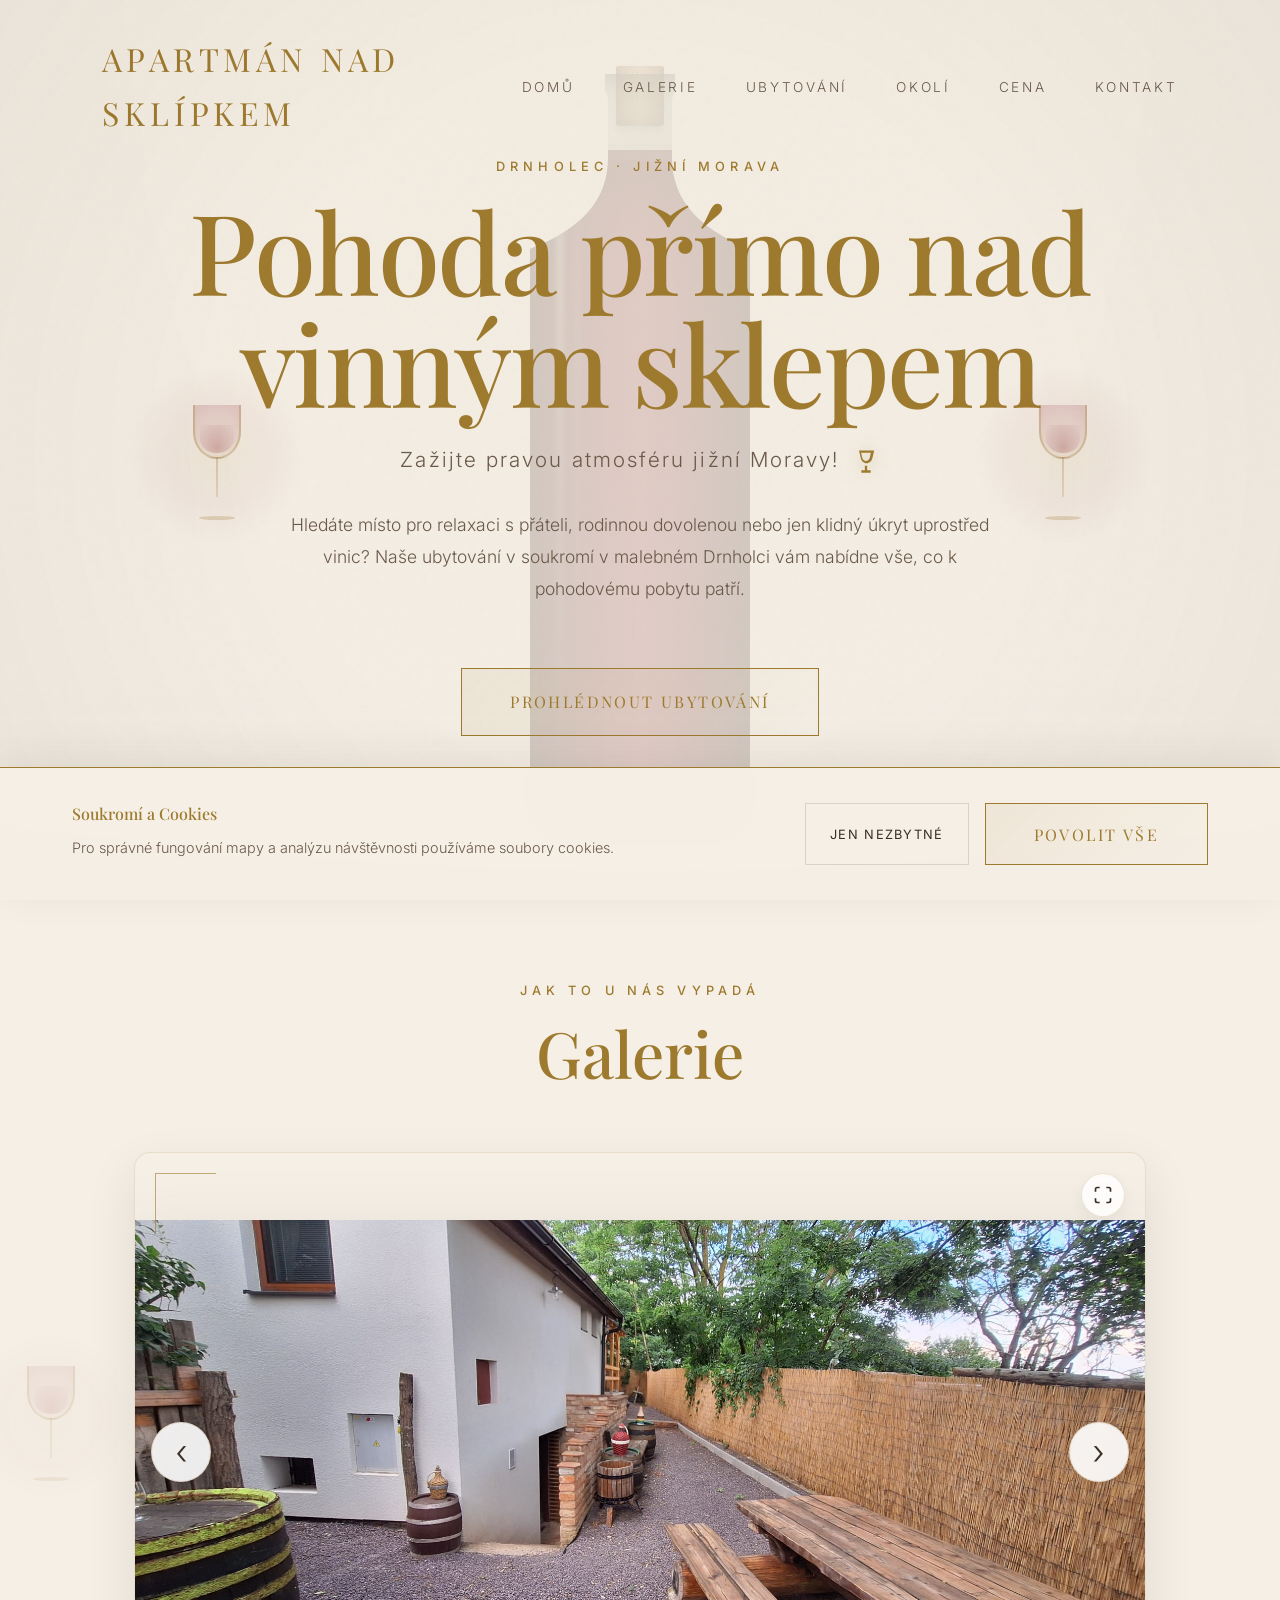
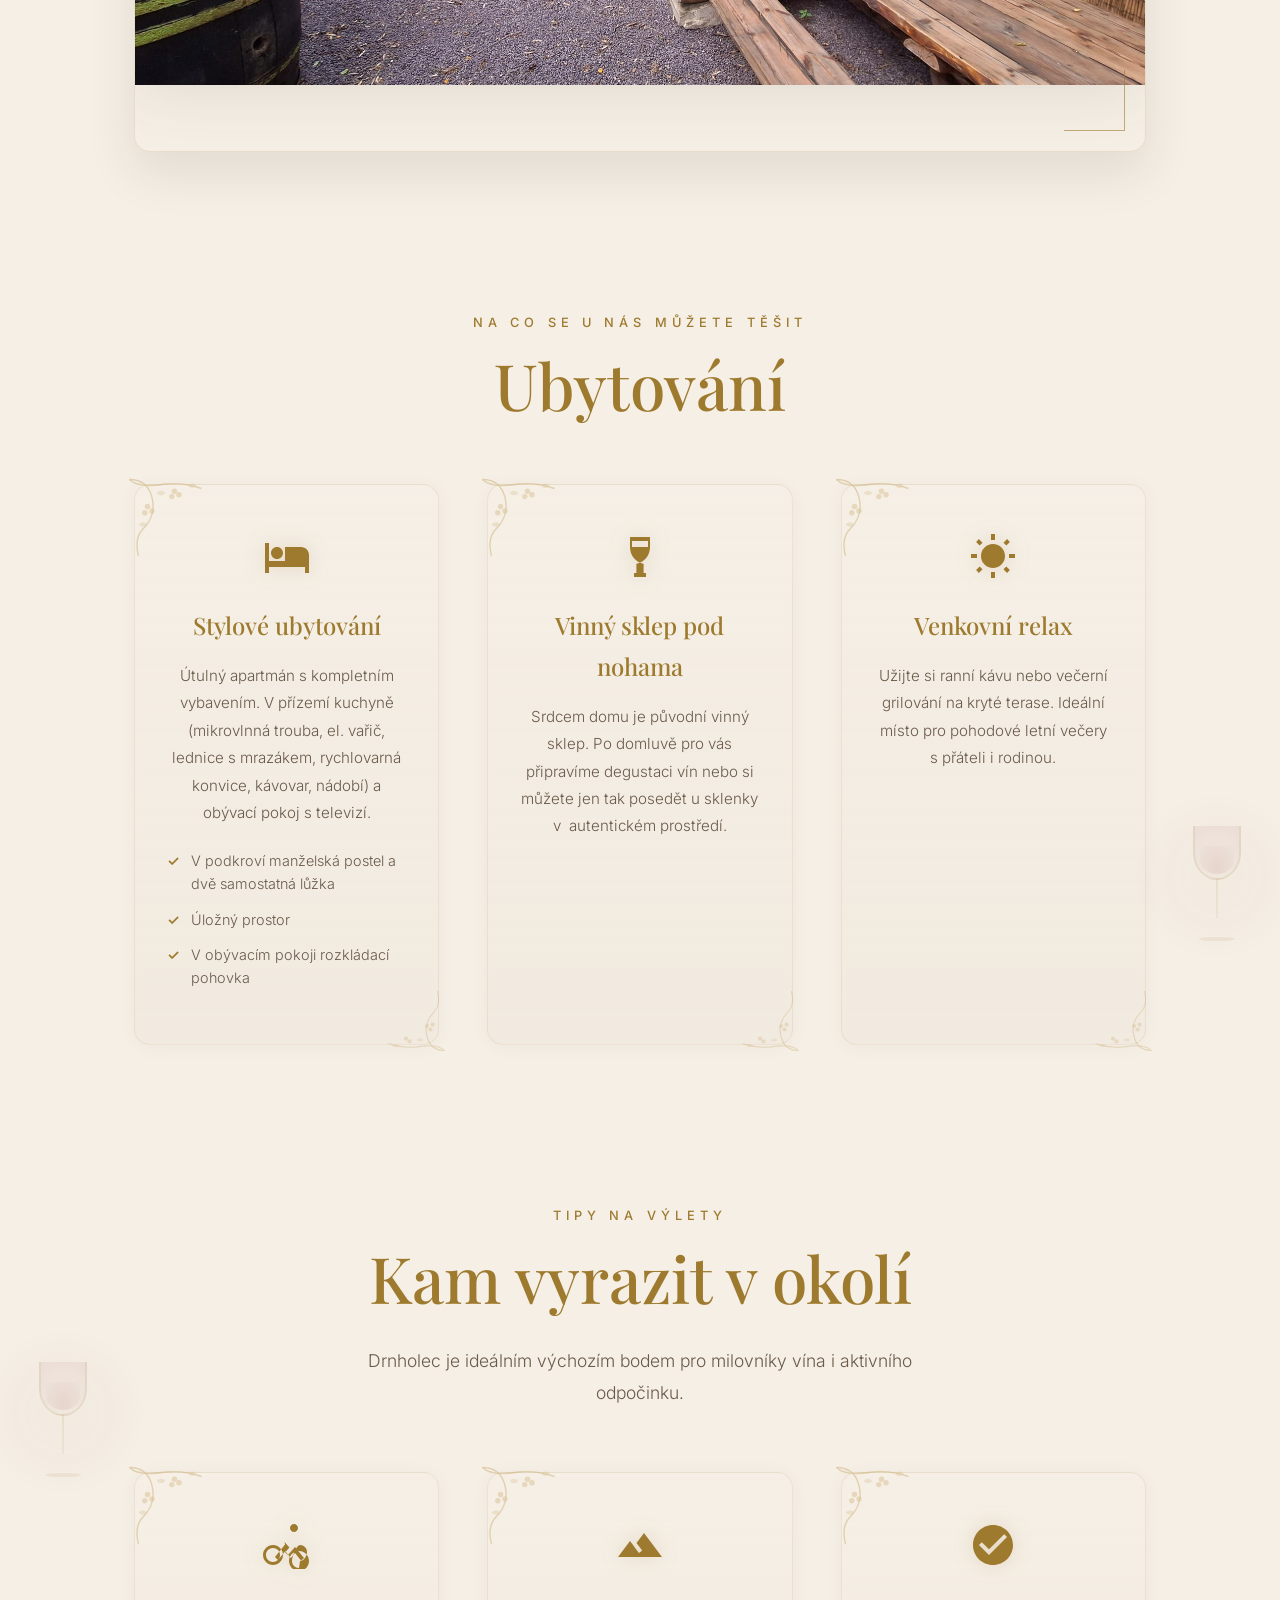
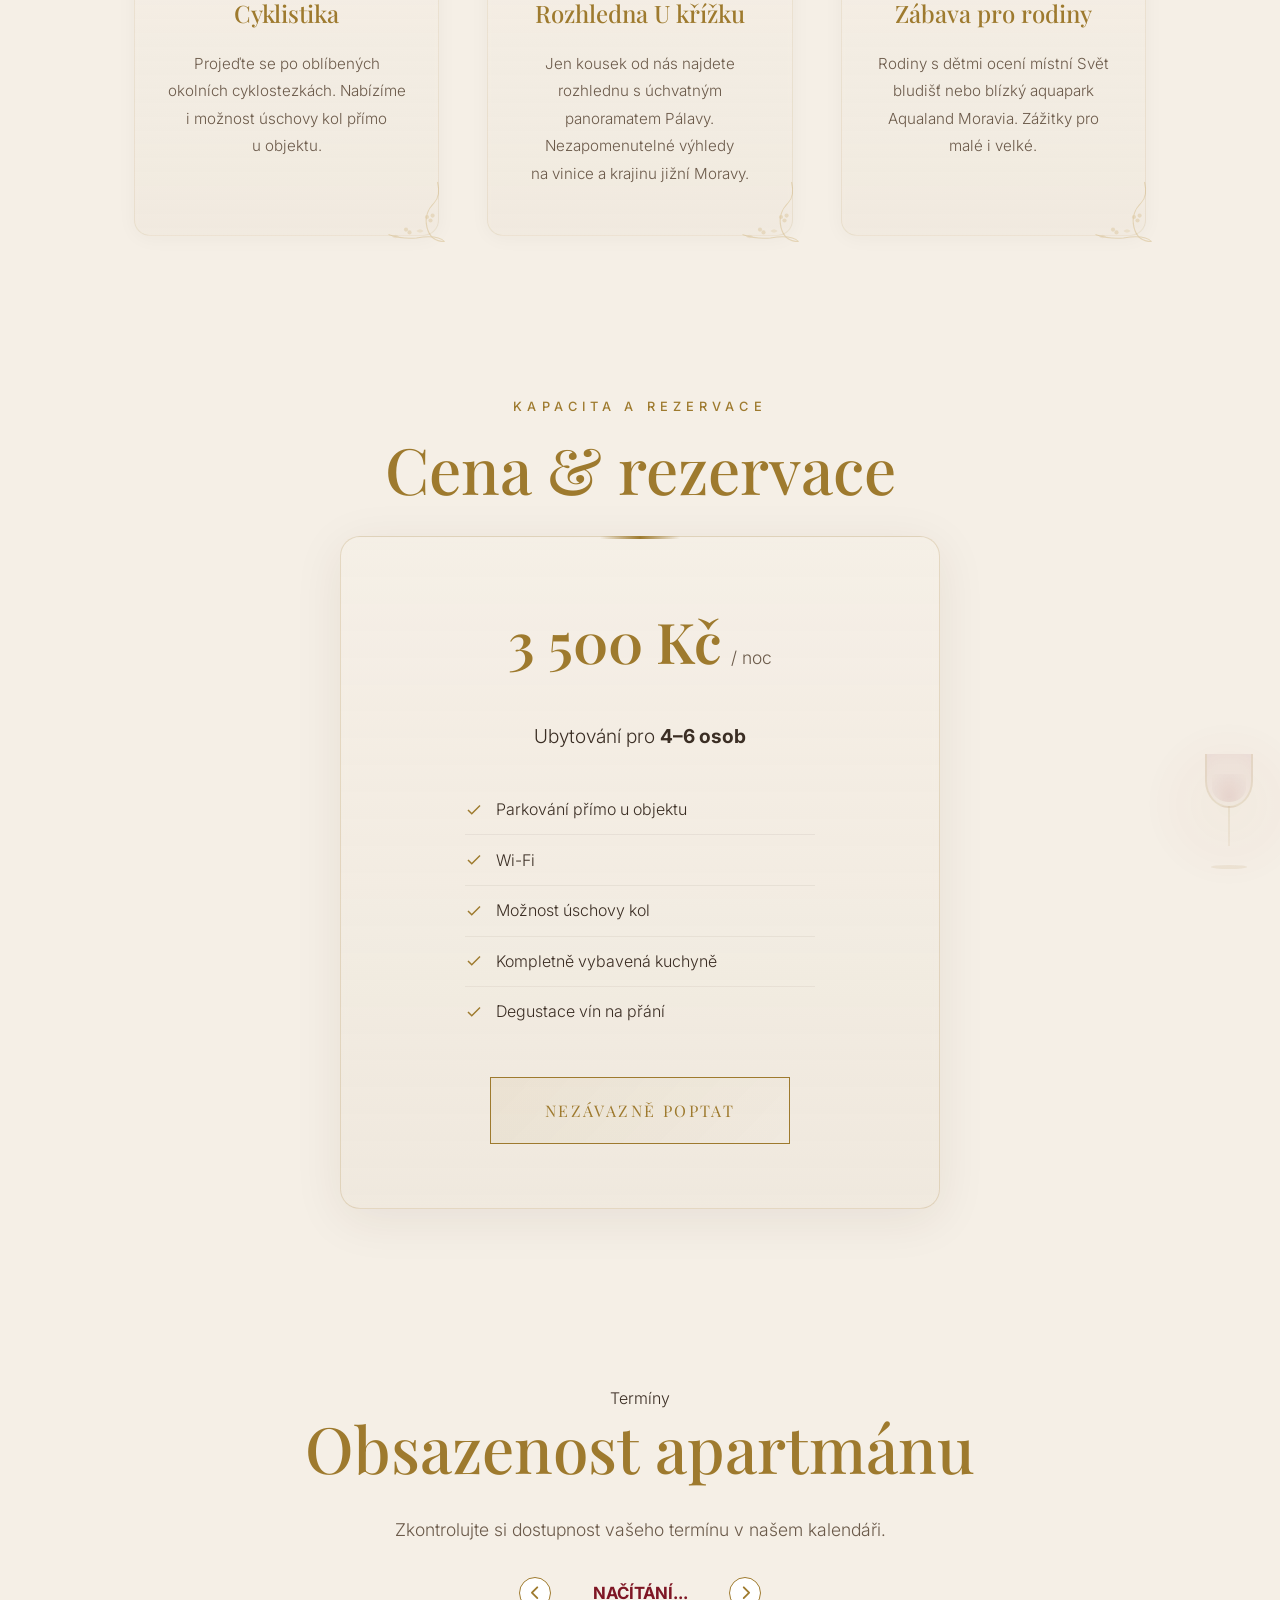
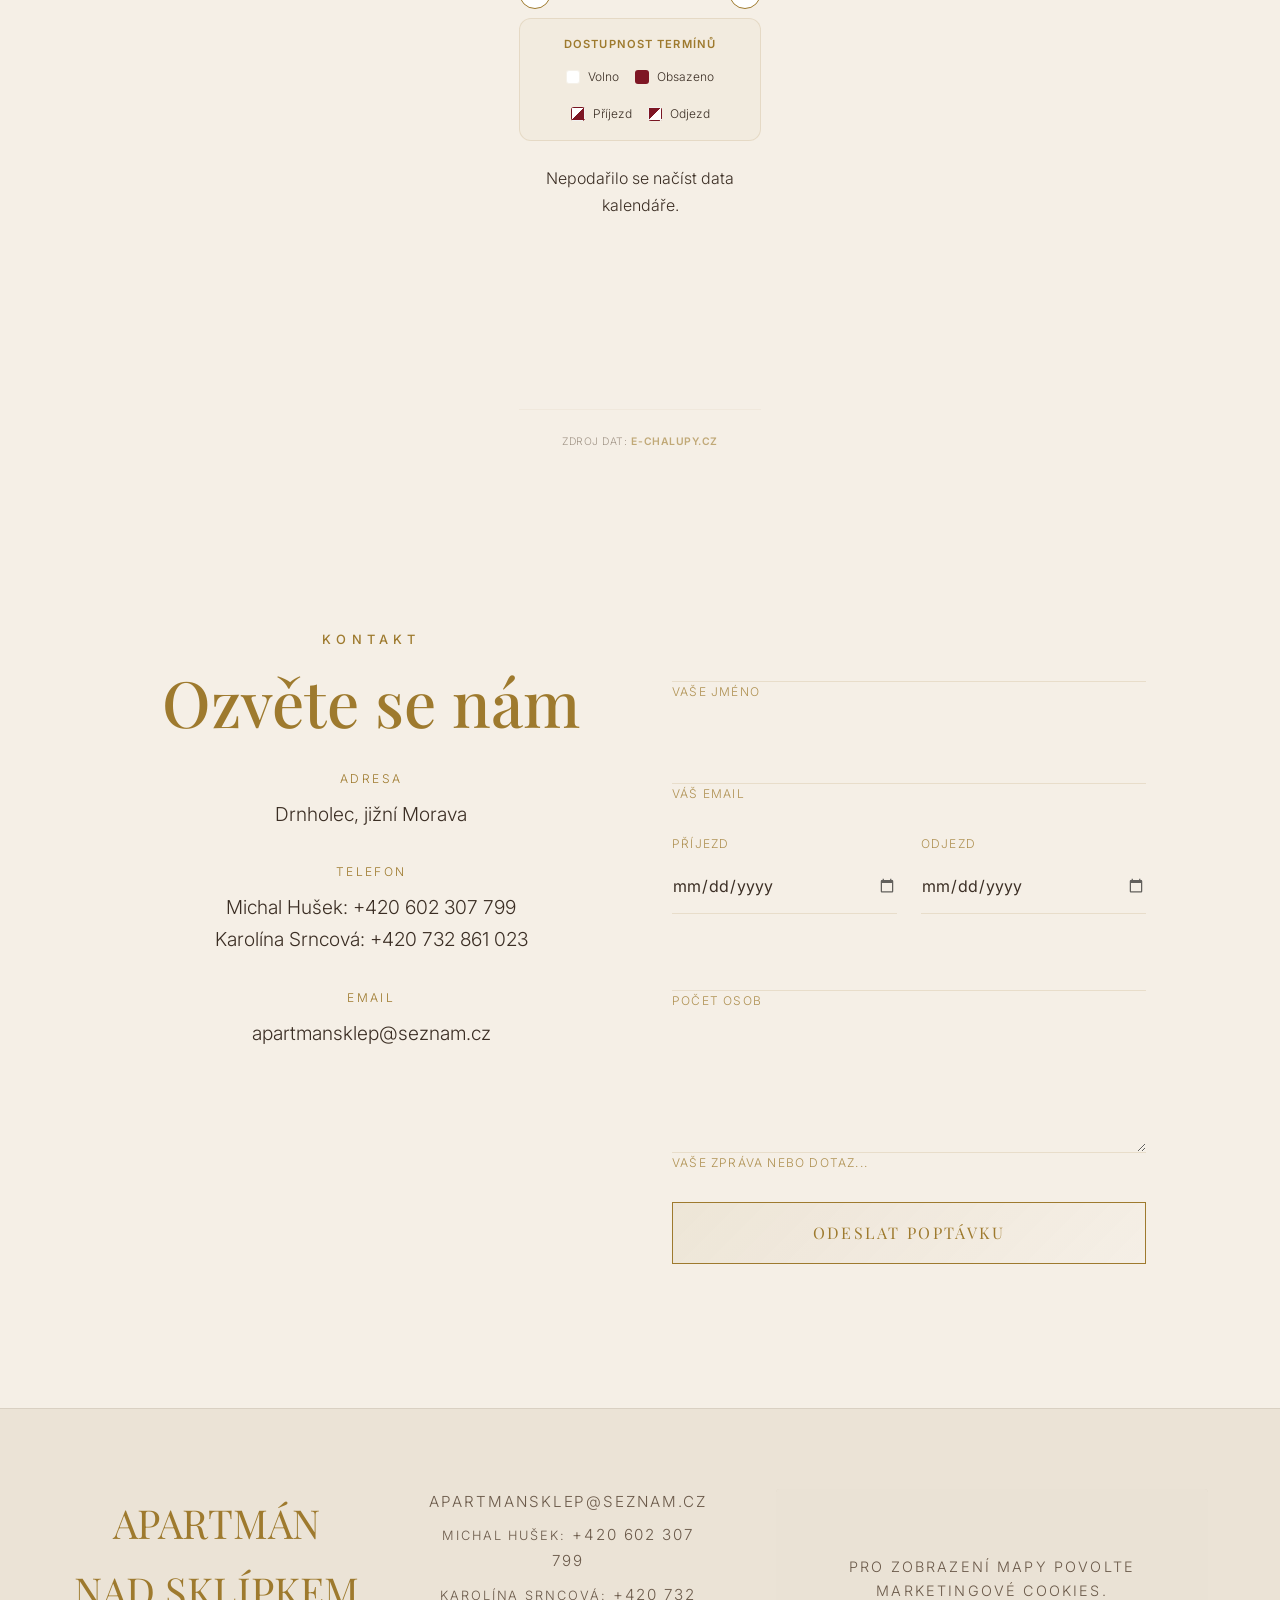
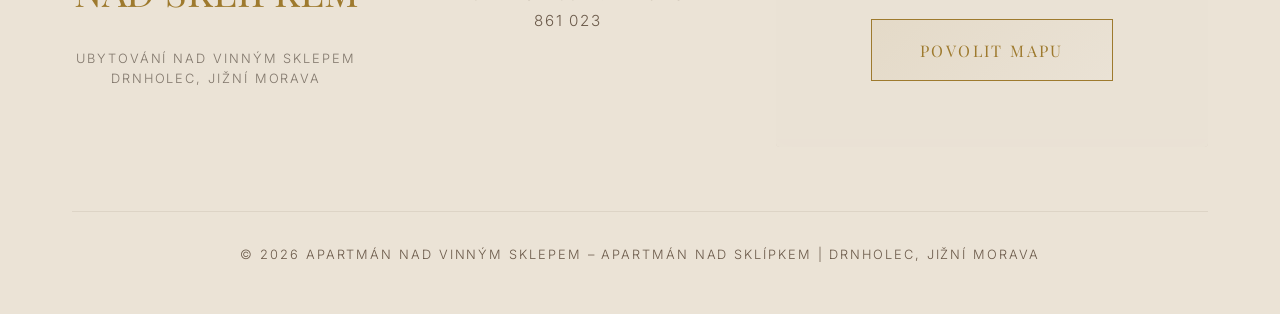
==== index.html @ f31539c2 "1 1" ====
<!DOCTYPE html>
<html lang="cs">

<head>
    <meta charset="UTF-8">
    <meta name="viewport" content="width=device-width, initial-scale=1.0">
    <title>Apartmán nad vinným sklepem | Drnholec – jižní Morava</title>
    <meta name="description"
        content="Útulný apartmán přímo nad vinným sklepem v Drnholci. Ubytování pro 4–6 osob, degustace moravských vín, terasa s grilem. Ideální základna pro cyklistiku a výlety po jižní Moravě.">
    <meta name="keywords"
        content="ubytování Drnholec, apartmán jižní Morava, vinný sklep, degustace vín, Pálava, cyklistika Morava, dovolená Morava">
    <meta name="author" content="Apartmán nad sklípkem">

    <!-- Open Graph / Facebook -->
    <meta property="og:type" content="website">
    <meta property="og:url" content="https://www.apartmannadsklipkem.cz/">
    <meta property="og:title" content="Apartmán nad vinným sklepem | Drnholec">
    <meta property="og:description"
        content="Útulný apartmán přímo nad vinným sklepem v Drnholci. Degustace, terasa, výlety. Ubytování pro 4–6 osob.">
    <meta property="og:image" content="assets/images/gallery/1.jpeg">

    <!-- Twitter -->
    <meta property="twitter:card" content="summary_large_image">
    <meta property="twitter:url" content="https://www.apartmannadsklipkem.cz/">
    <meta property="twitter:title" content="Apartmán nad vinným sklepem | Drnholec">
    <meta property="twitter:description"
        content="Útulný apartmán přímo nad vinným sklepem v Drnholci. Degustace, terasa, výlety. Ubytování pro 4–6 osob.">
    <meta property="twitter:image" content="assets/images/gallery/1.jpeg">

    <!-- Structured Data (JSON-LD) -->
    <script type="application/ld+json">
    {
      "@context": "https://schema.org",
      "@type": "LodgingBusiness",
      "name": "Apartmán nad vinným sklepem – Apartmán nad sklípkem",
      "image": "assets/images/gallery/1.jpeg",
      "url": "https://www.apartmannadsklipkem.cz/",
      "telephone": ["+420602307799", "+420732861023"],
      "email": "apartmansklep@seznam.cz",
      "address": {
        "@type": "PostalAddress",
        "addressLocality": "Drnholec",
        "addressRegion": "Jihomoravský kraj",
        "addressCountry": "CZ"
      },
      "priceRange": "3500 CZK/noc",
      "description": "Útulný apartmán přímo nad vinným sklepem v Drnholci. Ubytování pro 4–6 osob s degustací moravských vín.",
      "amenityFeature": [
        {"@type": "LocationFeatureSpecification", "name": "Wi-Fi", "value": true},
        {"@type": "LocationFeatureSpecification", "name": "Parkování", "value": true},
        {"@type": "LocationFeatureSpecification", "name": "Úschova kol", "value": true}
      ]
    }
    </script>

    <!-- Favicon (SVG) -->
    <link rel="icon" type="image/svg+xml"
        href="data:image/svg+xml,%3Csvg xmlns='http://www.w3.org/2000/svg' viewBox='0 0 32 32'%3E%3Cpath d='M10 4h12l-2 10a4 4 0 01-4 4 4 4 0 01-4-4L10 4z' fill='%239e7a2e'/%3E%3Crect x='15' y='18' width='2' height='8' fill='%239e7a2e'/%3E%3Crect x='11' y='26' width='10' height='2' rx='1' fill='%239e7a2e'/%3E%3C/svg%3E">

    <!-- Premium Typography -->
    <link rel="preconnect" href="https://fonts.googleapis.com">
    <link rel="preconnect" href="https://fonts.gstatic.com" crossorigin>
    <link
        href="https://fonts.googleapis.com/css2?family=Playfair+Display:ital,wght@0,400;0,500;0,600;0,700;1,400&family=Cormorant+Garamond:ital,wght@0,400;0,500;0,600;0,700;1,400&family=Inter:wght@200;300;400;500&display=swap"
        rel="stylesheet">

    <!-- Stylesheets -->
    <link rel="stylesheet" href="assets/css/base.css">
    <link rel="stylesheet" href="assets/css/layout.css">
    <link rel="stylesheet" href="assets/css/components.css">
    <link rel="stylesheet" href="assets/css/bottle.css">
    <link rel="stylesheet" href="assets/css/decorations.css">
    <link rel="stylesheet" href="assets/css/animations.css">
    <link rel="stylesheet" href="https://cdnjs.cloudflare.com/ajax/libs/font-awesome/6.5.1/css/all.min.css">

    <noscript>
        <style>
            #preloader {
                display: none !important;
            }

            body {
                overflow: visible !important;
            }
        </style>
    </noscript>
</head>

<body>

    <!-- Preloader -->
    <div id="preloader">
        <div class="loader-content">
            <span class="loader-text">Apartmán nad sklípkem</span>
            <div class="loader-line"></div>
        </div>
    </div>

    <!-- Atmospheric Structural Elements -->
    <div class="cellar-arch"></div>
    <div class="cellar-vignette"></div>
    <div class="cellar-floor"></div>

    <!-- Background Wine Bottle (Centered, Low Opacity) -->
    <div class="bottle-container">
        <div class="bottle-wrapper">
            <div class="bottle-cork"></div>
            <div class="bottle-mask">
                <div class="bottle-glass"></div>
                <div class="wine-liquid" id="wine-liquid"></div>
            </div>
        </div>
    </div>

    <!-- Navigation -->
    <nav class="main-nav">
        <div class="logo">APARTMÁN NAD SKLÍPKEM</div>
        <ul class="nav-links">
            <li><a href="#intro">Domů</a></li>
            <li><a href="#gallery">Galerie</a></li>
            <li><a href="#ubytovani">Ubytování</a></li>
            <li><a href="#vylety">Okolí</a></li>
            <li><a href="#cena">Cena</a></li>
            <li><a href="#contact">Kontakt</a></li>
        </ul>
        <button class="mobile-menu-btn" aria-label="Menu">
            <span></span>
            <span></span>
            <span></span>
        </button>
    </nav>

    <main>

        <!-- Hero Section -->
        <section id="intro" class="section hero-section">
            <div class="container text-center">
                <div class="reveal reveal-zoom">
                    <span class="section-subtitle">Drnholec · Jižní Morava</span>
                    <h1 class="hero-title">Pohoda přímo nad vinným sklepem</h1>
                    <p class="hero-subtitle">Zažijte pravou atmosféru jižní Moravy! <svg class="hero-wine-icon"
                            xmlns="http://www.w3.org/2000/svg" width="28" height="28" viewBox="0 0 24 24"
                            fill="currentColor">
                            <path
                                d="M6 3l1.5 6.5c.5 2.5 2.5 4.5 5 4.5s4.5-2 5-4.5L19 3H6zm6 9c-1.5 0-2.8-1.2-3.2-2.8L7.8 5h8.4l-1 4.2C14.8 10.8 13.5 12 12 12zm1 4h-2v4H8v2h8v-2h-3v-4z" />
                        </svg></p>
                </div>
                <div class="mt-2 reveal reveal-delay-1">
                    <p class="hero-desc">Hledáte místo pro relaxaci s přáteli, rodinnou dovolenou nebo jen klidný úkryt
                        uprostřed vinic? Naše ubytování v soukromí v malebném Drnholci vám nabídne vše, co k pohodovému
                        pobytu patří.</p>
                </div>
                <div class="mt-4 reveal reveal-delay-2">
                    <a href="#ubytovani" class="btn-primary">Prohlédnout ubytování</a>
                </div>
            </div>

            <!-- Symmetric Sconces - Left -->
            <div class="sconce-decoration sconce-left reveal reveal-left parallax" data-speed="0.2"
                style="top: 45%; left: 15%;">
                <div class="sconce-glow"></div>
                <div class="sconce">
                    <div class="sconce-flame"></div>
                </div>
            </div>

            <!-- Symmetric Sconces - Right -->
            <div class="sconce-decoration sconce-right reveal reveal-right parallax" data-speed="0.2"
                style="top: 45%; right: 15%;">
                <div class="sconce-glow"></div>
                <div class="sconce">
                    <div class="sconce-flame"></div>
                </div>
            </div>
        </section>

        <!-- Gallery Section -->
        <section id="gallery" class="section">
            <div class="container">
                <div class="reveal text-center">
                    <span class="section-subtitle">Jak to u nás vypadá</span>
                    <h2 class="section-title">Galerie</h2>
                </div>

                <div class="gallery-carousel mt-4 reveal reveal-zoom">
                    <div class="gallery-slides">
                        <!-- Add side indicators for mobile -->
                        <span class="mobile-swipe-indicator indicator-left">&#8249;</span>
                        <span class="mobile-swipe-indicator indicator-right">&#8250;</span>

                        <div class="gallery-slide active">
                            <img src="assets/images/gallery/1.jpeg" alt="Obývací pokoj s gaučem a jídelním stolem"
                                width="1200" height="800" loading="lazy">
                        </div>
                        <div class="gallery-slide">
                            <img src="assets/images/gallery/3.jpeg" alt="Podkrovní ložnice se dvěma postelemi"
                                width="1200" height="800" loading="lazy">
                        </div>
                        <div class="gallery-slide">
                            <img src="assets/images/gallery/7.jpeg" alt="Vybavená kuchyňka s lednicí a mikrovlnkou"
                                width="1200" height="800" loading="lazy">
                        </div>
                        <div class="gallery-slide">
                            <img src="assets/images/gallery/2.jpeg" alt="Vstup do vinného sklepa s demižóny a sudy"
                                width="1200" height="800" loading="lazy">
                        </div>
                        <div class="gallery-slide">
                            <img src="assets/images/gallery/9.jpeg" alt="Vinný sklep s klenbou a sudy" width="1200"
                                height="800" loading="lazy">
                        </div>
                        <div class="gallery-slide">
                            <img src="assets/images/gallery/8.jpeg" alt="Venkovní posezení s dřevěným stolem"
                                width="1200" height="800" loading="lazy">
                        </div>
                        <div class="gallery-slide">
                            <img src="assets/images/gallery/5.jpeg" alt="Sprchový kout s umyvadlem" width="1200"
                                height="800" loading="lazy">
                        </div>
                        <div class="gallery-slide">
                            <img src="assets/images/gallery/6.jpeg" alt="Toaleta" width="1200" height="800"
                                loading="lazy">
                        </div>
                        <div class="gallery-slide">
                            <img src="assets/images/gallery/4.jpeg" alt="Obývací pokoj - druhý pohled" width="1200"
                                height="800" loading="lazy">
                        </div>
                        <div class="gallery-slide">
                            <img src="assets/images/gallery/10.jpeg" alt="Obývací pokoj - druhý pohled" width="1200"
                                height="800" loading="lazy">
                        </div>
                        <div class="gallery-slide">
                            <img src="assets/images/gallery/11.jpeg" alt="Obývací pokoj - druhý pohled" width="1200"
                                height="800" loading="lazy">
                        </div>
                    </div>

                    <div class="gallery-nav">
                        <div class="nav-btn nav-prev">&#8249;</div>
                        <div class="nav-btn nav-next">&#8250;</div>
                    </div>



                    <!-- Fullscreen button -->
                    <button class="gallery-fullscreen-btn" aria-label="Zobrazit na celou obrazovku" title="Zvětšit">
                        <svg width="20" height="20" viewBox="0 0 24 24" fill="none" stroke="currentColor"
                            stroke-width="2">
                            <path
                                d="M8 3H5a2 2 0 0 0-2 2v3m18 0V5a2 2 0 0 0-2-2h-3m0 18h3a2 2 0 0 0 2-2v-3M3 16v3a2 2 0 0 0 2 2h3" />
                        </svg>
                    </button>
                </div>
            </div>

            <!-- Sconce -->
            <div class="sconce-decoration sconce-left reveal reveal-left parallax" data-speed="0.1"
                style="top: 50%; left: 2%; opacity: 0.4;">
                <div class="sconce-glow"></div>
                <div class="sconce">
                    <div class="sconce-flame"></div>
                </div>
            </div>
        </section>

        <!-- Ubytování Section -->
        <section id="ubytovani" class="section">
            <div class="container">
                <div class="reveal text-center">
                    <span class="section-subtitle">Na co se u nás můžete těšit</span>
                    <h2 class="section-title">Ubytování</h2>
                </div>

                <div class="cards-grid mt-4">
                    <!-- Card 1: Stylové ubytování -->
                    <div class="card reveal reveal-left">
                        <div class="card-icon">
                            <svg xmlns="http://www.w3.org/2000/svg" viewBox="0 0 24 24">
                                <path
                                    d="M7 13c1.66 0 3-1.34 3-3S8.66 7 7 7s-3 1.34-3 3 1.34 3 3 3zm12-6h-8v7H3V5H1v15h2v-3h18v3h2v-9c0-2.21-1.79-4-4-4z" />
                            </svg>
                        </div>
                        <h3>Stylové ubytování</h3>
                        <p>Útulný apartmán s kompletním vybavením. V přízemí kuchyně (mikrovlnná trouba, el. vařič,
                            lednice s&nbsp;mrazákem, rychlovarná konvice, kávovar, nádobí) a obývací pokoj s televizí.
                        </p>
                        <ul class="feature-list">
                            <li>V podkroví manželská postel a dvě samostatná lůžka</li>
                            <li>Úložný prostor</li>
                            <li>V obývacím pokoji rozkládací pohovka</li>
                        </ul>
                    </div>

                    <!-- Card 2: Vinný sklep -->
                    <div class="card reveal reveal-delay-1">
                        <div class="card-icon">
                            <svg xmlns="http://www.w3.org/2000/svg" viewBox="0 0 24 24">
                                <path
                                    d="M7 2v5c0 4.2 2.8 7.7 6.8 8.4V20H9v2h6v-2h-4.8v-4.6c4-0.7 6.8-4.2 6.8-8.4V2H7z M16 7H8V4h8V7z" />
                                <path d="M9.5 9.5c0 .83.67 1.5 1.5 1.5s1.5-.67 1.5-1.5S11.83 8 11 8s-1.5.67-1.5 1.5z"
                                    opacity="0.5" />
                            </svg>
                        </div>
                        <h3>Vinný sklep pod nohama</h3>
                        <p>Srdcem domu je původní vinný sklep. Po domluvě pro vás připravíme degustaci vín nebo si
                            můžete jen tak posedět u sklenky v &nbsp;autentickém prostředí.</p>
                    </div>

                    <!-- Card 3: Venkovní relax -->
                    <div class="card reveal reveal-right reveal-delay-2">
                        <div class="card-icon">
                            <svg xmlns="http://www.w3.org/2000/svg" viewBox="0 0 24 24">
                                <path
                                    d="M6.76 4.84l-1.8-1.79-1.41 1.41 1.79 1.79 1.42-1.41zM4 10.5H1v2h3v-2zm9-9.95h-2V3.5h2V.55zm7.45 3.91l-1.41-1.41-1.79 1.79 1.41 1.41 1.79-1.79zm-3.21 13.7l1.79 1.8 1.41-1.41-1.8-1.79-1.4 1.4zM20 10.5v2h3v-2h-3zm-8-5c-3.31 0-6 2.69-6 6s2.69 6 6 6 6-2.69 6-6-2.69-6-6-6zm-1 16.95h2V19.5h-2v2.95zm-7.45-3.91l1.41 1.41 1.79-1.8-1.41-1.41-1.79 1.8z" />
                            </svg>
                        </div>
                        <h3>Venkovní relax</h3>
                        <p>Užijte si ranní kávu nebo večerní grilování na&nbsp;kryté terase. Ideální místo pro
                            pohodové letní večery s&nbsp;přáteli i&nbsp;rodinou.</p>
                    </div>
                </div>
            </div>

            <!-- Sconce -->
            <div class="sconce-decoration sconce-right parallax reveal reveal-right" data-speed="0.1"
                style="bottom: 20%; right: 3%; opacity: 0.4;">
                <div class="sconce-glow"></div>
                <div class="sconce">
                    <div class="sconce-flame"></div>
                </div>
            </div>
        </section>

        <!-- Kam vyrazit Section -->
        <section id="vylety" class="section">
            <div class="container">
                <div class="reveal text-center">
                    <span class="section-subtitle">Tipy na výlety</span>
                    <h2 class="section-title">Kam vyrazit v okolí</h2>
                    <p class="about-text-p">Drnholec je ideálním výchozím bodem pro milovníky vína i&nbsp;aktivního
                        odpočinku.</p>
                </div>

                <div class="cards-grid mt-4">
                    <div class="card reveal reveal-left">
                        <div class="card-icon">
                            <svg xmlns="http://www.w3.org/2000/svg" viewBox="0 0 24 24">
                                <path
                                    d="M15.5 5.5c1.1 0 2-.9 2-2s-.9-2-2-2-2 .9-2 2 .9 2 2 2zM5 12c-2.76 0-5 2.24-5 5s2.24 5 5 5 5-2.24 5-5-2.24-5-5-5zm0 8.5c-1.93 0-3.5-1.57-3.5-3.5s1.57-3.5 3.5-3.5 3.5 1.57 3.5 3.5-1.57 3.5-3.5 3.5zm5.8-10l2.4 2.7-2.15 2.55 1.45 1.25L16 13l4.5 5.5-1.5 1.22L16 16l-2.1 2.55-2.8-3.4L7.5 19.5 6 18l5-6.25zm7.2 4.5c-2.76 0-5 2.24-5 5s2.24 5 5 5 5-2.24 5-5-2.24-5-5-5zm0 8.5c-1.93 0-3.5-1.57-3.5-3.5S16.57 12 18.5 12s3.5 1.57 3.5 3.5S20.43 20 18.5 20z" />
                            </svg>
                        </div>
                        <h3>Cyklistika</h3>
                        <p>Projeďte se po oblíbených okolních cyklostezkách. Nabízíme i&nbsp;možnost úschovy kol přímo
                            u&nbsp;objektu.</p>
                    </div>

                    <div class="card reveal reveal-delay-1">
                        <div class="card-icon">
                            <svg xmlns="http://www.w3.org/2000/svg" viewBox="0 0 24 24">
                                <path d="M14 6l-3.75 5 2.85 3.8-1.6 1.2C9.81 13.75 7 10 7 10l-6 8h22L14 6z" />
                            </svg>
                        </div>
                        <h3>Rozhledna U&nbsp;křížku</h3>
                        <p>Jen kousek od nás najdete rozhlednu s&nbsp;úchvatným panoramatem Pálavy. Nezapomenutelné
                            výhledy na&nbsp;vinice a&nbsp;krajinu jižní Moravy.</p>
                    </div>

                    <div class="card reveal reveal-right reveal-delay-2">
                        <div class="card-icon">
                            <svg xmlns="http://www.w3.org/2000/svg" viewBox="0 0 24 24">
                                <path
                                    d="M12 2C6.48 2 2 6.48 2 12s4.48 10 10 10 10-4.48 10-10S17.52 2 12 2zm-2 15l-5-5 1.41-1.41L10 14.17l7.59-7.59L19 8l-9 9z" />
                            </svg>
                        </div>
                        <h3>Zábava pro rodiny</h3>
                        <p>Rodiny s&nbsp;dětmi ocení místní Svět bludišť nebo blízký aquapark Aqualand Moravia. Zážitky
                            pro malé i&nbsp;velké.</p>
                    </div>
                </div>
            </div>

            <!-- Sconce -->
            <div class="sconce-decoration sconce-left" style="top: 30%; left: 3%; opacity: 0.4;">
                <div class="sconce-glow"></div>
                <div class="sconce">
                    <div class="sconce-flame"></div>
                </div>
            </div>
        </section>

        <!-- Cena & Rezervace Section -->
        <section id="cena" class="section">
            <div class="container">
                <div class="reveal text-center reveal-zoom">
                    <span class="section-subtitle">Kapacita a rezervace</span>
                    <h2 class="section-title">Cena & rezervace</h2>
                </div>

                <div class="pricing-card mt-4 reveal reveal-zoom">
                    <div class="pricing-amount">
                        <span class="pricing-value">3 500 Kč</span>
                        <span class="pricing-period">/ noc</span>
                    </div>
                    <div class="pricing-details">
                        <p class="pricing-capacity">Ubytování pro <strong>4–6 osob</strong></p>
                        <ul class="pricing-features">
                            <li>
                                <svg xmlns="http://www.w3.org/2000/svg" width="18" height="18" viewBox="0 0 24 24"
                                    fill="none" stroke="currentColor" stroke-width="2">
                                    <polyline points="20 6 9 17 4 12"></polyline>
                                </svg>
                                Parkování přímo u objektu
                            </li>
                            <li>
                                <svg xmlns="http://www.w3.org/2000/svg" width="18" height="18" viewBox="0 0 24 24"
                                    fill="none" stroke="currentColor" stroke-width="2">
                                    <polyline points="20 6 9 17 4 12"></polyline>
                                </svg>
                                Wi-Fi
                            </li>
                            <li>
                                <svg xmlns="http://www.w3.org/2000/svg" width="18" height="18" viewBox="0 0 24 24"
                                    fill="none" stroke="currentColor" stroke-width="2">
                                    <polyline points="20 6 9 17 4 12"></polyline>
                                </svg>
                                Možnost úschovy kol
                            </li>
                            <li>
                                <svg xmlns="http://www.w3.org/2000/svg" width="18" height="18" viewBox="0 0 24 24"
                                    fill="none" stroke="currentColor" stroke-width="2">
                                    <polyline points="20 6 9 17 4 12"></polyline>
                                </svg>
                                Kompletně vybavená kuchyně
                            </li>
                            <li>
                                <svg xmlns="http://www.w3.org/2000/svg" width="18" height="18" viewBox="0 0 24 24"
                                    fill="none" stroke="currentColor" stroke-width="2">
                                    <polyline points="20 6 9 17 4 12"></polyline>
                                </svg>
                                Degustace vín na přání
                            </li>
                        </ul>
                        <a href="#contact" class="btn-primary">Nezávazně poptat</a>
                    </div>
                </div>
            </div>

            <!-- Sconce -->
            <div class="sconce-decoration sconce-right" style="top: 45%; right: 2%; opacity: 0.4;">
                <div class="sconce-glow"></div>
                <div class="sconce">
                    <div class="sconce-flame"></div>
                </div>
            </div>
        </section>

        <!-- Availability Calendar Section -->
        <section id="availability" class="section">
            <div class="container reveal text-center">
                <div class="section-badge scroll-reveal">Termíny</div>
                <h2 class="section-title scroll-reveal">Obsazenost apartmánu</h2>
                <p class="section-description scroll-reveal">
                    Zkontrolujte si dostupnost vašeho termínu v našem kalendáři.
                </p>

                <div class="calendar-widget compact">
                    <div class="calendar-controls">
                        <button id="prevMonth" class="btn-calendar-nav" title="Předchozí měsíc">
                            <i class="fas fa-chevron-left"></i>
                        </button>
                        <div class="calendar-current-label">
                            <span id="calendarMonth">Načítání...</span>
                            <span id="calendarYear"></span>
                        </div>
                        <button id="nextMonth" class="btn-calendar-nav" title="Následující měsíc">
                            <i class="fas fa-chevron-right"></i>
                        </button>
                    </div>

                    <div class="calendar-legend-native">
                        <div class="legend-header">Dostupnost termínů</div>
                        <div class="legend-grid">
                            <div class="legend-item">
                                <span class="box free"></span>
                                <span>Volno</span>
                            </div>
                            <div class="legend-item">
                                <span class="box busy"></span>
                                <span>Obsazeno</span>
                            </div>
                            <div class="legend-item">
                                <span class="box arrival"></span>
                                <span>Příjezd</span>
                            </div>
                            <div class="legend-item">
                                <span class="box departure"></span>
                                <span>Odjezd</span>
                            </div>
                        </div>
                    </div>

                    <div id="customCalendarContainer" class="calendar-render-area">
                        <div class="calendar-loader">
                            <div class="loader-spinner"></div>
                            <p>Načítám obsazenost...</p>
                        </div>
                    </div>

                    <div class="calendar-source">
                        <span>Zdroj dat:</span>
                        <a href="https://www.e-chalupy.cz/objekt/1757-vinný-sklep-drnholec/" target="_blank"
                            rel="noopener">e-chalupy.cz</a>
                    </div>
                </div>
            </div>
        </section>

        <!-- Contact Section -->
        <section id="contact" class="section">
            <div class="container">
                <div class="contact-layout">
                    <div class="reveal text-center">
                        <span class="section-subtitle">Kontakt</span>
                        <h2 class="section-title">Ozvěte se nám</h2>

                        <div class="contact-info">
                            <div class="info-item">
                                <span class="info-label">Adresa</span>
                                <p>Drnholec, jižní Morava</p>
                            </div>
                            <div class="info-item">
                                <span class="info-label">Telefon</span>
                                <p>
                                    Michal Hušek: <a href="tel:+420602307799">+420 602 307 799</a><br>
                                    Karolína Srncová: <a href="tel:+420732861023">+420 732 861 023</a>
                                </p>
                            </div>
                            <div class="info-item">
                                <span class="info-label">Email</span>
                                <p><a href="mailto:apartmansklep@seznam.cz">apartmansklep@seznam.cz</a></p>
                            </div>
                        </div>
                    </div>

                    <div class="reveal">
                        <form class="contact-form" action="https://formsubmit.co/apartmansklep@seznam.cz" method="POST">
                            <input type="hidden" name="_captcha" value="false">
                            <input type="hidden" name="_subject" value="Nová zpráva z webu – Apartmán nad sklípkem">
                            <input type="hidden" name="_next" value="https://apartmannadsklipkem.cz/dekujeme.html">

                            <div class="form-group floating">
                                <input type="text" id="name" name="name" placeholder=" " required>
                                <label for="name">Vaše jméno</label>
                            </div>

                            <div class="form-group floating">
                                <input type="email" id="email" name="email" placeholder=" " required>
                                <label for="email">Váš email</label>
                            </div>

                            <div class="form-row">
                                <div class="form-group">
                                    <label for="checkin" class="static-label">Příjezd</label>
                                    <input type="date" id="checkin" name="checkin" required>
                                </div>
                                <div class="form-group">
                                    <label for="checkout" class="static-label">Odjezd</label>
                                    <input type="date" id="checkout" name="checkout" required>
                                </div>
                            </div>

                            <div class="form-group floating">
                                <input type="number" id="guests" name="guests" placeholder=" " min="1" max="6">
                                <label for="guests">Počet osob</label>
                            </div>

                            <div class="form-group floating">
                                <textarea id="message" name="message" placeholder=" " rows="4"></textarea>
                                <label for="message">Vaše zpráva nebo dotaz...</label>
                            </div>

                            <button type="submit" class="btn-primary">Odeslat poptávku</button>
                        </form>
                    </div>
                </div>
            </div>
        </section>

    </main>

    <footer class="main-footer">
        <div class="container">
            <div class="footer-grid">
                <div class="footer-brand">
                    <div class="footer-logo">APARTMÁN NAD SKLÍPKEM</div>
                    <p class="footer-desc">Ubytování nad vinným sklepem<br>Drnholec, jižní Morava</p>
                </div>

                <div class="footer-contact-quick">
                    <p><a href="mailto:apartmansklep@seznam.cz">apartmansklep@seznam.cz</a></p>
                    <p>Michal Hušek: <a href="tel:+420602307799">+420 602 307 799</a></p>
                    <p>Karolína Srncová: <a href="tel:+420732861023">+420 732 861 023</a></p>
                </div>

                <div class="footer-map" id="google-map-container">
                    <div class="map-placeholder">
                        <p>Pro zobrazení mapy povolte marketingové cookies.</p>
                        <button class="btn-primary btn-small" id="consent-map-btn">Povolit mapu</button>
                    </div>
                    <iframe id="google-map-iframe"
                        data-src="https://www.google.com/maps/embed?pb=!1m18!1m12!1m3!1d10516.75!2d16.4836!3d48.8583!2m3!1f0!2f0!3f0!3m2!1i1024!2i768!4f13.1!3m3!1m2!1s0x4712f5b38e0e9a05%3A0x400af0f6614ee30!2sDrnholec!5e0!3m2!1scs!2scz!4v1700667000000!5m2!1scs!2scz"
                        width="100%" height="200"
                        style="border:0; border-radius: 4px; filter: grayscale(0.3) contrast(0.95);" allowfullscreen=""
                        loading="lazy" referrerpolicy="no-referrer-when-downgrade">
                    </iframe>
                </div>
            </div>
            <div class="footer-bottom">
                <p>&copy; 2026 Apartmán nad vinným sklepem – APARTMÁN NAD SKLÍPKEM | Drnholec, jižní Morava</p>
            </div>
        </div>
    </footer>

    <!-- Dedicated Mobile Menu Overlay (Outside Main Nav to avoid z-index/transform issues) -->
    <div class="mobile-menu-overlay">
        <ul class="mobile-nav-links">
            <li><a href="#intro">Domů</a></li>
            <li><a href="#gallery">Galerie</a></li>
            <li><a href="#ubytovani">Ubytování</a></li>
            <li><a href="#vylety">Okolí</a></li>
            <li><a href="#cena">Cena</a></li>
            <li><a href="#contact">Kontakt</a></li>
        </ul>
    </div>

    <!-- Gallery Lightbox -->
    <div class="gallery-lightbox" id="gallery-lightbox">
        <button class="lightbox-close" aria-label="Zavřít">&times;</button>
        <button class="lightbox-nav lightbox-prev" aria-label="Předchozí">&#8249;</button>
        <img src="" alt="Zvětšený obrázek" id="lightbox-img">
        <button class="lightbox-nav lightbox-next" aria-label="Další">&#8250;</button>
        <div class="lightbox-counter" id="lightbox-counter"></div>
    </div>

    <script src="assets/js/script.js"></script>
</body>

</html>
---- assets/css/base.css ----
/* === BASE & VARIABLES === */
:root {
    /* Warm Beige Palette */
    --color-bg: #f5efe6;
    --color-surface: #ebe3d6;
    --color-surface-soft: #ddd4c5;

    --color-primary: #7e1624;
    /* Aged Wine */
    --color-primary-light: #9b1e2e;
    --color-accent: #9e7a2e;
    /* Warm Antique Gold */
    --color-accent-soft: rgba(158, 122, 46, 0.1);

    --color-text: #3b2e24;
    --color-text-dim: #6b5a4a;
    --color-text-muted: #a0917e;

    /* Premium Typography Pairing */
    --font-heading: 'Playfair Display', 'Cormorant Garamond', serif;
    --font-body: 'Inter', sans-serif;

    /* Effects */
    --glass-bg: rgba(245, 239, 230, 0.92);
    --glass-border: rgba(158, 122, 46, 0.15);
    --glass-shadow: 0 40px 80px rgba(60, 40, 20, 0.08);

    --safe-area: 8%;
}

* {
    margin: 0;
    padding: 0;
    box-sizing: border-box;
    -webkit-font-smoothing: antialiased;
}

html {
    scroll-behavior: smooth;
    background-color: var(--color-bg);
    overflow-x: hidden;
    width: 100%;
}

body {
    color: var(--color-text);
    font-family: var(--font-body);
    font-weight: 300;
    /* Lighter body weight for premium feel */
    line-height: 1.7;
    overflow-x: hidden;
    width: 100%;
    position: relative;
    background-color: var(--color-bg);

    /* Organic Stone & Fine Noise Texture */
    background-image:
        radial-gradient(circle at 50% -20%, rgba(158, 122, 46, 0.04), transparent),
        url("data:image/svg+xml,%3Csvg viewBox='0 0 200 200' xmlns='http://www.w3.org/2000/svg'%3E%3Cfilter id='noiseFilter'%3E%3CfeTurbulence type='fractalNoise' baseFrequency='0.65' numOctaves='3' stitchTiles='stitch'/%3E%3C/filter%3E%3Crect width='100%25' height='100%25' filter='url(%23noiseFilter)' opacity='0.025'/%3E%3C/svg%3E");
    background-attachment: fixed;
}

/* Optimization for Mobile Scrolling */
@media (max-width: 968px) {
    body {
        background-attachment: scroll;
        /* Prevents lag/jitter on mobile */
    }
}

h1,
h2,
h3,
h4 {
    font-family: var(--font-heading);
    font-weight: 500;
    color: var(--color-accent);
}

a {
    transition: all 0.4s cubic-bezier(0.16, 1, 0.3, 1);
    color: inherit;
    text-decoration: none;
}

/* Accessibility - visible focus ring for keyboard navigation */
:focus-visible {
    outline: 2px solid var(--color-accent);
    outline-offset: 3px;
    border-radius: 4px;
}

:focus:not(:focus-visible) {
    outline: none;
}

img {
    max-width: 100%;
    display: block;
    filter: brightness(1) contrast(1.05);
    /* Clean images for light theme */
}

/* Custom Scrollbar - Premium Thin Gold */
::-webkit-scrollbar {
    width: 6px;
    /* Thinner */
    height: 6px;
}

::-webkit-scrollbar-track {
    background: var(--color-bg);
}

::-webkit-scrollbar-thumb {
    background: rgba(158, 122, 46, 0.4);
    /* Softer gold */
    border-radius: 10px;
    transition: background 0.3s;
}

::-webkit-scrollbar-thumb:hover {
    background: var(--color-accent);
    /* Full gold on hover */
}

/* === PRELOADER === */
#preloader {
    position: fixed;
    inset: 0;
    background: var(--color-bg);
    z-index: 99999;
    /* Highest priority */
    display: flex;
    justify-content: center;
    align-items: center;
    transition: opacity 0.8s ease, visibility 0.8s ease;
}

#preloader.loaded {
    opacity: 0;
    visibility: hidden;
    pointer-events: none;
}

.loader-content {
    text-align: center;
    position: relative;
    overflow: hidden;
}

.loader-text {
    display: block;
    font-family: var(--font-heading);
    font-size: 2rem;
    letter-spacing: 0.1em;
    color: var(--color-accent);
    margin-bottom: 1rem;
    opacity: 0;
    animation: fadeUp 1s ease forwards;
}

.loader-line {
    width: 0;
    height: 1px;
    background: var(--color-accent);
    margin: 0 auto;
    animation: lineGrow 1.5s cubic-bezier(0.16, 1, 0.3, 1) forwards 0.5s;
}

@keyframes fadeUp {
    from {
        opacity: 0;
        transform: translateY(20px);
    }

    to {
        opacity: 1;
        transform: translateY(0);
    }
}

@keyframes lineGrow {
    to {
        width: 100%;
    }
}
---- assets/css/layout.css ----
/* === LAYOUT & SECTIONS === */
main {
    width: 100%;
    overflow-x: hidden;
    position: relative;
    /* Correction for mobile horizontal scroll */
}

.section {
    position: relative;
    padding: 5rem var(--safe-area);
    min-height: auto;
    display: flex;
    flex-direction: column;
    justify-content: center;
    z-index: 2;
}

.hero-section {
    min-height: 100vh;
}

.container {
    max-width: 1200px;
    margin: 0 auto;
    width: 100%;
    padding: 0 2rem;
}

.text-center {
    text-align: center;
}

.section-title {
    font-size: clamp(2.5rem, 5vw, 4rem);
    margin-bottom: 2rem;
    line-height: 1.1;
}

.section-subtitle {
    font-size: 0.8rem;
    text-transform: uppercase;
    letter-spacing: 0.4em;
    color: var(--color-accent);
    margin-bottom: 1rem;
    display: block;
    font-weight: 500;
}

/* Spacing */
.mt-2 {
    margin-top: 2rem;
}

.mt-4 {
    margin-top: 4rem;
}

/* === CELLAR ATMOSPHERE ELEMENTS === */

.cellar-arch {
    position: fixed;
    inset: 0;
    pointer-events: none;
    z-index: 0;
    opacity: 0.04;
    background-image:
        radial-gradient(ellipse at 50% -10%, transparent 40%, rgba(60, 40, 20, 0.12) 70%),
        linear-gradient(90deg, rgba(60, 40, 20, 0.04) 0%, transparent 25%, transparent 75%, rgba(60, 40, 20, 0.04) 100%);
}

.cellar-vignette {
    position: fixed;
    inset: 0;
    pointer-events: none;
    z-index: 1001;
    background: radial-gradient(circle at center, transparent 50%, rgba(60, 40, 20, 0.04) 100%);
    mix-blend-mode: multiply;
}

/* === MOBILE MENU BUTTON === */

.mobile-menu-btn {
    display: none;
    flex-direction: column;
    gap: 5px;
    background: none;
    border: none;
    cursor: pointer;
    padding: 10px;
    z-index: 2000;
    /* Extremely high */
}

.mobile-menu-overlay {
    display: none;
}

.mobile-menu-btn span {
    width: 26px;
    height: 1.5px;
    background: var(--color-text);
    transition: all 0.3s ease;
    transform-origin: center;
}

/* Hamburger animation */
.mobile-menu-btn.active span:nth-child(1) {
    transform: rotate(45deg) translate(6px, 6px);
}

.mobile-menu-btn.active span:nth-child(2) {
    opacity: 0;
}

.mobile-menu-btn.active span:nth-child(3) {
    transform: rotate(-45deg) translate(6px, -6px);
}

/* === RESPONSIVE LAYOUT === */

/* Tablet & Mobile */
@media (max-width: 968px) {
    .main-nav {
        background: linear-gradient(to bottom, rgba(245, 239, 230, 0.6) 0%, rgba(245, 239, 230, 0) 100%);
        backdrop-filter: none;
        padding: 0.8rem 5%;
        z-index: 1500;
        pointer-events: none;
        /* Let clicks pass through empty areas */
    }

    .main-nav .logo {
        font-size: 1.1rem;
        letter-spacing: 0.12em;
    }

    .main-nav .logo,
    .main-nav .mobile-menu-btn {
        pointer-events: auto;
        /* Re-enable clicks on interactive elements */
    }

    .main-nav.scrolled {
        background: rgba(245, 239, 230, 0.15);
        backdrop-filter: blur(5px);
        padding: 0.5rem 5%;
        border-bottom: 1px solid rgba(158, 122, 46, 0.25);
    }

    .section {
        padding: 3rem 1rem 2rem;
        min-height: auto;
    }

    .container {
        padding: 0;
        width: 100%;
    }

    .hero-section {
        padding-top: 10rem;
        /* More space for fixed content */
        justify-content: flex-start;
        /* Stop vertical centering */
        min-height: 100vh;
    }

    /* Old nested nav-links: Hide on mobile */
    .nav-links {
        display: none !important;
    }

    /* New Dedicated Mobile Overlay */
    .mobile-menu-overlay {
        position: fixed;
        top: 0;
        left: 0;
        /* Full screen width */
        width: 100%;
        height: 100vh;
        background: rgba(245, 239, 230, 0.97);
        /* Less opaque */
        backdrop-filter: blur(15px);
        /* Strong blur */
        display: flex;
        flex-direction: column;
        justify-content: center;
        align-items: center;
        padding: 2rem;
        transform: translateY(-100%);
        /* Slide from top */
        transition: transform 0.6s cubic-bezier(0.16, 1, 0.3, 1);
        /* Smooth elegant slide */
        z-index: 9999;
    }

    .mobile-menu-overlay.open {
        transform: translateY(0);
    }

    .mobile-nav-links {
        list-style: none;
        width: 100%;
        text-align: center;
    }

    .mobile-nav-links li {
        margin-bottom: 2rem;
        opacity: 0;
        transform: translateY(20px);
        transition: all 0.4s ease;
    }

    .mobile-menu-overlay.open .mobile-nav-links li {
        opacity: 1;
        transform: translateY(0);
    }

    /* Stagger delay for items */
    .mobile-menu-overlay.open .mobile-nav-links li:nth-child(1) {
        transition-delay: 0.1s;
    }

    .mobile-menu-overlay.open .mobile-nav-links li:nth-child(2) {
        transition-delay: 0.2s;
    }

    .mobile-menu-overlay.open .mobile-nav-links li:nth-child(3) {
        transition-delay: 0.3s;
    }

    .mobile-menu-overlay.open .mobile-nav-links li:nth-child(4) {
        transition-delay: 0.4s;
    }

    .mobile-menu-overlay.open .mobile-nav-links li:nth-child(5) {
        transition-delay: 0.5s;
    }

    .mobile-menu-overlay.open .mobile-nav-links li:nth-child(6) {
        transition-delay: 0.6s;
    }

    .mobile-nav-links a {
        font-family: var(--font-heading);
        font-size: 1.8rem;
        color: var(--color-text);
        text-decoration: none;
        display: block;
        padding: 0.5rem;
    }

    .mobile-nav-links a:hover {
        color: var(--color-accent);
    }

    /* Button adjustments */
    .mobile-menu-btn {
        display: flex;
        z-index: 10000;
        /* Must be higher than overlay */
        position: relative;
    }



    body.menu-open {
        overflow: hidden;
    }

    /* Bottle visibility tweak removed to allow bottle.css to control positioning */

    .gallery-carousel {
        height: 400px;
    }


}

/* Small Mobile */
@media (max-width: 480px) {
    .hero-section {
        padding-top: 7rem;
    }

    .hero-title {
        font-size: 2.6rem !important;
        margin-bottom: 1rem;
    }

    .hero-subtitle {
        font-size: 1.1rem;
    }

    .section-title {
        font-size: 2.2rem;
    }

    .card {
        padding: 2.5rem 1.5rem;
    }

    .gallery-carousel {
        height: 320px;
    }
}

/* Touch-friendly targets */
@media (max-width: 968px) {

    .btn-primary,
    .nav-btn,
    .dot {
        min-height: 44px;
        min-width: 44px;
    }
}

/* === FOOTER === */
.main-footer {
    background: #ebe3d6;
    padding: 5rem 0 3rem;
    border-top: 1px solid rgba(60, 40, 20, 0.1);
    margin-top: 4rem;
}

.footer-grid {
    display: grid;
    grid-template-columns: 1fr 1fr 1.5fr;
    gap: 4rem;
    align-items: start;
    margin-bottom: 4rem;
}

.footer-brand .footer-logo {
    font-family: var(--font-heading);
    font-size: 2.5rem;
    color: var(--color-accent);
    margin-bottom: 1.5rem;
}

.footer-brand .footer-desc {
    color: rgba(59, 46, 36, 0.6);
    line-height: 1.6;
}

.footer-social {
    display: flex;
    justify-content: center;
}

.social-icons {
    display: flex;
    gap: 1.5rem;
}

.social-icon {
    display: flex;
    align-items: center;
    justify-content: center;
    width: 48px;
    height: 48px;
    border: 1px solid rgba(60, 40, 20, 0.12);
    border-radius: 50%;
    color: var(--color-text);
    transition: all 0.3s ease;
    cursor: default;
    /* No link interaction for now */
}

.social-icon:hover {
    border-color: var(--color-accent);
    color: var(--color-accent);
    background: rgba(158, 122, 46, 0.08);
}

.footer-map iframe {
    width: 100%;
    height: 250px;
    border-radius: 8px;
    opacity: 0.8;
    transition: opacity 0.3s ease;
    box-shadow: 0 4px 20px rgba(60, 40, 20, 0.1);
}

.footer-map iframe:hover {
    opacity: 1;
}

.footer-bottom {
    text-align: center;
    padding-top: 2rem;
    border-top: 1px solid rgba(60, 40, 20, 0.08);
    color: rgba(59, 46, 36, 0.5);
    font-size: 0.9rem;
}

/* Tablet & Mobile Footer */
@media (max-width: 968px) {
    .main-footer {
        padding: 4rem 0 2rem;
    }

    .footer-grid {
        grid-template-columns: 1fr;
        gap: 3rem;
        text-align: center;
    }

    .footer-social {
        justify-content: center;
    }

    .footer-map iframe {
        height: 250px;
    }
}

/* === COOKIE CONSENT & PRIVACY === */
.cookie-banner {
    position: fixed;
    bottom: 0;
    left: 0;
    width: 100%;
    background: rgba(245, 239, 230, 0.97);
    backdrop-filter: blur(10px);
    border-top: 1px solid var(--color-accent);
    padding: 2rem;
    z-index: 10000;
    transform: translateY(100%);
    transition: transform 0.5s cubic-bezier(0.16, 1, 0.3, 1);
    box-shadow: 0 -10px 40px rgba(60, 40, 20, 0.08);
}

.cookie-banner.visible {
    transform: translateY(0);
}

.cookie-content {
    max-width: 1200px;
    margin: 0 auto;
    display: flex;
    justify-content: space-between;
    align-items: center;
    gap: 2rem;
}

.cookie-text p {
    font-size: 0.9rem;
    color: var(--color-text-dim);
    margin-bottom: 0.5rem;
}

.cookie-text h4 {
    font-family: var(--font-heading);
    color: var(--color-accent);
    margin-bottom: 0.5rem;
}

.cookie-buttons {
    display: flex;
    gap: 1rem;
    flex-shrink: 0;
}

.btn-secondary {
    background: transparent;
    border: 1px solid rgba(60, 40, 20, 0.15);
    color: var(--color-text);
    padding: 0.8rem 1.5rem;
    cursor: pointer;
    font-family: var(--font-body);
    text-transform: uppercase;
    letter-spacing: 0.1em;
    font-size: 0.8rem;
    transition: all 0.3s;
}

.btn-secondary:hover {
    border-color: var(--color-text);
    background: rgba(60, 40, 20, 0.03);
}

/* Map Placeholder */
.footer-map {
    position: relative;
    background: #ddd4c5;
    border-radius: 4px;
    overflow: hidden;
}

.map-placeholder {
    position: absolute;
    inset: 0;
    display: flex;
    flex-direction: column;
    justify-content: center;
    align-items: center;
    background: rgba(235, 227, 214, 0.95);
    z-index: 5;
    text-align: center;
    padding: 1rem;
    transition: opacity 0.5s;
}

/* If map is loaded, hide placeholder */
.footer-map.loaded .map-placeholder {
    opacity: 0;
    pointer-events: none;
}

.map-placeholder p {
    margin-bottom: 1rem;
    font-size: 0.9rem;
    color: var(--color-text-dim);
}

.btn-small {
    padding: 0.5rem 1rem;
    font-size: 0.8rem;
}

@media (max-width: 768px) {
    .cookie-content {
        flex-direction: column;
        align-items: stretch;
        text-align: center;
    }

    .cookie-buttons {
        flex-direction: column;
        gap: 0.75rem;
    }

    .cookie-buttons .btn-secondary,
    .cookie-buttons .btn-primary {
        width: 100%;
        justify-content: center;
    }
}
---- assets/css/components.css ----
/* === COMPONENTS === */

/* Modern Navigation */
.main-nav {
    position: fixed;
    top: 0;
    left: 0;
    width: 100%;
    z-index: 1000;
    padding: 2rem var(--safe-area);
    display: flex;
    justify-content: space-between;
    align-items: center;
    transition: all 0.5s ease;
}

.main-nav.scrolled {
    padding: 1.2rem var(--safe-area);
    background: rgba(245, 239, 230, 0.15);
    backdrop-filter: blur(8px);
    border-bottom: 1px solid rgba(158, 122, 46, 0.2);
}

.logo {
    font-family: var(--font-heading);
    font-size: 2rem;
    color: var(--color-accent);
    letter-spacing: 0.15em;
}

.nav-links {
    display: flex;
    gap: 3rem;
    list-style: none;
}

.nav-links a {
    text-decoration: none;
    color: var(--color-text-dim);
    font-size: 0.85rem;
    text-transform: uppercase;
    letter-spacing: 0.2em;
    transition: color 0.3s;
    position: relative;
    padding-bottom: 5px;
}

.nav-links a::after {
    content: '';
    position: absolute;
    width: 0;
    height: 1px;
    bottom: 0;
    left: 0;
    background-color: var(--color-accent);
    transition: width 0.3s cubic-bezier(0.16, 1, 0.3, 1);
}

.nav-links a:hover,
.nav-links a.active {
    color: var(--color-accent);
}

.nav-links a:hover::after,
.nav-links a.active::after {
    width: 100%;
}

.nav-links a:hover::after {
    width: 100%;
}

/* Hero */
.hero-title {
    font-size: clamp(3.5rem, 10vw, 7rem);
    line-height: 1;
    margin-bottom: 1.5rem;
    letter-spacing: -0.02em;
}

.hero-subtitle {
    font-size: 1.3rem;
    color: var(--color-text-dim);
    letter-spacing: 0.1em;
}

.hero-wine-icon {
    display: inline-block;
    vertical-align: middle;
    color: var(--color-accent);
    margin-left: 0.2em;
    filter: drop-shadow(0 0 8px rgba(158, 122, 46, 0.3));
}

.hero-desc {
    max-width: 700px;
    margin: 0 auto;
    font-size: 1.1rem;
    line-height: 1.8;
    color: var(--color-text-dim);
}

/* Feature list in cards */
.feature-list {
    list-style: none;
    padding: 0;
    margin-top: 1rem;
    text-align: left;
}

.feature-list li {
    padding: 0.4rem 0 0.4rem 1.5rem;
    position: relative;
    color: var(--color-text-dim);
    font-size: 0.9rem;
    line-height: 1.6;
}

.feature-list li::before {
    content: '✓';
    position: absolute;
    left: 0;
    color: var(--color-accent);
    font-weight: 600;
}

/* Pricing Card */
.pricing-card {
    max-width: 600px;
    margin: 0 auto;
    background: linear-gradient(180deg, rgba(245, 239, 230, 0.6) 0%, rgba(235, 227, 214, 0.5) 100%);
    border: 1px solid rgba(158, 122, 46, 0.2);
    border-radius: 20px;
    padding: 3.5rem 3rem;
    text-align: center;
    box-shadow: 0 10px 50px rgba(60, 40, 20, 0.08);
    backdrop-filter: blur(4px);
    position: relative;
    overflow: visible;
}

.pricing-card::before {
    content: '';
    position: absolute;
    top: -1px;
    left: 50%;
    transform: translateX(-50%);
    width: 80px;
    height: 3px;
    background: linear-gradient(90deg, transparent, var(--color-accent), transparent);
}

.pricing-amount {
    margin-bottom: 2rem;
}

.pricing-value {
    font-family: var(--font-heading);
    font-size: clamp(2.5rem, 5vw, 3.5rem);
    color: var(--color-accent);
    font-weight: 600;
}

.pricing-period {
    font-size: 1.1rem;
    color: var(--color-text-dim);
    margin-left: 0.3rem;
}

.pricing-capacity {
    font-size: 1.2rem;
    margin-bottom: 2rem;
    color: var(--color-text);
}

.pricing-features {
    list-style: none;
    padding: 0;
    margin-bottom: 2.5rem;
    text-align: left;
    max-width: 350px;
    margin-left: auto;
    margin-right: auto;
}

.pricing-features li {
    display: flex;
    align-items: center;
    gap: 0.8rem;
    padding: 0.7rem 0;
    border-bottom: 1px solid rgba(60, 40, 20, 0.06);
    color: var(--color-text);
    font-size: 1rem;
}

.pricing-features li:last-child {
    border-bottom: none;
}

.pricing-features li svg {
    flex-shrink: 0;
    color: var(--color-accent);
}

.pricing-card .btn-primary {
    width: 100%;
    max-width: 300px;
    text-align: center;
}

/* About text paragraph */
.about-text-p {
    max-width: 600px;
    margin: 1rem auto 0;
    font-size: 1.1rem;
    line-height: 1.8;
    color: var(--color-text-dim);
}

/* Footer quick contact */
.footer-contact-quick {
    display: flex;
    flex-direction: column;
    gap: 0.5rem;
    justify-content: center;
}

.footer-contact-quick a {
    color: var(--color-text-dim);
    text-decoration: none;
    transition: color 0.3s;
    font-size: 0.95rem;
}

.footer-contact-quick a:hover {
    color: var(--color-accent);
}

/* Gallery */
.gallery-carousel {
    position: relative;
    width: 100%;
    height: 600px;
    /* Balanced height for PC */
    overflow: hidden;
    border: 1px solid rgba(158, 122, 46, 0.15);
    border-radius: 16px;
    box-shadow: 0 20px 50px rgba(60, 40, 20, 0.1);
    background: rgba(245, 239, 230, 0.1);
    /* Very transparent to show the bottle */
    backdrop-filter: blur(2px);
}

/* Gallery corner decorations - Elegant and integrated */
.gallery-carousel::before,
.gallery-carousel::after {
    content: '';
    position: absolute;
    width: 60px;
    height: 60px;
    border-color: var(--color-accent);
    border-style: solid;
    opacity: 0.6;
    z-index: 5;
    pointer-events: none;
}

.gallery-carousel::before {
    top: 20px;
    left: 20px;
    border-width: 1.5px 0 0 1.5px;
}

.gallery-carousel::after {
    bottom: 20px;
    right: 20px;
    border-width: 0 1.5px 1.5px 0;
}

.gallery-slides {
    position: relative;
    width: 100%;
    height: 100%;
}

/* Hide mobile indicators on PC */
.mobile-swipe-indicator {
    display: none;
}

.gallery-slide {
    position: absolute;
    inset: 0;
    opacity: 0;
    pointer-events: none;
    transition: opacity 1.2s ease;
    display: flex;
    align-items: center;
    justify-content: center;
    z-index: 1;
}

.gallery-slide.active {
    opacity: 1;
    pointer-events: auto;
    z-index: 2;
}

.gallery-slide img {
    width: 100%;
    height: 100%;
    object-fit: contain;
    /* Full integrity */
    filter: drop-shadow(0 10px 30px rgba(60, 40, 20, 0.1));
    transition: opacity 0.8s ease;
}

/* Mobile Gallery Optimization (Native Scroll) */
@media (max-width: 968px) {
    .gallery-slides {
        display: flex;
        overflow-x: auto;
        scroll-snap-type: x mandatory;
        scroll-behavior: smooth;
        -webkit-overflow-scrolling: touch;
        /* Hide scrollbar */
        scrollbar-width: none;
        -ms-overflow-style: none;
    }

    .gallery-slides::-webkit-scrollbar {
        display: none;
    }

    .gallery-slide {
        position: relative;
        flex: 0 0 100%;
        width: 100%;
        opacity: 1 !important;
        pointer-events: auto !important;
        /* Always visible for scroll */
        scroll-snap-align: center;
        inset: auto;
    }

    .gallery-nav {
        display: none;
        /* Hide arrows on mobile, swipe is intuitive */
    }
}

/* No hover zoom on PC for more stability */

.gallery-nav {
    position: absolute;
    top: 50%;
    width: 100%;
    display: flex;
    justify-content: space-between;
    padding: 0 1rem;
    transform: translateY(-50%);
    z-index: 10;
    pointer-events: none;
    /* Allow clicking through to images if needed */
}

.nav-btn {
    width: 60px;
    height: 60px;
    border: 1px solid rgba(158, 122, 46, 0.2);
    background: rgba(255, 255, 255, 0.9);
    color: var(--color-text);
    display: flex;
    align-items: center;
    justify-content: center;
    cursor: pointer;
    font-size: 2.2rem;
    transition: all 0.3s ease;
    border-radius: 50%;
    backdrop-filter: blur(8px);
    z-index: 10;
    box-shadow: 0 10px 30px rgba(60, 40, 20, 0.1);
    pointer-events: auto;
}

.nav-btn:hover {
    background: var(--color-accent);
    border-color: var(--color-accent);
    color: #fff;
    transform: scale(1.1);
    /* Simple scale, no Y shift needed here as parent handles Y */
    box-shadow: 0 15px 40px rgba(158, 122, 46, 0.3);
}

.gallery-fullscreen-btn {
    position: absolute;
    top: 20px;
    right: 20px;
    z-index: 10;
    background: rgba(255, 255, 255, 0.85);
    border: 1px solid rgba(158, 122, 46, 0.2);
    color: var(--color-text);
    width: 44px;
    height: 44px;
    border-radius: 50%;
    cursor: pointer;
    display: flex;
    align-items: center;
    justify-content: center;
    transition: all 0.3s cubic-bezier(0.165, 0.84, 0.44, 1);
    backdrop-filter: blur(8px);
    box-shadow: 0 4px 15px rgba(0, 0, 0, 0.05);
}

.gallery-fullscreen-btn:hover {
    background: var(--color-accent);
    border-color: var(--color-accent);
    color: #fff;
    transform: scale(1.1);
}

/* Thumbnail strip */
.gallery-thumbs {
    display: flex;
    gap: 0.5rem;
    overflow-x: auto;
    padding: 0.5rem 0;
    scrollbar-width: thin;
    scrollbar-color: var(--color-accent) transparent;
}

.gallery-thumbs::-webkit-scrollbar {
    height: 4px;
}

.gallery-thumbs::-webkit-scrollbar-thumb {
    background: var(--color-accent);
    border-radius: 2px;
}

.gallery-thumb {
    flex: 0 0 auto;
    width: 90px;
    height: 65px;
    border-radius: 6px;
    overflow: hidden;
    cursor: pointer;
    border: 2px solid transparent;
    opacity: 0.5;
    transition: all 0.3s;
}

.gallery-thumb.active {
    border-color: var(--color-accent);
    opacity: 1;
}

.gallery-thumb:hover {
    opacity: 0.85;
}

.gallery-thumb img {
    width: 100%;
    height: 100%;
    object-fit: cover;
}

/* Lightbox overlay */
.gallery-lightbox {
    position: fixed;
    inset: 0;
    z-index: 9999;
    background: rgba(0, 0, 0, 0.92);
    display: none;
    align-items: center;
    justify-content: center;
    opacity: 0;
    transition: opacity 0.3s;
    backdrop-filter: blur(8px);
}

.gallery-lightbox.active {
    display: flex;
    opacity: 1;
}

.gallery-lightbox img {
    max-width: 90vw;
    max-height: 90vh;
    object-fit: contain;
    border-radius: 8px;
    box-shadow: 0 20px 80px rgba(0, 0, 0, 0.5);
}

.lightbox-close {
    position: absolute;
    top: 1.5rem;
    right: 1.5rem;
    width: 48px;
    height: 48px;
    background: rgba(255, 255, 255, 0.1);
    border: 1px solid rgba(255, 255, 255, 0.2);
    color: #fff;
    font-size: 1.8rem;
    border-radius: 50%;
    cursor: pointer;
    display: flex;
    align-items: center;
    justify-content: center;
    transition: all 0.3s;
}

.lightbox-close:hover {
    background: rgba(255, 255, 255, 0.25);
}

.lightbox-nav {
    position: absolute;
    top: 50%;
    transform: translateY(-50%);
    width: 50px;
    height: 50px;
    background: rgba(255, 255, 255, 0.1);
    border: 1px solid rgba(255, 255, 255, 0.2);
    color: #fff;
    font-size: 2rem;
    border-radius: 50%;
    cursor: pointer;
    display: flex;
    align-items: center;
    justify-content: center;
    transition: all 0.3s;
}

.lightbox-nav:hover {
    background: var(--color-accent);
}

.lightbox-prev {
    left: 1.5rem;
}

.lightbox-next {
    right: 1.5rem;
}

.lightbox-counter {
    position: absolute;
    bottom: 1.5rem;
    left: 50%;
    transform: translateX(-50%);
    color: rgba(255, 255, 255, 0.6);
    font-size: 0.9rem;
    letter-spacing: 0.1em;
}

/* About Layout */
.about-layout {
    display: grid;
    grid-template-columns: 1fr 1fr;
    gap: 4rem;
    align-items: center;
}

.about-image img {
    width: 100%;
    height: 500px;
    object-fit: cover;
    border: 1px solid var(--glass-border);
}

.about-text p {
    margin-bottom: 1.5rem;
    font-size: 1.1rem;
    line-height: 1.8;
}

/* Cards - With vine corner decorations */
/* Cards - With vine corner decorations */
.cards-grid {
    display: grid;
    grid-template-columns: repeat(3, 1fr);
    gap: 3rem;
}

.card {
    /* Blending with transition - top to bottom gradient fade */
    background: linear-gradient(180deg, rgba(245, 239, 230, 0.5) 0%, rgba(235, 227, 214, 0.4) 100%);
    border: 1px solid rgba(158, 122, 46, 0.1);
    /* Subtle border for warm theme */
    border-radius: 16px;
    padding: 3rem 2rem;
    text-align: center;
    transition: all 0.5s cubic-bezier(0.25, 0.46, 0.45, 0.94);
    position: relative;
    overflow: visible;
    box-shadow: 0 2px 20px rgba(60, 40, 20, 0.04);
    backdrop-filter: blur(2px);
}

/* Vine corner decoration - top left - Golden */
.card::before {
    content: '';
    position: absolute;
    top: -10px;
    /* Slightly pulled in due to rounding */
    left: -10px;
    width: 90px;
    height: 90px;
    /* Replaced colors with Gold (%23c5a059) */
    background-image: url("data:image/svg+xml,%3Csvg xmlns='http://www.w3.org/2000/svg' viewBox='0 0 100 100'%3E%3Cpath d='M5 5 Q 25 5, 30 25 Q 35 45, 20 60 Q 10 70, 15 90' stroke='%23c5a059' stroke-width='1.5' fill='none' opacity='0.8'/%3E%3Cpath d='M5 5 Q 15 15, 45 10 Q 65 8, 85 15' stroke='%23c5a059' stroke-width='1.5' fill='none' opacity='0.8'/%3E%3Ccircle cx='25' cy='35' r='3' fill='%23c5a059' opacity='0.6'/%3E%3Ccircle cx='30' cy='40' r='3' fill='%23c5a059' opacity='0.6'/%3E%3Ccircle cx='22' cy='42' r='3' fill='%23c5a059' opacity='0.6'/%3E%3Ccircle cx='55' cy='18' r='3' fill='%23c5a059' opacity='0.6'/%3E%3Ccircle cx='60' cy='22' r='3' fill='%23c5a059' opacity='0.6'/%3E%3Ccircle cx='52' cy='24' r='3' fill='%23c5a059' opacity='0.6'/%3E%3Cpath d='M35 20 Q 40 15, 45 20 Q 40 25, 35 20' fill='%23c5a059' opacity='0.4'/%3E%3Cpath d='M70 12 Q 75 7, 80 12 Q 75 17, 70 12' fill='%23c5a059' opacity='0.4'/%3E%3Cpath d='M15 55 Q 20 50, 25 55 Q 20 60, 15 55' fill='%23c5a059' opacity='0.4'/%3E%3C/svg%3E");
    background-size: contain;
    background-repeat: no-repeat;
    opacity: 0.5;
    pointer-events: none;
    transition: opacity 0.4s ease;
}

/* Vine corner decoration - bottom right - Golden */
.card::after {
    content: '';
    position: absolute;
    bottom: -10px;
    right: -10px;
    width: 70px;
    height: 70px;
    /* Replaced colors with Gold (%23c5a059) */
    background-image: url("data:image/svg+xml,%3Csvg xmlns='http://www.w3.org/2000/svg' viewBox='0 0 100 100'%3E%3Cpath d='M95 95 Q 75 95, 70 75 Q 65 55, 80 40 Q 90 30, 85 10' stroke='%23c5a059' stroke-width='1.5' fill='none' opacity='0.8'/%3E%3Cpath d='M95 95 Q 85 85, 55 90 Q 35 92, 15 85' stroke='%23c5a059' stroke-width='1.5' fill='none' opacity='0.8'/%3E%3Ccircle cx='75' cy='65' r='3' fill='%23c5a059' opacity='0.6'/%3E%3Ccircle cx='70' cy='60' r='3' fill='%23c5a059' opacity='0.6'/%3E%3Ccircle cx='78' cy='58' r='3' fill='%23c5a059' opacity='0.6'/%3E%3Ccircle cx='45' cy='82' r='3' fill='%23c5a059' opacity='0.6'/%3E%3Ccircle cx='40' cy='78' r='3' fill='%23c5a059' opacity='0.6'/%3E%3Cpath d='M65 80 Q 60 85, 55 80 Q 60 75, 65 80' fill='%23c5a059' opacity='0.4'/%3E%3Cpath d='M30 88 Q 25 93, 20 88 Q 25 83, 30 88' fill='%23c5a059' opacity='0.4'/%3E%3C/svg%3E");
    background-size: contain;
    background-repeat: no-repeat;
    opacity: 0.4;
    pointer-events: none;
    transition: opacity 0.4s ease;
}

.card:hover::before {
    opacity: 0.8;
}

.card:hover::after {
    opacity: 0.7;
}

.card:hover {
    transform: translateY(-8px);
    /* Subtle highlight on hover */
    background: linear-gradient(180deg, rgba(245, 239, 230, 0.8) 0%, rgba(235, 227, 214, 0.7) 100%);
    box-shadow: 0 20px 40px rgba(60, 40, 20, 0.08);
    /* Smoother shadow */
    border-color: rgba(158, 122, 46, 0.3);
}

.card-icon {
    font-size: 3rem;
    margin-bottom: 1.5rem;
    color: var(--color-accent);
    /* Golden color for SVGs */
    /* Removed emoji filters */
    opacity: 1;
    display: flex;
    justify-content: center;
    align-items: center;
}

.card-icon svg {
    width: 3rem;
    height: 3rem;
    fill: currentColor;
    filter: drop-shadow(0 0 10px rgba(158, 122, 46, 0.2));
}

.card h3 {
    font-size: 1.5rem;
    margin-bottom: 1rem;
    color: var(--color-accent);
    font-weight: 500;
}

.card p {
    color: var(--color-text-dim);
    line-height: 1.8;
    font-size: 0.95rem;
}

/* Contact */
.contact-layout {
    display: grid;
    grid-template-columns: 1fr 1fr;
    gap: 4rem;
}

/* Availability Calendar */
#availability {
    padding: 6rem var(--safe-area);
    background: transparent;
}

/* === Custom Rendered Calendar === */
.calendar-render-area {
    min-height: 220px;
    display: flex;
    justify-content: center;
    align-items: flex-start;
}

.calendar-table {
    width: 100%;
    max-width: 260px;
    border-collapse: separate;
    border-spacing: 4px;
    /* Space between cells */
    animation: fadeIn 0.5s ease;
}

.calendar-table th {
    font-family: var(--font-body);
    font-size: 0.7rem;
    color: var(--color-accent);
    padding: 5px 0;
    font-weight: 500;
}

.calendar-table td {
    width: 32px;
    height: 32px;
    font-size: 0.85rem;
    text-align: center;
    border-radius: 4px;
    transition: all 0.2s ease;
}

/* Hover effects for interactive cells */
.cal-free:hover,
.cal-departure:hover {
    transform: scale(1.1);
    box-shadow: 0 4px 10px rgba(0, 0, 0, 0.1);
    z-index: 2;
    position: relative;
}

/* Day Types - Matching our Palette */
.cal-free {
    background: #ffffff;
    color: var(--color-text);
    border: 1px solid rgba(158, 122, 46, 0.1);
}

.cal-full {
    background: #7e1624 !important;
    /* Wine Red */
    color: #ffffff !important;
}

.cal-arrival {
    background: linear-gradient(135deg, #ffffff 50%, #7e1624 50%) !important;
    color: var(--color-text) !important;
    border: 1px solid rgba(0, 0, 0, 0.05);
}

.cal-departure {
    background: linear-gradient(135deg, #7e1624 50%, #ffffff 50%) !important;
    color: var(--color-text) !important;
    border: 1px solid rgba(0, 0, 0, 0.05);
}

.cal-empty {
    background: transparent;
    opacity: 0.2;
}

/* Source Link Styling */
.calendar-source {
    text-align: center;
    margin-top: 1.5rem;
    padding-top: 1rem;
    border-top: 1px solid rgba(158, 122, 46, 0.05);
}

.calendar-source span,
.calendar-source a {
    font-size: 0.65rem;
    color: var(--color-text-dim);
    text-transform: uppercase;
    letter-spacing: 0.05em;
    text-decoration: none;
    transition: color 0.3s;
    opacity: 0.6;
}

.calendar-source a {
    color: var(--color-accent);
    font-weight: 600;
}

.calendar-source a:hover {
    color: var(--color-primary);
    opacity: 1;
}

/* Loader */
.calendar-loader {
    text-align: center;
    padding: 2rem;
    color: var(--color-accent);
}

.loader-spinner {
    width: 30px;
    height: 30px;
    border: 2px solid var(--glass-border);
    border-top: 2px solid var(--color-accent);
    border-radius: 50%;
    margin: 0 auto 1rem;
    animation: spin 1s linear infinite;
}

@keyframes spin {
    to {
        transform: rotate(360deg);
    }
}

@keyframes fadeIn {
    from {
        opacity: 0;
        transform: translateY(5px);
    }

    to {
        opacity: 1;
        transform: translateY(0);
    }
}

@media (max-width: 480px) {
    .calendar-table td {
        width: 28px;
        height: 28px;
        font-size: 0.75rem;
    }
}

/* Availability Calendar - Compact Sliding Viewport */
.calendar-widget.compact {
    max-width: 242px;
    /* Precision width for one month grid */
    margin: 0 auto;
    background: transparent;
}

.calendar-controls {
    display: flex;
    align-items: center;
    justify-content: space-between;
    margin-bottom: 0.6rem;
}

.calendar-current-label {
    text-align: center;
    min-width: 120px;
}

#calendarMonth {
    font-size: 1.05rem;
    font-weight: 700;
    color: var(--color-primary);
    text-transform: uppercase;
    display: block;
    line-height: 1.1;
}

#calendarYear {
    font-size: 0.75rem;
    color: var(--color-accent);
}

/* === Native Calendar Legend === */
.calendar-legend-native {
    margin-bottom: 1.5rem;
    padding: 1rem;
    background: rgba(158, 122, 46, 0.03);
    border-radius: 12px;
    border: 1px solid var(--glass-border);
}

.legend-header {
    font-size: 0.7rem;
    text-transform: uppercase;
    letter-spacing: 0.1em;
    color: var(--color-accent);
    text-align: center;
    margin-bottom: 0.8rem;
    font-weight: 600;
}

.legend-grid {
    display: flex;
    flex-wrap: wrap;
    justify-content: center;
    gap: 1rem;
}

.legend-item {
    display: flex;
    align-items: center;
    gap: 0.5rem;
    font-size: 0.75rem;
    color: var(--color-text);
}

.box {
    width: 14px;
    height: 14px;
    border-radius: 3px;
    flex-shrink: 0;
}

.box.free {
    background: #ffffff;
    border: 1px solid rgba(158, 122, 46, 0.1);
}

.box.busy {
    background: #7e1624;
}

.box.arrival {
    background: linear-gradient(135deg, #ffffff 50%, #7e1624 50%);
    border: 1px solid rgba(0, 0, 0, 0.05);
}

.box.departure {
    background: linear-gradient(135deg, #7e1624 50%, #ffffff 50%);
    border: 1px solid rgba(0, 0, 0, 0.05);
}

.btn-calendar-nav {
    width: 32px;
    height: 32px;
    border-radius: 50%;
    border: 1px solid var(--color-accent);
    background: #ffffff;
    color: var(--color-accent);
    cursor: pointer;
    display: flex;
    align-items: center;
    justify-content: center;
    transition: all 0.3s;
}

.btn-calendar-nav:hover {
    background: var(--color-accent);
    color: white;
}

.btn-calendar-nav i {
    font-size: 0.9rem;
}

.section-description {
    text-align: center;
    max-width: 600px;
    margin: 0 auto 2rem;
    color: var(--color-text-dim);
    font-size: 1.1rem;
}


.info-item {
    margin-bottom: 2rem;
}

.info-label {
    display: block;
    font-size: 0.75rem;
    text-transform: uppercase;
    letter-spacing: 0.2em;
    color: var(--color-accent);
    margin-bottom: 0.5rem;
}

.info-item p {
    font-size: 1.2rem;
}

.contact-form {
    display: flex;
    flex-direction: column;
    gap: 1.5rem;
}

.contact-form input,
.contact-form textarea {
    width: 100%;
    background: transparent;
    border: none;
    border-bottom: 1px solid var(--glass-border);
    padding: 1rem 0;
    color: var(--color-text);
    font-family: var(--font-body);
    font-size: 1rem;
    transition: border-color 0.3s;
}

.contact-form input:focus,
.contact-form textarea:focus {
    outline: none;
    border-color: var(--color-accent);
}

/* Dual Column Form Layout */
.form-row {
    display: grid;
    grid-template-columns: 1fr 1fr;
    gap: 1.5rem;
}

.form-group {
    display: flex;
    flex-direction: column;
}

.form-group label {
    font-size: 0.75rem;
    text-transform: uppercase;
    letter-spacing: 0.1em;
    color: var(--color-accent);
    margin-bottom: 0.3rem;
    opacity: 0.8;
}

/* Specific styling for date inputs to look premium */
.contact-form input[type="date"] {
    color: var(--color-text);
    cursor: pointer;
    position: relative;
}

/* Chrome/Safari specific date icon tweak */
.contact-form input[type="date"]::-webkit-calendar-picker-indicator {
    filter: sepia(100%) hue-rotate(0deg) saturate(1000%) brightness(0.8);
    /* Match gold accent */
    cursor: pointer;
    opacity: 0.6;
    transition: opacity 0.3s;
}

.contact-form input[type="date"]:hover::-webkit-calendar-picker-indicator {
    opacity: 1;
}

@media (max-width: 600px) {
    .form-row {
        grid-template-columns: 1fr;
    }
}

/* Button - Elegant with glow */
.btn-primary {
    display: inline-block;
    background: linear-gradient(135deg, rgba(158, 122, 46, 0.08), transparent);
    color: var(--color-accent);
    border: 1px solid var(--color-accent);
    padding: 1.2rem 3rem;
    font-family: var(--font-heading);
    font-size: 1rem;
    text-transform: uppercase;
    letter-spacing: 0.15em;
    cursor: pointer;
    text-decoration: none;
    transition: all 0.4s ease;
    position: relative;
    overflow: hidden;
}

.btn-primary::before {
    content: '';
    position: absolute;
    inset: 0;
    background: linear-gradient(135deg, var(--color-accent), #d4af37);
    opacity: 0;
    transition: opacity 0.4s ease;
    z-index: -1;
}

.btn-primary:hover {
    color: var(--color-bg);
    border-color: transparent;
    box-shadow: 0 10px 30px rgba(158, 122, 46, 0.2);
    transform: translateY(-2px);
}

.btn-primary:hover::before {
    opacity: 1;
}

/* Footer */
footer {
    padding: 4rem var(--safe-area);
    text-align: center;
    border-top: 1px solid var(--glass-border);
}

footer p {
    font-size: 0.8rem;
    letter-spacing: 0.15em;
    color: var(--color-text-dim);
    text-transform: uppercase;
}

/* Responsive Layouts for Components */
@media (max-width: 968px) {
    .nav-links {
        display: none !important;
    }

    .about-layout,
    .contact-layout,
    .cards-grid {
        grid-template-columns: 1fr !important;
        gap: 1.5rem;
    }

    .card {
        padding: 2rem 1.2rem;
    }

    .about-image img {
        height: 350px;
        order: -1;
    }

    .contact-info {
        margin-top: 0;
    }

    .gallery-carousel {
        height: 350px;
        width: 100vw;
        position: relative;
        left: 50%;
        right: 50%;
        margin-left: -50vw;
        margin-right: -50vw;
        border-radius: 0;
        border-left: none;
        border-right: none;
        background: transparent;
    }

    /* Subtle permanent side indicators for swipe hint */
    .gallery-carousel::before,
    .gallery-carousel::after {
        width: 35px;
        height: 35px;
        opacity: 0.4;
        z-index: 5;
        /* Behind nav buttons if they existed, but above images */
    }

    .gallery-carousel::before {
        content: '';
        top: 5px;
        left: 5px;
    }

    .gallery-carousel::after {
        content: '';
        bottom: 5px;
        right: 5px;
    }

    /* Mobile Side Chevrons (Visual Hint only) */
    .gallery-carousel .mobile-swipe-indicator {
        position: absolute;
        top: 50%;
        transform: translateY(-50%);
        color: rgba(255, 255, 255, 0.4);
        font-size: 1.2rem;
        pointer-events: none;
        z-index: 12;
        display: block;
    }

    .indicator-left {
        left: 10px;
    }

    .indicator-right {
        right: 10px;
    }

    .gallery-slide img {
        max-width: 100%;
        max-height: 100%;
        filter: none;
        transform: none !important;
    }

    .nav-btn,
    .gallery-fullscreen-btn,
    .gallery-swipe-hint,
    .gallery-dots {
        display: none;
    }

}

@media (max-width: 768px) {
    .pricing-card {
        padding: 2rem 1rem;
        max-width: 100%;
        border-radius: 12px;
    }

    .hero-desc,
    .about-text-p,
    .section-description {
        max-width: 100% !important;
    }

    .pricing-value {
        font-size: 2.8rem;
    }

    .pricing-capacity {
        font-size: 1.1rem;
    }

    .pricing-features {
        margin-bottom: 1.5rem;
    }

    .pricing-features li {
        font-size: 0.95rem;
        padding: 0.5rem 0;
    }

    .hero-subtitle {
        font-size: 1.1rem;
        line-height: 1.4;
    }

    .hero-desc {
        font-size: 1rem;
        line-height: 1.6;
    }
}

@media (max-width: 480px) {
    .gallery-carousel {
        height: 280px;
    }

    .pricing-value {
        font-size: 2.4rem;
    }

    .section-subtitle {
        font-size: 0.75rem;
        letter-spacing: 0.3em;
    }
}

/* === MOBILE CENTERING FIXES === */
/* Force Calendar and Contact alignment on smaller screens where they might be offset */

/* Calendar Widget Centering */
.calendar-widget {
    margin: 0 auto;
}

.calendar-legend-native {
    margin: 0 auto 1.5rem;
    max-width: 400px;
}

/* Contact Section & Form Centering */
.contact-layout {
    display: grid;
    grid-template-columns: 1fr 1fr;
    gap: 4rem;
    align-items: start;
}

/* Utilities */
.text-center {
    text-align: center;
}

@media (max-width: 968px) {

    /* Stack columns vertically */
    .contact-layout {
        display: flex;
        flex-direction: column;
        gap: 3rem;
    }

    /* Contact Info Block Centering */
    .contact-layout .reveal:first-child {
        text-align: center;
        width: 100%;
        display: flex;
        flex-direction: column;
        align-items: center;
    }

    /* Force contact info items to center */
    .contact-info {
        display: flex;
        flex-direction: column;
        align-items: center;
        width: 100%;
    }

    .info-item {
        text-align: center;
        width: 100%;
        display: flex;
        flex-direction: column;
        align-items: center;
    }

    /* Form Container Centering */
    .contact-layout .reveal:last-child {
        width: 100%;
        display: flex;
        justify-content: center;
    }

    /* The Form Itself */
    .contact-form {
        width: 100%;
        max-width: 500px;
        /* Internal text left-aligned for inputs */
        text-align: left;
    }

    /* Center the submit button container if needed */
    .contact-form .btn-primary {
        width: 100%;
        justify-content: center;
    }
}

@media (min-width: 969px) {

    /* Reset date alignment on desktop */
    input[type="date"] {
        text-align: left;
    }
}
---- assets/css/bottle.css ----
/* === BACKGROUND WINE BOTTLE (Large, Faded) === */

.bottle-container {
    position: fixed;
    top: 50%;
    left: 50%;
    transform: translate(-50%, -50%);
    width: 220px;
    /* Reduced width further (was 260px) */
    height: auto;
    z-index: 0;
    pointer-events: none;
    opacity: 0.15;
    filter: blur(0.5px);
}

.bottle-wrapper {
    position: relative;
    width: 100%;
    display: flex;
    flex-direction: column;
    align-items: center;
    animation: float 8s ease-in-out infinite;
    /* Gentle breathing effect */
}

@keyframes float {

    0%,
    100% {
        transform: translateY(0);
    }

    50% {
        transform: translateY(-15px);
    }
}

/* Glass Bottle Shape - Refined Silhouette (Narrower: 220px) */
.bottle-mask {
    position: relative;
    width: 220px;
    /* Narrower body */
    height: 760px;
    /* Slightly shorter to maintain ratio */
    background: linear-gradient(90deg,
            rgba(80, 100, 80, 0.35) 0%,
            rgba(100, 130, 105, 0.25) 30%,
            rgba(90, 120, 100, 0.3) 50%,
            rgba(80, 105, 85, 0.32) 80%,
            rgba(70, 90, 75, 0.35) 100%);
    border-radius: 0 0 30px 30px;
    /* Path Recalculation for 220px width (Center 110)
       Lip: 75-145 (70px wide).
       Neck: 78-142 (64px wide). Start Y: 25. End Y: 85.
       Shoulder: Curve to 175.
       Body Width: 220.
    */
    clip-path: path('M 75 0 L 145 0 L 145 15 L 142 25 L 142 85 Q 142 145 220 175 L 220 720 Q 220 760 175 760 L 45 760 Q 0 760 0 720 L 0 175 Q 78 145 78 85 L 78 25 L 75 15 Z');
    overflow: hidden;
    z-index: 2;
    box-shadow: inset 0 0 35px rgba(0, 0, 0, 0.8);
}

/* Glass Reflection */
.bottle-glass {
    position: absolute;
    top: 5%;
    left: 12%;
    width: 8px;
    height: 90%;
    background: linear-gradient(to bottom,
            rgba(255, 255, 255, 0.05),
            rgba(255, 255, 255, 0.3) 20%,
            rgba(255, 255, 255, 0.1) 60%,
            transparent);
    filter: blur(2px);
    z-index: 10;
    border-radius: 10px;
}

.bottle-glass::after {
    content: '';
    position: absolute;
    top: 5%;
    left: 20px;
    width: 3px;
    height: 85%;
    background: linear-gradient(to bottom,
            rgba(255, 255, 255, 0.02),
            rgba(255, 255, 255, 0.15) 25%,
            transparent);
    filter: blur(1px);
    border-radius: 10px;
}

/* Wine Liquid */
.wine-liquid {
    position: absolute;
    bottom: 0;
    left: 0;
    width: 100%;
    height: 75%;
    background: linear-gradient(to right,
            #2a0505 0%,
            #5e0d1b 30%,
            #7a1525 50%,
            #5e0d1b 70%,
            #2a0505 100%);
    box-shadow: inset 0 50px 80px rgba(0, 0, 0, 0.6);
    transition: height 0.15s ease-out;
}

/* Liquid Surface */
.wine-liquid::after {
    content: '';
    position: absolute;
    top: 0;
    left: 0;
    width: 100%;
    height: 10px;
    background: rgba(255, 255, 255, 0.08);
    box-shadow: 0 0 20px rgba(189, 43, 63, 0.3);
    filter: blur(1px);
}

/* Cork - Matches new neck width */
.bottle-cork {
    width: 48px;
    /* Approx neck inner width */
    height: 60px;
    background:
        radial-gradient(circle at 40% 30%, rgba(0, 0, 0, 0.1) 1px, transparent 1px),
        radial-gradient(circle at 80% 60%, rgba(0, 0, 0, 0.08) 1.5px, transparent 1.5px),
        linear-gradient(90deg, #8b7355, #d2b48c, #8b7355);
    background-size: 5px 5px, 12px 12px, 100% 100%;
    border-radius: 3px;
    margin-bottom: -52px;
    /* Deep insertion */
    position: relative;
    z-index: 1;
    box-shadow:
        inset 0 -5px 10px rgba(0, 0, 0, 0.3),
        0 5px 5px rgba(0, 0, 0, 0.2);
}

/* Label - Hidden in background mode */
.bottle-label {
    display: none;
}

/* Responsive */
@media (max-width: 968px) {
    .bottle-container {
        position: fixed;
        top: 50%;
        left: 50%;
        transform: translate(-50%, -50%);
        width: 220px;
        height: auto;
        display: block;
        z-index: 1;
        opacity: 0.18;
        pointer-events: none;
    }

    .bottle-wrapper {
        /* Mobile Scale + Float Animation */
        transform-origin: center center;
        width: 100%;
        display: flex;
        flex-direction: column;
        align-items: center;
        animation: floatMobile 8s ease-in-out infinite;
    }

    @keyframes floatMobile {

        0%,
        100% {
            transform: scale(0.65) translateY(0);
        }

        50% {
            transform: scale(0.65) translateY(-15px);
        }
    }
}

@media (max-width: 480px) {
    .bottle-container {
        opacity: 0.15;
    }

    .bottle-wrapper {
        transform: scale(0.55);
        /* Even smaller for small screens */
    }
}
---- assets/css/decorations.css ----
/* === WINE GLASS DECORATIONS === */

/* ========================================
   WINE GLASS - Elegant floating decoration
   ======================================== */

.sconce-decoration {
    position: absolute;
    pointer-events: none;
    z-index: 2;
    opacity: 0.6;
}

/* Wine glass body - built from the .sconce element */
.sconce {
    width: 50px;
    height: 120px;
    position: relative;
    display: flex;
    flex-direction: column;
    align-items: center;
}

/* Glass bowl (top) */
.sconce::before {
    content: '';
    position: absolute;
    top: 0;
    left: 50%;
    transform: translateX(-50%);
    width: 44px;
    height: 52px;
    border: 2px solid rgba(158, 122, 46, 0.35);
    border-top: none;
    border-radius: 0 0 50% 50%;
    background: linear-gradient(to bottom,
            rgba(139, 30, 50, 0.15) 0%,
            rgba(139, 30, 50, 0.08) 60%,
            transparent 100%);
    box-shadow: inset 0 -5px 15px rgba(139, 30, 50, 0.06);
}

/* Glass stem + base */
.sconce::after {
    content: '';
    position: absolute;
    top: 52px;
    left: 50%;
    transform: translateX(-50%);
    width: 2px;
    height: 40px;
    background: linear-gradient(to bottom, rgba(158, 122, 46, 0.3), rgba(158, 122, 46, 0.2));
    box-shadow: 0 40px 0 0 transparent;
}

/* Wine level inside glass - reusing .sconce-flame */
.sconce-flame {
    position: absolute;
    top: 20px;
    left: 50%;
    transform: translateX(-50%);
    width: 34px;
    height: 28px;
    background: radial-gradient(ellipse at 50% 80%,
            rgba(139, 30, 50, 0.25) 0%,
            rgba(120, 20, 40, 0.12) 50%,
            transparent 100%);
    border-radius: 0 0 50% 50%;
    animation: wineSwirl 4s ease-in-out infinite;
}

/* Glass base (foot) - drawn on top of stem via box-shadow on a pseudo */
.sconce-flame::after {
    content: '';
    position: absolute;
    bottom: -67px;
    left: 50%;
    transform: translateX(-50%);
    width: 36px;
    height: 4px;
    background: rgba(158, 122, 46, 0.25);
    border-radius: 50%;
}

/* Warm ambient glow around glass */
.sconce-glow {
    position: absolute;
    top: -40px;
    left: 50%;
    transform: translateX(-50%);
    width: 180px;
    height: 180px;
    background: radial-gradient(circle,
            rgba(158, 122, 46, 0.08) 0%,
            rgba(139, 30, 50, 0.04) 40%,
            transparent 70%);
    border-radius: 50%;
    animation: wineGlow 5s ease-in-out infinite;
    pointer-events: none;
}

/* ========================================
   FLOOR GRADIENT
   ======================================== */

.cellar-floor {
    position: fixed;
    bottom: 0;
    left: 0;
    width: 100%;
    height: 220px;
    background: linear-gradient(to top,
            rgba(221, 212, 197, 0.5) 0%,
            rgba(245, 239, 230, 0.2) 40%,
            transparent 100%);
    pointer-events: none;
    z-index: 0;
}

/* ========================================
   ANIMATIONS
   ======================================== */

@keyframes wineSwirl {

    0%,
    100% {
        transform: translateX(-50%) scaleX(1) skewX(0deg);
        opacity: 1;
    }

    25% {
        transform: translateX(-50%) scaleX(1.05) skewX(1deg);
        opacity: 0.85;
    }

    50% {
        transform: translateX(-50%) scaleX(0.97) skewX(-0.5deg);
        opacity: 0.95;
    }

    75% {
        transform: translateX(-50%) scaleX(1.03) skewX(0.8deg);
        opacity: 0.9;
    }
}

@keyframes wineGlow {

    0%,
    100% {
        opacity: 0.7;
        transform: translateX(-50%) scale(1);
    }

    33% {
        opacity: 0.5;
        transform: translateX(-50%) scale(1.08);
    }

    66% {
        opacity: 0.8;
        transform: translateX(-50%) scale(0.95);
    }
}

/* ========================================
   RESPONSIVE
   ======================================== */

@media (max-width: 1200px) {
    .sconce-decoration {
        opacity: 0.4;
    }

    .sconce-glow {
        width: 120px;
        height: 120px;
    }
}

@media (max-width: 968px) {

    /* Hide floor, keep glasses */
    .cellar-floor {
        display: none;
    }

    .sconce-decoration {
        display: block !important;
        transform: scale(0.55);
        opacity: 0.25 !important;
    }

    .sconce-left {
        left: -15px !important;
        right: auto !important;
    }

    .sconce-right {
        right: -15px !important;
        left: auto !important;
    }
}
---- assets/css/animations.css ----
/* === ANIMATIONS & REVEALS === */

/* Scroll Reveal */
.reveal {
    opacity: 0;
    transform: translateY(30px);
    transition: all 1s cubic-bezier(0.2, 0.8, 0.2, 1);
    /* More refined ease */
}

.reveal.reveal-left {
    transform: translateX(-30px);
}

.reveal.reveal-right {
    transform: translateX(30px);
}

.reveal.reveal-zoom {
    transform: scale(0.95);
}

.reveal.active {
    opacity: 1;
    transform: translate(0) scale(1);
}

.reveal-delay-1 {
    transition-delay: 0.1s;
}

.reveal-delay-2 {
    transition-delay: 0.2s;
}

.reveal-delay-3 {
    transition-delay: 0.3s;
}



/* Reveal Parent Stagger */
.stagger-parent .reveal {
    transition-delay: calc(0.1s * var(--delay));
}

/* Mouse Glow Effect */
.mouse-glow {
    position: fixed;
    width: 600px;
    height: 600px;
    background: radial-gradient(circle, rgba(158, 122, 46, 0.04) 0%, transparent 70%);
    border-radius: 50%;
    pointer-events: none;
    z-index: 5;
    transform: translate(-50%, -50%);
    mix-blend-mode: screen;
    opacity: 0;
    transition: opacity 1s ease;
}

body:hover .mouse-glow {
    opacity: 1;
}
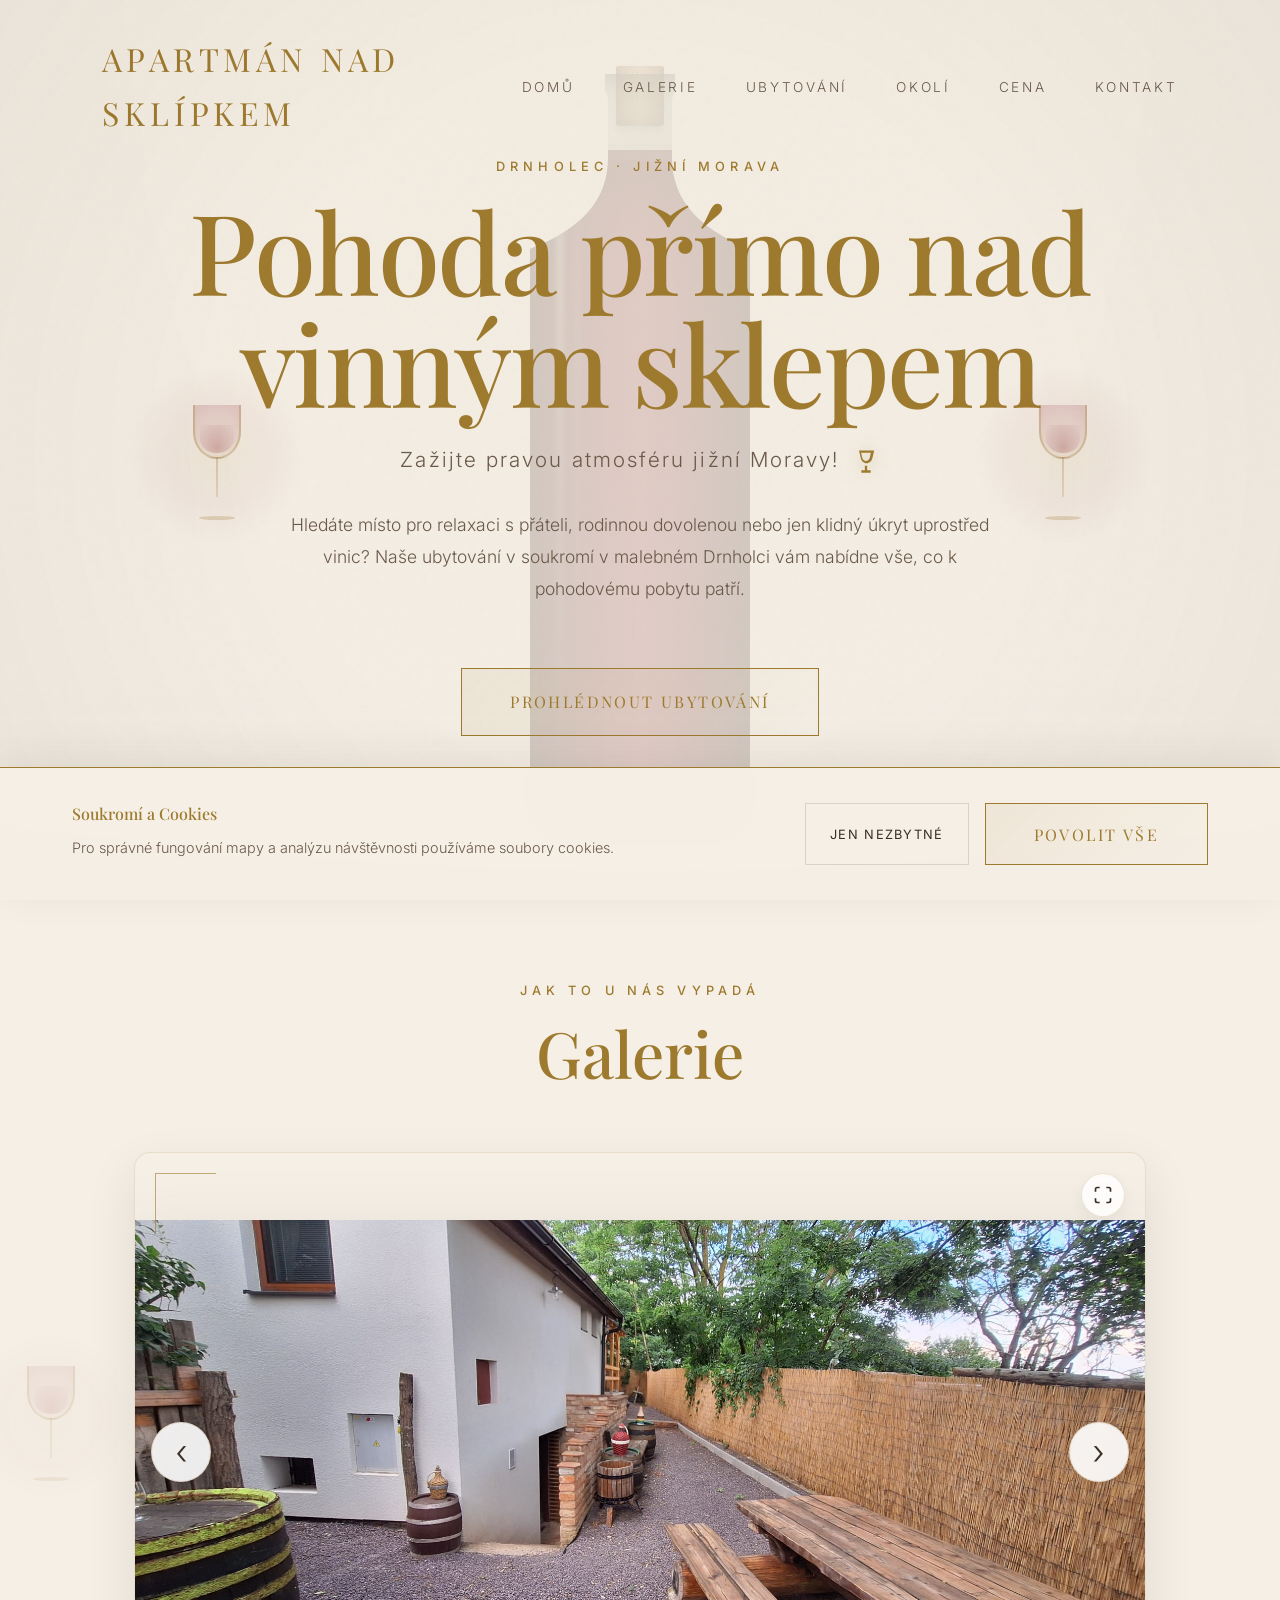
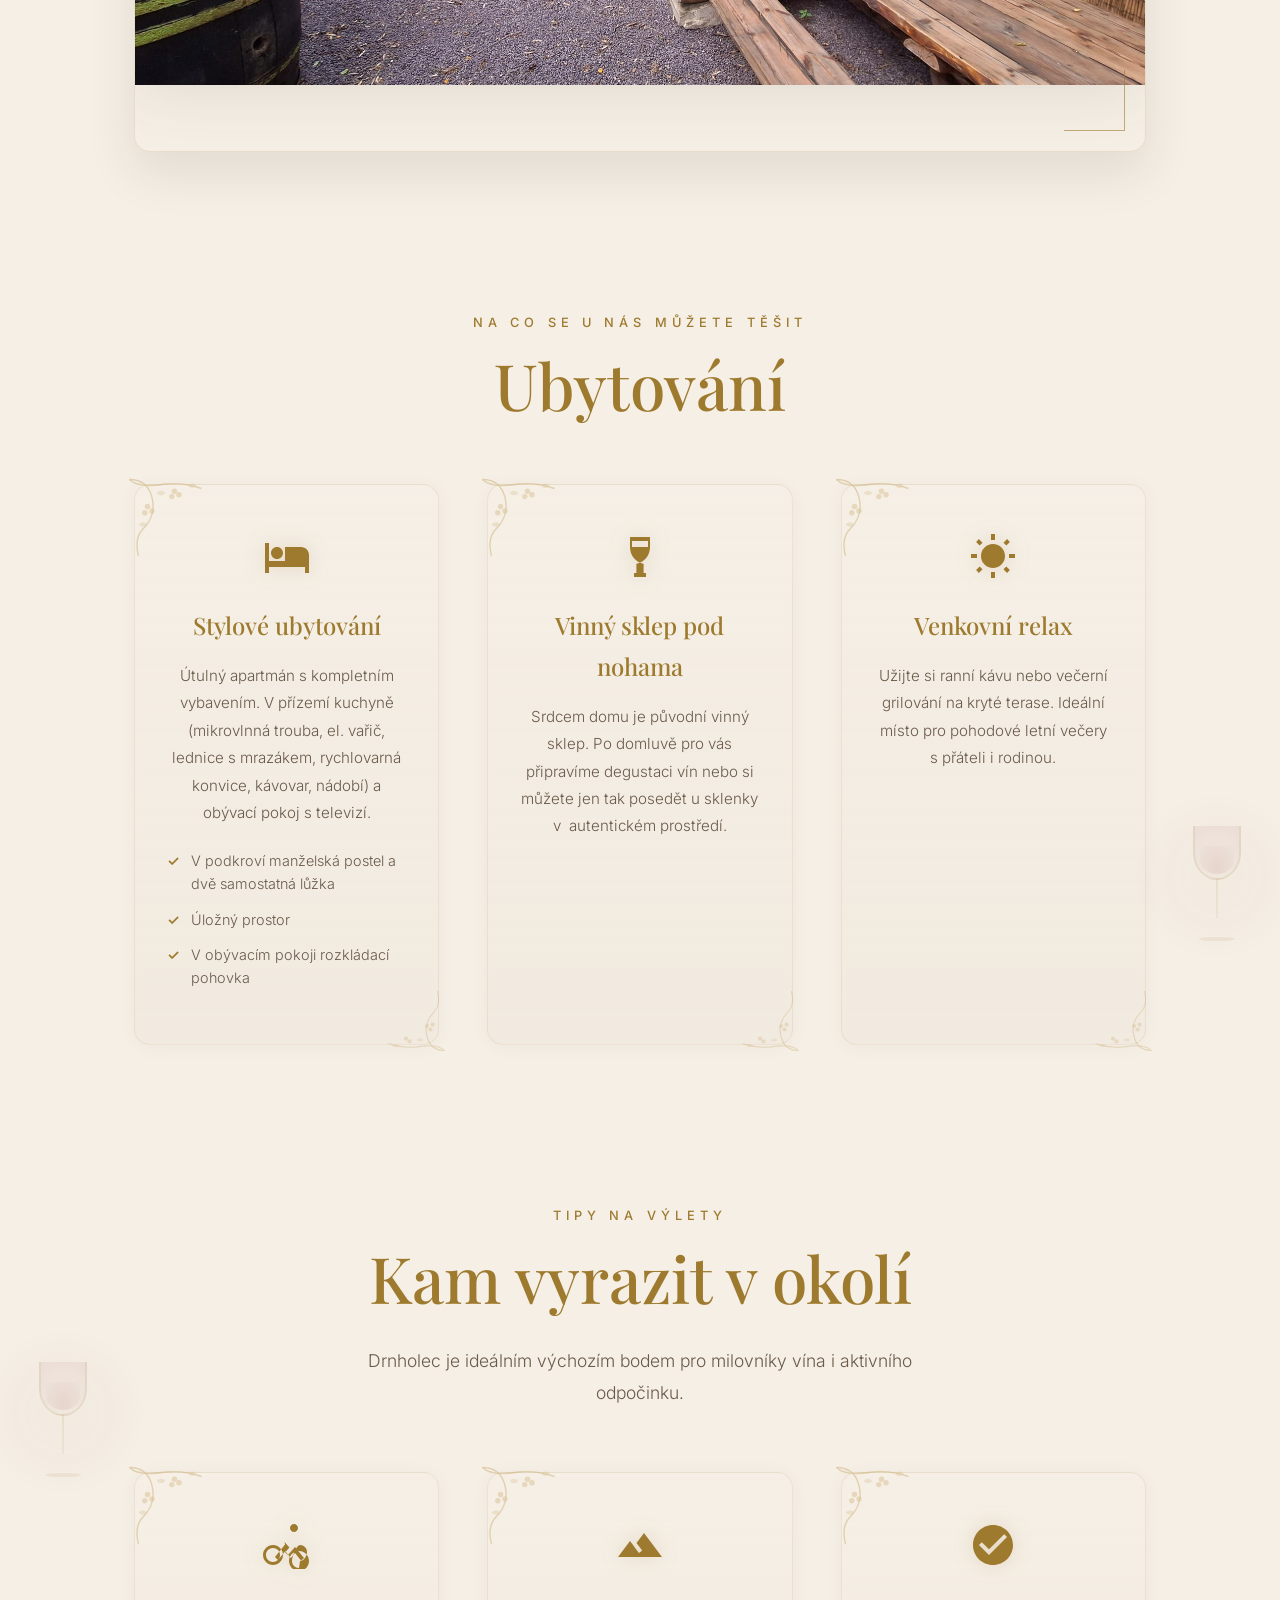
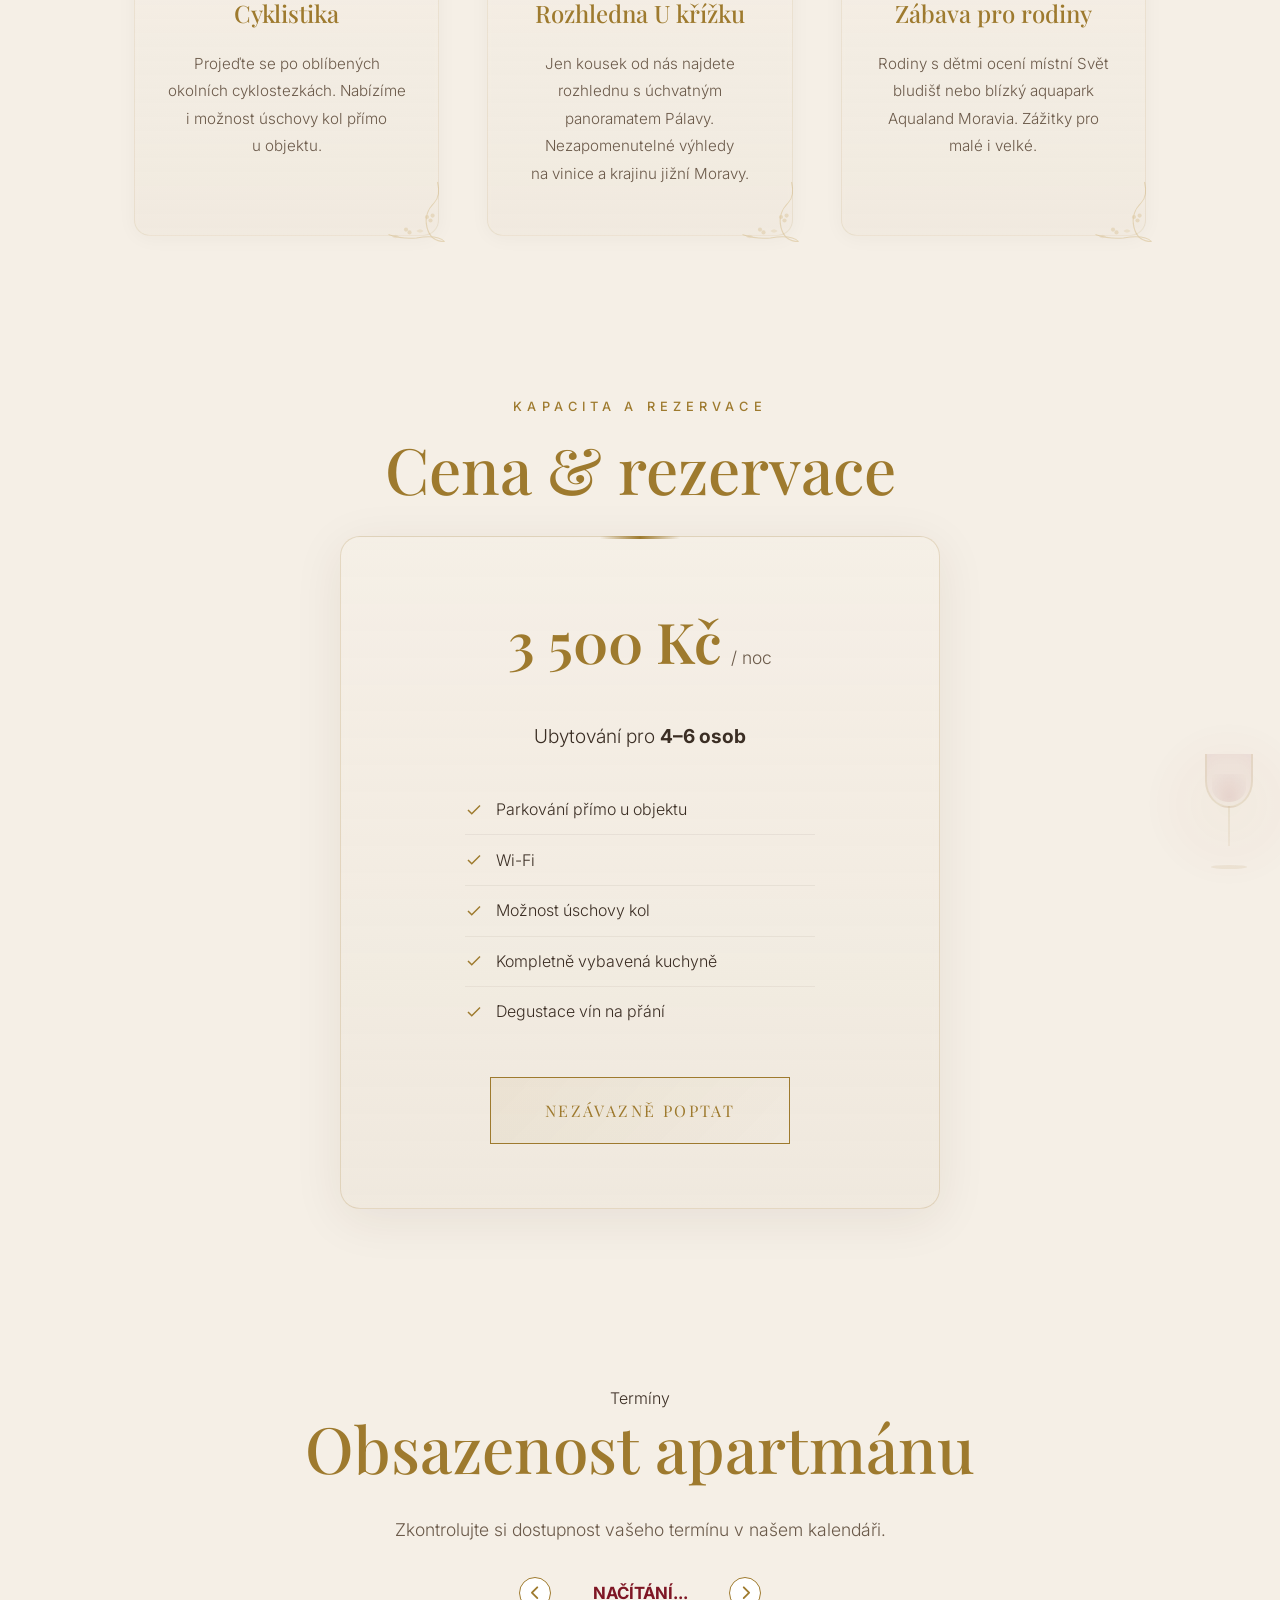
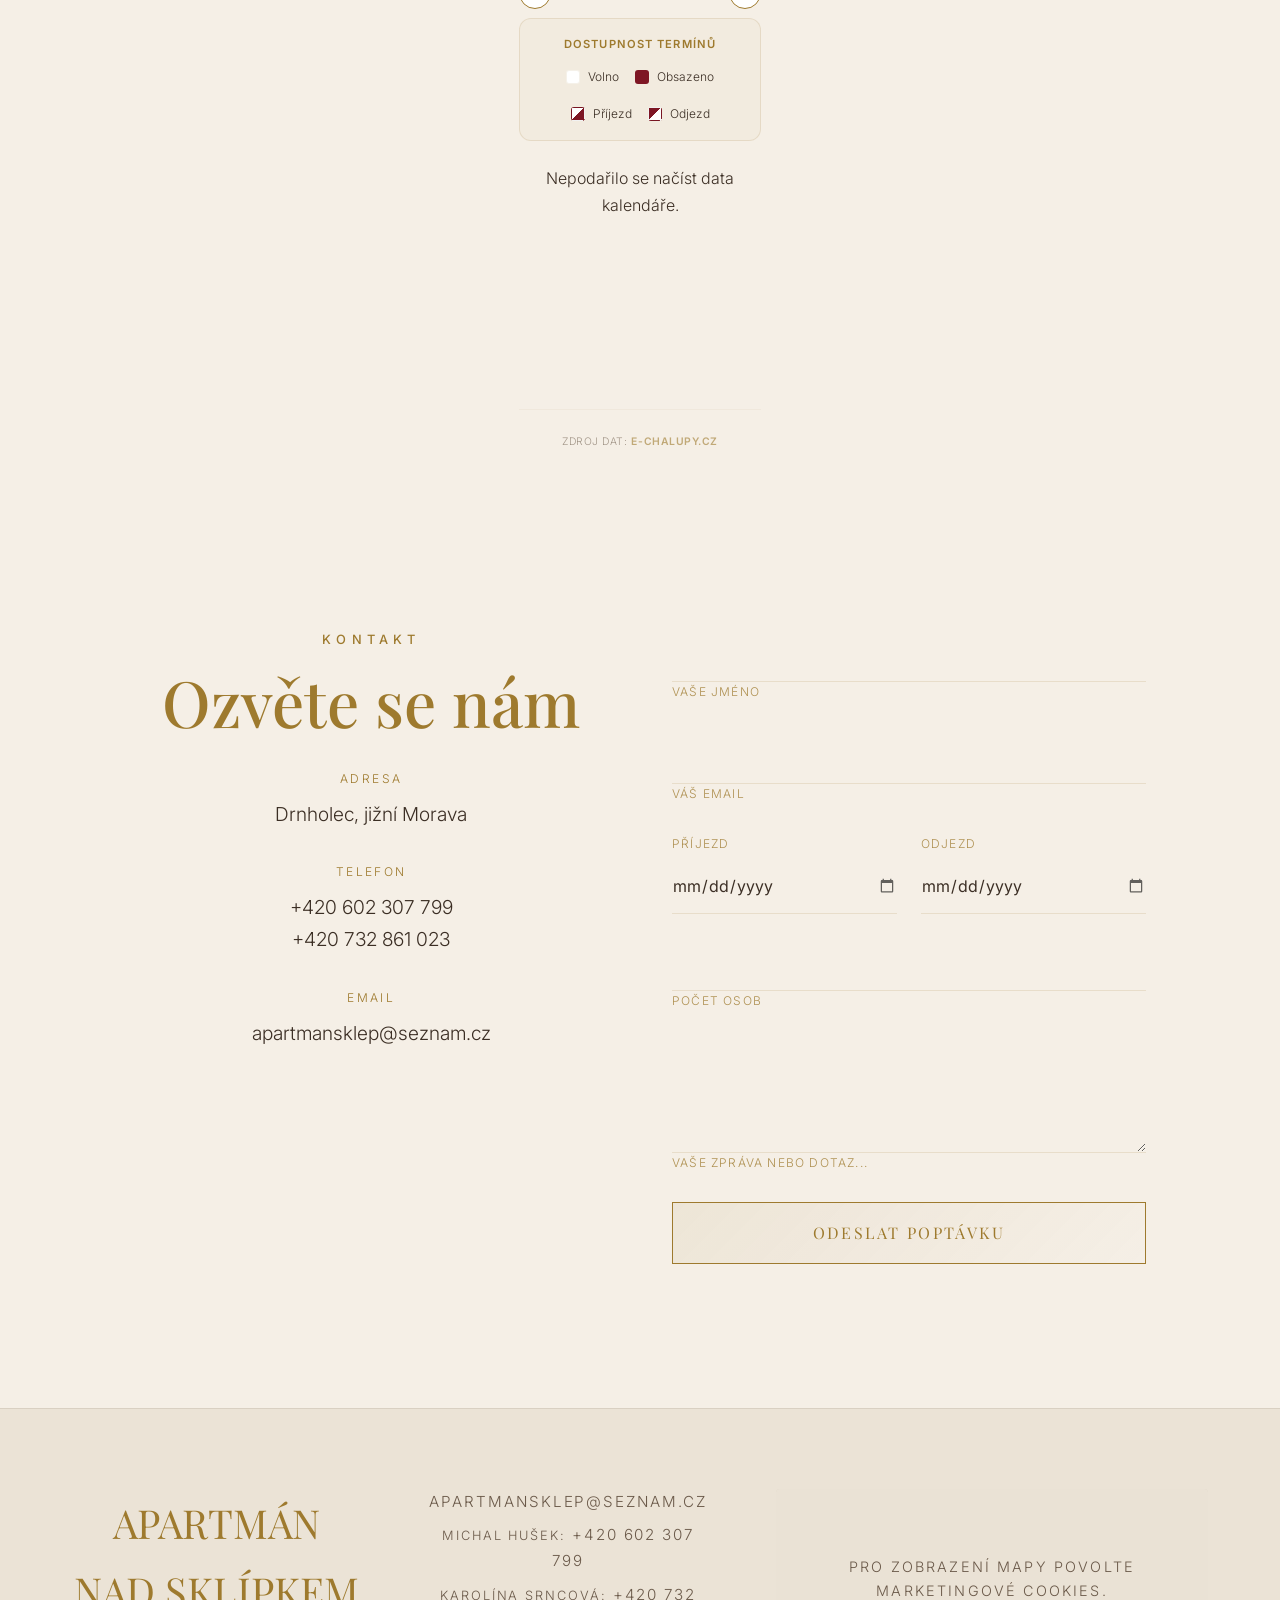
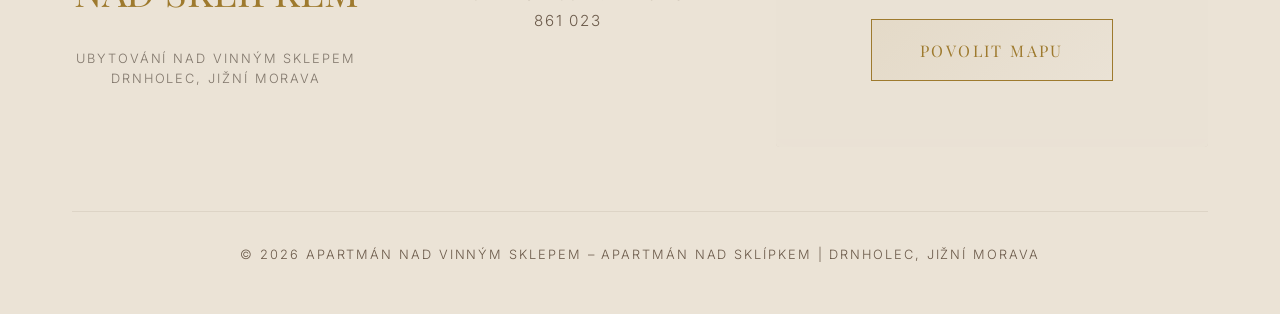
==== commit 60e5bb44: "1 1" ====
--- a/index.html
+++ b/index.html
@@ -530,8 +530,8 @@
                             <div class="info-item">
                                 <span class="info-label">Telefon</span>
                                 <p>
-                                    Michal Hušek: <a href="tel:+420602307799">+420 602 307 799</a><br>
-                                    Karolína Srncová: <a href="tel:+420732861023">+420 732 861 023</a>
+                                    <a href="tel:+420602307799">+420 602 307 799</a><br>
+                                    <a href="tel:+420732861023">+420 732 861 023</a>
                                 </p>
                             </div>
                             <div class="info-item">
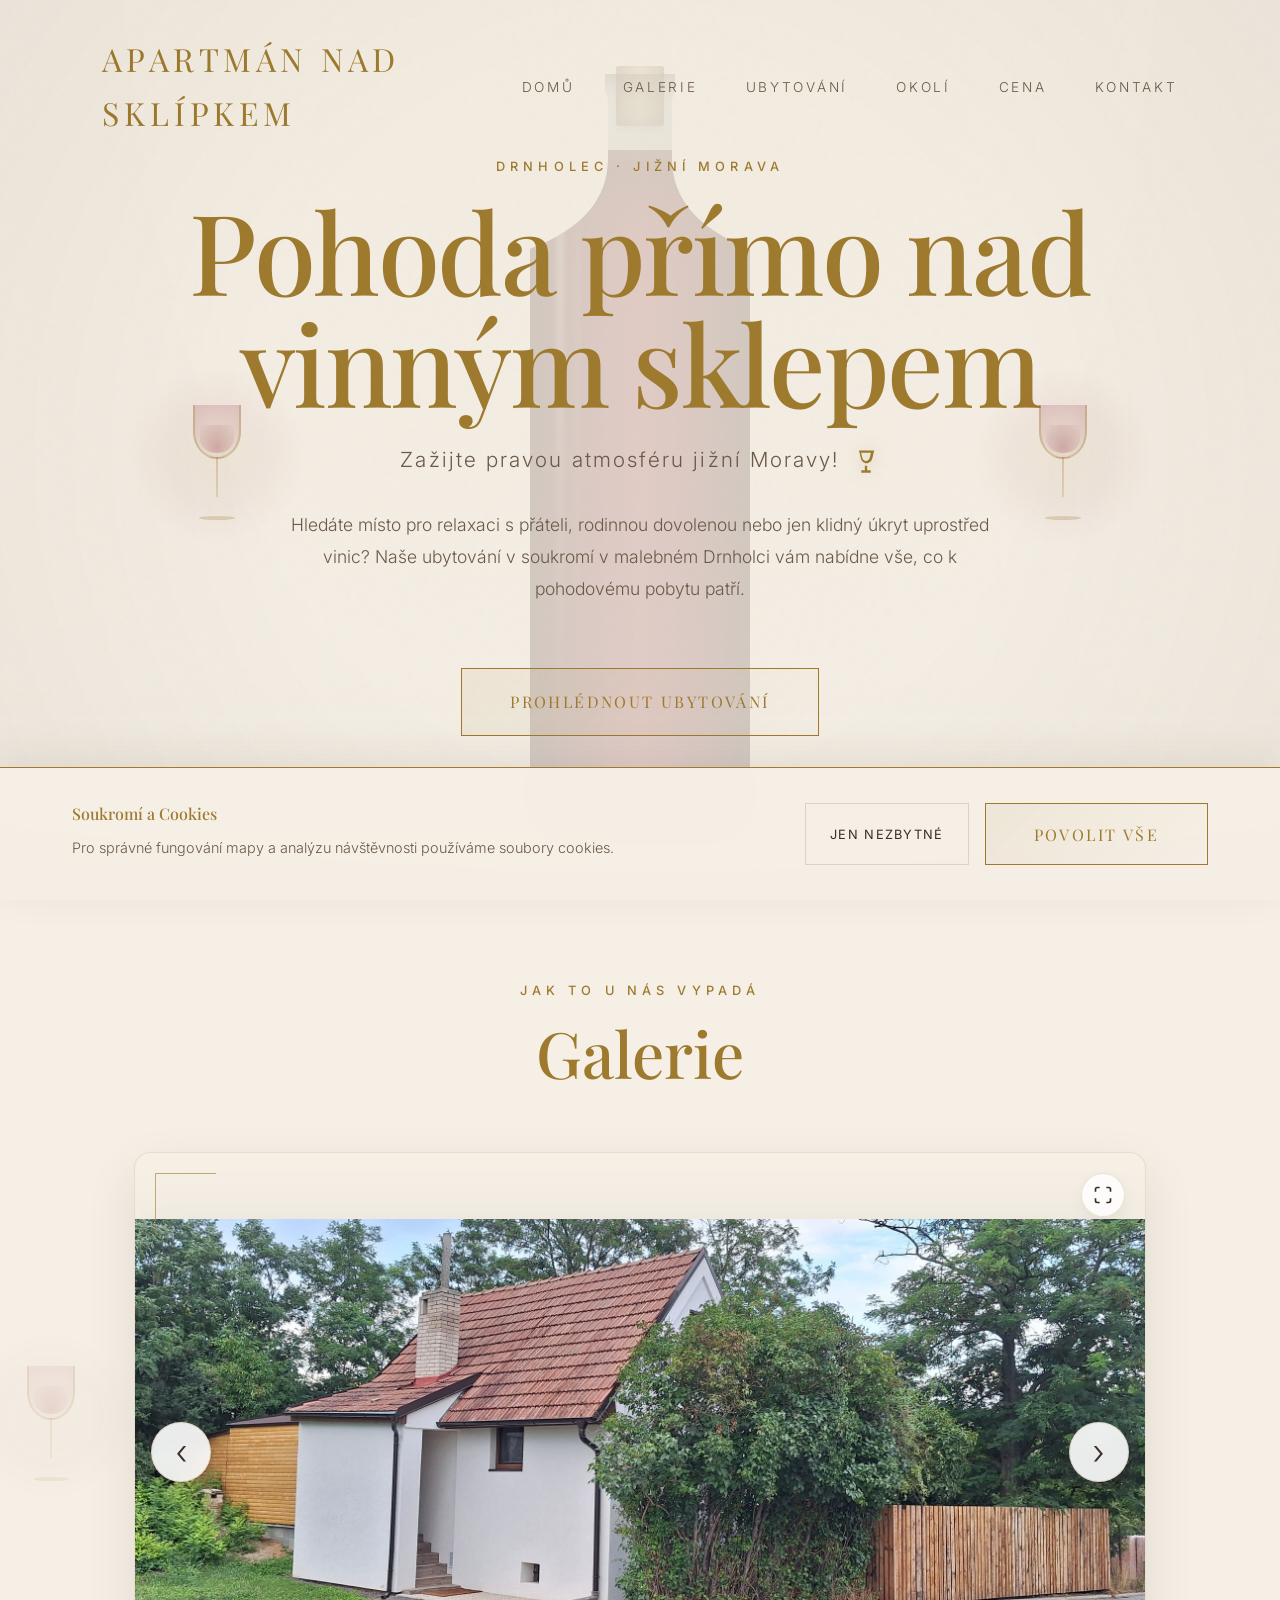
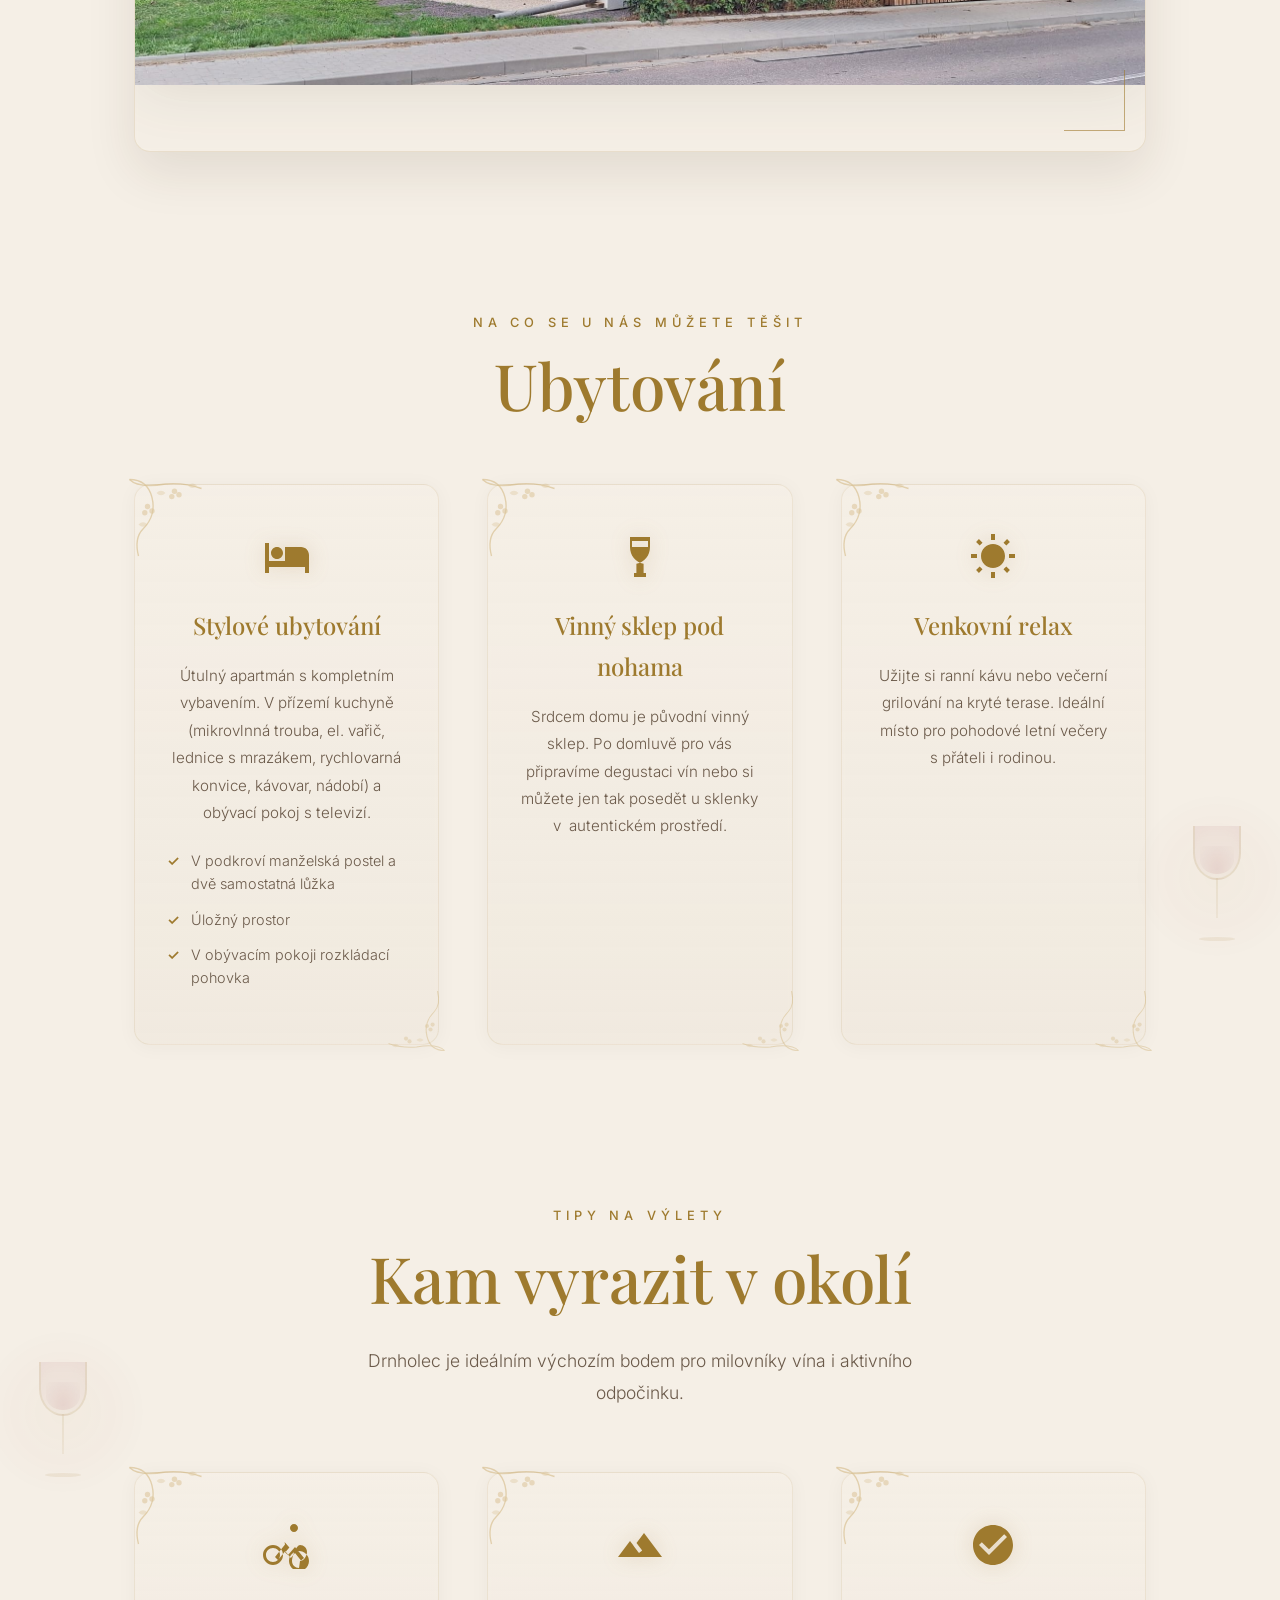
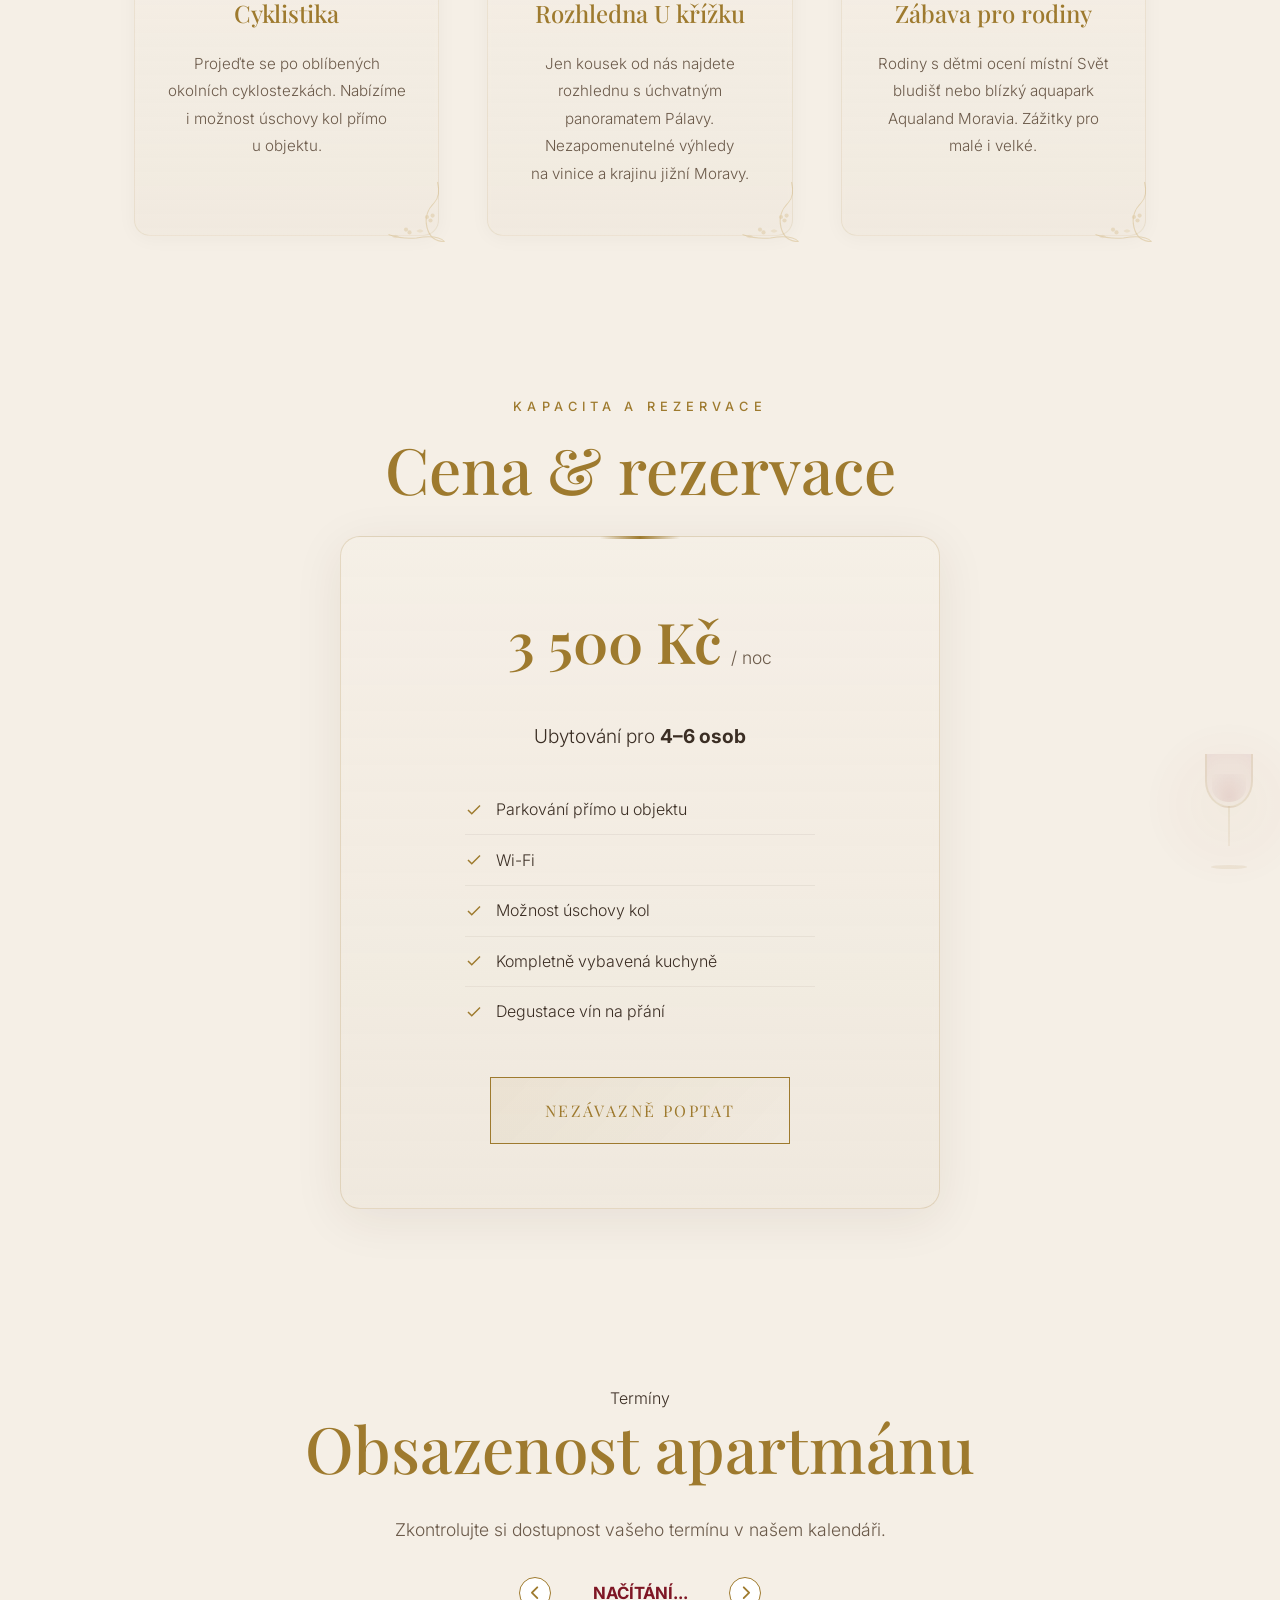
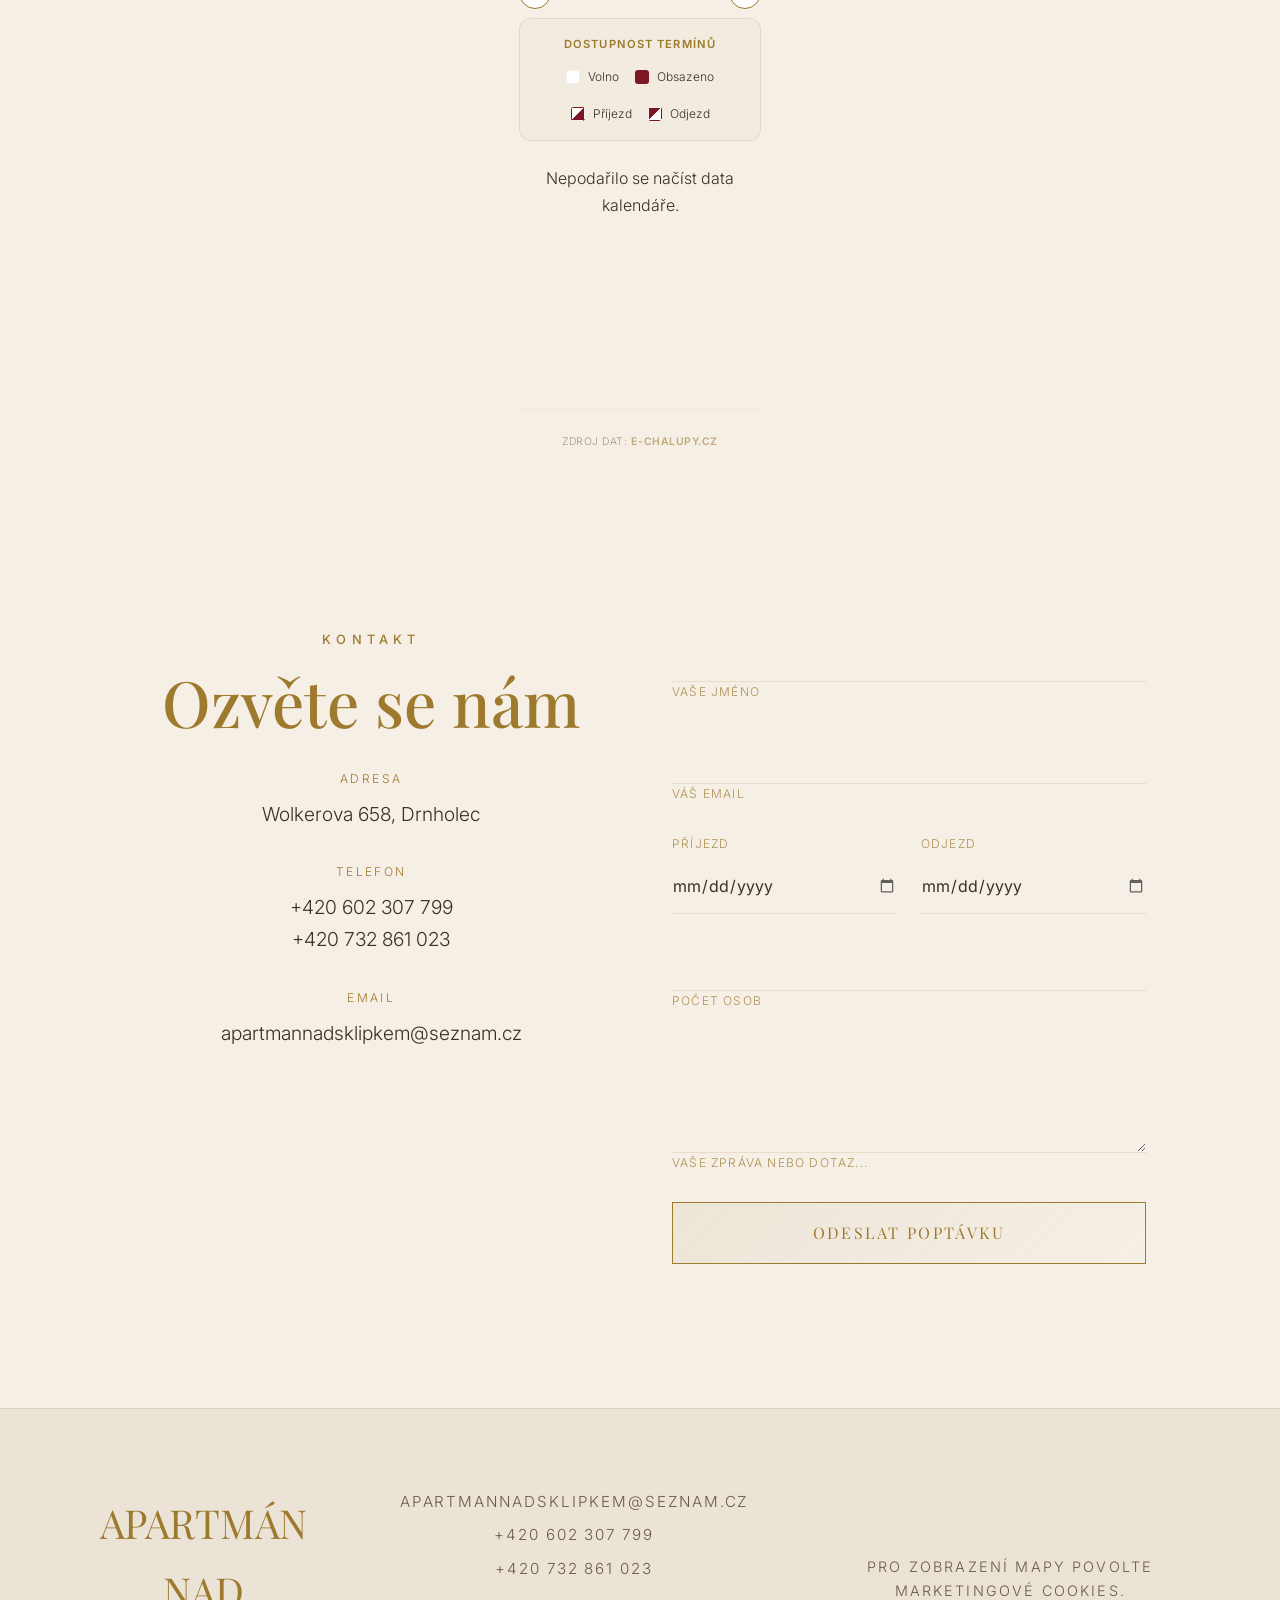
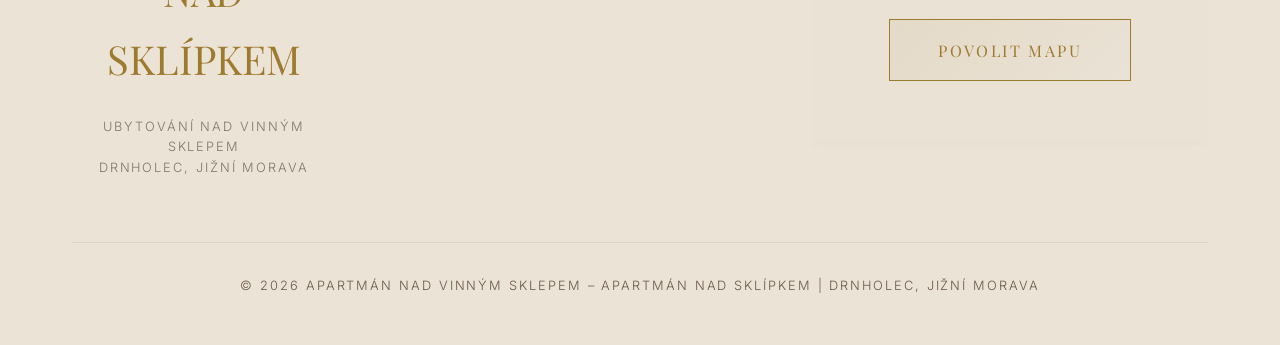
==== commit 058610d9: "update" ====
--- a/index.html
+++ b/index.html
@@ -36,9 +36,10 @@
       "image": "assets/images/gallery/1.jpeg",
       "url": "https://www.apartmannadsklipkem.cz/",
       "telephone": ["+420602307799", "+420732861023"],
-      "email": "apartmansklep@seznam.cz",
+      "email": "apartmannadsklipkem@seznam.cz",
       "address": {
         "@type": "PostalAddress",
+        "streetAddress": "Wolkerova 658",
         "addressLocality": "Drnholec",
         "addressRegion": "Jihomoravský kraj",
         "addressCountry": "CZ"
@@ -192,44 +193,48 @@
                             <img src="assets/images/gallery/1.jpeg" alt="Obývací pokoj s gaučem a jídelním stolem"
                                 width="1200" height="800" loading="lazy">
                         </div>
+                                                <div class="gallery-slide">
+                            <img src="assets/images/gallery/2.jpeg" alt="Vstup do vinného sklepa s demižóny a sudy"
+                                width="1200" height="800" loading="lazy">
+                        </div>
                         <div class="gallery-slide">
                             <img src="assets/images/gallery/3.jpeg" alt="Podkrovní ložnice se dvěma postelemi"
                                 width="1200" height="800" loading="lazy">
                         </div>
                         <div class="gallery-slide">
-                            <img src="assets/images/gallery/7.jpeg" alt="Vybavená kuchyňka s lednicí a mikrovlnkou"
-                                width="1200" height="800" loading="lazy">
-                        </div>
-                        <div class="gallery-slide">
-                            <img src="assets/images/gallery/2.jpeg" alt="Vstup do vinného sklepa s demižóny a sudy"
-                                width="1200" height="800" loading="lazy">
-                        </div>
-                        <div class="gallery-slide">
-                            <img src="assets/images/gallery/9.jpeg" alt="Vinný sklep s klenbou a sudy" width="1200"
+                            <img src="assets/images/gallery/4.jpeg" alt="Obývací pokoj - druhý pohled" width="1200"
                                 height="800" loading="lazy">
-                        </div>
-                        <div class="gallery-slide">
-                            <img src="assets/images/gallery/8.jpeg" alt="Venkovní posezení s dřevěným stolem"
-                                width="1200" height="800" loading="lazy">
                         </div>
                         <div class="gallery-slide">
                             <img src="assets/images/gallery/5.jpeg" alt="Sprchový kout s umyvadlem" width="1200"
                                 height="800" loading="lazy">
                         </div>
-                        <div class="gallery-slide">
+                                                <div class="gallery-slide">
                             <img src="assets/images/gallery/6.jpeg" alt="Toaleta" width="1200" height="800"
                                 loading="lazy">
                         </div>
                         <div class="gallery-slide">
-                            <img src="assets/images/gallery/4.jpeg" alt="Obývací pokoj - druhý pohled" width="1200"
+                            <img src="assets/images/gallery/7.jpeg" alt="Vybavená kuchyňka s lednicí a mikrovlnkou"
+                                width="1200" height="800" loading="lazy">
+                        </div>
+                                                <div class="gallery-slide">
+                            <img src="assets/images/gallery/8.jpeg" alt="Venkovní posezení s dřevěným stolem"
+                                width="1200" height="800" loading="lazy">
+                        </div>
+                                                <div class="gallery-slide">
+                            <img src="assets/images/gallery/9.jpeg" alt="Vinný sklep s klenbou a sudy" width="1200"
                                 height="800" loading="lazy">
                         </div>
-                        <div class="gallery-slide">
-                            <img src="assets/images/gallery/10.jpeg" alt="Obývací pokoj - druhý pohled" width="1200"
+                                                                        <div class="gallery-slide">
+                            <img src="assets/images/gallery/10.jpeg" alt="Vinný sklep s klenbou a sudy" width="1200"
                                 height="800" loading="lazy">
                         </div>
-                        <div class="gallery-slide">
-                            <img src="assets/images/gallery/11.jpeg" alt="Obývací pokoj - druhý pohled" width="1200"
+                                                                        <div class="gallery-slide">
+                            <img src="assets/images/gallery/11.jpeg" alt="Vinný sklep s klenbou a sudy" width="1200"
+                                height="800" loading="lazy">
+                        </div>
+                                                                                                <div class="gallery-slide">
+                            <img src="assets/images/gallery/12.jpeg" alt="Vinný sklep s klenbou a sudy" width="1200"
                                 height="800" loading="lazy">
                         </div>
                     </div>
@@ -525,7 +530,7 @@
                         <div class="contact-info">
                             <div class="info-item">
                                 <span class="info-label">Adresa</span>
-                                <p>Drnholec, jižní Morava</p>
+                                <p>Wolkerova 658, Drnholec</p>
                             </div>
                             <div class="info-item">
                                 <span class="info-label">Telefon</span>
@@ -536,13 +541,13 @@
                             </div>
                             <div class="info-item">
                                 <span class="info-label">Email</span>
-                                <p><a href="mailto:apartmansklep@seznam.cz">apartmansklep@seznam.cz</a></p>
+                                <p><a href="mailto:apartmannadsklipkem@seznam.cz">apartmannadsklipkem@seznam.cz</a></p>
                             </div>
                         </div>
                     </div>
 
                     <div class="reveal">
-                        <form class="contact-form" action="https://formsubmit.co/apartmansklep@seznam.cz" method="POST">
+                        <form class="contact-form" action="https://formsubmit.co/apartmannadsklipkem@seznam.cz" method="POST">
                             <input type="hidden" name="_captcha" value="false">
                             <input type="hidden" name="_subject" value="Nová zpráva z webu – Apartmán nad sklípkem">
                             <input type="hidden" name="_next" value="https://apartmannadsklipkem.cz/dekujeme.html">
@@ -596,9 +601,9 @@
                 </div>
 
                 <div class="footer-contact-quick">
-                    <p><a href="mailto:apartmansklep@seznam.cz">apartmansklep@seznam.cz</a></p>
-                    <p>Michal Hušek: <a href="tel:+420602307799">+420 602 307 799</a></p>
-                    <p>Karolína Srncová: <a href="tel:+420732861023">+420 732 861 023</a></p>
+                    <p><a href="mailto:apartmannadsklipkem@seznam.cz">apartmannadsklipkem@seznam.cz</a></p>
+                    <p><a href="tel:+420602307799">+420 602 307 799</a></p>
+                    <p><a href="tel:+420732861023">+420 732 861 023</a></p>
                 </div>
 
                 <div class="footer-map" id="google-map-container">
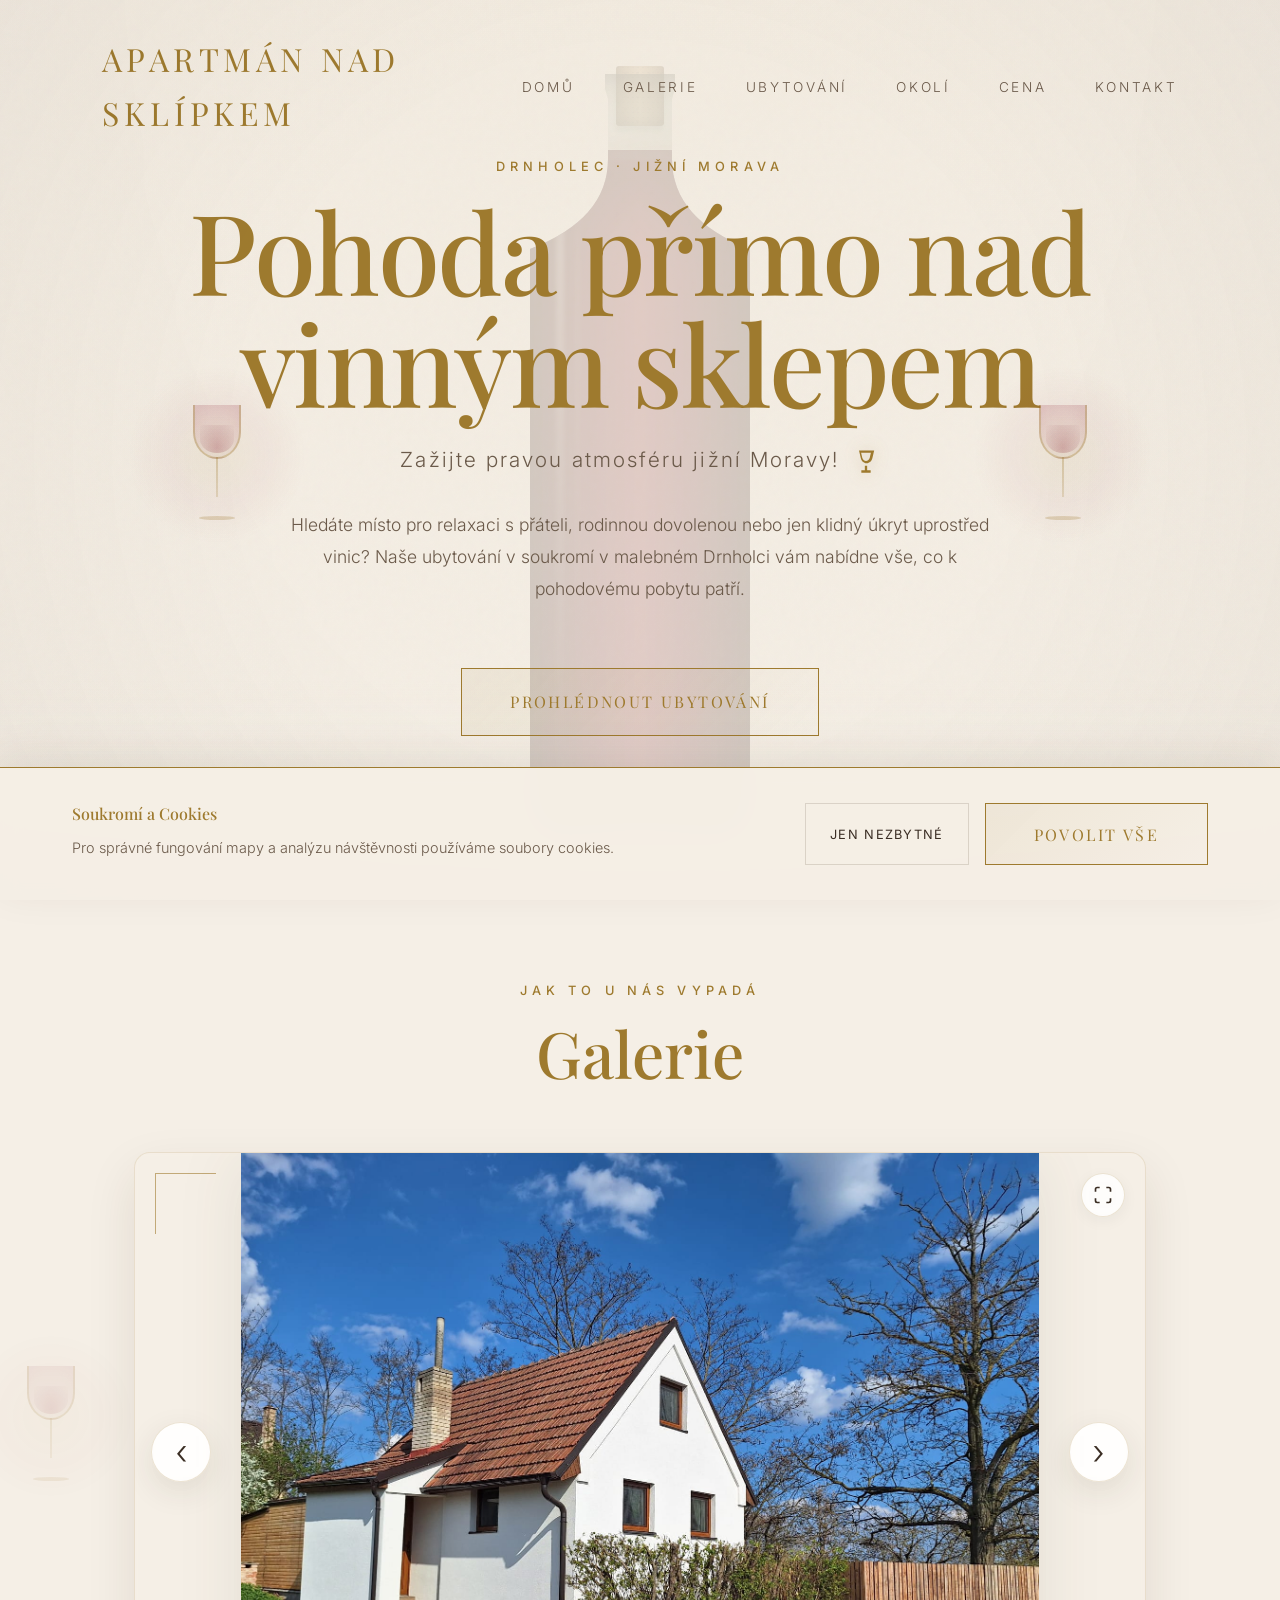
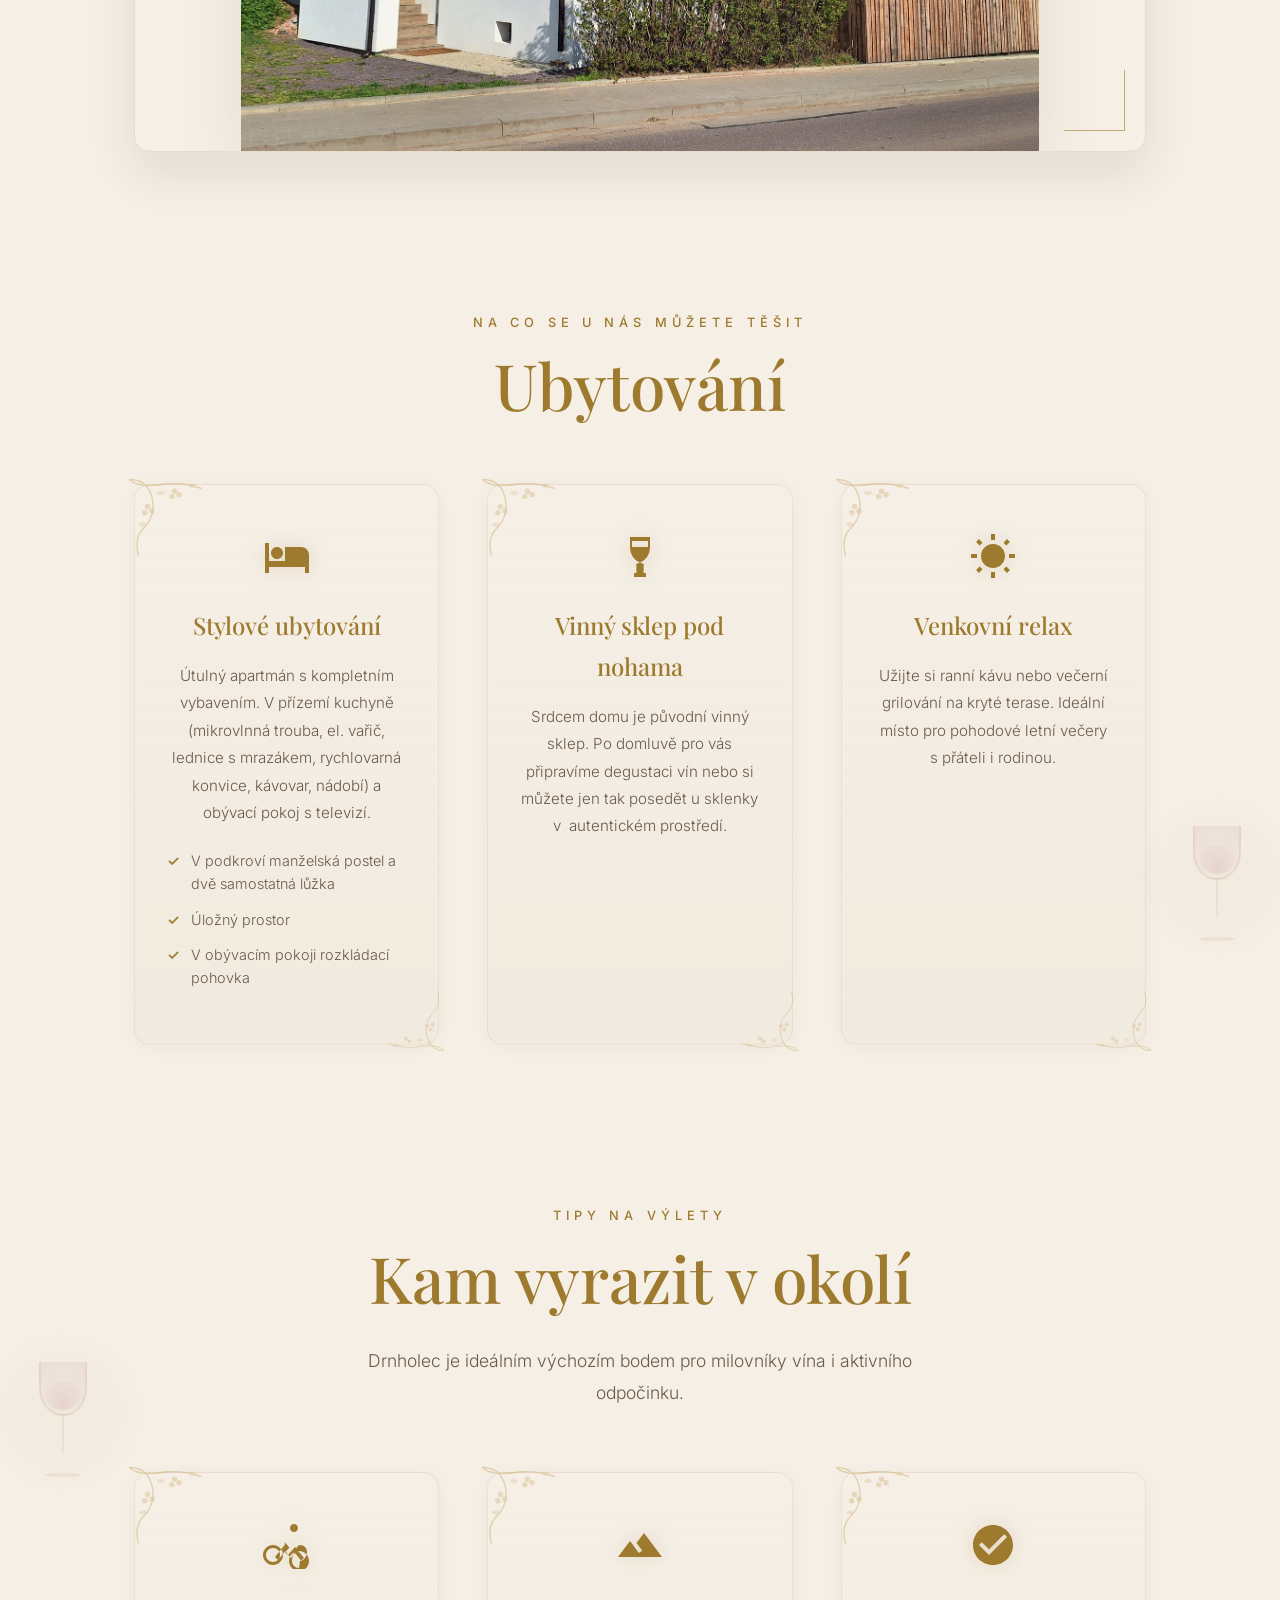
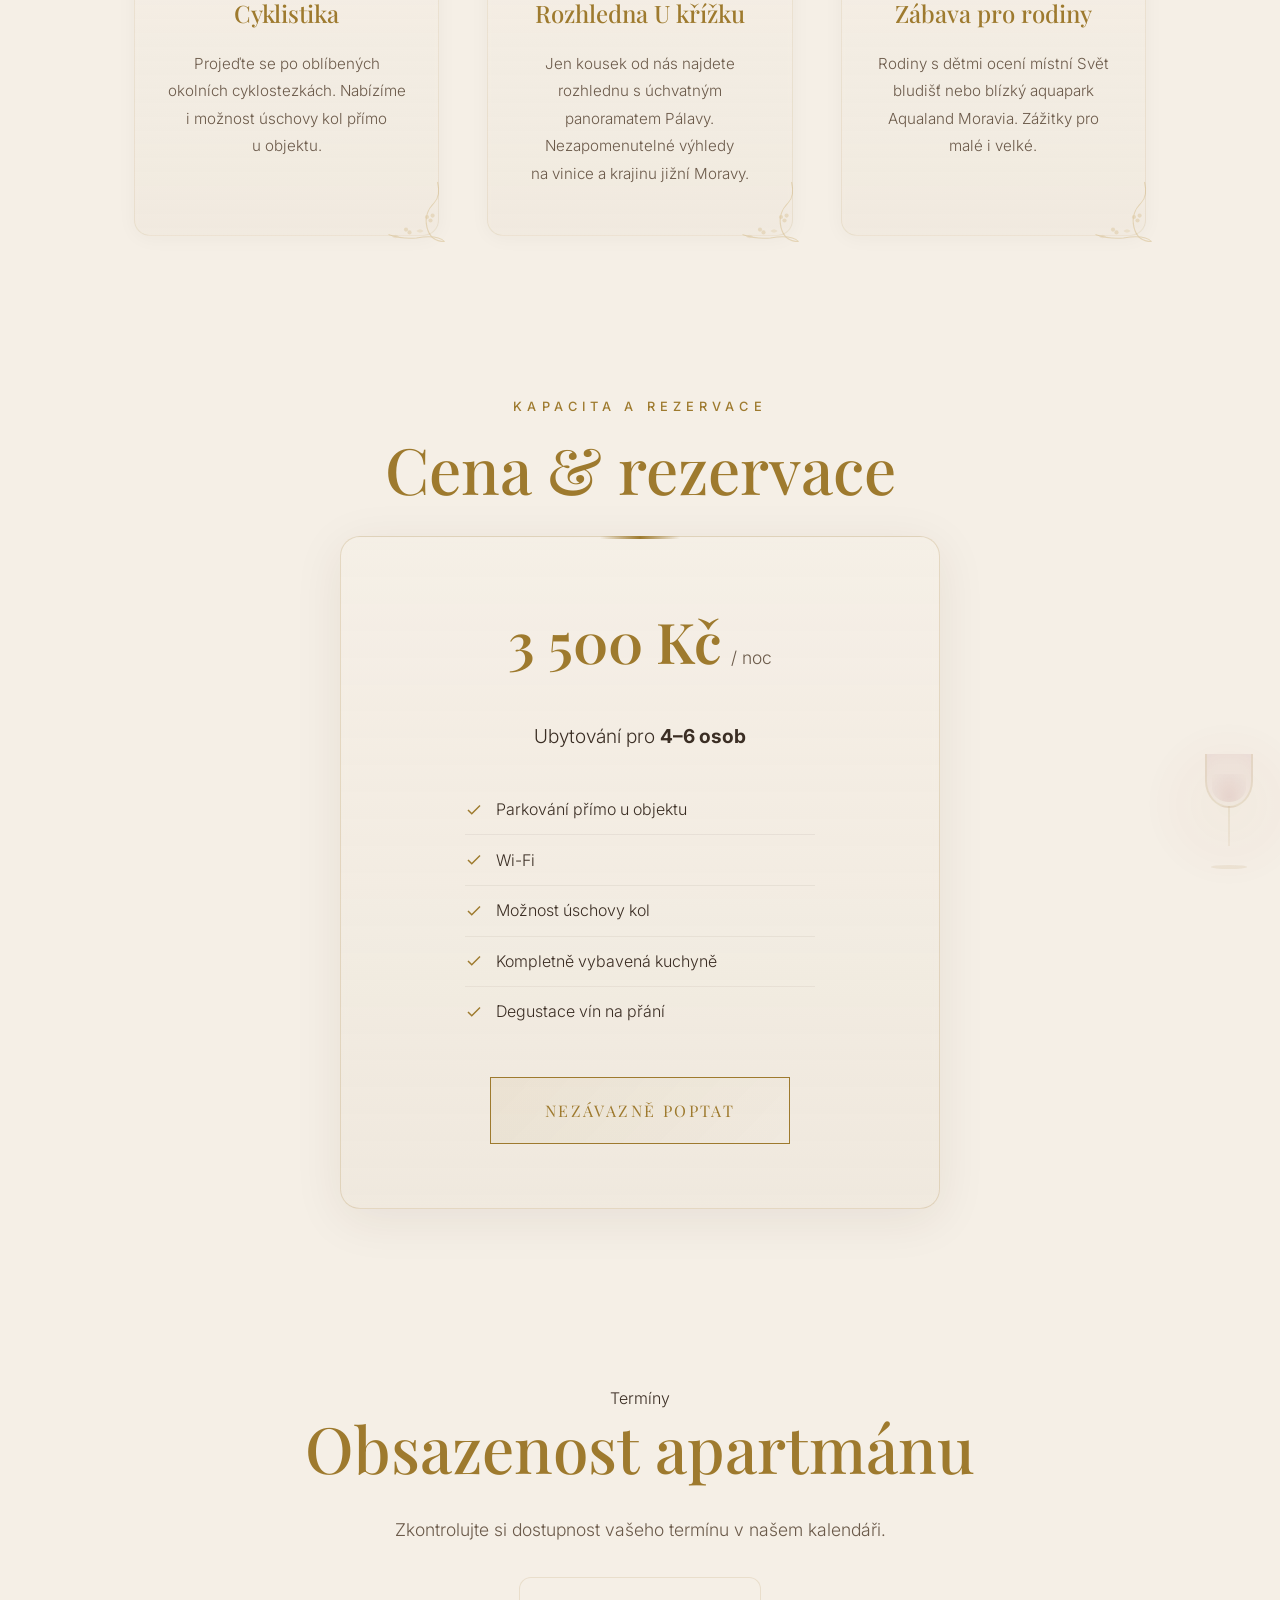
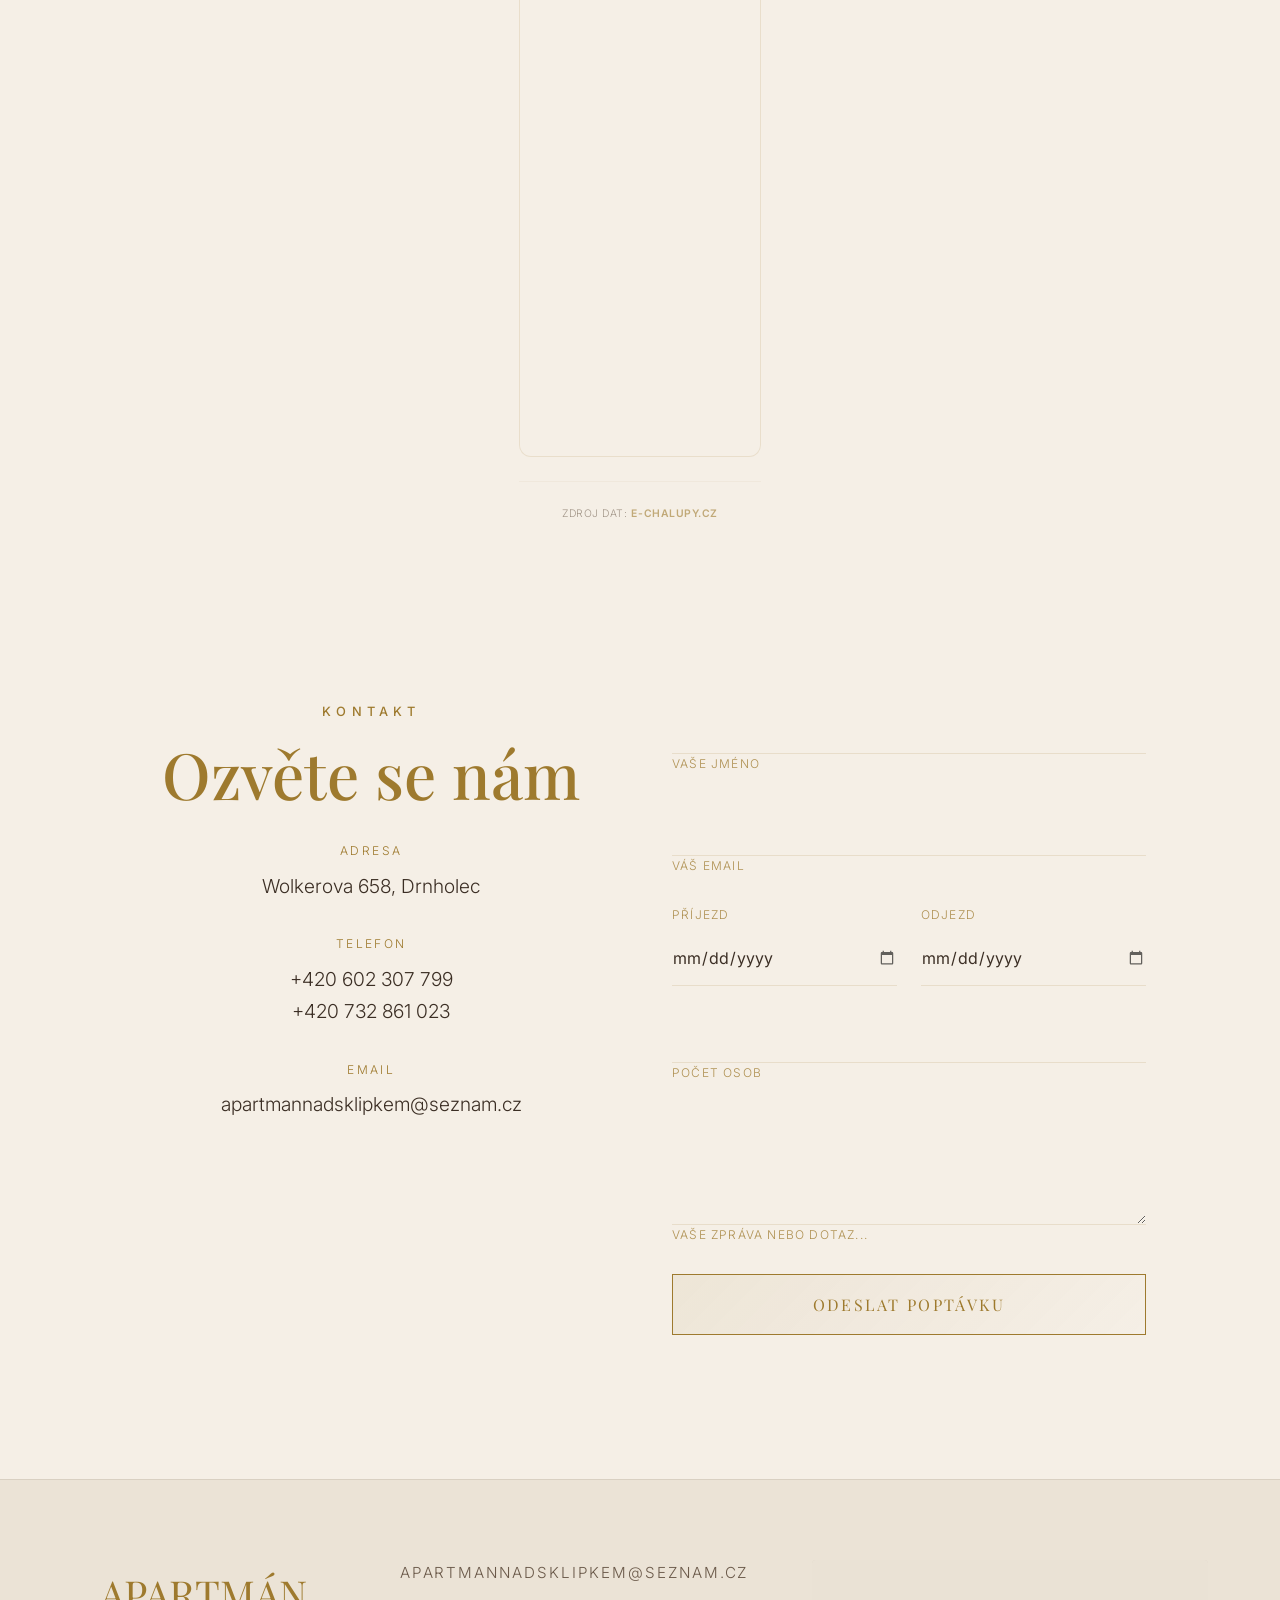
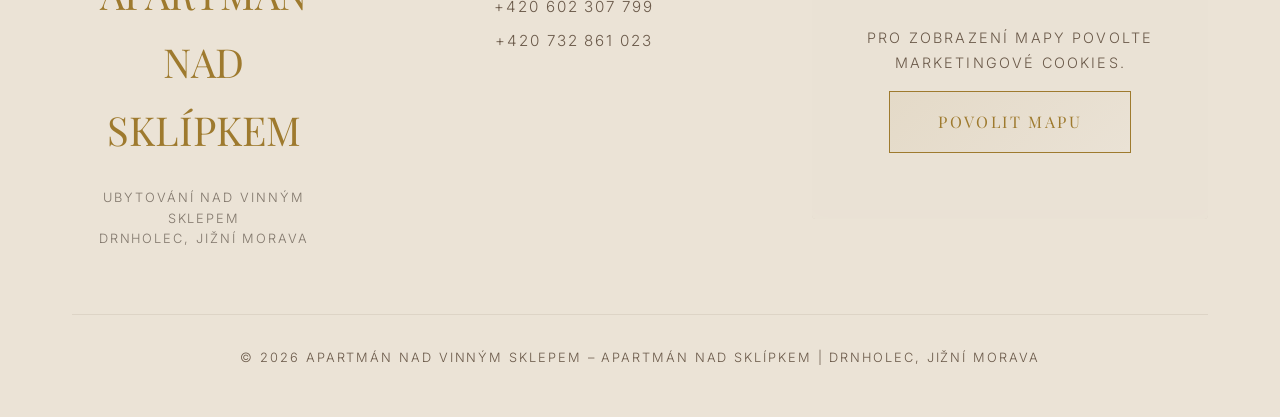
==== commit 11b3b60a: "update" ====
--- a/index.html
+++ b/index.html
@@ -512,7 +512,7 @@
 
                     <div class="calendar-source">
                         <span>Zdroj dat:</span>
-                        <a href="https://www.e-chalupy.cz/objekt/1757-vinný-sklep-drnholec/" target="_blank"
+                        <a href="https://www.e-chalupy.cz/objekt/21317-apartman-nad-vinnym-sklepem-drnholec/" target="_blank"
                             rel="noopener">e-chalupy.cz</a>
                     </div>
                 </div>
--- a/assets/css/components.css
+++ b/assets/css/components.css
@@ -768,6 +768,57 @@
     opacity: 0.2;
 }
 
+/* Selected Date Highlighting */
+.cal-checkin, .cal-checkout {
+    background: var(--color-accent) !important;
+    color: white !important;
+    transform: scale(1.1);
+    z-index: 3;
+    box-shadow: 0 4px 15px rgba(158, 122, 46, 0.4);
+}
+
+.cal-range {
+    background: rgba(158, 122, 46, 0.12) !important;
+    position: relative;
+}
+
+.cal-range::after {
+    content: '';
+    position: absolute;
+    inset: 4px;
+    border: 1px dashed rgba(158, 122, 46, 0.2);
+    border-radius: 4px;
+}
+
+/* Error Message */
+.calendar-error-msg {
+    padding: 3rem 2rem;
+    text-align: center;
+    background: rgba(158, 122, 46, 0.03);
+    border-radius: 12px;
+    border: 1px dashed var(--glass-border);
+}
+
+.calendar-error-msg p {
+    margin-bottom: 1.5rem;
+    color: var(--color-text-dim);
+    font-size: 0.95rem;
+}
+
+/* Fallback Iframe Styling */
+.calendar-iframe-fallback {
+    width: 100%;
+    min-height: 480px;
+    border-radius: 12px;
+    overflow: hidden;
+    background: var(--color-bg);
+    border: 1px solid var(--glass-border);
+}
+
+.calendar-table td[aria-label] {
+    cursor: default;
+}
+
 /* Source Link Styling */
 .calendar-source {
     text-align: center;
--- a/assets/css/animations.css
+++ b/assets/css/animations.css
@@ -61,4 +61,15 @@
 
 body:hover .mouse-glow {
     opacity: 1;
+}
+
+/* Date Selection UI Feedback */
+@keyframes datePulse {
+    0% { transform: scale(1); }
+    50% { transform: scale(1.02); }
+    100% { transform: scale(1); }
+}
+
+.date-selected-pulse {
+    animation: datePulse 0.4s ease;
 }
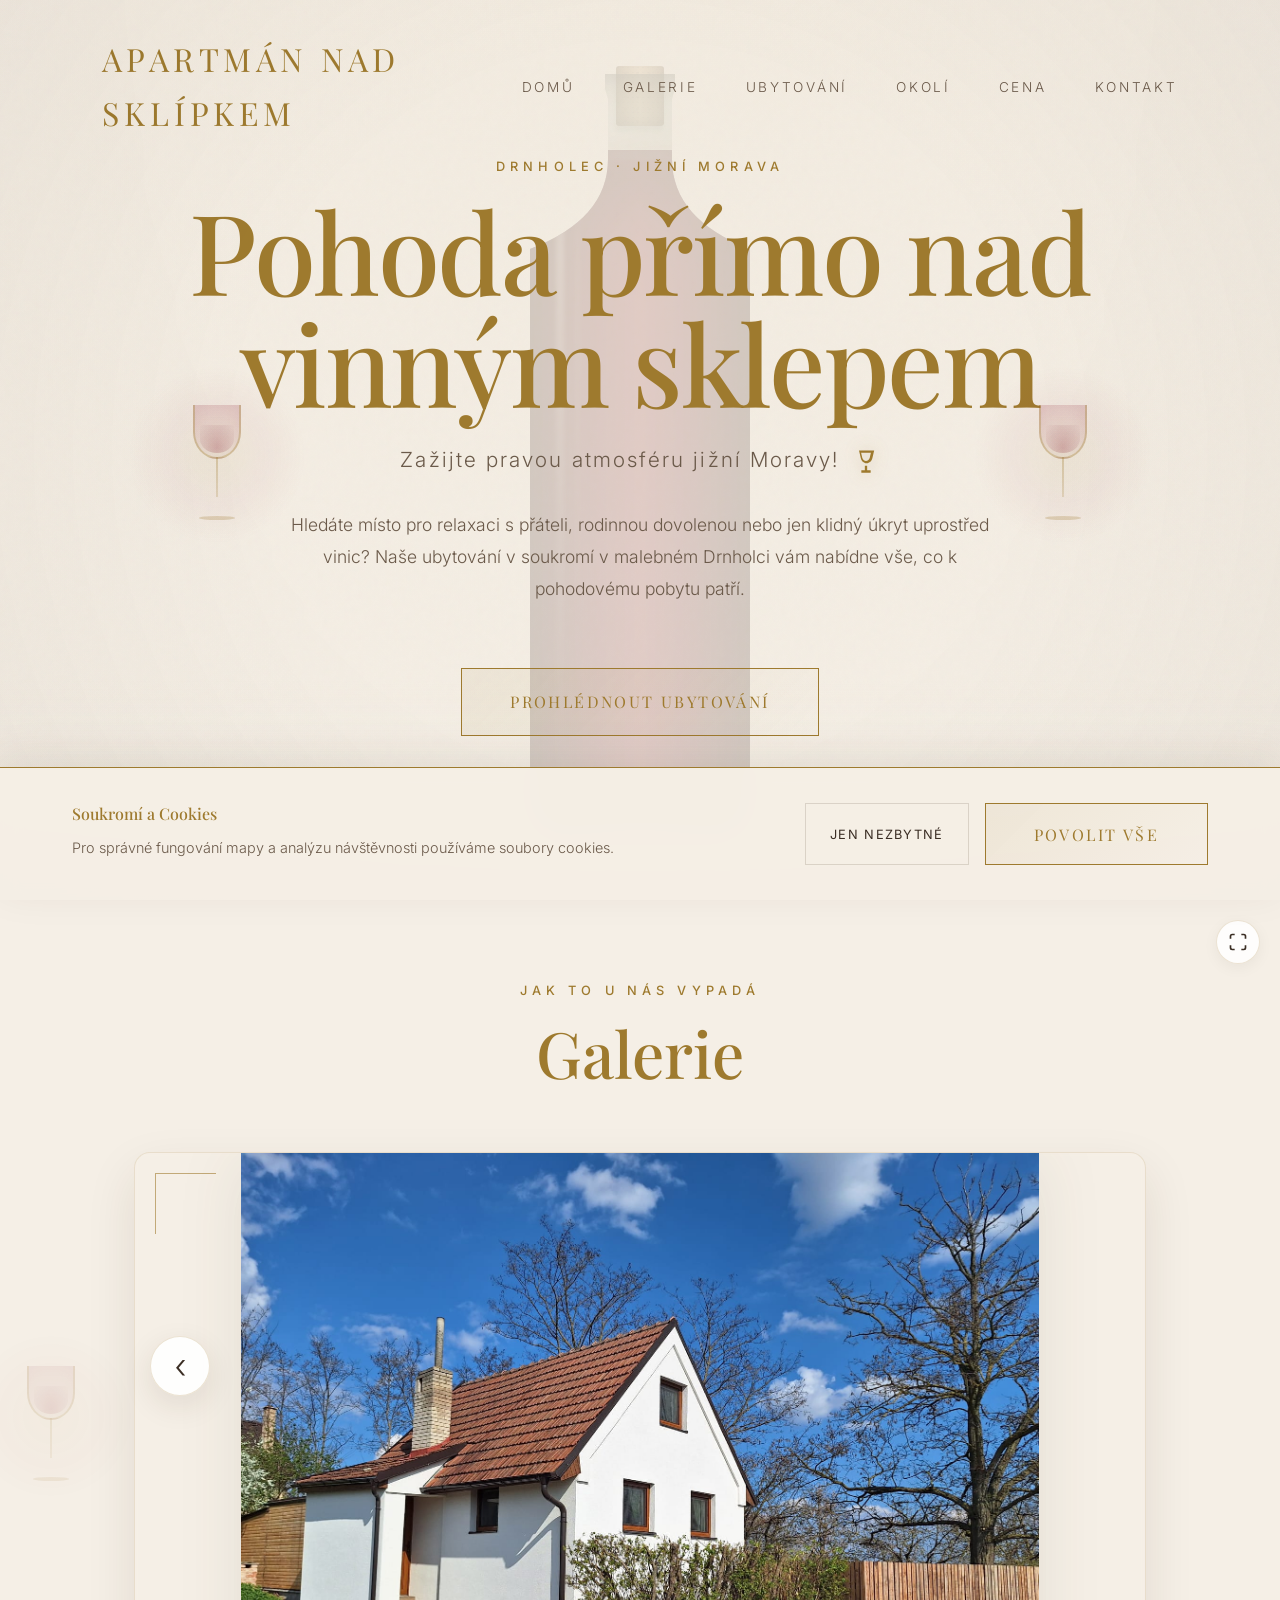
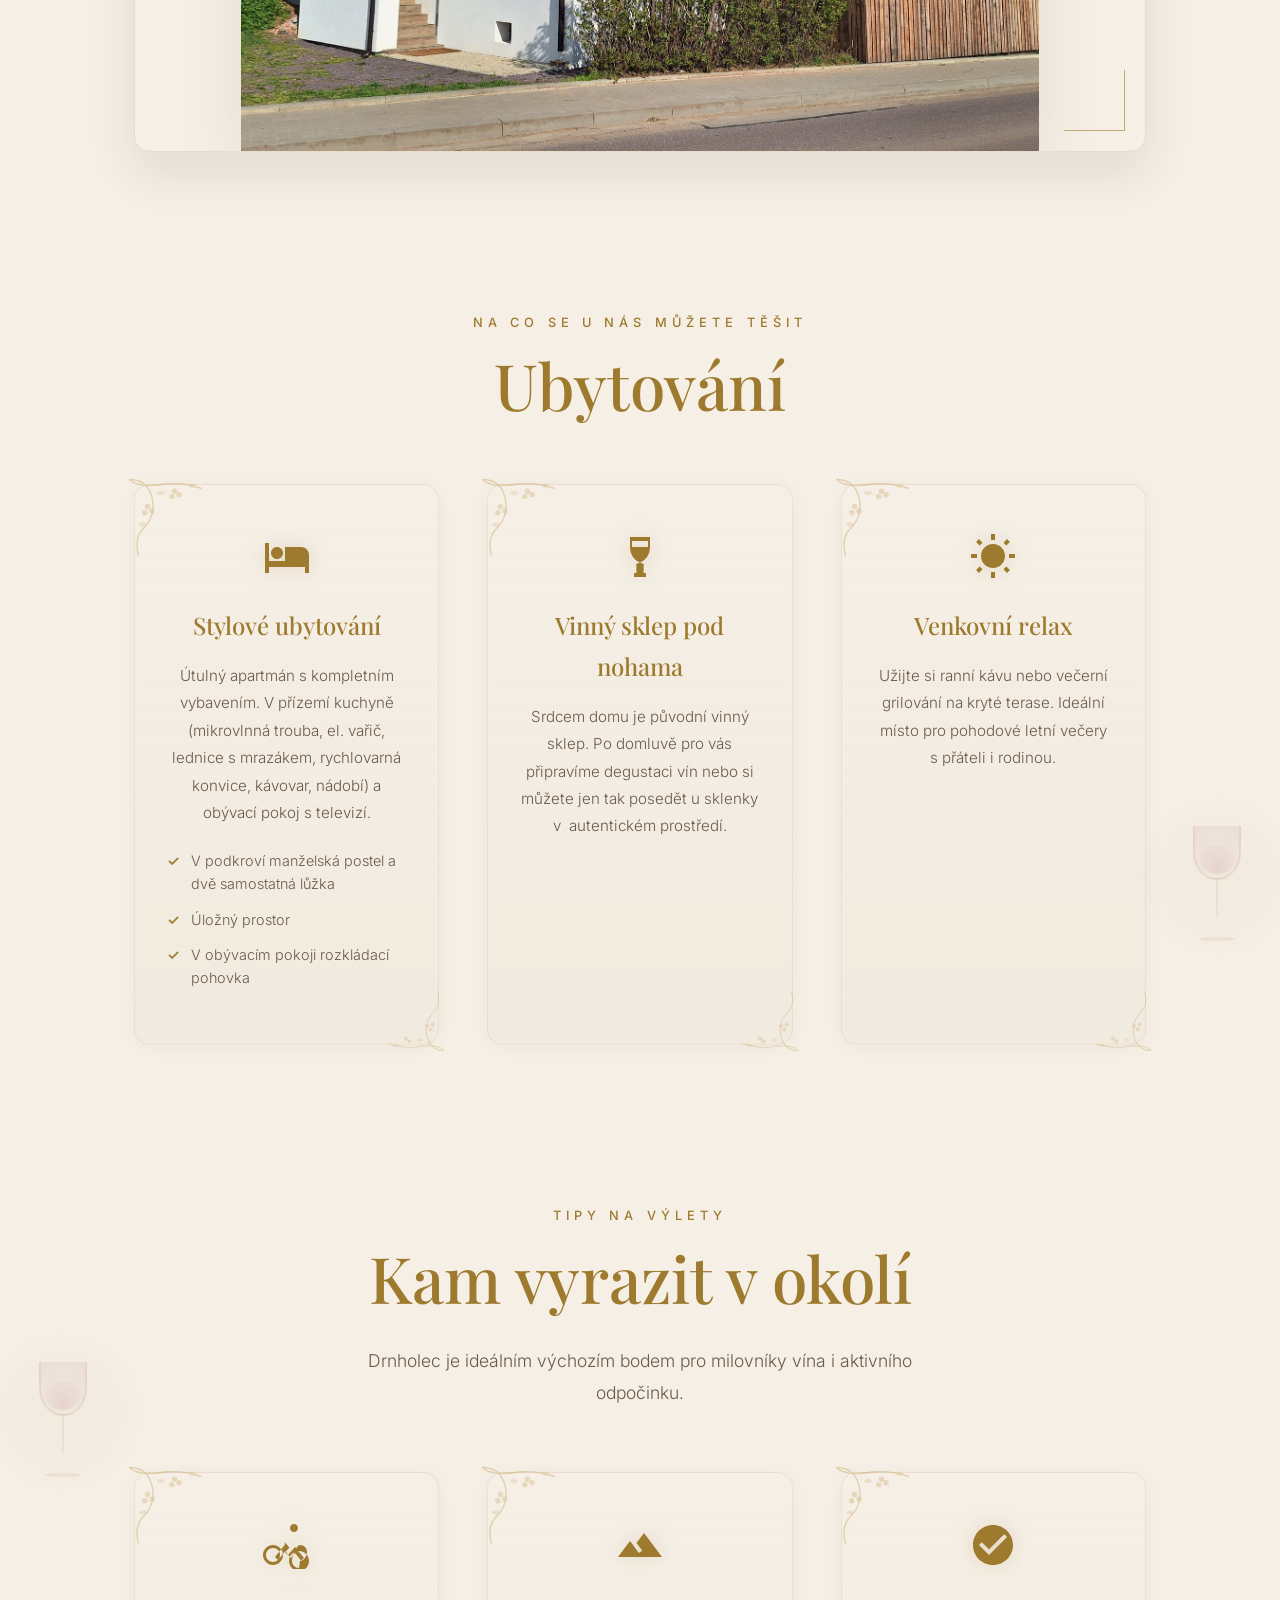
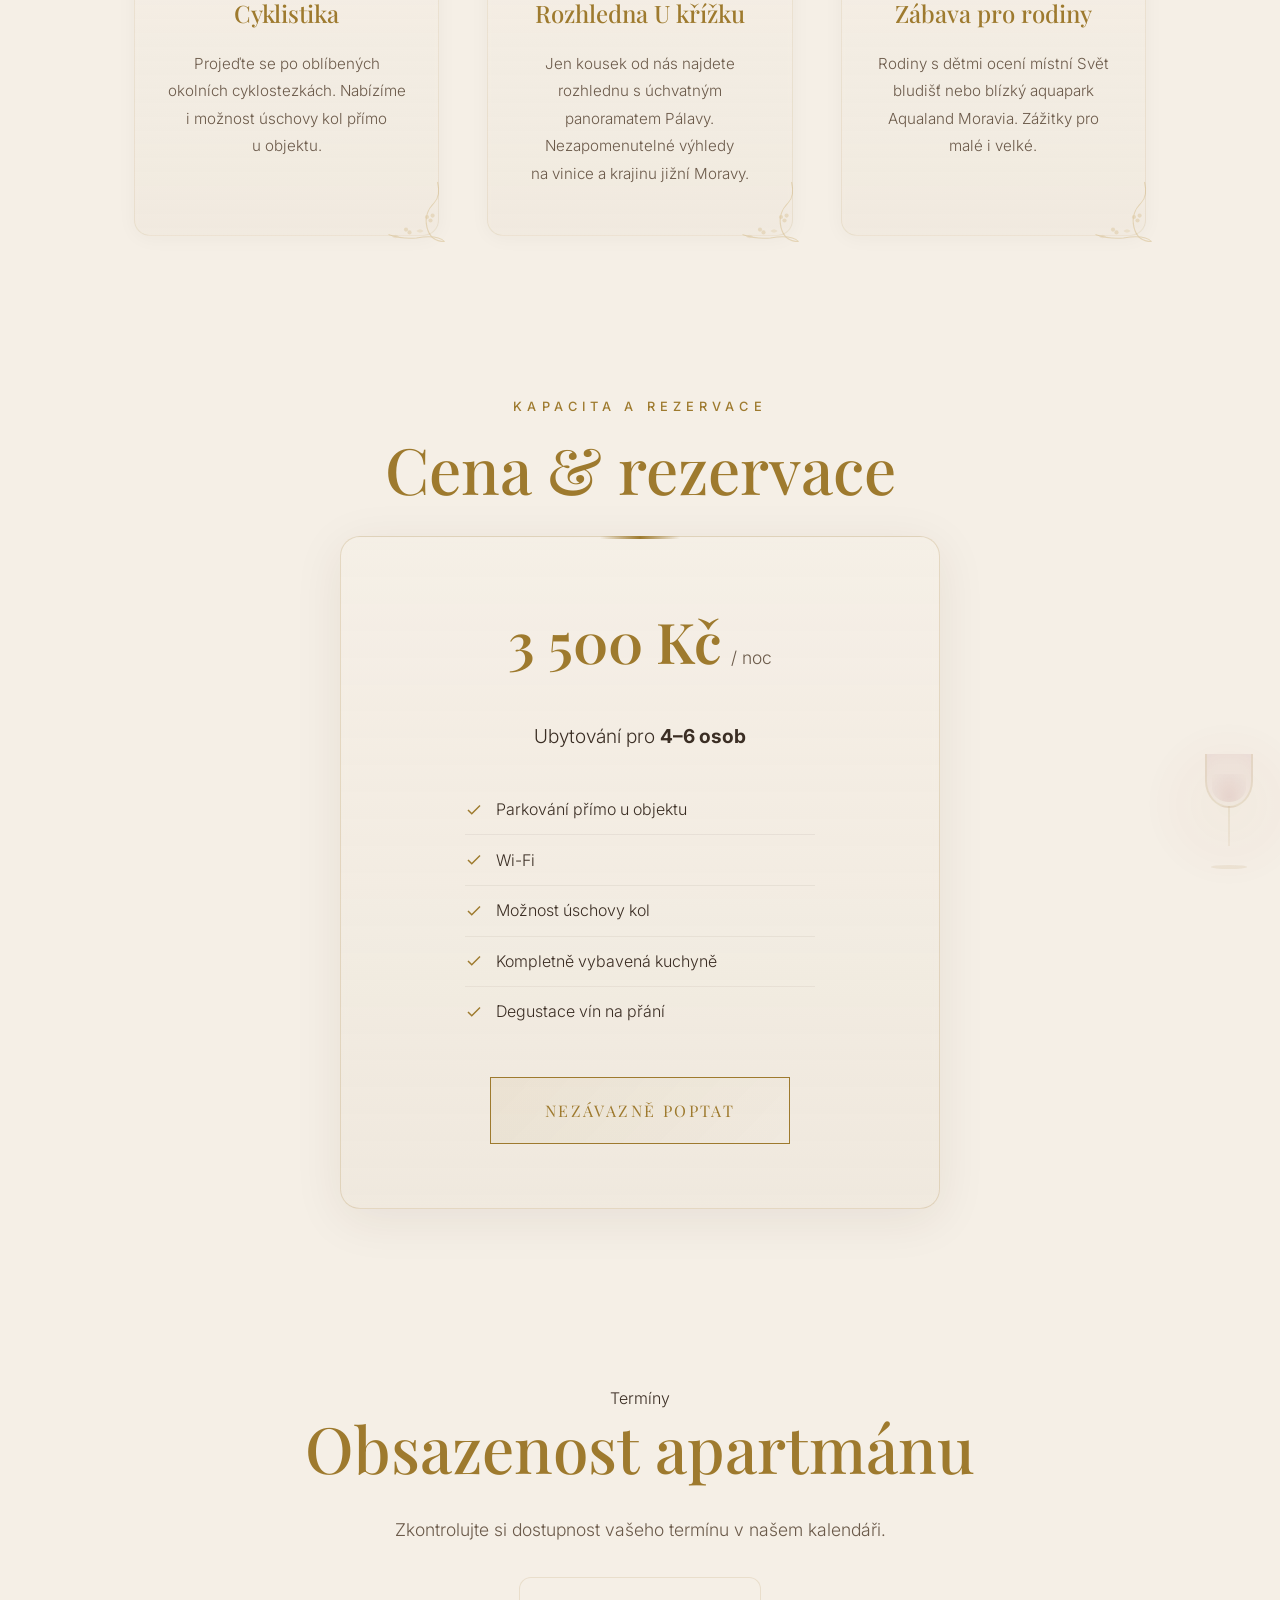
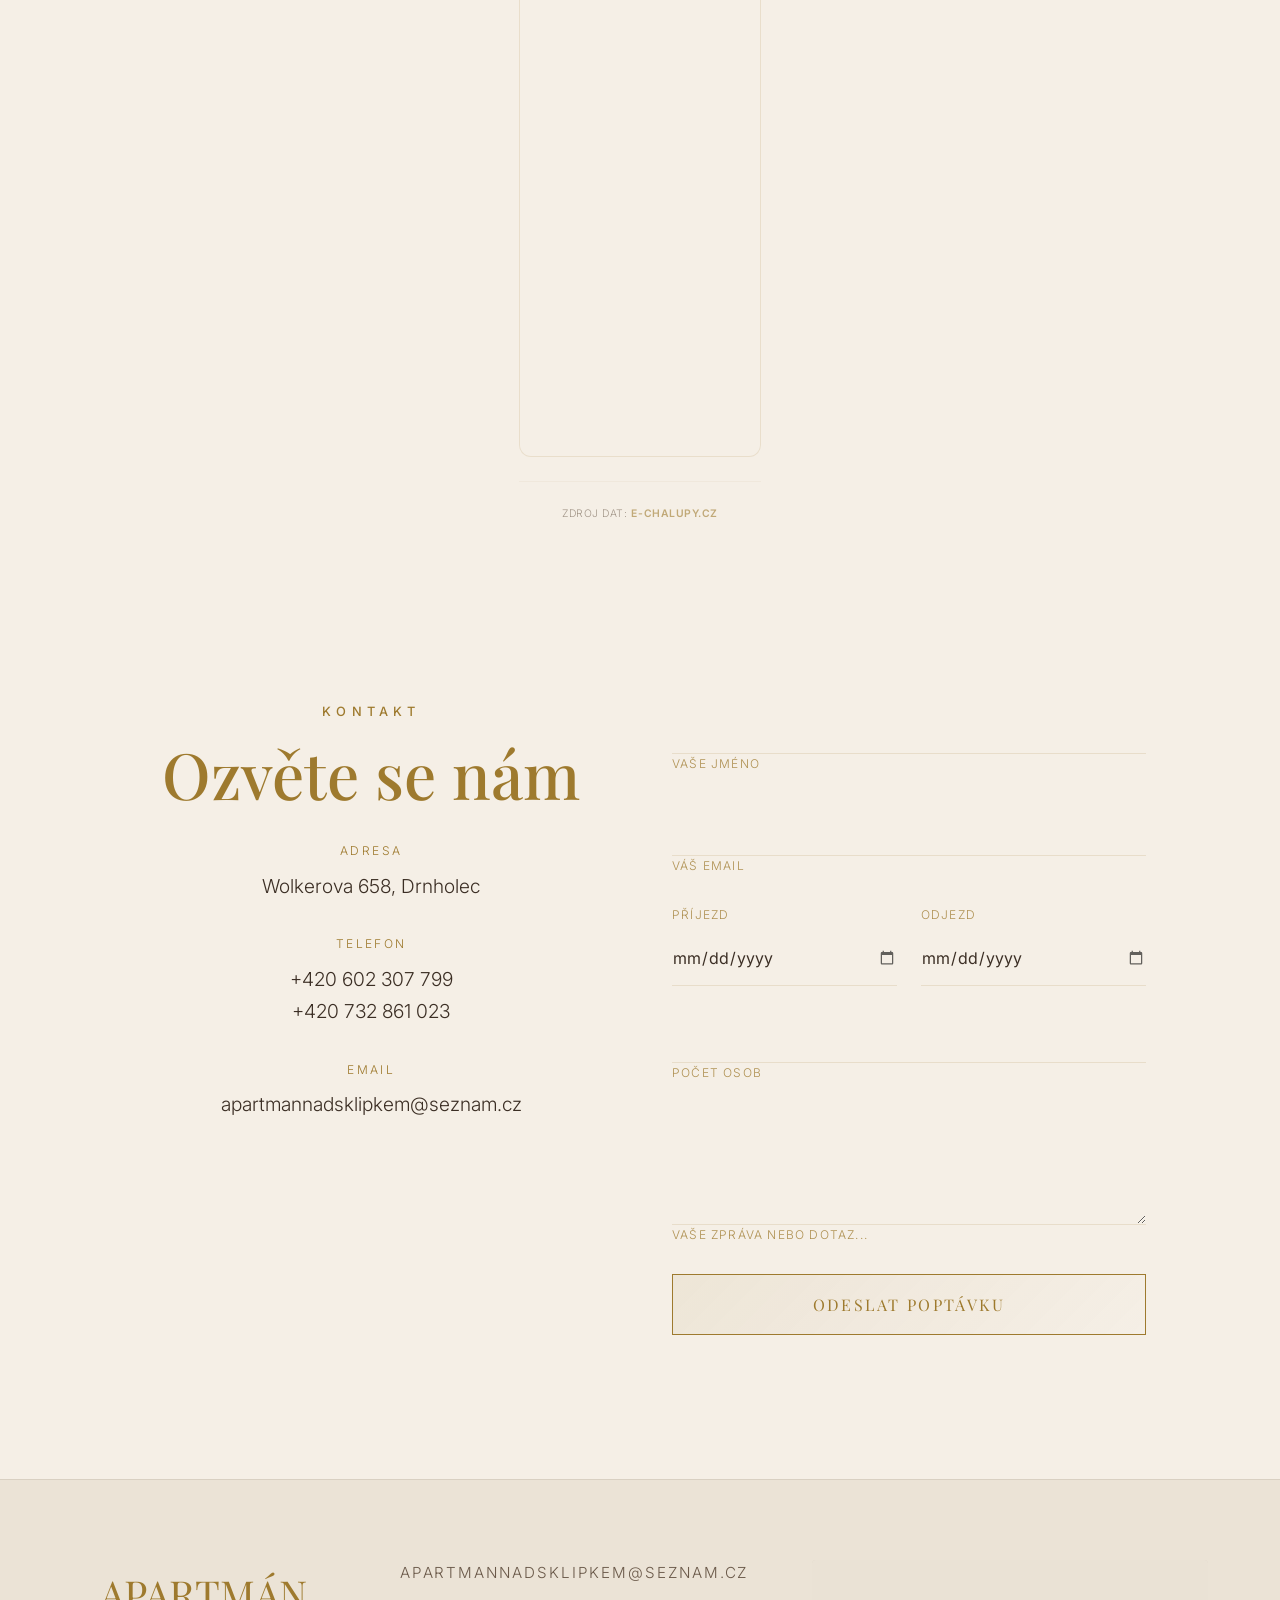
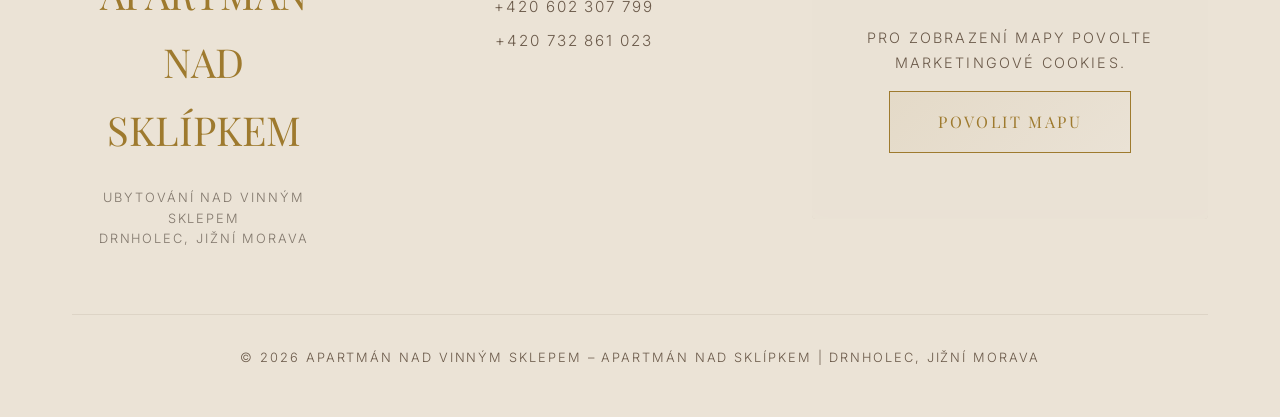
==== commit 06e24b1d: "update" ====
--- a/index.html
+++ b/index.html
@@ -193,7 +193,7 @@
                             <img src="assets/images/gallery/1.jpeg" alt="Obývací pokoj s gaučem a jídelním stolem"
                                 width="1200" height="800" loading="lazy">
                         </div>
-                                                <div class="gallery-slide">
+                        <div class="gallery-slide">
                             <img src="assets/images/gallery/2.jpeg" alt="Vstup do vinného sklepa s demižóny a sudy"
                                 width="1200" height="800" loading="lazy">
                         </div>
@@ -209,7 +209,7 @@
                             <img src="assets/images/gallery/5.jpeg" alt="Sprchový kout s umyvadlem" width="1200"
                                 height="800" loading="lazy">
                         </div>
-                                                <div class="gallery-slide">
+                        <div class="gallery-slide">
                             <img src="assets/images/gallery/6.jpeg" alt="Toaleta" width="1200" height="800"
                                 loading="lazy">
                         </div>
@@ -217,44 +217,49 @@
                             <img src="assets/images/gallery/7.jpeg" alt="Vybavená kuchyňka s lednicí a mikrovlnkou"
                                 width="1200" height="800" loading="lazy">
                         </div>
-                                                <div class="gallery-slide">
+                        <div class="gallery-slide">
                             <img src="assets/images/gallery/8.jpeg" alt="Venkovní posezení s dřevěným stolem"
                                 width="1200" height="800" loading="lazy">
                         </div>
-                                                <div class="gallery-slide">
+                        <div class="gallery-slide">
                             <img src="assets/images/gallery/9.jpeg" alt="Vinný sklep s klenbou a sudy" width="1200"
                                 height="800" loading="lazy">
                         </div>
-                                                                        <div class="gallery-slide">
-                            <img src="assets/images/gallery/10.jpeg" alt="Vinný sklep s klenbou a sudy" width="1200"
-                                height="800" loading="lazy">
-                        </div>
-                                                                        <div class="gallery-slide">
-                            <img src="assets/images/gallery/11.jpeg" alt="Vinný sklep s klenbou a sudy" width="1200"
-                                height="800" loading="lazy">
-                        </div>
-                                                                                                <div class="gallery-slide">
-                            <img src="assets/images/gallery/12.jpeg" alt="Vinný sklep s klenbou a sudy" width="1200"
-                                height="800" loading="lazy">
-                        </div>
-                    </div>
-
-                    <div class="gallery-nav">
-                        <div class="nav-btn nav-prev">&#8249;</div>
-                        <div class="nav-btn nav-next">&#8250;</div>
-                    </div>
-
-
-
-                    <!-- Fullscreen button -->
-                    <button class="gallery-fullscreen-btn" aria-label="Zobrazit na celou obrazovku" title="Zvětšit">
-                        <svg width="20" height="20" viewBox="0 0 24 24" fill="none" stroke="currentColor"
-                            stroke-width="2">
-                            <path
-                                d="M8 3H5a2 2 0 0 0-2 2v3m18 0V5a2 2 0 0 0-2-2h-3m0 18h3a2 2 0 0 0 2-2v-3M3 16v3a2 2 0 0 0 2 2h3" />
-                        </svg>
-                    </button>
-                </div>
+
+                    </div>
+                    <div class="gallery-slide">
+                        <img src="assets/images/gallery/new1.jpeg" alt="Vinný sklep s klenbou a sudy" width="1200"
+                            height="800" loading="lazy">
+                    </div>
+                    <div class="gallery-slide">
+                        <img src="assets/images/gallery/10.jpeg" alt="Vinný sklep s klenbou a sudy" width="1200"
+                            height="800" loading="lazy">
+                    </div>
+                    <div class="gallery-slide">
+                        <img src="assets/images/gallery/11.jpeg" alt="Vinný sklep s klenbou a sudy" width="1200"
+                            height="800" loading="lazy">
+                    </div>
+                    <div class="gallery-slide">
+                        <img src="assets/images/gallery/12.jpeg" alt="Vinný sklep s klenbou a sudy" width="1200"
+                            height="800" loading="lazy">
+                    </div>
+                </div>
+
+                <div class="gallery-nav">
+                    <div class="nav-btn nav-prev">&#8249;</div>
+                    <div class="nav-btn nav-next">&#8250;</div>
+                </div>
+
+
+
+                <!-- Fullscreen button -->
+                <button class="gallery-fullscreen-btn" aria-label="Zobrazit na celou obrazovku" title="Zvětšit">
+                    <svg width="20" height="20" viewBox="0 0 24 24" fill="none" stroke="currentColor" stroke-width="2">
+                        <path
+                            d="M8 3H5a2 2 0 0 0-2 2v3m18 0V5a2 2 0 0 0-2-2h-3m0 18h3a2 2 0 0 0 2-2v-3M3 16v3a2 2 0 0 0 2 2h3" />
+                    </svg>
+                </button>
+            </div>
             </div>
 
             <!-- Sconce -->
@@ -512,8 +517,8 @@
 
                     <div class="calendar-source">
                         <span>Zdroj dat:</span>
-                        <a href="https://www.e-chalupy.cz/objekt/21317-apartman-nad-vinnym-sklepem-drnholec/" target="_blank"
-                            rel="noopener">e-chalupy.cz</a>
+                        <a href="https://www.e-chalupy.cz/objekt/21317-apartman-nad-vinnym-sklepem-drnholec/"
+                            target="_blank" rel="noopener">e-chalupy.cz</a>
                     </div>
                 </div>
             </div>
@@ -547,7 +552,8 @@
                     </div>
 
                     <div class="reveal">
-                        <form class="contact-form" action="https://formsubmit.co/apartmannadsklipkem@seznam.cz" method="POST">
+                        <form class="contact-form" action="https://formsubmit.co/apartmannadsklipkem@seznam.cz"
+                            method="POST">
                             <input type="hidden" name="_captcha" value="false">
                             <input type="hidden" name="_subject" value="Nová zpráva z webu – Apartmán nad sklípkem">
                             <input type="hidden" name="_next" value="https://apartmannadsklipkem.cz/dekujeme.html">
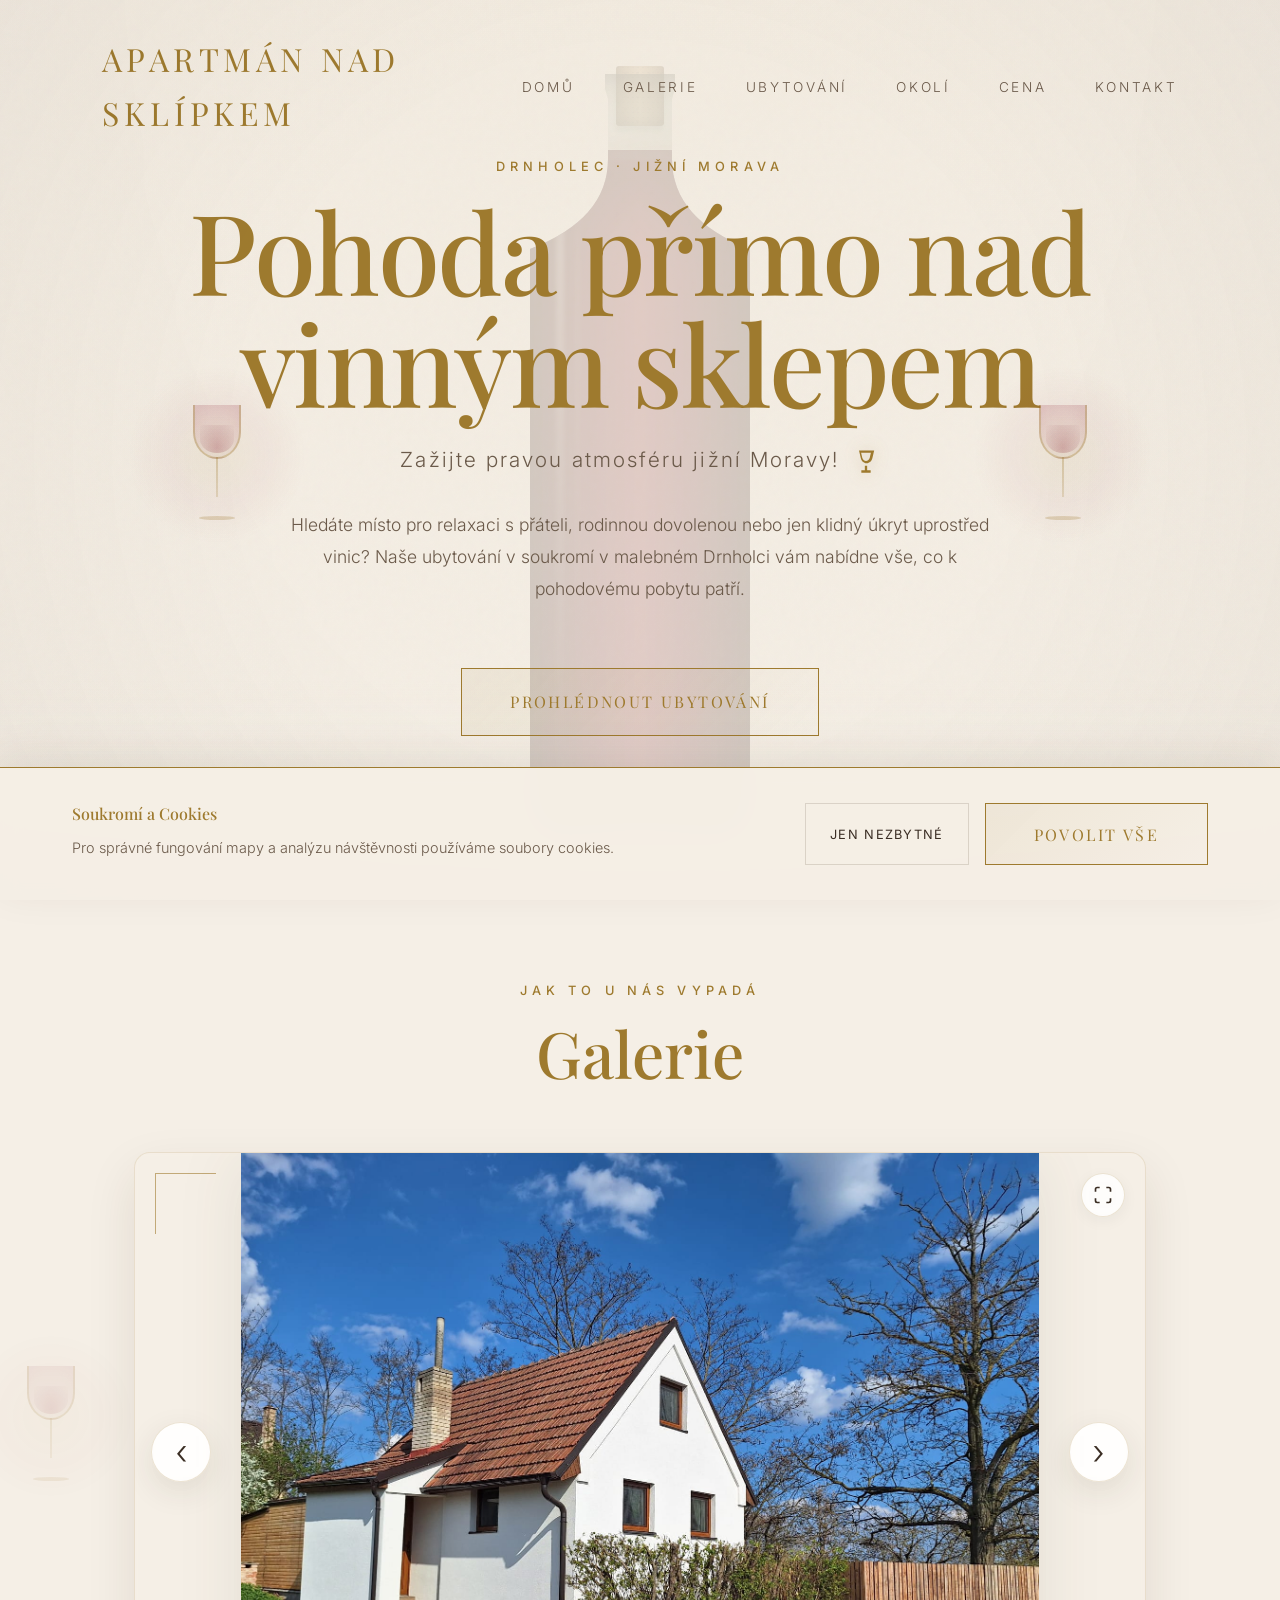
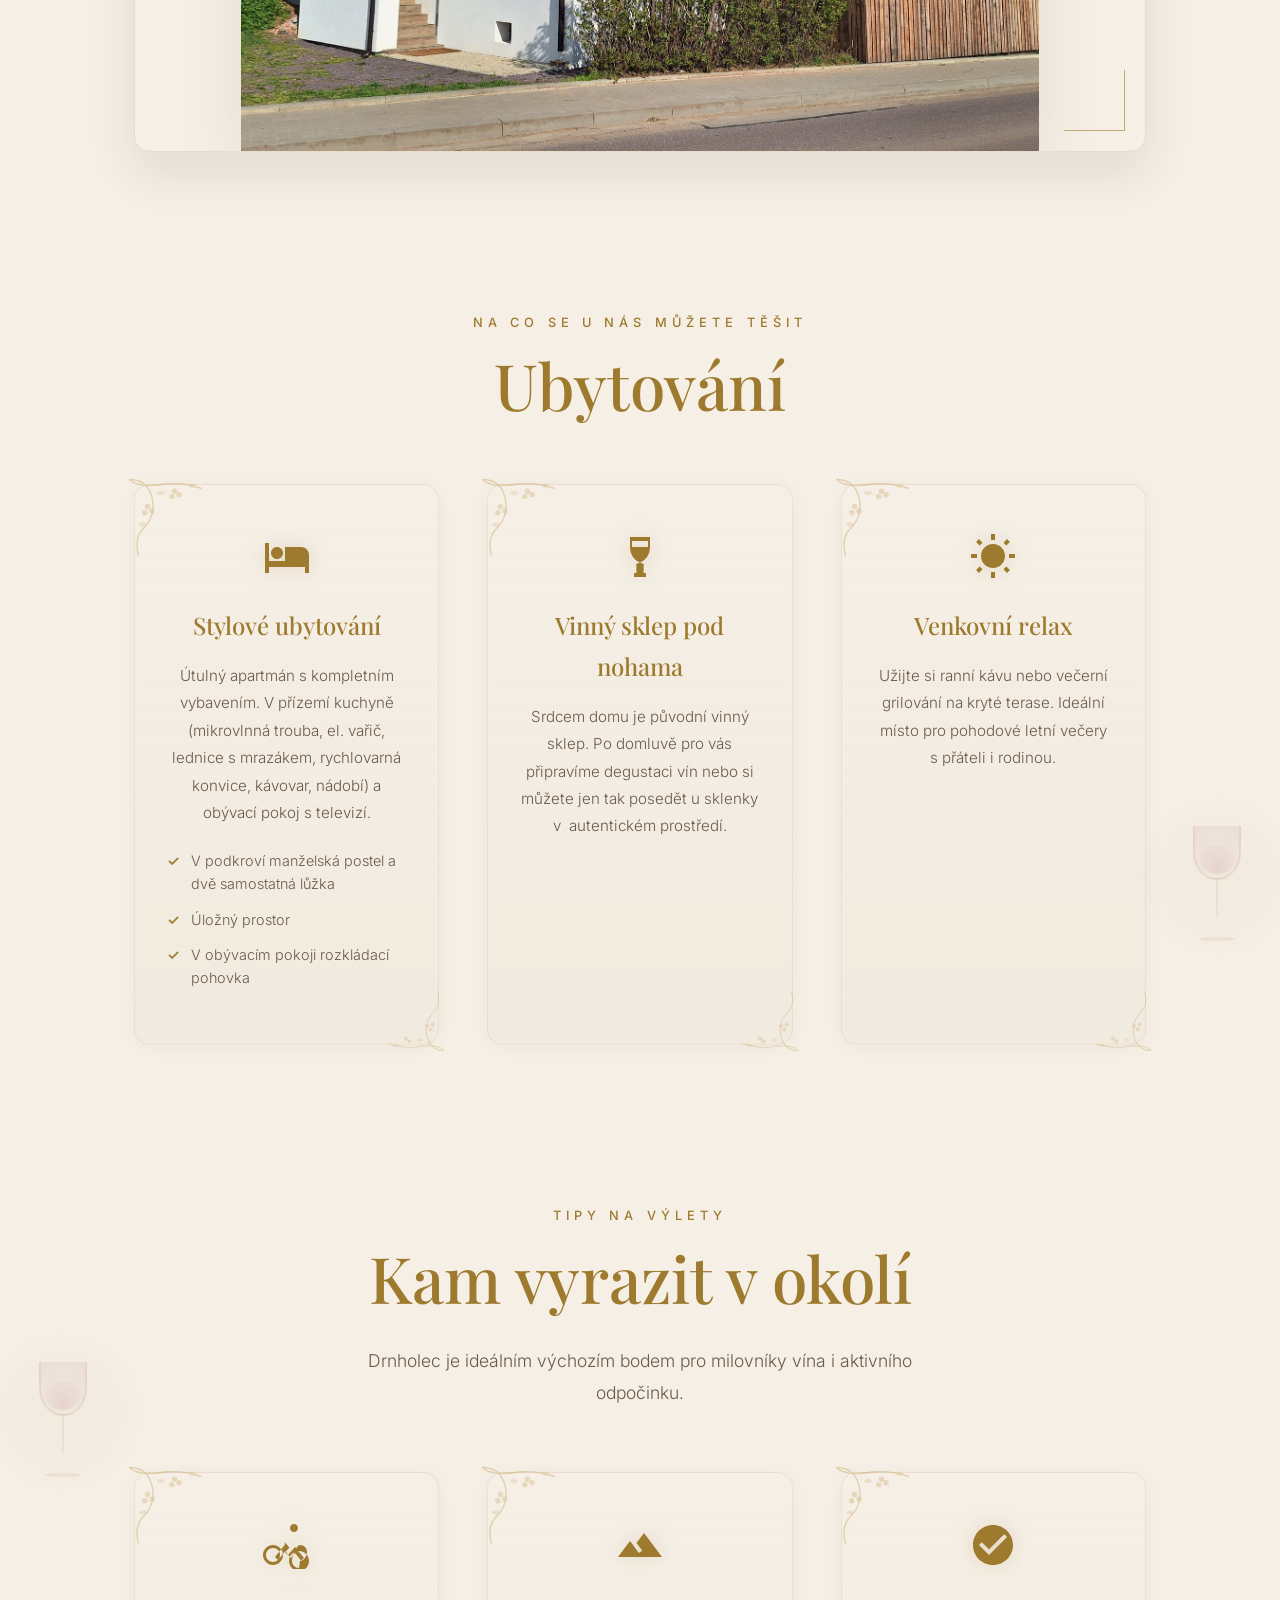
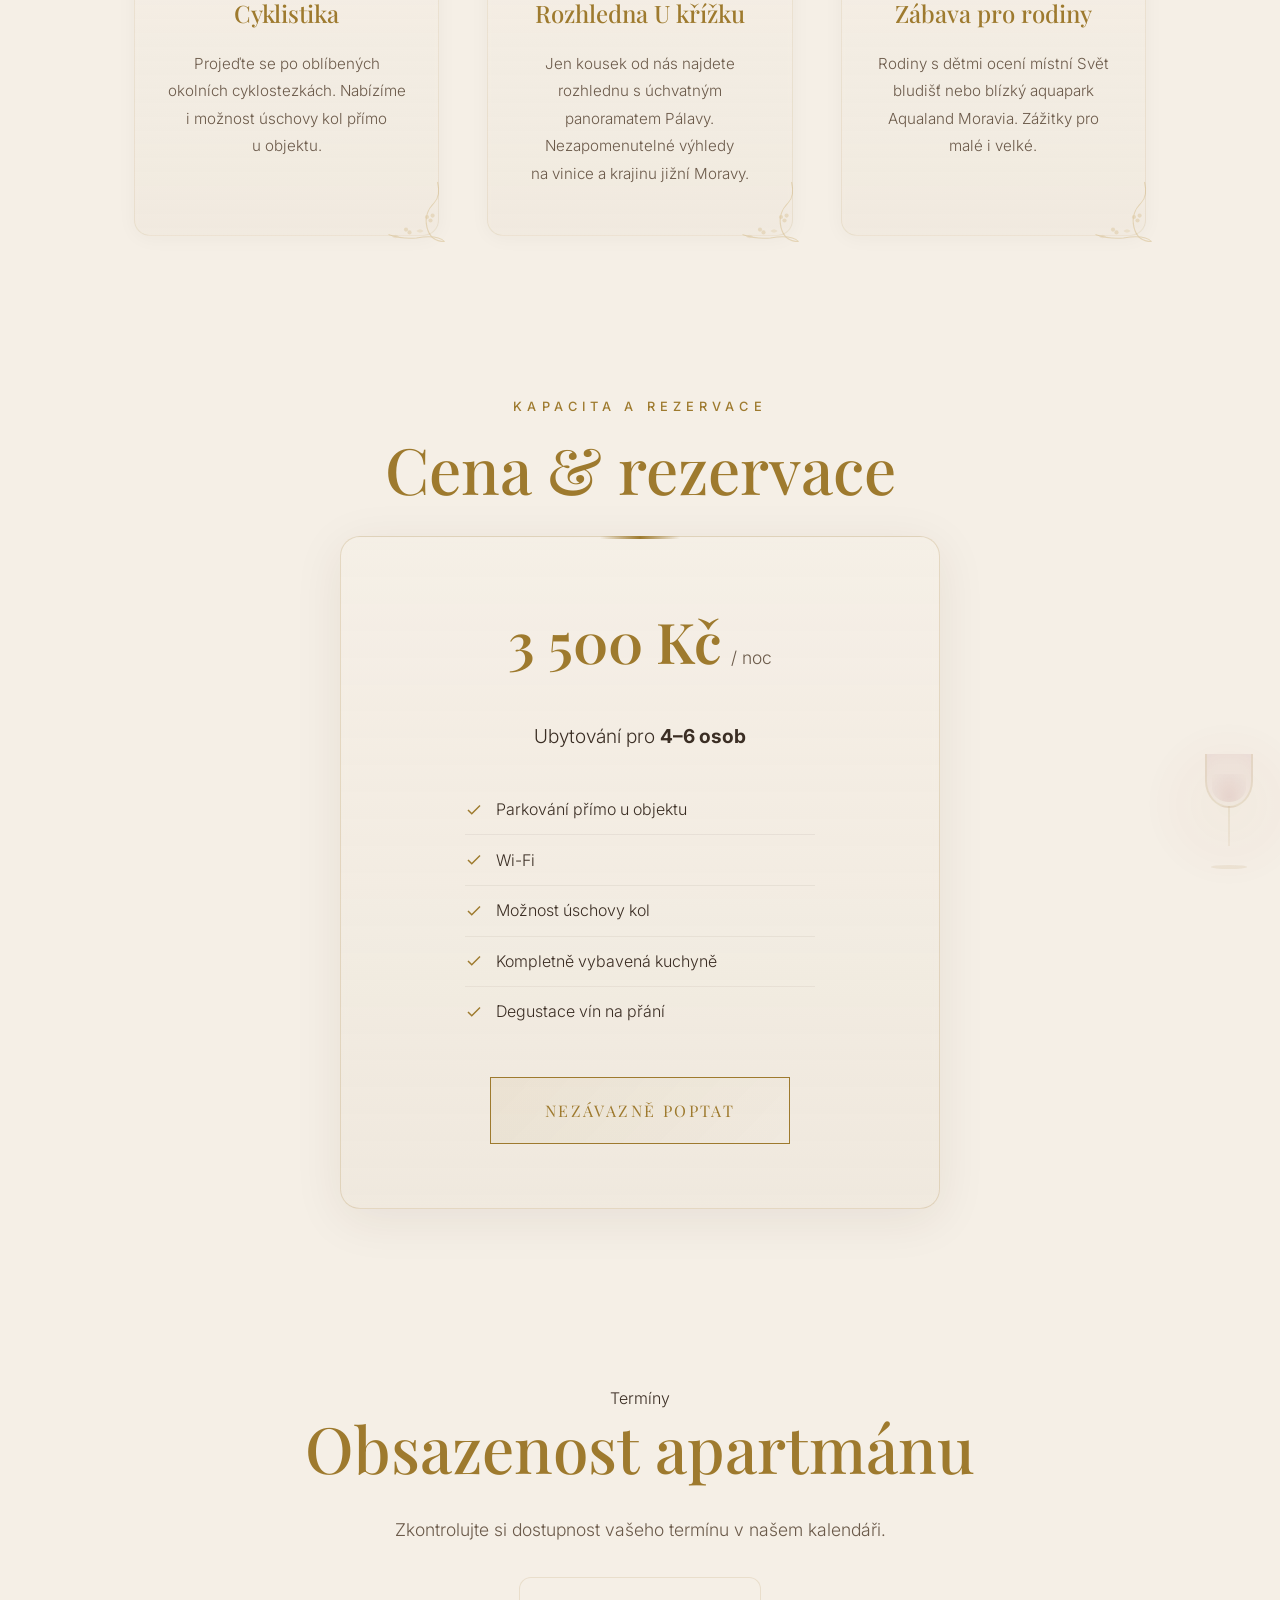
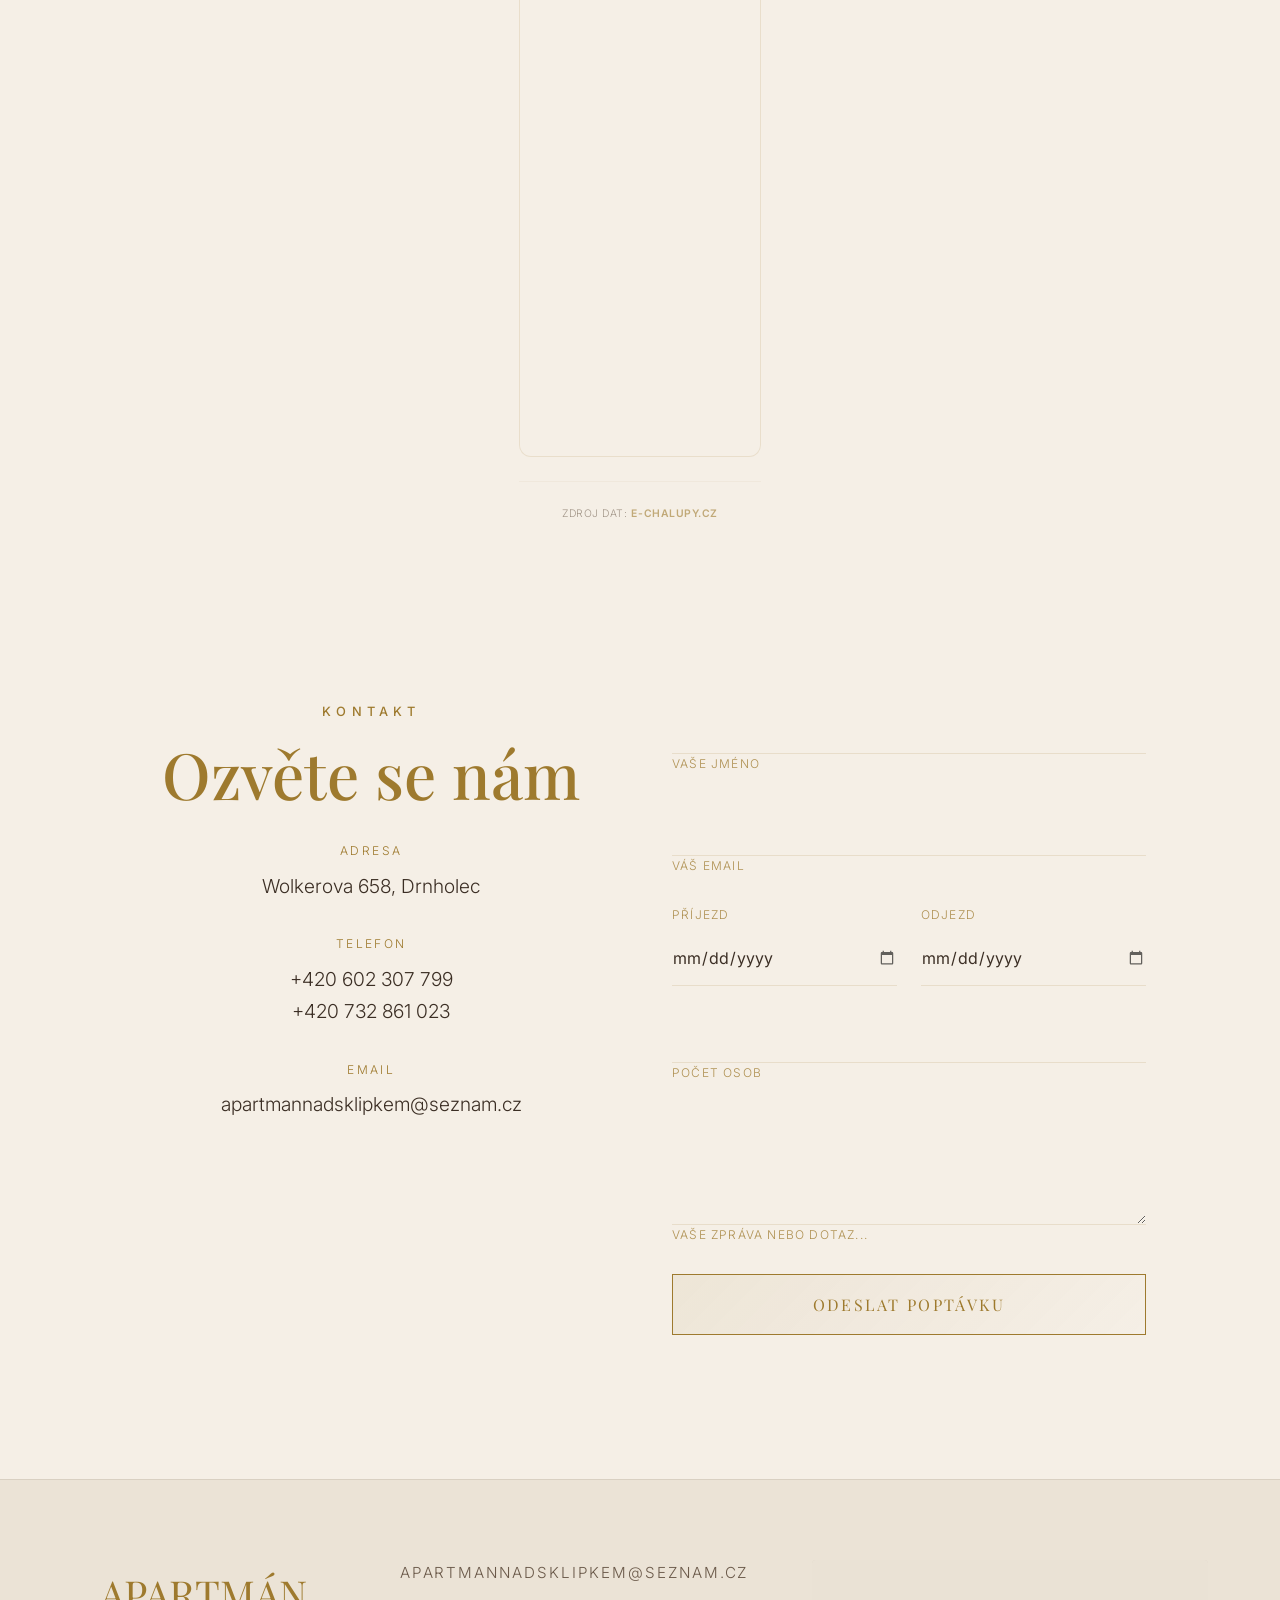
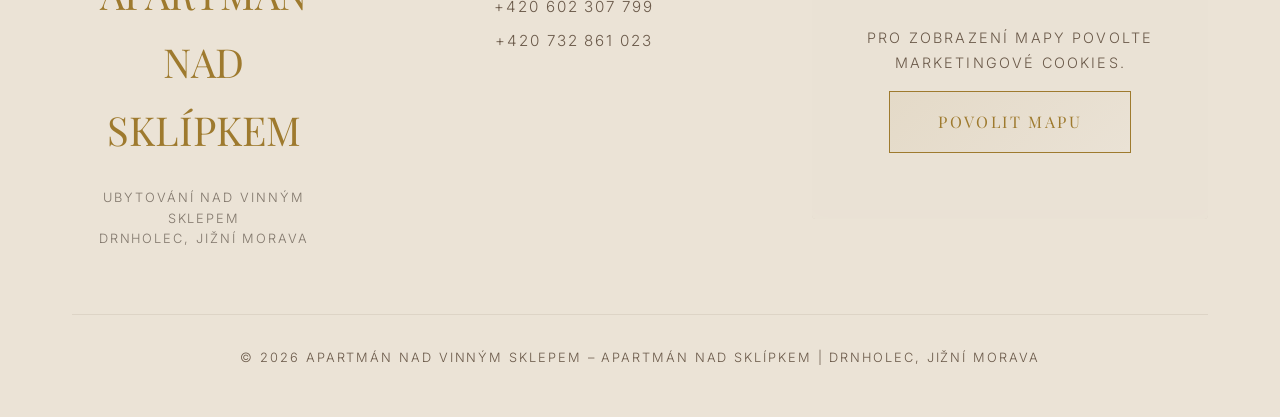
==== commit a3e65259: "Add files via upload" ====
--- a/index.html
+++ b/index.html
@@ -225,25 +225,23 @@
                             <img src="assets/images/gallery/9.jpeg" alt="Vinný sklep s klenbou a sudy" width="1200"
                                 height="800" loading="lazy">
                         </div>
-
-                    </div>
-                    <div class="gallery-slide">
-                        <img src="assets/images/gallery/new1.jpeg" alt="Vinný sklep s klenbou a sudy" width="1200"
-                            height="800" loading="lazy">
-                    </div>
-                    <div class="gallery-slide">
-                        <img src="assets/images/gallery/10.jpeg" alt="Vinný sklep s klenbou a sudy" width="1200"
-                            height="800" loading="lazy">
-                    </div>
-                    <div class="gallery-slide">
-                        <img src="assets/images/gallery/11.jpeg" alt="Vinný sklep s klenbou a sudy" width="1200"
-                            height="800" loading="lazy">
-                    </div>
-                    <div class="gallery-slide">
-                        <img src="assets/images/gallery/12.jpeg" alt="Vinný sklep s klenbou a sudy" width="1200"
-                            height="800" loading="lazy">
-                    </div>
-                </div>
+                        <div class="gallery-slide">
+                            <img src="assets/images/gallery/new1.jpeg" alt="Vinný sklep s klenbou a sudy" width="1200"
+                                height="800" loading="lazy">
+                        </div>
+                        <div class="gallery-slide">
+                            <img src="assets/images/gallery/10.jpeg" alt="Vinný sklep s klenbou a sudy" width="1200"
+                                height="800" loading="lazy">
+                        </div>
+                        <div class="gallery-slide">
+                            <img src="assets/images/gallery/11.jpeg" alt="Vinný sklep s klenbou a sudy" width="1200"
+                                height="800" loading="lazy">
+                        </div>
+                        <div class="gallery-slide">
+                            <img src="assets/images/gallery/12.jpeg" alt="Vinný sklep s klenbou a sudy" width="1200"
+                                height="800" loading="lazy">
+                        </div>
+                    </div>
 
                 <div class="gallery-nav">
                     <div class="nav-btn nav-prev">&#8249;</div>
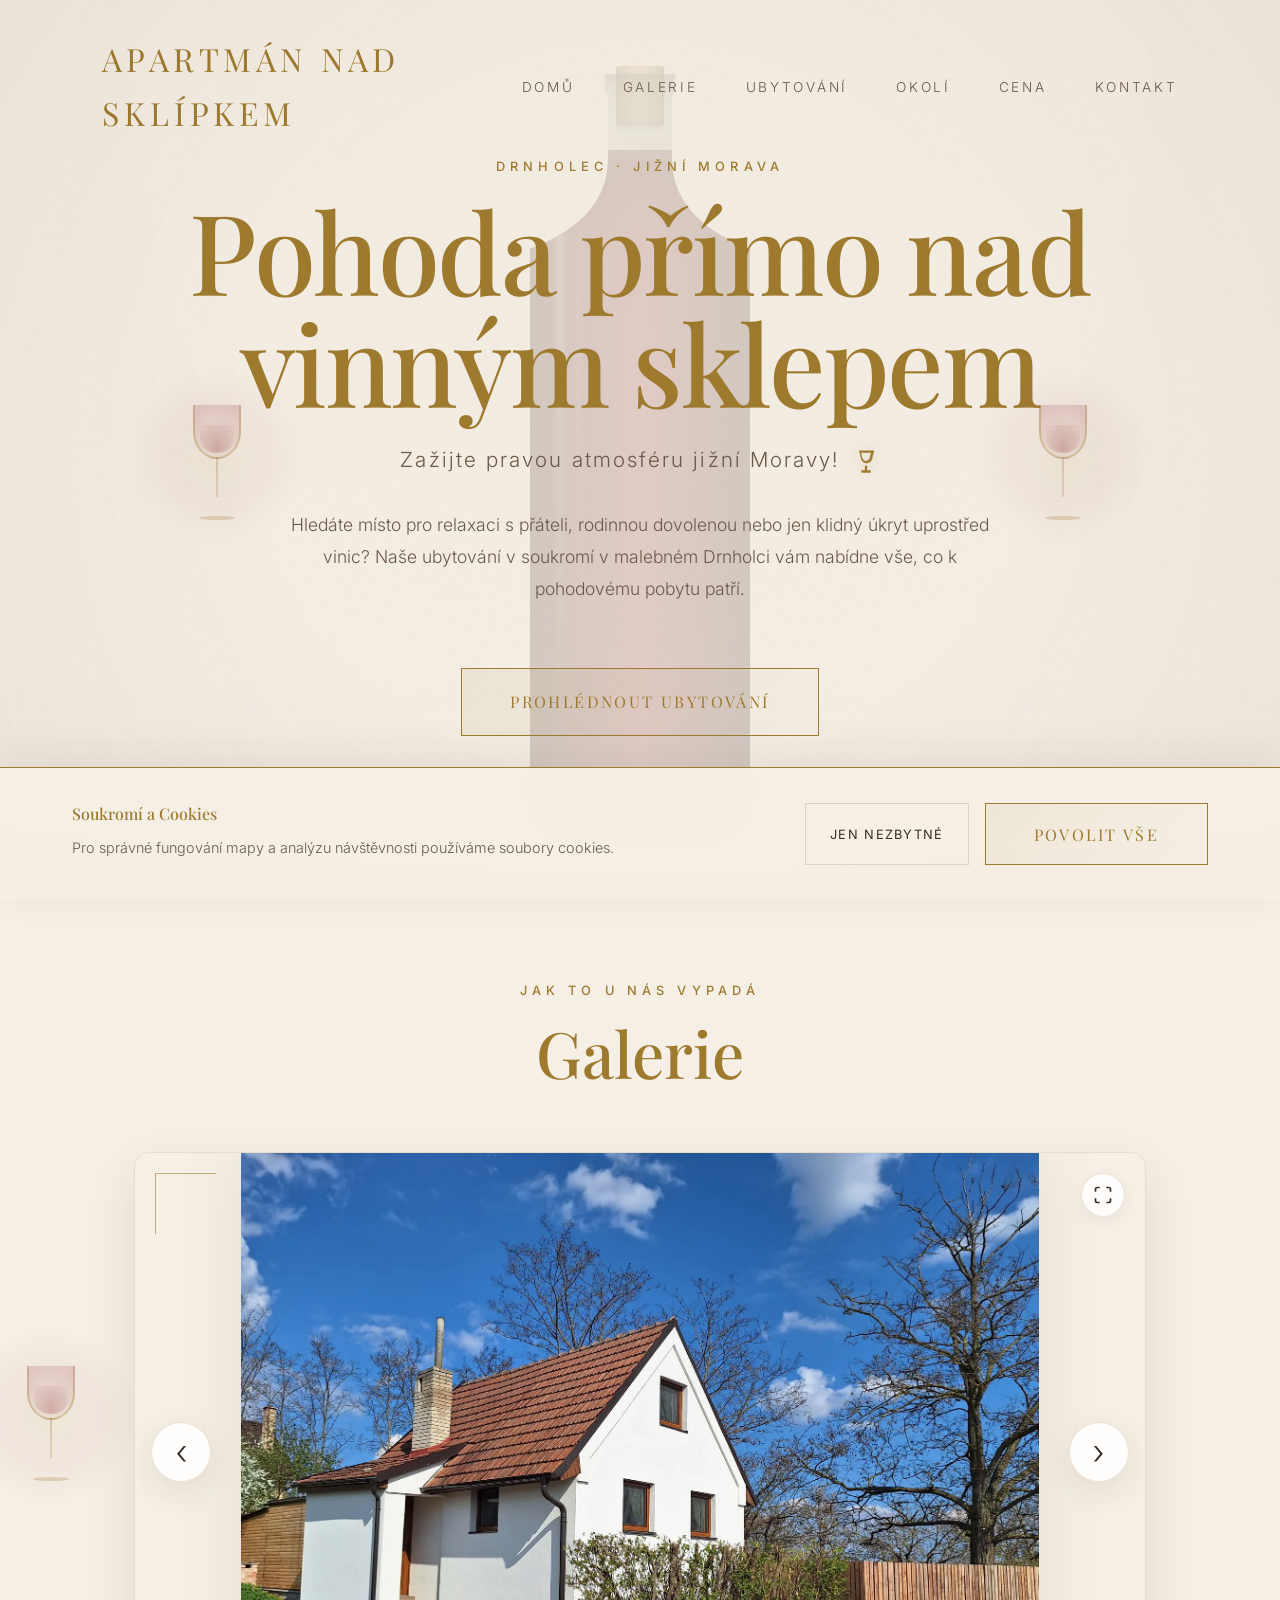
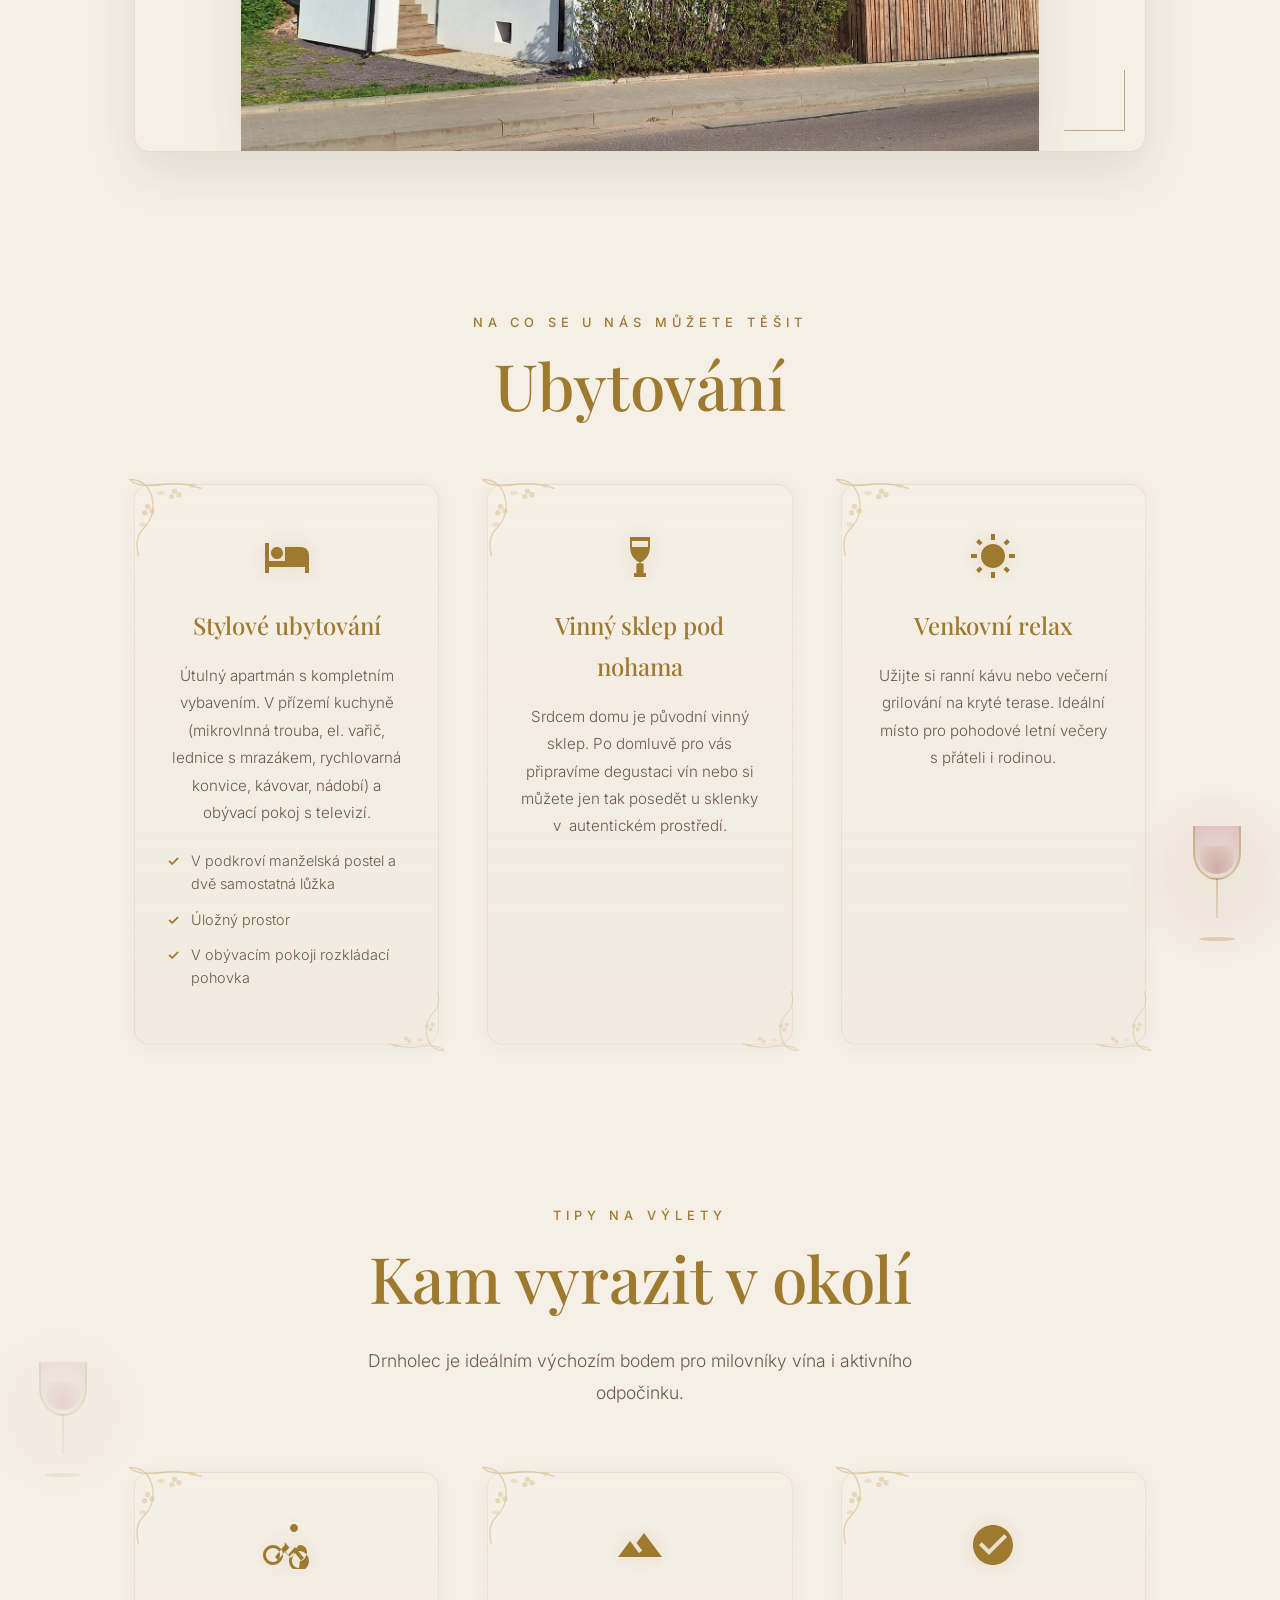
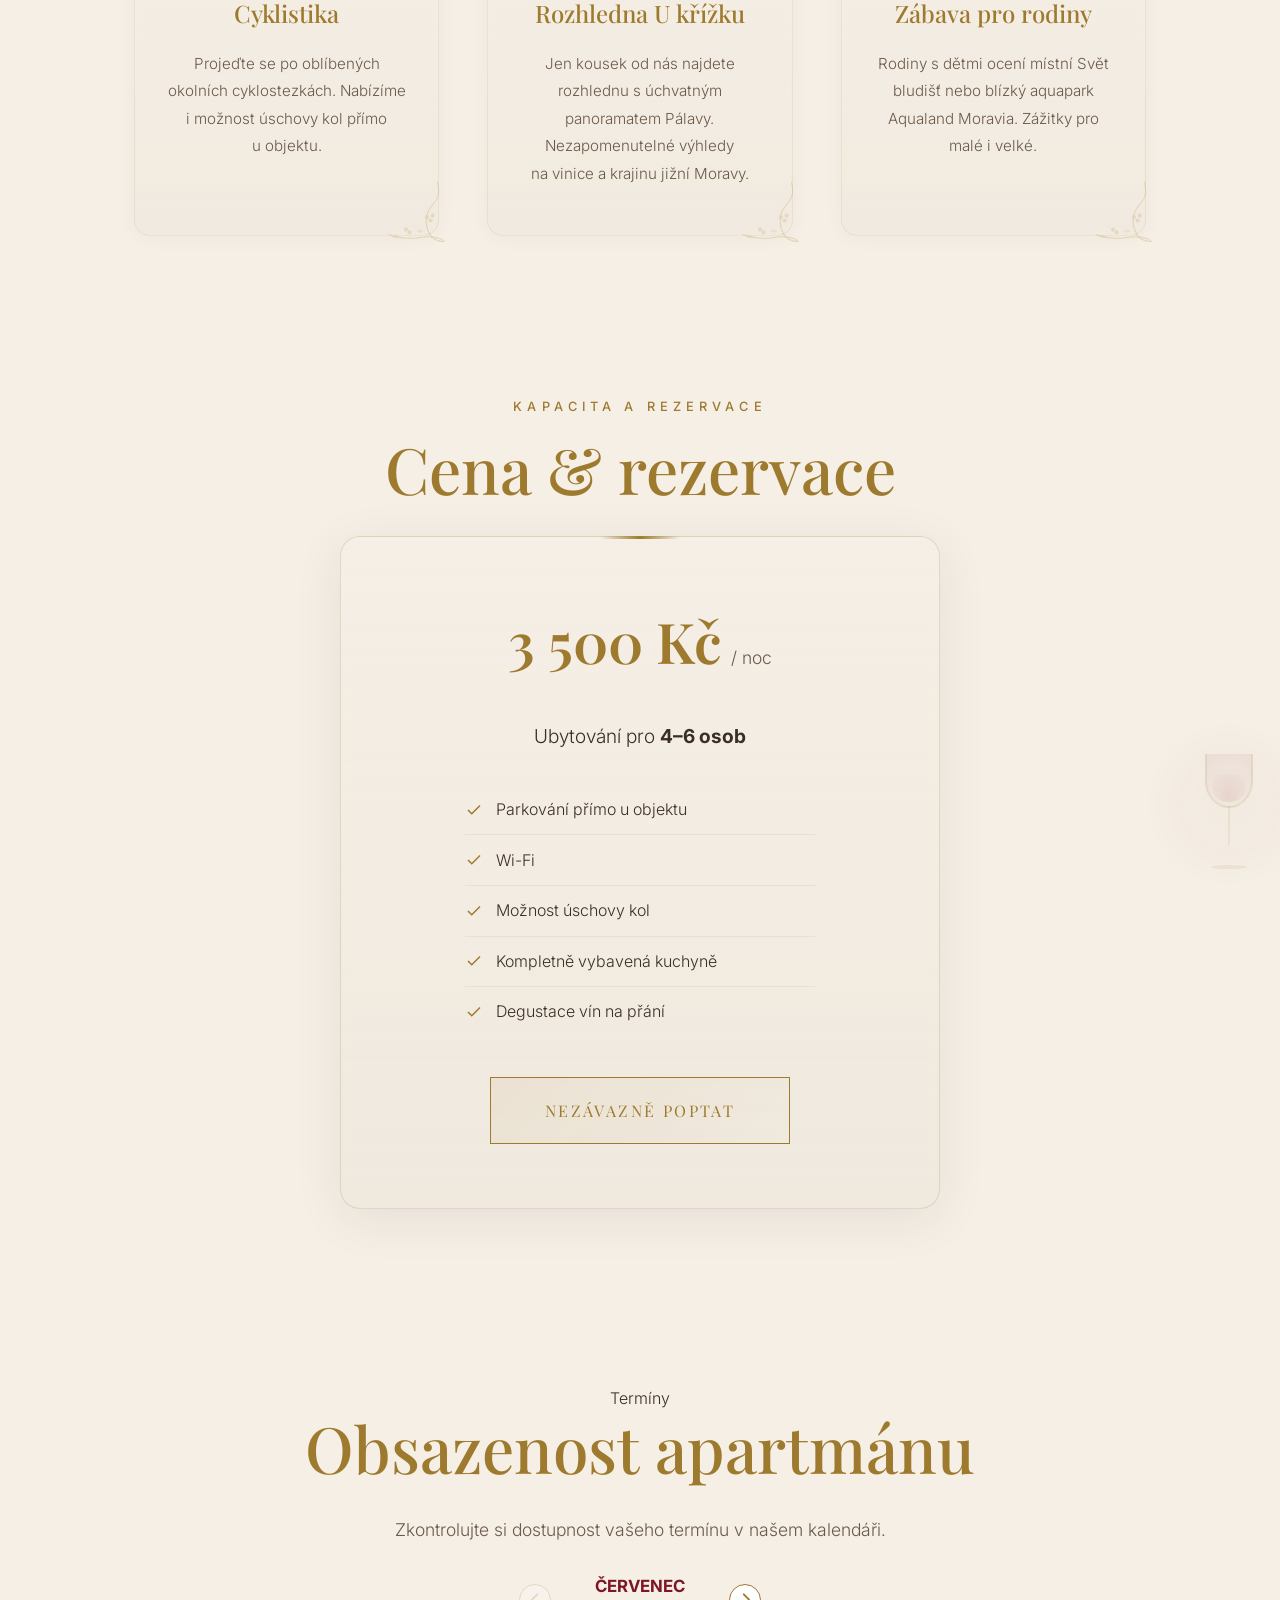
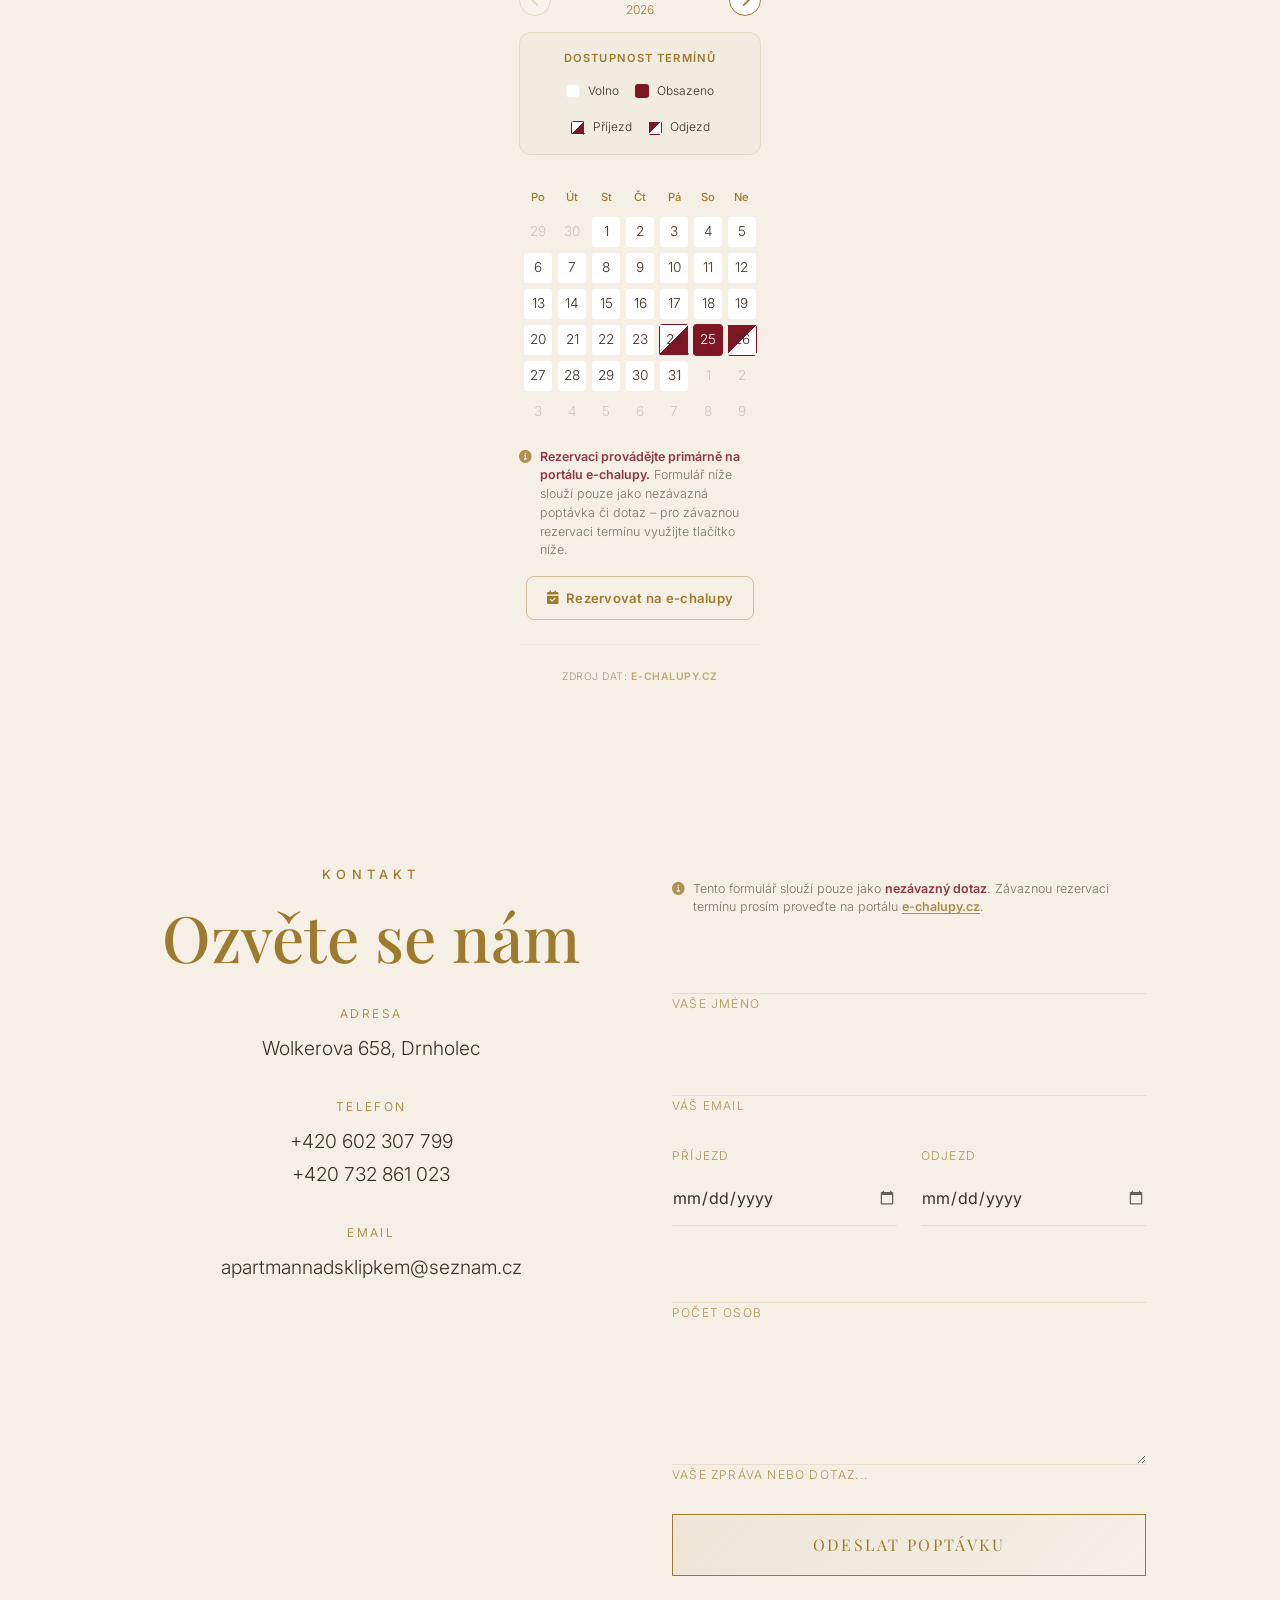
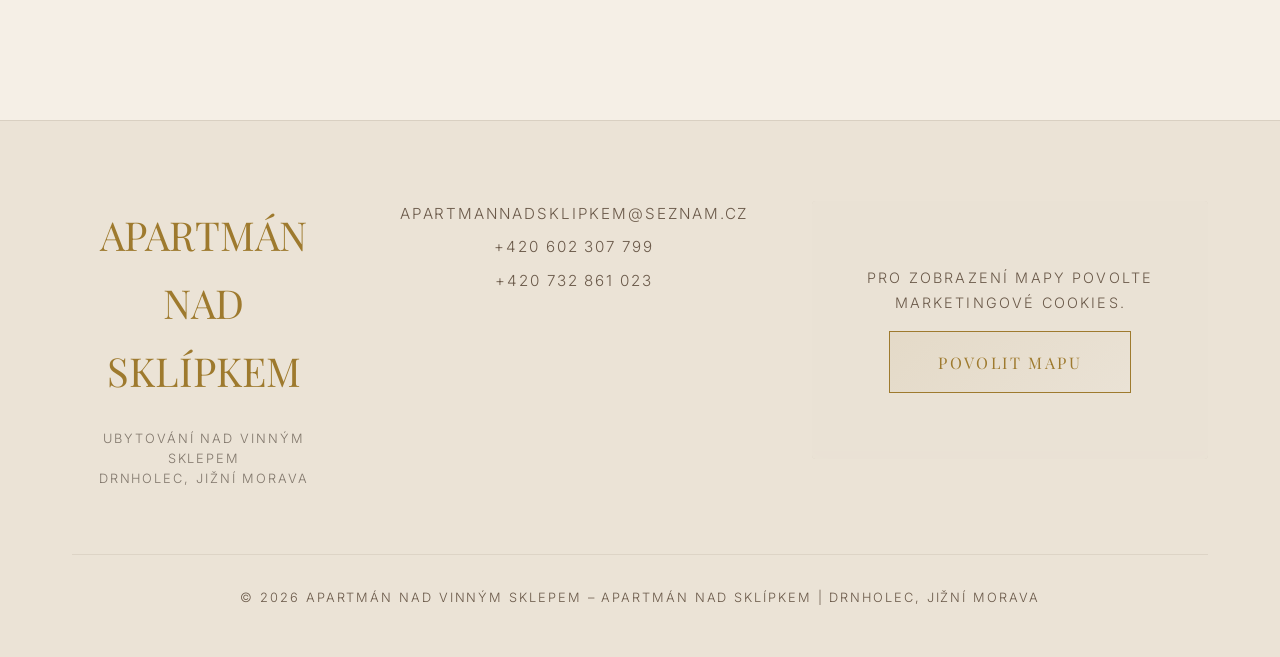
==== commit 27f062aa: "Add files via upload" ====
--- a/index.html
+++ b/index.html
@@ -1,656 +1,955 @@
-<!DOCTYPE html>
-<html lang="cs">
-
-<head>
-    <meta charset="UTF-8">
-    <meta name="viewport" content="width=device-width, initial-scale=1.0">
-    <title>Apartmán nad vinným sklepem | Drnholec – jižní Morava</title>
-    <meta name="description"
-        content="Útulný apartmán přímo nad vinným sklepem v Drnholci. Ubytování pro 4–6 osob, degustace moravských vín, terasa s grilem. Ideální základna pro cyklistiku a výlety po jižní Moravě.">
-    <meta name="keywords"
-        content="ubytování Drnholec, apartmán jižní Morava, vinný sklep, degustace vín, Pálava, cyklistika Morava, dovolená Morava">
-    <meta name="author" content="Apartmán nad sklípkem">
-
-    <!-- Open Graph / Facebook -->
-    <meta property="og:type" content="website">
-    <meta property="og:url" content="https://www.apartmannadsklipkem.cz/">
-    <meta property="og:title" content="Apartmán nad vinným sklepem | Drnholec">
-    <meta property="og:description"
-        content="Útulný apartmán přímo nad vinným sklepem v Drnholci. Degustace, terasa, výlety. Ubytování pro 4–6 osob.">
-    <meta property="og:image" content="assets/images/gallery/1.jpeg">
-
-    <!-- Twitter -->
-    <meta property="twitter:card" content="summary_large_image">
-    <meta property="twitter:url" content="https://www.apartmannadsklipkem.cz/">
-    <meta property="twitter:title" content="Apartmán nad vinným sklepem | Drnholec">
-    <meta property="twitter:description"
-        content="Útulný apartmán přímo nad vinným sklepem v Drnholci. Degustace, terasa, výlety. Ubytování pro 4–6 osob.">
-    <meta property="twitter:image" content="assets/images/gallery/1.jpeg">
-
-    <!-- Structured Data (JSON-LD) -->
-    <script type="application/ld+json">
-    {
-      "@context": "https://schema.org",
-      "@type": "LodgingBusiness",
-      "name": "Apartmán nad vinným sklepem – Apartmán nad sklípkem",
-      "image": "assets/images/gallery/1.jpeg",
-      "url": "https://www.apartmannadsklipkem.cz/",
-      "telephone": ["+420602307799", "+420732861023"],
-      "email": "apartmannadsklipkem@seznam.cz",
-      "address": {
-        "@type": "PostalAddress",
-        "streetAddress": "Wolkerova 658",
-        "addressLocality": "Drnholec",
-        "addressRegion": "Jihomoravský kraj",
-        "addressCountry": "CZ"
-      },
-      "priceRange": "3500 CZK/noc",
-      "description": "Útulný apartmán přímo nad vinným sklepem v Drnholci. Ubytování pro 4–6 osob s degustací moravských vín.",
-      "amenityFeature": [
-        {"@type": "LocationFeatureSpecification", "name": "Wi-Fi", "value": true},
-        {"@type": "LocationFeatureSpecification", "name": "Parkování", "value": true},
-        {"@type": "LocationFeatureSpecification", "name": "Úschova kol", "value": true}
-      ]
-    }
-    </script>
-
-    <!-- Favicon (SVG) -->
-    <link rel="icon" type="image/svg+xml"
-        href="data:image/svg+xml,%3Csvg xmlns='http://www.w3.org/2000/svg' viewBox='0 0 32 32'%3E%3Cpath d='M10 4h12l-2 10a4 4 0 01-4 4 4 4 0 01-4-4L10 4z' fill='%239e7a2e'/%3E%3Crect x='15' y='18' width='2' height='8' fill='%239e7a2e'/%3E%3Crect x='11' y='26' width='10' height='2' rx='1' fill='%239e7a2e'/%3E%3C/svg%3E">
-
-    <!-- Premium Typography -->
-    <link rel="preconnect" href="https://fonts.googleapis.com">
-    <link rel="preconnect" href="https://fonts.gstatic.com" crossorigin>
-    <link
-        href="https://fonts.googleapis.com/css2?family=Playfair+Display:ital,wght@0,400;0,500;0,600;0,700;1,400&family=Cormorant+Garamond:ital,wght@0,400;0,500;0,600;0,700;1,400&family=Inter:wght@200;300;400;500&display=swap"
-        rel="stylesheet">
-
-    <!-- Stylesheets -->
-    <link rel="stylesheet" href="assets/css/base.css">
-    <link rel="stylesheet" href="assets/css/layout.css">
-    <link rel="stylesheet" href="assets/css/components.css">
-    <link rel="stylesheet" href="assets/css/bottle.css">
-    <link rel="stylesheet" href="assets/css/decorations.css">
-    <link rel="stylesheet" href="assets/css/animations.css">
-    <link rel="stylesheet" href="https://cdnjs.cloudflare.com/ajax/libs/font-awesome/6.5.1/css/all.min.css">
-
-    <noscript>
-        <style>
-            #preloader {
-                display: none !important;
-            }
-
-            body {
-                overflow: visible !important;
-            }
-        </style>
-    </noscript>
-</head>
-
-<body>
-
-    <!-- Preloader -->
-    <div id="preloader">
-        <div class="loader-content">
-            <span class="loader-text">Apartmán nad sklípkem</span>
-            <div class="loader-line"></div>
-        </div>
-    </div>
-
-    <!-- Atmospheric Structural Elements -->
-    <div class="cellar-arch"></div>
-    <div class="cellar-vignette"></div>
-    <div class="cellar-floor"></div>
-
-    <!-- Background Wine Bottle (Centered, Low Opacity) -->
-    <div class="bottle-container">
-        <div class="bottle-wrapper">
-            <div class="bottle-cork"></div>
-            <div class="bottle-mask">
-                <div class="bottle-glass"></div>
-                <div class="wine-liquid" id="wine-liquid"></div>
-            </div>
-        </div>
-    </div>
-
-    <!-- Navigation -->
-    <nav class="main-nav">
-        <div class="logo">APARTMÁN NAD SKLÍPKEM</div>
-        <ul class="nav-links">
-            <li><a href="#intro">Domů</a></li>
-            <li><a href="#gallery">Galerie</a></li>
-            <li><a href="#ubytovani">Ubytování</a></li>
-            <li><a href="#vylety">Okolí</a></li>
-            <li><a href="#cena">Cena</a></li>
-            <li><a href="#contact">Kontakt</a></li>
-        </ul>
-        <button class="mobile-menu-btn" aria-label="Menu">
-            <span></span>
-            <span></span>
-            <span></span>
-        </button>
-    </nav>
-
-    <main>
-
-        <!-- Hero Section -->
-        <section id="intro" class="section hero-section">
-            <div class="container text-center">
-                <div class="reveal reveal-zoom">
-                    <span class="section-subtitle">Drnholec · Jižní Morava</span>
-                    <h1 class="hero-title">Pohoda přímo nad vinným sklepem</h1>
-                    <p class="hero-subtitle">Zažijte pravou atmosféru jižní Moravy! <svg class="hero-wine-icon"
-                            xmlns="http://www.w3.org/2000/svg" width="28" height="28" viewBox="0 0 24 24"
-                            fill="currentColor">
-                            <path
-                                d="M6 3l1.5 6.5c.5 2.5 2.5 4.5 5 4.5s4.5-2 5-4.5L19 3H6zm6 9c-1.5 0-2.8-1.2-3.2-2.8L7.8 5h8.4l-1 4.2C14.8 10.8 13.5 12 12 12zm1 4h-2v4H8v2h8v-2h-3v-4z" />
-                        </svg></p>
-                </div>
-                <div class="mt-2 reveal reveal-delay-1">
-                    <p class="hero-desc">Hledáte místo pro relaxaci s přáteli, rodinnou dovolenou nebo jen klidný úkryt
-                        uprostřed vinic? Naše ubytování v soukromí v malebném Drnholci vám nabídne vše, co k pohodovému
-                        pobytu patří.</p>
-                </div>
-                <div class="mt-4 reveal reveal-delay-2">
-                    <a href="#ubytovani" class="btn-primary">Prohlédnout ubytování</a>
-                </div>
-            </div>
-
-            <!-- Symmetric Sconces - Left -->
-            <div class="sconce-decoration sconce-left reveal reveal-left parallax" data-speed="0.2"
-                style="top: 45%; left: 15%;">
-                <div class="sconce-glow"></div>
-                <div class="sconce">
-                    <div class="sconce-flame"></div>
-                </div>
-            </div>
-
-            <!-- Symmetric Sconces - Right -->
-            <div class="sconce-decoration sconce-right reveal reveal-right parallax" data-speed="0.2"
-                style="top: 45%; right: 15%;">
-                <div class="sconce-glow"></div>
-                <div class="sconce">
-                    <div class="sconce-flame"></div>
-                </div>
-            </div>
-        </section>
-
-        <!-- Gallery Section -->
-        <section id="gallery" class="section">
-            <div class="container">
-                <div class="reveal text-center">
-                    <span class="section-subtitle">Jak to u nás vypadá</span>
-                    <h2 class="section-title">Galerie</h2>
-                </div>
-
-                <div class="gallery-carousel mt-4 reveal reveal-zoom">
-                    <div class="gallery-slides">
-                        <!-- Add side indicators for mobile -->
-                        <span class="mobile-swipe-indicator indicator-left">&#8249;</span>
-                        <span class="mobile-swipe-indicator indicator-right">&#8250;</span>
-
-                        <div class="gallery-slide active">
-                            <img src="assets/images/gallery/1.jpeg" alt="Obývací pokoj s gaučem a jídelním stolem"
-                                width="1200" height="800" loading="lazy">
-                        </div>
-                        <div class="gallery-slide">
-                            <img src="assets/images/gallery/2.jpeg" alt="Vstup do vinného sklepa s demižóny a sudy"
-                                width="1200" height="800" loading="lazy">
-                        </div>
-                        <div class="gallery-slide">
-                            <img src="assets/images/gallery/3.jpeg" alt="Podkrovní ložnice se dvěma postelemi"
-                                width="1200" height="800" loading="lazy">
-                        </div>
-                        <div class="gallery-slide">
-                            <img src="assets/images/gallery/4.jpeg" alt="Obývací pokoj - druhý pohled" width="1200"
-                                height="800" loading="lazy">
-                        </div>
-                        <div class="gallery-slide">
-                            <img src="assets/images/gallery/5.jpeg" alt="Sprchový kout s umyvadlem" width="1200"
-                                height="800" loading="lazy">
-                        </div>
-                        <div class="gallery-slide">
-                            <img src="assets/images/gallery/6.jpeg" alt="Toaleta" width="1200" height="800"
-                                loading="lazy">
-                        </div>
-                        <div class="gallery-slide">
-                            <img src="assets/images/gallery/7.jpeg" alt="Vybavená kuchyňka s lednicí a mikrovlnkou"
-                                width="1200" height="800" loading="lazy">
-                        </div>
-                        <div class="gallery-slide">
-                            <img src="assets/images/gallery/8.jpeg" alt="Venkovní posezení s dřevěným stolem"
-                                width="1200" height="800" loading="lazy">
-                        </div>
-                        <div class="gallery-slide">
-                            <img src="assets/images/gallery/9.jpeg" alt="Vinný sklep s klenbou a sudy" width="1200"
-                                height="800" loading="lazy">
-                        </div>
-                        <div class="gallery-slide">
-                            <img src="assets/images/gallery/new1.jpeg" alt="Vinný sklep s klenbou a sudy" width="1200"
-                                height="800" loading="lazy">
-                        </div>
-                        <div class="gallery-slide">
-                            <img src="assets/images/gallery/10.jpeg" alt="Vinný sklep s klenbou a sudy" width="1200"
-                                height="800" loading="lazy">
-                        </div>
-                        <div class="gallery-slide">
-                            <img src="assets/images/gallery/11.jpeg" alt="Vinný sklep s klenbou a sudy" width="1200"
-                                height="800" loading="lazy">
-                        </div>
-                        <div class="gallery-slide">
-                            <img src="assets/images/gallery/12.jpeg" alt="Vinný sklep s klenbou a sudy" width="1200"
-                                height="800" loading="lazy">
-                        </div>
-                    </div>
-
-                <div class="gallery-nav">
-                    <div class="nav-btn nav-prev">&#8249;</div>
-                    <div class="nav-btn nav-next">&#8250;</div>
-                </div>
-
-
-
-                <!-- Fullscreen button -->
-                <button class="gallery-fullscreen-btn" aria-label="Zobrazit na celou obrazovku" title="Zvětšit">
-                    <svg width="20" height="20" viewBox="0 0 24 24" fill="none" stroke="currentColor" stroke-width="2">
-                        <path
-                            d="M8 3H5a2 2 0 0 0-2 2v3m18 0V5a2 2 0 0 0-2-2h-3m0 18h3a2 2 0 0 0 2-2v-3M3 16v3a2 2 0 0 0 2 2h3" />
-                    </svg>
-                </button>
-            </div>
-            </div>
-
-            <!-- Sconce -->
-            <div class="sconce-decoration sconce-left reveal reveal-left parallax" data-speed="0.1"
-                style="top: 50%; left: 2%; opacity: 0.4;">
-                <div class="sconce-glow"></div>
-                <div class="sconce">
-                    <div class="sconce-flame"></div>
-                </div>
-            </div>
-        </section>
-
-        <!-- Ubytování Section -->
-        <section id="ubytovani" class="section">
-            <div class="container">
-                <div class="reveal text-center">
-                    <span class="section-subtitle">Na co se u nás můžete těšit</span>
-                    <h2 class="section-title">Ubytování</h2>
-                </div>
-
-                <div class="cards-grid mt-4">
-                    <!-- Card 1: Stylové ubytování -->
-                    <div class="card reveal reveal-left">
-                        <div class="card-icon">
-                            <svg xmlns="http://www.w3.org/2000/svg" viewBox="0 0 24 24">
-                                <path
-                                    d="M7 13c1.66 0 3-1.34 3-3S8.66 7 7 7s-3 1.34-3 3 1.34 3 3 3zm12-6h-8v7H3V5H1v15h2v-3h18v3h2v-9c0-2.21-1.79-4-4-4z" />
-                            </svg>
-                        </div>
-                        <h3>Stylové ubytování</h3>
-                        <p>Útulný apartmán s kompletním vybavením. V přízemí kuchyně (mikrovlnná trouba, el. vařič,
-                            lednice s&nbsp;mrazákem, rychlovarná konvice, kávovar, nádobí) a obývací pokoj s televizí.
-                        </p>
-                        <ul class="feature-list">
-                            <li>V podkroví manželská postel a dvě samostatná lůžka</li>
-                            <li>Úložný prostor</li>
-                            <li>V obývacím pokoji rozkládací pohovka</li>
-                        </ul>
-                    </div>
-
-                    <!-- Card 2: Vinný sklep -->
-                    <div class="card reveal reveal-delay-1">
-                        <div class="card-icon">
-                            <svg xmlns="http://www.w3.org/2000/svg" viewBox="0 0 24 24">
-                                <path
-                                    d="M7 2v5c0 4.2 2.8 7.7 6.8 8.4V20H9v2h6v-2h-4.8v-4.6c4-0.7 6.8-4.2 6.8-8.4V2H7z M16 7H8V4h8V7z" />
-                                <path d="M9.5 9.5c0 .83.67 1.5 1.5 1.5s1.5-.67 1.5-1.5S11.83 8 11 8s-1.5.67-1.5 1.5z"
-                                    opacity="0.5" />
-                            </svg>
-                        </div>
-                        <h3>Vinný sklep pod nohama</h3>
-                        <p>Srdcem domu je původní vinný sklep. Po domluvě pro vás připravíme degustaci vín nebo si
-                            můžete jen tak posedět u sklenky v &nbsp;autentickém prostředí.</p>
-                    </div>
-
-                    <!-- Card 3: Venkovní relax -->
-                    <div class="card reveal reveal-right reveal-delay-2">
-                        <div class="card-icon">
-                            <svg xmlns="http://www.w3.org/2000/svg" viewBox="0 0 24 24">
-                                <path
-                                    d="M6.76 4.84l-1.8-1.79-1.41 1.41 1.79 1.79 1.42-1.41zM4 10.5H1v2h3v-2zm9-9.95h-2V3.5h2V.55zm7.45 3.91l-1.41-1.41-1.79 1.79 1.41 1.41 1.79-1.79zm-3.21 13.7l1.79 1.8 1.41-1.41-1.8-1.79-1.4 1.4zM20 10.5v2h3v-2h-3zm-8-5c-3.31 0-6 2.69-6 6s2.69 6 6 6 6-2.69 6-6-2.69-6-6-6zm-1 16.95h2V19.5h-2v2.95zm-7.45-3.91l1.41 1.41 1.79-1.8-1.41-1.41-1.79 1.8z" />
-                            </svg>
-                        </div>
-                        <h3>Venkovní relax</h3>
-                        <p>Užijte si ranní kávu nebo večerní grilování na&nbsp;kryté terase. Ideální místo pro
-                            pohodové letní večery s&nbsp;přáteli i&nbsp;rodinou.</p>
-                    </div>
-                </div>
-            </div>
-
-            <!-- Sconce -->
-            <div class="sconce-decoration sconce-right parallax reveal reveal-right" data-speed="0.1"
-                style="bottom: 20%; right: 3%; opacity: 0.4;">
-                <div class="sconce-glow"></div>
-                <div class="sconce">
-                    <div class="sconce-flame"></div>
-                </div>
-            </div>
-        </section>
-
-        <!-- Kam vyrazit Section -->
-        <section id="vylety" class="section">
-            <div class="container">
-                <div class="reveal text-center">
-                    <span class="section-subtitle">Tipy na výlety</span>
-                    <h2 class="section-title">Kam vyrazit v okolí</h2>
-                    <p class="about-text-p">Drnholec je ideálním výchozím bodem pro milovníky vína i&nbsp;aktivního
-                        odpočinku.</p>
-                </div>
-
-                <div class="cards-grid mt-4">
-                    <div class="card reveal reveal-left">
-                        <div class="card-icon">
-                            <svg xmlns="http://www.w3.org/2000/svg" viewBox="0 0 24 24">
-                                <path
-                                    d="M15.5 5.5c1.1 0 2-.9 2-2s-.9-2-2-2-2 .9-2 2 .9 2 2 2zM5 12c-2.76 0-5 2.24-5 5s2.24 5 5 5 5-2.24 5-5-2.24-5-5-5zm0 8.5c-1.93 0-3.5-1.57-3.5-3.5s1.57-3.5 3.5-3.5 3.5 1.57 3.5 3.5-1.57 3.5-3.5 3.5zm5.8-10l2.4 2.7-2.15 2.55 1.45 1.25L16 13l4.5 5.5-1.5 1.22L16 16l-2.1 2.55-2.8-3.4L7.5 19.5 6 18l5-6.25zm7.2 4.5c-2.76 0-5 2.24-5 5s2.24 5 5 5 5-2.24 5-5-2.24-5-5-5zm0 8.5c-1.93 0-3.5-1.57-3.5-3.5S16.57 12 18.5 12s3.5 1.57 3.5 3.5S20.43 20 18.5 20z" />
-                            </svg>
-                        </div>
-                        <h3>Cyklistika</h3>
-                        <p>Projeďte se po oblíbených okolních cyklostezkách. Nabízíme i&nbsp;možnost úschovy kol přímo
-                            u&nbsp;objektu.</p>
-                    </div>
-
-                    <div class="card reveal reveal-delay-1">
-                        <div class="card-icon">
-                            <svg xmlns="http://www.w3.org/2000/svg" viewBox="0 0 24 24">
-                                <path d="M14 6l-3.75 5 2.85 3.8-1.6 1.2C9.81 13.75 7 10 7 10l-6 8h22L14 6z" />
-                            </svg>
-                        </div>
-                        <h3>Rozhledna U&nbsp;křížku</h3>
-                        <p>Jen kousek od nás najdete rozhlednu s&nbsp;úchvatným panoramatem Pálavy. Nezapomenutelné
-                            výhledy na&nbsp;vinice a&nbsp;krajinu jižní Moravy.</p>
-                    </div>
-
-                    <div class="card reveal reveal-right reveal-delay-2">
-                        <div class="card-icon">
-                            <svg xmlns="http://www.w3.org/2000/svg" viewBox="0 0 24 24">
-                                <path
-                                    d="M12 2C6.48 2 2 6.48 2 12s4.48 10 10 10 10-4.48 10-10S17.52 2 12 2zm-2 15l-5-5 1.41-1.41L10 14.17l7.59-7.59L19 8l-9 9z" />
-                            </svg>
-                        </div>
-                        <h3>Zábava pro rodiny</h3>
-                        <p>Rodiny s&nbsp;dětmi ocení místní Svět bludišť nebo blízký aquapark Aqualand Moravia. Zážitky
-                            pro malé i&nbsp;velké.</p>
-                    </div>
-                </div>
-            </div>
-
-            <!-- Sconce -->
-            <div class="sconce-decoration sconce-left" style="top: 30%; left: 3%; opacity: 0.4;">
-                <div class="sconce-glow"></div>
-                <div class="sconce">
-                    <div class="sconce-flame"></div>
-                </div>
-            </div>
-        </section>
-
-        <!-- Cena & Rezervace Section -->
-        <section id="cena" class="section">
-            <div class="container">
-                <div class="reveal text-center reveal-zoom">
-                    <span class="section-subtitle">Kapacita a rezervace</span>
-                    <h2 class="section-title">Cena & rezervace</h2>
-                </div>
-
-                <div class="pricing-card mt-4 reveal reveal-zoom">
-                    <div class="pricing-amount">
-                        <span class="pricing-value">3 500 Kč</span>
-                        <span class="pricing-period">/ noc</span>
-                    </div>
-                    <div class="pricing-details">
-                        <p class="pricing-capacity">Ubytování pro <strong>4–6 osob</strong></p>
-                        <ul class="pricing-features">
-                            <li>
-                                <svg xmlns="http://www.w3.org/2000/svg" width="18" height="18" viewBox="0 0 24 24"
-                                    fill="none" stroke="currentColor" stroke-width="2">
-                                    <polyline points="20 6 9 17 4 12"></polyline>
-                                </svg>
-                                Parkování přímo u objektu
-                            </li>
-                            <li>
-                                <svg xmlns="http://www.w3.org/2000/svg" width="18" height="18" viewBox="0 0 24 24"
-                                    fill="none" stroke="currentColor" stroke-width="2">
-                                    <polyline points="20 6 9 17 4 12"></polyline>
-                                </svg>
-                                Wi-Fi
-                            </li>
-                            <li>
-                                <svg xmlns="http://www.w3.org/2000/svg" width="18" height="18" viewBox="0 0 24 24"
-                                    fill="none" stroke="currentColor" stroke-width="2">
-                                    <polyline points="20 6 9 17 4 12"></polyline>
-                                </svg>
-                                Možnost úschovy kol
-                            </li>
-                            <li>
-                                <svg xmlns="http://www.w3.org/2000/svg" width="18" height="18" viewBox="0 0 24 24"
-                                    fill="none" stroke="currentColor" stroke-width="2">
-                                    <polyline points="20 6 9 17 4 12"></polyline>
-                                </svg>
-                                Kompletně vybavená kuchyně
-                            </li>
-                            <li>
-                                <svg xmlns="http://www.w3.org/2000/svg" width="18" height="18" viewBox="0 0 24 24"
-                                    fill="none" stroke="currentColor" stroke-width="2">
-                                    <polyline points="20 6 9 17 4 12"></polyline>
-                                </svg>
-                                Degustace vín na přání
-                            </li>
-                        </ul>
-                        <a href="#contact" class="btn-primary">Nezávazně poptat</a>
-                    </div>
-                </div>
-            </div>
-
-            <!-- Sconce -->
-            <div class="sconce-decoration sconce-right" style="top: 45%; right: 2%; opacity: 0.4;">
-                <div class="sconce-glow"></div>
-                <div class="sconce">
-                    <div class="sconce-flame"></div>
-                </div>
-            </div>
-        </section>
-
-        <!-- Availability Calendar Section -->
-        <section id="availability" class="section">
-            <div class="container reveal text-center">
-                <div class="section-badge scroll-reveal">Termíny</div>
-                <h2 class="section-title scroll-reveal">Obsazenost apartmánu</h2>
-                <p class="section-description scroll-reveal">
-                    Zkontrolujte si dostupnost vašeho termínu v našem kalendáři.
-                </p>
-
-                <div class="calendar-widget compact">
-                    <div class="calendar-controls">
-                        <button id="prevMonth" class="btn-calendar-nav" title="Předchozí měsíc">
-                            <i class="fas fa-chevron-left"></i>
-                        </button>
-                        <div class="calendar-current-label">
-                            <span id="calendarMonth">Načítání...</span>
-                            <span id="calendarYear"></span>
-                        </div>
-                        <button id="nextMonth" class="btn-calendar-nav" title="Následující měsíc">
-                            <i class="fas fa-chevron-right"></i>
-                        </button>
-                    </div>
-
-                    <div class="calendar-legend-native">
-                        <div class="legend-header">Dostupnost termínů</div>
-                        <div class="legend-grid">
-                            <div class="legend-item">
-                                <span class="box free"></span>
-                                <span>Volno</span>
-                            </div>
-                            <div class="legend-item">
-                                <span class="box busy"></span>
-                                <span>Obsazeno</span>
-                            </div>
-                            <div class="legend-item">
-                                <span class="box arrival"></span>
-                                <span>Příjezd</span>
-                            </div>
-                            <div class="legend-item">
-                                <span class="box departure"></span>
-                                <span>Odjezd</span>
-                            </div>
-                        </div>
-                    </div>
-
-                    <div id="customCalendarContainer" class="calendar-render-area">
-                        <div class="calendar-loader">
-                            <div class="loader-spinner"></div>
-                            <p>Načítám obsazenost...</p>
-                        </div>
-                    </div>
-
-                    <div class="calendar-source">
-                        <span>Zdroj dat:</span>
-                        <a href="https://www.e-chalupy.cz/objekt/21317-apartman-nad-vinnym-sklepem-drnholec/"
-                            target="_blank" rel="noopener">e-chalupy.cz</a>
-                    </div>
-                </div>
-            </div>
-        </section>
-
-        <!-- Contact Section -->
-        <section id="contact" class="section">
-            <div class="container">
-                <div class="contact-layout">
-                    <div class="reveal text-center">
-                        <span class="section-subtitle">Kontakt</span>
-                        <h2 class="section-title">Ozvěte se nám</h2>
-
-                        <div class="contact-info">
-                            <div class="info-item">
-                                <span class="info-label">Adresa</span>
-                                <p>Wolkerova 658, Drnholec</p>
-                            </div>
-                            <div class="info-item">
-                                <span class="info-label">Telefon</span>
-                                <p>
-                                    <a href="tel:+420602307799">+420 602 307 799</a><br>
-                                    <a href="tel:+420732861023">+420 732 861 023</a>
-                                </p>
-                            </div>
-                            <div class="info-item">
-                                <span class="info-label">Email</span>
-                                <p><a href="mailto:apartmannadsklipkem@seznam.cz">apartmannadsklipkem@seznam.cz</a></p>
-                            </div>
-                        </div>
-                    </div>
-
-                    <div class="reveal">
-                        <form class="contact-form" action="https://formsubmit.co/apartmannadsklipkem@seznam.cz"
-                            method="POST">
-                            <input type="hidden" name="_captcha" value="false">
-                            <input type="hidden" name="_subject" value="Nová zpráva z webu – Apartmán nad sklípkem">
-                            <input type="hidden" name="_next" value="https://apartmannadsklipkem.cz/dekujeme.html">
-
-                            <div class="form-group floating">
-                                <input type="text" id="name" name="name" placeholder=" " required>
-                                <label for="name">Vaše jméno</label>
-                            </div>
-
-                            <div class="form-group floating">
-                                <input type="email" id="email" name="email" placeholder=" " required>
-                                <label for="email">Váš email</label>
-                            </div>
-
-                            <div class="form-row">
-                                <div class="form-group">
-                                    <label for="checkin" class="static-label">Příjezd</label>
-                                    <input type="date" id="checkin" name="checkin" required>
-                                </div>
-                                <div class="form-group">
-                                    <label for="checkout" class="static-label">Odjezd</label>
-                                    <input type="date" id="checkout" name="checkout" required>
-                                </div>
-                            </div>
-
-                            <div class="form-group floating">
-                                <input type="number" id="guests" name="guests" placeholder=" " min="1" max="6">
-                                <label for="guests">Počet osob</label>
-                            </div>
-
-                            <div class="form-group floating">
-                                <textarea id="message" name="message" placeholder=" " rows="4"></textarea>
-                                <label for="message">Vaše zpráva nebo dotaz...</label>
-                            </div>
-
-                            <button type="submit" class="btn-primary">Odeslat poptávku</button>
-                        </form>
-                    </div>
-                </div>
-            </div>
-        </section>
-
-    </main>
-
-    <footer class="main-footer">
-        <div class="container">
-            <div class="footer-grid">
-                <div class="footer-brand">
-                    <div class="footer-logo">APARTMÁN NAD SKLÍPKEM</div>
-                    <p class="footer-desc">Ubytování nad vinným sklepem<br>Drnholec, jižní Morava</p>
-                </div>
-
-                <div class="footer-contact-quick">
-                    <p><a href="mailto:apartmannadsklipkem@seznam.cz">apartmannadsklipkem@seznam.cz</a></p>
-                    <p><a href="tel:+420602307799">+420 602 307 799</a></p>
-                    <p><a href="tel:+420732861023">+420 732 861 023</a></p>
-                </div>
-
-                <div class="footer-map" id="google-map-container">
-                    <div class="map-placeholder">
-                        <p>Pro zobrazení mapy povolte marketingové cookies.</p>
-                        <button class="btn-primary btn-small" id="consent-map-btn">Povolit mapu</button>
-                    </div>
-                    <iframe id="google-map-iframe"
-                        data-src="https://www.google.com/maps/embed?pb=!1m18!1m12!1m3!1d10516.75!2d16.4836!3d48.8583!2m3!1f0!2f0!3f0!3m2!1i1024!2i768!4f13.1!3m3!1m2!1s0x4712f5b38e0e9a05%3A0x400af0f6614ee30!2sDrnholec!5e0!3m2!1scs!2scz!4v1700667000000!5m2!1scs!2scz"
-                        width="100%" height="200"
-                        style="border:0; border-radius: 4px; filter: grayscale(0.3) contrast(0.95);" allowfullscreen=""
-                        loading="lazy" referrerpolicy="no-referrer-when-downgrade">
-                    </iframe>
-                </div>
-            </div>
-            <div class="footer-bottom">
-                <p>&copy; 2026 Apartmán nad vinným sklepem – APARTMÁN NAD SKLÍPKEM | Drnholec, jižní Morava</p>
-            </div>
-        </div>
-    </footer>
-
-    <!-- Dedicated Mobile Menu Overlay (Outside Main Nav to avoid z-index/transform issues) -->
-    <div class="mobile-menu-overlay">
-        <ul class="mobile-nav-links">
-            <li><a href="#intro">Domů</a></li>
-            <li><a href="#gallery">Galerie</a></li>
-            <li><a href="#ubytovani">Ubytování</a></li>
-            <li><a href="#vylety">Okolí</a></li>
-            <li><a href="#cena">Cena</a></li>
-            <li><a href="#contact">Kontakt</a></li>
-        </ul>
-    </div>
-
-    <!-- Gallery Lightbox -->
-    <div class="gallery-lightbox" id="gallery-lightbox">
-        <button class="lightbox-close" aria-label="Zavřít">&times;</button>
-        <button class="lightbox-nav lightbox-prev" aria-label="Předchozí">&#8249;</button>
-        <img src="" alt="Zvětšený obrázek" id="lightbox-img">
-        <button class="lightbox-nav lightbox-next" aria-label="Další">&#8250;</button>
-        <div class="lightbox-counter" id="lightbox-counter"></div>
-    </div>
-
-    <script src="assets/js/script.js"></script>
-</body>
-
-</html>+<!doctype html>
+<html lang="cs">
+  <head>
+    <meta charset="UTF-8" />
+    <meta name="viewport" content="width=device-width, initial-scale=1.0" />
+    <title>Apartmán nad vinným sklepem | Drnholec – jižní Morava</title>
+    <meta
+      name="description"
+      content="Útulný apartmán přímo nad vinným sklepem v Drnholci. Ubytování pro 4–6 osob, degustace moravských vín, terasa s grilem. Ideální základna pro cyklistiku a výlety po jižní Moravě."
+    />
+    <meta
+      name="keywords"
+      content="ubytování Drnholec, apartmán jižní Morava, vinný sklep, degustace vín, Pálava, cyklistika Morava, dovolená Morava"
+    />
+    <meta name="author" content="Apartmán nad sklípkem" />
+
+    <!-- Open Graph / Facebook -->
+    <meta property="og:type" content="website" />
+    <meta property="og:url" content="https://www.apartmannadsklipkem.cz/" />
+    <meta
+      property="og:title"
+      content="Apartmán nad vinným sklepem | Drnholec"
+    />
+    <meta
+      property="og:description"
+      content="Útulný apartmán přímo nad vinným sklepem v Drnholci. Degustace, terasa, výlety. Ubytování pro 4–6 osob."
+    />
+    <meta property="og:image" content="assets/images/gallery/1.webp" />
+
+    <!-- Twitter -->
+    <meta property="twitter:card" content="summary_large_image" />
+    <meta
+      property="twitter:url"
+      content="https://www.apartmannadsklipkem.cz/"
+    />
+    <meta
+      property="twitter:title"
+      content="Apartmán nad vinným sklepem | Drnholec"
+    />
+    <meta
+      property="twitter:description"
+      content="Útulný apartmán přímo nad vinným sklepem v Drnholci. Degustace, terasa, výlety. Ubytování pro 4–6 osob."
+    />
+    <meta property="twitter:image" content="assets/images/gallery/1.webp" />
+
+    <!-- Structured Data (JSON-LD) -->
+    <script type="application/ld+json">
+      {
+        "@context": "https://schema.org",
+        "@type": "LodgingBusiness",
+        "name": "Apartmán nad vinným sklepem – Apartmán nad sklípkem",
+        "image": "assets/images/gallery/1.webp",
+        "url": "https://www.apartmannadsklipkem.cz/",
+        "telephone": ["+420602307799", "+420732861023"],
+        "email": "apartmannadsklipkem@seznam.cz",
+        "address": {
+          "@type": "PostalAddress",
+          "streetAddress": "Wolkerova 658",
+          "addressLocality": "Drnholec",
+          "addressRegion": "Jihomoravský kraj",
+          "addressCountry": "CZ"
+        },
+        "priceRange": "3500 CZK/noc",
+        "description": "Útulný apartmán přímo nad vinným sklepem v Drnholci. Ubytování pro 4–6 osob s degustací moravských vín.",
+        "amenityFeature": [
+          {
+            "@type": "LocationFeatureSpecification",
+            "name": "Wi-Fi",
+            "value": true
+          },
+          {
+            "@type": "LocationFeatureSpecification",
+            "name": "Parkování",
+            "value": true
+          },
+          {
+            "@type": "LocationFeatureSpecification",
+            "name": "Úschova kol",
+            "value": true
+          }
+        ]
+      }
+    </script>
+
+    <!-- Favicon (SVG) -->
+    <link
+      rel="icon"
+      type="image/svg+xml"
+      href="data:image/svg+xml,%3Csvg xmlns='http://www.w3.org/2000/svg' viewBox='0 0 32 32'%3E%3Cpath d='M10 4h12l-2 10a4 4 0 01-4 4 4 4 0 01-4-4L10 4z' fill='%239e7a2e'/%3E%3Crect x='15' y='18' width='2' height='8' fill='%239e7a2e'/%3E%3Crect x='11' y='26' width='10' height='2' rx='1' fill='%239e7a2e'/%3E%3C/svg%3E"
+    />
+
+    <!-- Premium Typography -->
+    <link rel="preconnect" href="https://fonts.googleapis.com" />
+    <link rel="preconnect" href="https://fonts.gstatic.com" crossorigin />
+    <link
+      href="https://fonts.googleapis.com/css2?family=Playfair+Display:ital,wght@0,400;0,500;0,600;0,700;1,400&family=Cormorant+Garamond:ital,wght@0,400;0,500;0,600;0,700;1,400&family=Inter:wght@200;300;400;500&display=swap"
+      rel="stylesheet"
+    />
+
+    <!-- Stylesheets -->
+    <link rel="stylesheet" href="assets/css/base.css" />
+    <link rel="stylesheet" href="assets/css/layout.css" />
+    <link rel="stylesheet" href="assets/css/components.css" />
+    <link rel="stylesheet" href="assets/css/bottle.css" />
+    <link rel="stylesheet" href="assets/css/decorations.css" />
+    <link rel="stylesheet" href="assets/css/animations.css" />
+    <link
+      rel="stylesheet"
+      href="https://cdnjs.cloudflare.com/ajax/libs/font-awesome/6.5.1/css/all.min.css"
+    />
+
+    <noscript>
+      <style>
+        #preloader {
+          display: none !important;
+        }
+
+        body {
+          overflow: visible !important;
+        }
+      </style>
+    </noscript>
+  </head>
+
+  <body>
+    <!-- Preloader -->
+    <div id="preloader">
+      <div class="loader-content">
+        <span class="loader-text">Apartmán nad sklípkem</span>
+        <div class="loader-line"></div>
+      </div>
+    </div>
+
+    <!-- Atmospheric Structural Elements -->
+    <div class="cellar-arch"></div>
+    <div class="cellar-vignette"></div>
+    <div class="cellar-floor"></div>
+
+    <!-- Background Wine Bottle (Centered, Low Opacity) -->
+    <div class="bottle-container">
+      <div class="bottle-wrapper">
+        <div class="bottle-cork"></div>
+        <div class="bottle-mask">
+          <div class="bottle-glass"></div>
+          <div class="wine-liquid" id="wine-liquid"></div>
+        </div>
+      </div>
+    </div>
+
+    <!-- Navigation -->
+    <nav class="main-nav">
+      <div class="logo">APARTMÁN NAD SKLÍPKEM</div>
+      <ul class="nav-links">
+        <li><a href="#intro">Domů</a></li>
+        <li><a href="#gallery">Galerie</a></li>
+        <li><a href="#ubytovani">Ubytování</a></li>
+        <li><a href="#vylety">Okolí</a></li>
+        <li><a href="#cena">Cena</a></li>
+        <li><a href="#contact">Kontakt</a></li>
+      </ul>
+      <button class="mobile-menu-btn" aria-label="Menu">
+        <span></span>
+        <span></span>
+        <span></span>
+      </button>
+    </nav>
+
+    <main>
+      <!-- Hero Section -->
+      <section id="intro" class="section hero-section">
+        <div class="container text-center">
+          <div class="reveal reveal-zoom">
+            <span class="section-subtitle">Drnholec · Jižní Morava</span>
+            <h1 class="hero-title">Pohoda přímo nad vinným sklepem</h1>
+            <p class="hero-subtitle">
+              Zažijte pravou atmosféru jižní Moravy!
+              <svg
+                class="hero-wine-icon"
+                xmlns="http://www.w3.org/2000/svg"
+                width="28"
+                height="28"
+                viewBox="0 0 24 24"
+                fill="currentColor"
+              >
+                <path
+                  d="M6 3l1.5 6.5c.5 2.5 2.5 4.5 5 4.5s4.5-2 5-4.5L19 3H6zm6 9c-1.5 0-2.8-1.2-3.2-2.8L7.8 5h8.4l-1 4.2C14.8 10.8 13.5 12 12 12zm1 4h-2v4H8v2h8v-2h-3v-4z"
+                />
+              </svg>
+            </p>
+          </div>
+          <div class="mt-2 reveal reveal-delay-1">
+            <p class="hero-desc">
+              Hledáte místo pro relaxaci s přáteli, rodinnou dovolenou nebo jen
+              klidný úkryt uprostřed vinic? Naše ubytování v soukromí v malebném
+              Drnholci vám nabídne vše, co k pohodovému pobytu patří.
+            </p>
+          </div>
+          <div class="mt-4 reveal reveal-delay-2">
+            <a href="#ubytovani" class="btn-primary">Prohlédnout ubytování</a>
+          </div>
+        </div>
+
+        <!-- Symmetric Sconces - Left -->
+        <div
+          class="sconce-decoration sconce-left sconce-pos-1 reveal reveal-left parallax"
+          data-speed="0.2"
+        >
+          <div class="sconce-glow"></div>
+          <div class="sconce">
+            <div class="sconce-flame"></div>
+          </div>
+        </div>
+
+        <!-- Symmetric Sconces - Right -->
+        <div
+          class="sconce-decoration sconce-right sconce-pos-2 reveal reveal-right parallax"
+          data-speed="0.2"
+        >
+          <div class="sconce-glow"></div>
+          <div class="sconce">
+            <div class="sconce-flame"></div>
+          </div>
+        </div>
+      </section>
+
+      <!-- Gallery Section -->
+      <section id="gallery" class="section">
+        <div class="container">
+          <div class="reveal text-center">
+            <span class="section-subtitle">Jak to u nás vypadá</span>
+            <h2 class="section-title">Galerie</h2>
+          </div>
+
+          <div class="gallery-carousel mt-4 reveal reveal-zoom">
+            <div class="gallery-slides">
+              <!-- Add side indicators for mobile -->
+              <span class="mobile-swipe-indicator indicator-left">&#8249;</span>
+              <span class="mobile-swipe-indicator indicator-right"
+                >&#8250;</span
+              >
+
+              <div class="gallery-slide active">
+                <img
+                  src="assets/images/gallery/1.webp"
+                  alt="Obývací pokoj s gaučem a jídelním stolem"
+                  width="1200"
+                  height="800"
+                  loading="lazy"
+                />
+              </div>
+              <div class="gallery-slide">
+                <img
+                  src="assets/images/gallery/2.webp"
+                  alt="Vstup do vinného sklepa s demižóny a sudy"
+                  width="1200"
+                  height="800"
+                  loading="lazy"
+                />
+              </div>
+              <div class="gallery-slide">
+                <img
+                  src="assets/images/gallery/3.webp"
+                  alt="Podkrovní ložnice se dvěma postelemi"
+                  width="1200"
+                  height="800"
+                  loading="lazy"
+                />
+              </div>
+              <div class="gallery-slide">
+                <img
+                  src="assets/images/gallery/4.webp"
+                  alt="Obývací pokoj - druhý pohled"
+                  width="1200"
+                  height="800"
+                  loading="lazy"
+                />
+              </div>
+              <div class="gallery-slide">
+                <img
+                  src="assets/images/gallery/5.webp"
+                  alt="Sprchový kout s umyvadlem"
+                  width="1200"
+                  height="800"
+                  loading="lazy"
+                />
+              </div>
+              <div class="gallery-slide">
+                <img
+                  src="assets/images/gallery/6.webp"
+                  alt="Toaleta"
+                  width="1200"
+                  height="800"
+                  loading="lazy"
+                />
+              </div>
+              <div class="gallery-slide">
+                <img
+                  src="assets/images/gallery/7.webp"
+                  alt="Vybavená kuchyňka s lednicí a mikrovlnkou"
+                  width="1200"
+                  height="800"
+                  loading="lazy"
+                />
+              </div>
+              <div class="gallery-slide">
+                <img
+                  src="assets/images/gallery/8.webp"
+                  alt="Venkovní posezení s dřevěným stolem"
+                  width="1200"
+                  height="800"
+                  loading="lazy"
+                />
+              </div>
+              <div class="gallery-slide">
+                <img
+                  src="assets/images/gallery/9.webp"
+                  alt="Vinný sklep s klenbou a sudy"
+                  width="1200"
+                  height="800"
+                  loading="lazy"
+                />
+              </div>
+              <div class="gallery-slide">
+                <img
+                  src="assets/images/gallery/new1.webp"
+                  alt="Posezení ve vinném sklepě s prostřeným stolem a vínem"
+                  width="1448"
+                  height="1086"
+                  loading="lazy"
+                />
+              </div>
+              <div class="gallery-slide">
+                <img
+                  src="assets/images/gallery/10.webp"
+                  alt="Vinný sklep s klenbou a sudy"
+                  width="1200"
+                  height="800"
+                  loading="lazy"
+                />
+              </div>
+              <div class="gallery-slide">
+                <img
+                  src="assets/images/gallery/11.webp"
+                  alt="Vinný sklep s klenbou a sudy"
+                  width="1200"
+                  height="800"
+                  loading="lazy"
+                />
+              </div>
+              <div class="gallery-slide">
+                <img
+                  src="assets/images/gallery/12.webp"
+                  alt="Vinný sklep s klenbou a sudy"
+                  width="1200"
+                  height="800"
+                  loading="lazy"
+                />
+              </div>
+            </div>
+
+            <div class="gallery-nav">
+              <div class="nav-btn nav-prev">&#8249;</div>
+              <div class="nav-btn nav-next">&#8250;</div>
+            </div>
+
+            <!-- Fullscreen button -->
+            <button
+              class="gallery-fullscreen-btn"
+              aria-label="Zobrazit na celou obrazovku"
+              title="Zvětšit"
+            >
+              <svg
+                width="20"
+                height="20"
+                viewBox="0 0 24 24"
+                fill="none"
+                stroke="currentColor"
+                stroke-width="2"
+              >
+                <path
+                  d="M8 3H5a2 2 0 0 0-2 2v3m18 0V5a2 2 0 0 0-2-2h-3m0 18h3a2 2 0 0 0 2-2v-3M3 16v3a2 2 0 0 0 2 2h3"
+                />
+              </svg>
+            </button>
+          </div>
+        </div>
+
+        <!-- Sconce -->
+        <div
+          class="sconce-decoration sconce-left sconce-pos-3 reveal reveal-left parallax"
+          data-speed="0.1"
+        >
+          <div class="sconce-glow"></div>
+          <div class="sconce">
+            <div class="sconce-flame"></div>
+          </div>
+        </div>
+      </section>
+
+      <!-- Ubytování Section -->
+      <section id="ubytovani" class="section">
+        <div class="container">
+          <div class="reveal text-center">
+            <span class="section-subtitle">Na co se u nás můžete těšit</span>
+            <h2 class="section-title">Ubytování</h2>
+          </div>
+
+          <div class="cards-grid mt-4">
+            <!-- Card 1: Stylové ubytování -->
+            <div class="card reveal reveal-left">
+              <div class="card-icon">
+                <svg xmlns="http://www.w3.org/2000/svg" viewBox="0 0 24 24">
+                  <path
+                    d="M7 13c1.66 0 3-1.34 3-3S8.66 7 7 7s-3 1.34-3 3 1.34 3 3 3zm12-6h-8v7H3V5H1v15h2v-3h18v3h2v-9c0-2.21-1.79-4-4-4z"
+                  />
+                </svg>
+              </div>
+              <h3>Stylové ubytování</h3>
+              <p>
+                Útulný apartmán s kompletním vybavením. V přízemí kuchyně
+                (mikrovlnná trouba, el. vařič, lednice s&nbsp;mrazákem,
+                rychlovarná konvice, kávovar, nádobí) a obývací pokoj s
+                televizí.
+              </p>
+              <ul class="feature-list">
+                <li>V podkroví manželská postel a dvě samostatná lůžka</li>
+                <li>Úložný prostor</li>
+                <li>V obývacím pokoji rozkládací pohovka</li>
+              </ul>
+            </div>
+
+            <!-- Card 2: Vinný sklep -->
+            <div class="card reveal reveal-delay-1">
+              <div class="card-icon">
+                <svg xmlns="http://www.w3.org/2000/svg" viewBox="0 0 24 24">
+                  <path
+                    d="M7 2v5c0 4.2 2.8 7.7 6.8 8.4V20H9v2h6v-2h-4.8v-4.6c4-0.7 6.8-4.2 6.8-8.4V2H7z M16 7H8V4h8V7z"
+                  />
+                  <path
+                    d="M9.5 9.5c0 .83.67 1.5 1.5 1.5s1.5-.67 1.5-1.5S11.83 8 11 8s-1.5.67-1.5 1.5z"
+                    opacity="0.5"
+                  />
+                </svg>
+              </div>
+              <h3>Vinný sklep pod nohama</h3>
+              <p>
+                Srdcem domu je původní vinný sklep. Po domluvě pro vás
+                připravíme degustaci vín nebo si můžete jen tak posedět u
+                sklenky v &nbsp;autentickém prostředí.
+              </p>
+            </div>
+
+            <!-- Card 3: Venkovní relax -->
+            <div class="card reveal reveal-right reveal-delay-2">
+              <div class="card-icon">
+                <svg xmlns="http://www.w3.org/2000/svg" viewBox="0 0 24 24">
+                  <path
+                    d="M6.76 4.84l-1.8-1.79-1.41 1.41 1.79 1.79 1.42-1.41zM4 10.5H1v2h3v-2zm9-9.95h-2V3.5h2V.55zm7.45 3.91l-1.41-1.41-1.79 1.79 1.41 1.41 1.79-1.79zm-3.21 13.7l1.79 1.8 1.41-1.41-1.8-1.79-1.4 1.4zM20 10.5v2h3v-2h-3zm-8-5c-3.31 0-6 2.69-6 6s2.69 6 6 6 6-2.69 6-6-2.69-6-6-6zm-1 16.95h2V19.5h-2v2.95zm-7.45-3.91l1.41 1.41 1.79-1.8-1.41-1.41-1.79 1.8z"
+                  />
+                </svg>
+              </div>
+              <h3>Venkovní relax</h3>
+              <p>
+                Užijte si ranní kávu nebo večerní grilování na&nbsp;kryté
+                terase. Ideální místo pro pohodové letní večery s&nbsp;přáteli
+                i&nbsp;rodinou.
+              </p>
+            </div>
+          </div>
+        </div>
+
+        <!-- Sconce -->
+        <div
+          class="sconce-decoration sconce-right sconce-pos-4 parallax reveal reveal-right"
+          data-speed="0.1"
+        >
+          <div class="sconce-glow"></div>
+          <div class="sconce">
+            <div class="sconce-flame"></div>
+          </div>
+        </div>
+      </section>
+
+      <!-- Kam vyrazit Section -->
+      <section id="vylety" class="section">
+        <div class="container">
+          <div class="reveal text-center">
+            <span class="section-subtitle">Tipy na výlety</span>
+            <h2 class="section-title">Kam vyrazit v okolí</h2>
+            <p class="about-text-p">
+              Drnholec je ideálním výchozím bodem pro milovníky vína
+              i&nbsp;aktivního odpočinku.
+            </p>
+          </div>
+
+          <div class="cards-grid mt-4">
+            <div class="card reveal reveal-left">
+              <div class="card-icon">
+                <svg xmlns="http://www.w3.org/2000/svg" viewBox="0 0 24 24">
+                  <path
+                    d="M15.5 5.5c1.1 0 2-.9 2-2s-.9-2-2-2-2 .9-2 2 .9 2 2 2zM5 12c-2.76 0-5 2.24-5 5s2.24 5 5 5 5-2.24 5-5-2.24-5-5-5zm0 8.5c-1.93 0-3.5-1.57-3.5-3.5s1.57-3.5 3.5-3.5 3.5 1.57 3.5 3.5-1.57 3.5-3.5 3.5zm5.8-10l2.4 2.7-2.15 2.55 1.45 1.25L16 13l4.5 5.5-1.5 1.22L16 16l-2.1 2.55-2.8-3.4L7.5 19.5 6 18l5-6.25zm7.2 4.5c-2.76 0-5 2.24-5 5s2.24 5 5 5 5-2.24 5-5-2.24-5-5-5zm0 8.5c-1.93 0-3.5-1.57-3.5-3.5S16.57 12 18.5 12s3.5 1.57 3.5 3.5S20.43 20 18.5 20z"
+                  />
+                </svg>
+              </div>
+              <h3>Cyklistika</h3>
+              <p>
+                Projeďte se po oblíbených okolních cyklostezkách. Nabízíme
+                i&nbsp;možnost úschovy kol přímo u&nbsp;objektu.
+              </p>
+            </div>
+
+            <div class="card reveal reveal-delay-1">
+              <div class="card-icon">
+                <svg xmlns="http://www.w3.org/2000/svg" viewBox="0 0 24 24">
+                  <path
+                    d="M14 6l-3.75 5 2.85 3.8-1.6 1.2C9.81 13.75 7 10 7 10l-6 8h22L14 6z"
+                  />
+                </svg>
+              </div>
+              <h3>Rozhledna U&nbsp;křížku</h3>
+              <p>
+                Jen kousek od nás najdete rozhlednu s&nbsp;úchvatným panoramatem
+                Pálavy. Nezapomenutelné výhledy na&nbsp;vinice a&nbsp;krajinu
+                jižní Moravy.
+              </p>
+            </div>
+
+            <div class="card reveal reveal-right reveal-delay-2">
+              <div class="card-icon">
+                <svg xmlns="http://www.w3.org/2000/svg" viewBox="0 0 24 24">
+                  <path
+                    d="M12 2C6.48 2 2 6.48 2 12s4.48 10 10 10 10-4.48 10-10S17.52 2 12 2zm-2 15l-5-5 1.41-1.41L10 14.17l7.59-7.59L19 8l-9 9z"
+                  />
+                </svg>
+              </div>
+              <h3>Zábava pro rodiny</h3>
+              <p>
+                Rodiny s&nbsp;dětmi ocení místní Svět bludišť nebo blízký
+                aquapark Aqualand Moravia. Zážitky pro malé i&nbsp;velké.
+              </p>
+            </div>
+          </div>
+        </div>
+
+        <!-- Sconce -->
+        <div class="sconce-decoration sconce-left sconce-pos-5">
+          <div class="sconce-glow"></div>
+          <div class="sconce">
+            <div class="sconce-flame"></div>
+          </div>
+        </div>
+      </section>
+
+      <!-- Cena & Rezervace Section -->
+      <section id="cena" class="section">
+        <div class="container">
+          <div class="reveal text-center reveal-zoom">
+            <span class="section-subtitle">Kapacita a rezervace</span>
+            <h2 class="section-title">Cena & rezervace</h2>
+          </div>
+
+          <div class="pricing-card mt-4 reveal reveal-zoom">
+            <div class="pricing-amount">
+              <span class="pricing-value">3 500 Kč</span>
+              <span class="pricing-period">/ noc</span>
+            </div>
+            <div class="pricing-details">
+              <p class="pricing-capacity">
+                Ubytování pro <strong>4–6 osob</strong>
+              </p>
+              <ul class="pricing-features">
+                <li>
+                  <svg
+                    xmlns="http://www.w3.org/2000/svg"
+                    width="18"
+                    height="18"
+                    viewBox="0 0 24 24"
+                    fill="none"
+                    stroke="currentColor"
+                    stroke-width="2"
+                  >
+                    <polyline points="20 6 9 17 4 12"></polyline>
+                  </svg>
+                  Parkování přímo u objektu
+                </li>
+                <li>
+                  <svg
+                    xmlns="http://www.w3.org/2000/svg"
+                    width="18"
+                    height="18"
+                    viewBox="0 0 24 24"
+                    fill="none"
+                    stroke="currentColor"
+                    stroke-width="2"
+                  >
+                    <polyline points="20 6 9 17 4 12"></polyline>
+                  </svg>
+                  Wi-Fi
+                </li>
+                <li>
+                  <svg
+                    xmlns="http://www.w3.org/2000/svg"
+                    width="18"
+                    height="18"
+                    viewBox="0 0 24 24"
+                    fill="none"
+                    stroke="currentColor"
+                    stroke-width="2"
+                  >
+                    <polyline points="20 6 9 17 4 12"></polyline>
+                  </svg>
+                  Možnost úschovy kol
+                </li>
+                <li>
+                  <svg
+                    xmlns="http://www.w3.org/2000/svg"
+                    width="18"
+                    height="18"
+                    viewBox="0 0 24 24"
+                    fill="none"
+                    stroke="currentColor"
+                    stroke-width="2"
+                  >
+                    <polyline points="20 6 9 17 4 12"></polyline>
+                  </svg>
+                  Kompletně vybavená kuchyně
+                </li>
+                <li>
+                  <svg
+                    xmlns="http://www.w3.org/2000/svg"
+                    width="18"
+                    height="18"
+                    viewBox="0 0 24 24"
+                    fill="none"
+                    stroke="currentColor"
+                    stroke-width="2"
+                  >
+                    <polyline points="20 6 9 17 4 12"></polyline>
+                  </svg>
+                  Degustace vín na přání
+                </li>
+              </ul>
+              <a href="#contact" class="btn-primary">Nezávazně poptat</a>
+            </div>
+          </div>
+        </div>
+
+        <!-- Sconce -->
+        <div class="sconce-decoration sconce-right sconce-pos-6">
+          <div class="sconce-glow"></div>
+          <div class="sconce">
+            <div class="sconce-flame"></div>
+          </div>
+        </div>
+      </section>
+
+      <!-- Availability Calendar Section -->
+      <section id="availability" class="section">
+        <div class="container reveal text-center">
+          <div class="section-badge scroll-reveal">Termíny</div>
+          <h2 class="section-title scroll-reveal">Obsazenost apartmánu</h2>
+          <p class="section-description scroll-reveal">
+            Zkontrolujte si dostupnost vašeho termínu v našem kalendáři.
+          </p>
+
+          <div class="calendar-widget compact">
+            <div class="calendar-controls">
+              <button
+                id="prevMonth"
+                class="btn-calendar-nav"
+                title="Předchozí měsíc"
+              >
+                <i class="fas fa-chevron-left"></i>
+              </button>
+              <div class="calendar-current-label">
+                <span id="calendarMonth">Načítání...</span>
+                <span id="calendarYear"></span>
+              </div>
+              <button
+                id="nextMonth"
+                class="btn-calendar-nav"
+                title="Následující měsíc"
+              >
+                <i class="fas fa-chevron-right"></i>
+              </button>
+            </div>
+
+            <div class="calendar-legend-native">
+              <div class="legend-header">Dostupnost termínů</div>
+              <div class="legend-grid">
+                <div class="legend-item">
+                  <span class="box free"></span>
+                  <span>Volno</span>
+                </div>
+                <div class="legend-item">
+                  <span class="box busy"></span>
+                  <span>Obsazeno</span>
+                </div>
+                <div class="legend-item">
+                  <span class="box arrival"></span>
+                  <span>Příjezd</span>
+                </div>
+                <div class="legend-item">
+                  <span class="box departure"></span>
+                  <span>Odjezd</span>
+                </div>
+              </div>
+            </div>
+
+            <div id="customCalendarContainer" class="calendar-render-area">
+              <div class="calendar-loader">
+                <div class="loader-spinner"></div>
+                <p>Načítám obsazenost...</p>
+              </div>
+            </div>
+
+            <div class="reservation-notice">
+              <i class="fas fa-circle-info"></i>
+              <p>
+                <strong
+                  >Rezervaci provádějte primárně na portálu e-chalupy.</strong
+                >
+                Formulář níže slouží pouze jako nezávazná poptávka či dotaz –
+                pro závaznou rezervaci termínu využijte tlačítko níže.
+              </p>
+            </div>
+
+            <a
+              href="https://www.e-chalupy.cz/ubytovani-drnholec-apartman-nad-sklipkem-o21317"
+              target="_blank"
+              rel="noopener"
+              class="btn-echalupy"
+            >
+              <i class="fas fa-calendar-check"></i>
+              Rezervovat na e-chalupy
+            </a>
+
+            <div class="calendar-source">
+              <span>Zdroj dat:</span>
+              <a
+                href="https://www.e-chalupy.cz/ubytovani-drnholec-apartman-nad-sklipkem-o21317"
+                target="_blank"
+                rel="noopener"
+                >e-chalupy.cz</a
+              >
+            </div>
+          </div>
+        </div>
+      </section>
+
+      <!-- Contact Section -->
+      <section id="contact" class="section">
+        <div class="container">
+          <div class="contact-layout">
+            <div class="reveal text-center">
+              <span class="section-subtitle">Kontakt</span>
+              <h2 class="section-title">Ozvěte se nám</h2>
+
+              <div class="contact-info">
+                <div class="info-item">
+                  <span class="info-label">Adresa</span>
+                  <p>Wolkerova 658, Drnholec</p>
+                </div>
+                <div class="info-item">
+                  <span class="info-label">Telefon</span>
+                  <p>
+                    <a href="tel:+420602307799">+420 602 307 799</a><br />
+                    <a href="tel:+420732861023">+420 732 861 023</a>
+                  </p>
+                </div>
+                <div class="info-item">
+                  <span class="info-label">Email</span>
+                  <p>
+                    <a href="mailto:apartmannadsklipkem@seznam.cz"
+                      >apartmannadsklipkem@seznam.cz</a
+                    >
+                  </p>
+                </div>
+              </div>
+            </div>
+
+            <div class="reveal">
+              <form
+                class="contact-form"
+                action="https://formsubmit.co/apartmannadsklipkem@seznam.cz"
+                method="POST"
+              >
+                <input type="hidden" name="_captcha" value="false" />
+                <input
+                  type="hidden"
+                  name="_subject"
+                  value="Nová zpráva z webu – Apartmán nad sklípkem"
+                />
+                <input
+                  type="hidden"
+                  name="_next"
+                  value="https://apartmannadsklipkem.cz/dekujeme.html"
+                />
+
+                <div class="reservation-notice">
+                  <i class="fas fa-circle-info"></i>
+                  <p>
+                    Tento formulář slouží pouze jako
+                    <strong>nezávazný dotaz</strong>. Závaznou rezervaci termínu
+                    prosím proveďte na portálu
+                    <a
+                      href="https://www.e-chalupy.cz/ubytovani-drnholec-apartman-nad-sklipkem-o21317"
+                      target="_blank"
+                      rel="noopener"
+                      >e-chalupy.cz</a
+                    >.
+                  </p>
+                </div>
+
+                <div class="form-group floating">
+                  <input
+                    type="text"
+                    id="name"
+                    name="name"
+                    placeholder=" "
+                    required
+                  />
+                  <label for="name">Vaše jméno</label>
+                </div>
+
+                <div class="form-group floating">
+                  <input
+                    type="email"
+                    id="email"
+                    name="email"
+                    placeholder=" "
+                    required
+                  />
+                  <label for="email">Váš email</label>
+                </div>
+
+                <div class="form-row">
+                  <div class="form-group">
+                    <label for="checkin" class="static-label">Příjezd</label>
+                    <input type="date" id="checkin" name="checkin" required />
+                  </div>
+                  <div class="form-group">
+                    <label for="checkout" class="static-label">Odjezd</label>
+                    <input type="date" id="checkout" name="checkout" required />
+                  </div>
+                </div>
+
+                <div class="form-group floating">
+                  <input
+                    type="number"
+                    id="guests"
+                    name="guests"
+                    placeholder=" "
+                    min="1"
+                    max="6"
+                  />
+                  <label for="guests">Počet osob</label>
+                </div>
+
+                <div class="form-group floating">
+                  <textarea
+                    id="message"
+                    name="message"
+                    placeholder=" "
+                    rows="4"
+                  ></textarea>
+                  <label for="message">Vaše zpráva nebo dotaz...</label>
+                </div>
+
+                <button type="submit" class="btn-primary">
+                  Odeslat poptávku
+                </button>
+              </form>
+            </div>
+          </div>
+        </div>
+      </section>
+    </main>
+
+    <footer class="main-footer">
+      <div class="container">
+        <div class="footer-grid">
+          <div class="footer-brand">
+            <div class="footer-logo">APARTMÁN NAD SKLÍPKEM</div>
+            <p class="footer-desc">
+              Ubytování nad vinným sklepem<br />Drnholec, jižní Morava
+            </p>
+          </div>
+
+          <div class="footer-contact-quick">
+            <p>
+              <a href="mailto:apartmannadsklipkem@seznam.cz"
+                >apartmannadsklipkem@seznam.cz</a
+              >
+            </p>
+            <p><a href="tel:+420602307799">+420 602 307 799</a></p>
+            <p><a href="tel:+420732861023">+420 732 861 023</a></p>
+          </div>
+
+          <div class="footer-map" id="google-map-container">
+            <div class="map-placeholder">
+              <p>Pro zobrazení mapy povolte marketingové cookies.</p>
+              <button class="btn-primary btn-small" id="consent-map-btn">
+                Povolit mapu
+              </button>
+            </div>
+            <iframe
+              id="google-map-iframe"
+              data-src="https://www.google.com/maps/embed?pb=!1m18!1m12!1m3!1d10516.75!2d16.4836!3d48.8583!2m3!1f0!2f0!3f0!3m2!1i1024!2i768!4f13.1!3m3!1m2!1s0x4712f5b38e0e9a05%3A0x400af0f6614ee30!2sDrnholec!5e0!3m2!1scs!2scz!4v1700667000000!5m2!1scs!2scz"
+              width="100%"
+              height="200"
+              allowfullscreen=""
+              loading="lazy"
+              referrerpolicy="no-referrer-when-downgrade"
+            >
+            </iframe>
+          </div>
+        </div>
+        <div class="footer-bottom">
+          <p>
+            &copy; 2026 Apartmán nad vinným sklepem – APARTMÁN NAD SKLÍPKEM |
+            Drnholec, jižní Morava
+          </p>
+        </div>
+      </div>
+    </footer>
+
+    <!-- Dedicated Mobile Menu Overlay (Outside Main Nav to avoid z-index/transform issues) -->
+    <div class="mobile-menu-overlay">
+      <ul class="mobile-nav-links">
+        <li><a href="#intro">Domů</a></li>
+        <li><a href="#gallery">Galerie</a></li>
+        <li><a href="#ubytovani">Ubytování</a></li>
+        <li><a href="#vylety">Okolí</a></li>
+        <li><a href="#cena">Cena</a></li>
+        <li><a href="#contact">Kontakt</a></li>
+      </ul>
+    </div>
+
+    <!-- Gallery Lightbox -->
+    <div class="gallery-lightbox" id="gallery-lightbox">
+      <button class="lightbox-close" aria-label="Zavřít">&times;</button>
+      <button class="lightbox-nav lightbox-prev" aria-label="Předchozí">
+        &#8249;
+      </button>
+      <img src="" alt="Zvětšený obrázek" id="lightbox-img" />
+      <button class="lightbox-nav lightbox-next" aria-label="Další">
+        &#8250;
+      </button>
+      <div class="lightbox-counter" id="lightbox-counter"></div>
+    </div>
+
+    <script src="assets/js/script.js"></script>
+  </body>
+</html>
--- a/assets/css/layout.css
+++ b/assets/css/layout.css
@@ -1,541 +1,561 @@
-/* === LAYOUT & SECTIONS === */
-main {
-    width: 100%;
-    overflow-x: hidden;
-    position: relative;
-    /* Correction for mobile horizontal scroll */
-}
-
-.section {
-    position: relative;
-    padding: 5rem var(--safe-area);
-    min-height: auto;
-    display: flex;
-    flex-direction: column;
-    justify-content: center;
-    z-index: 2;
-}
-
-.hero-section {
-    min-height: 100vh;
-}
-
-.container {
-    max-width: 1200px;
-    margin: 0 auto;
-    width: 100%;
-    padding: 0 2rem;
-}
-
-.text-center {
-    text-align: center;
-}
-
-.section-title {
-    font-size: clamp(2.5rem, 5vw, 4rem);
-    margin-bottom: 2rem;
-    line-height: 1.1;
-}
-
-.section-subtitle {
-    font-size: 0.8rem;
-    text-transform: uppercase;
-    letter-spacing: 0.4em;
-    color: var(--color-accent);
-    margin-bottom: 1rem;
-    display: block;
-    font-weight: 500;
-}
-
-/* Spacing */
-.mt-2 {
-    margin-top: 2rem;
-}
-
-.mt-4 {
-    margin-top: 4rem;
-}
-
-/* === CELLAR ATMOSPHERE ELEMENTS === */
-
-.cellar-arch {
-    position: fixed;
-    inset: 0;
-    pointer-events: none;
-    z-index: 0;
-    opacity: 0.04;
-    background-image:
-        radial-gradient(ellipse at 50% -10%, transparent 40%, rgba(60, 40, 20, 0.12) 70%),
-        linear-gradient(90deg, rgba(60, 40, 20, 0.04) 0%, transparent 25%, transparent 75%, rgba(60, 40, 20, 0.04) 100%);
-}
-
-.cellar-vignette {
-    position: fixed;
-    inset: 0;
-    pointer-events: none;
-    z-index: 1001;
-    background: radial-gradient(circle at center, transparent 50%, rgba(60, 40, 20, 0.04) 100%);
-    mix-blend-mode: multiply;
-}
-
-/* === MOBILE MENU BUTTON === */
-
-.mobile-menu-btn {
-    display: none;
-    flex-direction: column;
-    gap: 5px;
-    background: none;
-    border: none;
-    cursor: pointer;
-    padding: 10px;
-    z-index: 2000;
-    /* Extremely high */
-}
-
-.mobile-menu-overlay {
-    display: none;
-}
-
-.mobile-menu-btn span {
-    width: 26px;
-    height: 1.5px;
-    background: var(--color-text);
-    transition: all 0.3s ease;
-    transform-origin: center;
-}
-
-/* Hamburger animation */
-.mobile-menu-btn.active span:nth-child(1) {
-    transform: rotate(45deg) translate(6px, 6px);
-}
-
-.mobile-menu-btn.active span:nth-child(2) {
-    opacity: 0;
-}
-
-.mobile-menu-btn.active span:nth-child(3) {
-    transform: rotate(-45deg) translate(6px, -6px);
-}
-
-/* === RESPONSIVE LAYOUT === */
-
-/* Tablet & Mobile */
-@media (max-width: 968px) {
-    .main-nav {
-        background: linear-gradient(to bottom, rgba(245, 239, 230, 0.6) 0%, rgba(245, 239, 230, 0) 100%);
-        backdrop-filter: none;
-        padding: 0.8rem 5%;
-        z-index: 1500;
-        pointer-events: none;
-        /* Let clicks pass through empty areas */
-    }
-
-    .main-nav .logo {
-        font-size: 1.1rem;
-        letter-spacing: 0.12em;
-    }
-
-    .main-nav .logo,
-    .main-nav .mobile-menu-btn {
-        pointer-events: auto;
-        /* Re-enable clicks on interactive elements */
-    }
-
-    .main-nav.scrolled {
-        background: rgba(245, 239, 230, 0.15);
-        backdrop-filter: blur(5px);
-        padding: 0.5rem 5%;
-        border-bottom: 1px solid rgba(158, 122, 46, 0.25);
-    }
-
-    .section {
-        padding: 3rem 1rem 2rem;
-        min-height: auto;
-    }
-
-    .container {
-        padding: 0;
-        width: 100%;
-    }
-
-    .hero-section {
-        padding-top: 10rem;
-        /* More space for fixed content */
-        justify-content: flex-start;
-        /* Stop vertical centering */
-        min-height: 100vh;
-    }
-
-    /* Old nested nav-links: Hide on mobile */
-    .nav-links {
-        display: none !important;
-    }
-
-    /* New Dedicated Mobile Overlay */
-    .mobile-menu-overlay {
-        position: fixed;
-        top: 0;
-        left: 0;
-        /* Full screen width */
-        width: 100%;
-        height: 100vh;
-        background: rgba(245, 239, 230, 0.97);
-        /* Less opaque */
-        backdrop-filter: blur(15px);
-        /* Strong blur */
-        display: flex;
-        flex-direction: column;
-        justify-content: center;
-        align-items: center;
-        padding: 2rem;
-        transform: translateY(-100%);
-        /* Slide from top */
-        transition: transform 0.6s cubic-bezier(0.16, 1, 0.3, 1);
-        /* Smooth elegant slide */
-        z-index: 9999;
-    }
-
-    .mobile-menu-overlay.open {
-        transform: translateY(0);
-    }
-
-    .mobile-nav-links {
-        list-style: none;
-        width: 100%;
-        text-align: center;
-    }
-
-    .mobile-nav-links li {
-        margin-bottom: 2rem;
-        opacity: 0;
-        transform: translateY(20px);
-        transition: all 0.4s ease;
-    }
-
-    .mobile-menu-overlay.open .mobile-nav-links li {
-        opacity: 1;
-        transform: translateY(0);
-    }
-
-    /* Stagger delay for items */
-    .mobile-menu-overlay.open .mobile-nav-links li:nth-child(1) {
-        transition-delay: 0.1s;
-    }
-
-    .mobile-menu-overlay.open .mobile-nav-links li:nth-child(2) {
-        transition-delay: 0.2s;
-    }
-
-    .mobile-menu-overlay.open .mobile-nav-links li:nth-child(3) {
-        transition-delay: 0.3s;
-    }
-
-    .mobile-menu-overlay.open .mobile-nav-links li:nth-child(4) {
-        transition-delay: 0.4s;
-    }
-
-    .mobile-menu-overlay.open .mobile-nav-links li:nth-child(5) {
-        transition-delay: 0.5s;
-    }
-
-    .mobile-menu-overlay.open .mobile-nav-links li:nth-child(6) {
-        transition-delay: 0.6s;
-    }
-
-    .mobile-nav-links a {
-        font-family: var(--font-heading);
-        font-size: 1.8rem;
-        color: var(--color-text);
-        text-decoration: none;
-        display: block;
-        padding: 0.5rem;
-    }
-
-    .mobile-nav-links a:hover {
-        color: var(--color-accent);
-    }
-
-    /* Button adjustments */
-    .mobile-menu-btn {
-        display: flex;
-        z-index: 10000;
-        /* Must be higher than overlay */
-        position: relative;
-    }
-
-
-
-    body.menu-open {
-        overflow: hidden;
-    }
-
-    /* Bottle visibility tweak removed to allow bottle.css to control positioning */
-
-    .gallery-carousel {
-        height: 400px;
-    }
-
-
-}
-
-/* Small Mobile */
-@media (max-width: 480px) {
-    .hero-section {
-        padding-top: 7rem;
-    }
-
-    .hero-title {
-        font-size: 2.6rem !important;
-        margin-bottom: 1rem;
-    }
-
-    .hero-subtitle {
-        font-size: 1.1rem;
-    }
-
-    .section-title {
-        font-size: 2.2rem;
-    }
-
-    .card {
-        padding: 2.5rem 1.5rem;
-    }
-
-    .gallery-carousel {
-        height: 320px;
-    }
-}
-
-/* Touch-friendly targets */
-@media (max-width: 968px) {
-
-    .btn-primary,
-    .nav-btn,
-    .dot {
-        min-height: 44px;
-        min-width: 44px;
-    }
-}
-
-/* === FOOTER === */
-.main-footer {
-    background: #ebe3d6;
-    padding: 5rem 0 3rem;
-    border-top: 1px solid rgba(60, 40, 20, 0.1);
-    margin-top: 4rem;
-}
-
-.footer-grid {
-    display: grid;
-    grid-template-columns: 1fr 1fr 1.5fr;
-    gap: 4rem;
-    align-items: start;
-    margin-bottom: 4rem;
-}
-
-.footer-brand .footer-logo {
-    font-family: var(--font-heading);
-    font-size: 2.5rem;
-    color: var(--color-accent);
-    margin-bottom: 1.5rem;
-}
-
-.footer-brand .footer-desc {
-    color: rgba(59, 46, 36, 0.6);
-    line-height: 1.6;
-}
-
-.footer-social {
-    display: flex;
-    justify-content: center;
-}
-
-.social-icons {
-    display: flex;
-    gap: 1.5rem;
-}
-
-.social-icon {
-    display: flex;
-    align-items: center;
-    justify-content: center;
-    width: 48px;
-    height: 48px;
-    border: 1px solid rgba(60, 40, 20, 0.12);
-    border-radius: 50%;
-    color: var(--color-text);
-    transition: all 0.3s ease;
-    cursor: default;
-    /* No link interaction for now */
-}
-
-.social-icon:hover {
-    border-color: var(--color-accent);
-    color: var(--color-accent);
-    background: rgba(158, 122, 46, 0.08);
-}
-
-.footer-map iframe {
-    width: 100%;
-    height: 250px;
-    border-radius: 8px;
-    opacity: 0.8;
-    transition: opacity 0.3s ease;
-    box-shadow: 0 4px 20px rgba(60, 40, 20, 0.1);
-}
-
-.footer-map iframe:hover {
-    opacity: 1;
-}
-
-.footer-bottom {
-    text-align: center;
-    padding-top: 2rem;
-    border-top: 1px solid rgba(60, 40, 20, 0.08);
-    color: rgba(59, 46, 36, 0.5);
-    font-size: 0.9rem;
-}
-
-/* Tablet & Mobile Footer */
-@media (max-width: 968px) {
-    .main-footer {
-        padding: 4rem 0 2rem;
-    }
-
-    .footer-grid {
-        grid-template-columns: 1fr;
-        gap: 3rem;
-        text-align: center;
-    }
-
-    .footer-social {
-        justify-content: center;
-    }
-
-    .footer-map iframe {
-        height: 250px;
-    }
-}
-
-/* === COOKIE CONSENT & PRIVACY === */
-.cookie-banner {
-    position: fixed;
-    bottom: 0;
-    left: 0;
-    width: 100%;
-    background: rgba(245, 239, 230, 0.97);
-    backdrop-filter: blur(10px);
-    border-top: 1px solid var(--color-accent);
-    padding: 2rem;
-    z-index: 10000;
-    transform: translateY(100%);
-    transition: transform 0.5s cubic-bezier(0.16, 1, 0.3, 1);
-    box-shadow: 0 -10px 40px rgba(60, 40, 20, 0.08);
-}
-
-.cookie-banner.visible {
-    transform: translateY(0);
-}
-
-.cookie-content {
-    max-width: 1200px;
-    margin: 0 auto;
-    display: flex;
-    justify-content: space-between;
-    align-items: center;
-    gap: 2rem;
-}
-
-.cookie-text p {
-    font-size: 0.9rem;
-    color: var(--color-text-dim);
-    margin-bottom: 0.5rem;
-}
-
-.cookie-text h4 {
-    font-family: var(--font-heading);
-    color: var(--color-accent);
-    margin-bottom: 0.5rem;
-}
-
-.cookie-buttons {
-    display: flex;
-    gap: 1rem;
-    flex-shrink: 0;
-}
-
-.btn-secondary {
-    background: transparent;
-    border: 1px solid rgba(60, 40, 20, 0.15);
-    color: var(--color-text);
-    padding: 0.8rem 1.5rem;
-    cursor: pointer;
-    font-family: var(--font-body);
-    text-transform: uppercase;
-    letter-spacing: 0.1em;
-    font-size: 0.8rem;
-    transition: all 0.3s;
-}
-
-.btn-secondary:hover {
-    border-color: var(--color-text);
-    background: rgba(60, 40, 20, 0.03);
-}
-
-/* Map Placeholder */
-.footer-map {
-    position: relative;
-    background: #ddd4c5;
-    border-radius: 4px;
-    overflow: hidden;
-}
-
-.map-placeholder {
-    position: absolute;
-    inset: 0;
-    display: flex;
-    flex-direction: column;
-    justify-content: center;
-    align-items: center;
-    background: rgba(235, 227, 214, 0.95);
-    z-index: 5;
-    text-align: center;
-    padding: 1rem;
-    transition: opacity 0.5s;
-}
-
-/* If map is loaded, hide placeholder */
-.footer-map.loaded .map-placeholder {
-    opacity: 0;
-    pointer-events: none;
-}
-
-.map-placeholder p {
-    margin-bottom: 1rem;
-    font-size: 0.9rem;
-    color: var(--color-text-dim);
-}
-
-.btn-small {
-    padding: 0.5rem 1rem;
-    font-size: 0.8rem;
-}
-
-@media (max-width: 768px) {
-    .cookie-content {
-        flex-direction: column;
-        align-items: stretch;
-        text-align: center;
-    }
-
-    .cookie-buttons {
-        flex-direction: column;
-        gap: 0.75rem;
-    }
-
-    .cookie-buttons .btn-secondary,
-    .cookie-buttons .btn-primary {
-        width: 100%;
-        justify-content: center;
-    }
-}+/* === LAYOUT & SECTIONS === */
+main {
+  width: 100%;
+  overflow-x: hidden;
+  position: relative;
+  /* Correction for mobile horizontal scroll */
+}
+
+.section {
+  position: relative;
+  padding: 5rem var(--safe-area);
+  min-height: auto;
+  display: flex;
+  flex-direction: column;
+  justify-content: center;
+  z-index: 2;
+}
+
+.hero-section {
+  min-height: 100vh;
+}
+
+.container {
+  max-width: 1200px;
+  margin: 0 auto;
+  width: 100%;
+  padding: 0 2rem;
+}
+
+.text-center {
+  text-align: center;
+}
+
+.section-title {
+  font-size: clamp(2.5rem, 5vw, 4rem);
+  margin-bottom: 2rem;
+  line-height: 1.1;
+}
+
+.section-subtitle {
+  font-size: 0.8rem;
+  text-transform: uppercase;
+  letter-spacing: 0.4em;
+  color: var(--color-accent);
+  margin-bottom: 1rem;
+  display: block;
+  font-weight: 500;
+}
+
+/* Spacing */
+.mt-2 {
+  margin-top: 2rem;
+}
+
+.mt-4 {
+  margin-top: 4rem;
+}
+
+/* === CELLAR ATMOSPHERE ELEMENTS === */
+
+.cellar-arch {
+  position: fixed;
+  inset: 0;
+  pointer-events: none;
+  z-index: 0;
+  opacity: 0.04;
+  background-image:
+    radial-gradient(
+      ellipse at 50% -10%,
+      transparent 40%,
+      rgba(60, 40, 20, 0.12) 70%
+    ),
+    linear-gradient(
+      90deg,
+      rgba(60, 40, 20, 0.04) 0%,
+      transparent 25%,
+      transparent 75%,
+      rgba(60, 40, 20, 0.04) 100%
+    );
+}
+
+.cellar-vignette {
+  position: fixed;
+  inset: 0;
+  pointer-events: none;
+  z-index: 1001;
+  background: radial-gradient(
+    circle at center,
+    transparent 50%,
+    rgba(60, 40, 20, 0.04) 100%
+  );
+  mix-blend-mode: multiply;
+}
+
+/* === MOBILE MENU BUTTON === */
+
+.mobile-menu-btn {
+  display: none;
+  flex-direction: column;
+  gap: 5px;
+  background: none;
+  border: none;
+  cursor: pointer;
+  padding: 10px;
+  z-index: 2000;
+  /* Extremely high */
+}
+
+.mobile-menu-overlay {
+  display: none;
+}
+
+.mobile-menu-btn span {
+  width: 26px;
+  height: 1.5px;
+  background: var(--color-text);
+  transition: all 0.3s ease;
+  transform-origin: center;
+}
+
+/* Hamburger animation */
+.mobile-menu-btn.active span:nth-child(1) {
+  transform: rotate(45deg) translate(6px, 6px);
+}
+
+.mobile-menu-btn.active span:nth-child(2) {
+  opacity: 0;
+}
+
+.mobile-menu-btn.active span:nth-child(3) {
+  transform: rotate(-45deg) translate(6px, -6px);
+}
+
+/* === RESPONSIVE LAYOUT === */
+
+/* Tablet & Mobile */
+@media (max-width: 968px) {
+  .main-nav {
+    background: linear-gradient(
+      to bottom,
+      rgba(245, 239, 230, 0.6) 0%,
+      rgba(245, 239, 230, 0) 100%
+    );
+    backdrop-filter: none;
+    padding: 0.8rem 5%;
+    z-index: 1500;
+    pointer-events: none;
+    /* Let clicks pass through empty areas */
+  }
+
+  .main-nav .logo {
+    font-size: 1.1rem;
+    letter-spacing: 0.12em;
+  }
+
+  .main-nav .logo,
+  .main-nav .mobile-menu-btn {
+    pointer-events: auto;
+    /* Re-enable clicks on interactive elements */
+  }
+
+  .main-nav.scrolled {
+    background: rgba(245, 239, 230, 0.15);
+    backdrop-filter: blur(5px);
+    padding: 0.5rem 5%;
+    border-bottom: 1px solid rgba(158, 122, 46, 0.25);
+  }
+
+  .section {
+    padding: 3rem 1rem 2rem;
+    min-height: auto;
+  }
+
+  .container {
+    padding: 0;
+    width: 100%;
+  }
+
+  .hero-section {
+    padding-top: 10rem;
+    /* More space for fixed content */
+    justify-content: flex-start;
+    /* Stop vertical centering */
+    min-height: 100vh;
+  }
+
+  /* Old nested nav-links: Hide on mobile */
+  .nav-links {
+    display: none !important;
+  }
+
+  /* New Dedicated Mobile Overlay */
+  .mobile-menu-overlay {
+    position: fixed;
+    top: 0;
+    left: 0;
+    /* Full screen width */
+    width: 100%;
+    height: 100vh;
+    background: rgba(245, 239, 230, 0.97);
+    /* Less opaque */
+    backdrop-filter: blur(15px);
+    /* Strong blur */
+    display: flex;
+    flex-direction: column;
+    justify-content: center;
+    align-items: center;
+    padding: 2rem;
+    transform: translateY(-100%);
+    /* Slide from top */
+    transition: transform 0.6s cubic-bezier(0.16, 1, 0.3, 1);
+    /* Smooth elegant slide */
+    z-index: 9999;
+  }
+
+  .mobile-menu-overlay.open {
+    transform: translateY(0);
+  }
+
+  .mobile-nav-links {
+    list-style: none;
+    width: 100%;
+    text-align: center;
+  }
+
+  .mobile-nav-links li {
+    margin-bottom: 2rem;
+    opacity: 0;
+    transform: translateY(20px);
+    transition: all 0.4s ease;
+  }
+
+  .mobile-menu-overlay.open .mobile-nav-links li {
+    opacity: 1;
+    transform: translateY(0);
+  }
+
+  /* Stagger delay for items */
+  .mobile-menu-overlay.open .mobile-nav-links li:nth-child(1) {
+    transition-delay: 0.1s;
+  }
+
+  .mobile-menu-overlay.open .mobile-nav-links li:nth-child(2) {
+    transition-delay: 0.2s;
+  }
+
+  .mobile-menu-overlay.open .mobile-nav-links li:nth-child(3) {
+    transition-delay: 0.3s;
+  }
+
+  .mobile-menu-overlay.open .mobile-nav-links li:nth-child(4) {
+    transition-delay: 0.4s;
+  }
+
+  .mobile-menu-overlay.open .mobile-nav-links li:nth-child(5) {
+    transition-delay: 0.5s;
+  }
+
+  .mobile-menu-overlay.open .mobile-nav-links li:nth-child(6) {
+    transition-delay: 0.6s;
+  }
+
+  .mobile-nav-links a {
+    font-family: var(--font-heading);
+    font-size: 1.8rem;
+    color: var(--color-text);
+    text-decoration: none;
+    display: block;
+    padding: 0.5rem;
+  }
+
+  .mobile-nav-links a:hover {
+    color: var(--color-accent);
+  }
+
+  /* Button adjustments */
+  .mobile-menu-btn {
+    display: flex;
+    z-index: 10000;
+    /* Must be higher than overlay */
+    position: relative;
+  }
+
+  body.menu-open {
+    overflow: hidden;
+  }
+
+  /* Bottle visibility tweak removed to allow bottle.css to control positioning */
+
+  .gallery-carousel {
+    height: 400px;
+  }
+}
+
+/* Small Mobile */
+@media (max-width: 480px) {
+  .hero-section {
+    padding-top: 7rem;
+  }
+
+  .hero-title {
+    font-size: 2.6rem !important;
+    margin-bottom: 1rem;
+  }
+
+  .hero-subtitle {
+    font-size: 1.1rem;
+  }
+
+  .section-title {
+    font-size: 2.2rem;
+  }
+
+  .card {
+    padding: 2.5rem 1.5rem;
+  }
+
+  .gallery-carousel {
+    height: 320px;
+  }
+}
+
+/* Touch-friendly targets */
+@media (max-width: 968px) {
+  .btn-primary,
+  .nav-btn,
+  .dot {
+    min-height: 44px;
+    min-width: 44px;
+  }
+}
+
+/* === FOOTER === */
+.main-footer {
+  background: #ebe3d6;
+  padding: 5rem 0 3rem;
+  border-top: 1px solid rgba(60, 40, 20, 0.1);
+  margin-top: 4rem;
+}
+
+.footer-grid {
+  display: grid;
+  grid-template-columns: 1fr 1fr 1.5fr;
+  gap: 4rem;
+  align-items: start;
+  margin-bottom: 4rem;
+}
+
+.footer-brand .footer-logo {
+  font-family: var(--font-heading);
+  font-size: 2.5rem;
+  color: var(--color-accent);
+  margin-bottom: 1.5rem;
+}
+
+.footer-brand .footer-desc {
+  color: rgba(59, 46, 36, 0.6);
+  line-height: 1.6;
+}
+
+.footer-social {
+  display: flex;
+  justify-content: center;
+}
+
+.social-icons {
+  display: flex;
+  gap: 1.5rem;
+}
+
+.social-icon {
+  display: flex;
+  align-items: center;
+  justify-content: center;
+  width: 48px;
+  height: 48px;
+  border: 1px solid rgba(60, 40, 20, 0.12);
+  border-radius: 50%;
+  color: var(--color-text);
+  transition: all 0.3s ease;
+  cursor: default;
+  /* No link interaction for now */
+}
+
+.social-icon:hover {
+  border-color: var(--color-accent);
+  color: var(--color-accent);
+  background: rgba(158, 122, 46, 0.08);
+}
+
+.footer-map iframe {
+  width: 100%;
+  height: 250px;
+  border-radius: 8px;
+  opacity: 0.8;
+  transition: opacity 0.3s ease;
+  box-shadow: 0 4px 20px rgba(60, 40, 20, 0.1);
+}
+
+.footer-map iframe:hover {
+  opacity: 1;
+}
+
+/* Google map iframe styling (moved out of inline style in index.html) */
+#google-map-iframe {
+  border: 0;
+  border-radius: 4px;
+  filter: grayscale(0.3) contrast(0.95);
+}
+
+.footer-bottom {
+  text-align: center;
+  padding-top: 2rem;
+  border-top: 1px solid rgba(60, 40, 20, 0.08);
+  color: rgba(59, 46, 36, 0.5);
+  font-size: 0.9rem;
+}
+
+/* Tablet & Mobile Footer */
+@media (max-width: 968px) {
+  .main-footer {
+    padding: 4rem 0 2rem;
+  }
+
+  .footer-grid {
+    grid-template-columns: 1fr;
+    gap: 3rem;
+    text-align: center;
+  }
+
+  .footer-social {
+    justify-content: center;
+  }
+
+  .footer-map iframe {
+    height: 250px;
+  }
+}
+
+/* === COOKIE CONSENT & PRIVACY === */
+.cookie-banner {
+  position: fixed;
+  bottom: 0;
+  left: 0;
+  width: 100%;
+  background: rgba(245, 239, 230, 0.97);
+  backdrop-filter: blur(10px);
+  border-top: 1px solid var(--color-accent);
+  padding: 2rem;
+  z-index: 10000;
+  transform: translateY(100%);
+  transition: transform 0.5s cubic-bezier(0.16, 1, 0.3, 1);
+  box-shadow: 0 -10px 40px rgba(60, 40, 20, 0.08);
+}
+
+.cookie-banner.visible {
+  transform: translateY(0);
+}
+
+.cookie-content {
+  max-width: 1200px;
+  margin: 0 auto;
+  display: flex;
+  justify-content: space-between;
+  align-items: center;
+  gap: 2rem;
+}
+
+.cookie-text p {
+  font-size: 0.9rem;
+  color: var(--color-text-dim);
+  margin-bottom: 0.5rem;
+}
+
+.cookie-text h4 {
+  font-family: var(--font-heading);
+  color: var(--color-accent);
+  margin-bottom: 0.5rem;
+}
+
+.cookie-buttons {
+  display: flex;
+  gap: 1rem;
+  flex-shrink: 0;
+}
+
+.btn-secondary {
+  background: transparent;
+  border: 1px solid rgba(60, 40, 20, 0.15);
+  color: var(--color-text);
+  padding: 0.8rem 1.5rem;
+  cursor: pointer;
+  font-family: var(--font-body);
+  text-transform: uppercase;
+  letter-spacing: 0.1em;
+  font-size: 0.8rem;
+  transition: all 0.3s;
+}
+
+.btn-secondary:hover {
+  border-color: var(--color-text);
+  background: rgba(60, 40, 20, 0.03);
+}
+
+/* Map Placeholder */
+.footer-map {
+  position: relative;
+  background: #ddd4c5;
+  border-radius: 4px;
+  overflow: hidden;
+}
+
+.map-placeholder {
+  position: absolute;
+  inset: 0;
+  display: flex;
+  flex-direction: column;
+  justify-content: center;
+  align-items: center;
+  background: rgba(235, 227, 214, 0.95);
+  z-index: 5;
+  text-align: center;
+  padding: 1rem;
+  transition: opacity 0.5s;
+}
+
+/* If map is loaded, hide placeholder */
+.footer-map.loaded .map-placeholder {
+  opacity: 0;
+  pointer-events: none;
+}
+
+.map-placeholder p {
+  margin-bottom: 1rem;
+  font-size: 0.9rem;
+  color: var(--color-text-dim);
+}
+
+.btn-small {
+  padding: 0.5rem 1rem;
+  font-size: 0.8rem;
+}
+
+@media (max-width: 768px) {
+  .cookie-content {
+    flex-direction: column;
+    align-items: stretch;
+    text-align: center;
+  }
+
+  .cookie-buttons {
+    flex-direction: column;
+    gap: 0.75rem;
+  }
+
+  .cookie-buttons .btn-secondary,
+  .cookie-buttons .btn-primary {
+    width: 100%;
+    justify-content: center;
+  }
+}
--- a/assets/css/components.css
+++ b/assets/css/components.css
@@ -1,1404 +1,1493 @@
-/* === COMPONENTS === */
-
-/* Modern Navigation */
-.main-nav {
-    position: fixed;
-    top: 0;
-    left: 0;
-    width: 100%;
-    z-index: 1000;
-    padding: 2rem var(--safe-area);
-    display: flex;
-    justify-content: space-between;
-    align-items: center;
-    transition: all 0.5s ease;
-}
-
-.main-nav.scrolled {
-    padding: 1.2rem var(--safe-area);
-    background: rgba(245, 239, 230, 0.15);
-    backdrop-filter: blur(8px);
-    border-bottom: 1px solid rgba(158, 122, 46, 0.2);
-}
-
-.logo {
-    font-family: var(--font-heading);
-    font-size: 2rem;
-    color: var(--color-accent);
-    letter-spacing: 0.15em;
-}
-
-.nav-links {
-    display: flex;
-    gap: 3rem;
-    list-style: none;
-}
-
-.nav-links a {
-    text-decoration: none;
-    color: var(--color-text-dim);
-    font-size: 0.85rem;
-    text-transform: uppercase;
-    letter-spacing: 0.2em;
-    transition: color 0.3s;
-    position: relative;
-    padding-bottom: 5px;
-}
-
-.nav-links a::after {
-    content: '';
-    position: absolute;
-    width: 0;
-    height: 1px;
-    bottom: 0;
-    left: 0;
-    background-color: var(--color-accent);
-    transition: width 0.3s cubic-bezier(0.16, 1, 0.3, 1);
-}
-
-.nav-links a:hover,
-.nav-links a.active {
-    color: var(--color-accent);
-}
-
-.nav-links a:hover::after,
-.nav-links a.active::after {
-    width: 100%;
-}
-
-.nav-links a:hover::after {
-    width: 100%;
-}
-
-/* Hero */
-.hero-title {
-    font-size: clamp(3.5rem, 10vw, 7rem);
-    line-height: 1;
-    margin-bottom: 1.5rem;
-    letter-spacing: -0.02em;
-}
-
-.hero-subtitle {
-    font-size: 1.3rem;
-    color: var(--color-text-dim);
-    letter-spacing: 0.1em;
-}
-
-.hero-wine-icon {
-    display: inline-block;
-    vertical-align: middle;
-    color: var(--color-accent);
-    margin-left: 0.2em;
-    filter: drop-shadow(0 0 8px rgba(158, 122, 46, 0.3));
-}
-
-.hero-desc {
-    max-width: 700px;
-    margin: 0 auto;
-    font-size: 1.1rem;
-    line-height: 1.8;
-    color: var(--color-text-dim);
-}
-
-/* Feature list in cards */
-.feature-list {
-    list-style: none;
-    padding: 0;
-    margin-top: 1rem;
-    text-align: left;
-}
-
-.feature-list li {
-    padding: 0.4rem 0 0.4rem 1.5rem;
-    position: relative;
-    color: var(--color-text-dim);
-    font-size: 0.9rem;
-    line-height: 1.6;
-}
-
-.feature-list li::before {
-    content: '✓';
-    position: absolute;
-    left: 0;
-    color: var(--color-accent);
-    font-weight: 600;
-}
-
-/* Pricing Card */
-.pricing-card {
-    max-width: 600px;
-    margin: 0 auto;
-    background: linear-gradient(180deg, rgba(245, 239, 230, 0.6) 0%, rgba(235, 227, 214, 0.5) 100%);
-    border: 1px solid rgba(158, 122, 46, 0.2);
-    border-radius: 20px;
-    padding: 3.5rem 3rem;
-    text-align: center;
-    box-shadow: 0 10px 50px rgba(60, 40, 20, 0.08);
-    backdrop-filter: blur(4px);
-    position: relative;
-    overflow: visible;
-}
-
-.pricing-card::before {
-    content: '';
-    position: absolute;
-    top: -1px;
-    left: 50%;
-    transform: translateX(-50%);
-    width: 80px;
-    height: 3px;
-    background: linear-gradient(90deg, transparent, var(--color-accent), transparent);
-}
-
-.pricing-amount {
-    margin-bottom: 2rem;
-}
-
-.pricing-value {
-    font-family: var(--font-heading);
-    font-size: clamp(2.5rem, 5vw, 3.5rem);
-    color: var(--color-accent);
-    font-weight: 600;
-}
-
-.pricing-period {
-    font-size: 1.1rem;
-    color: var(--color-text-dim);
-    margin-left: 0.3rem;
-}
-
-.pricing-capacity {
-    font-size: 1.2rem;
-    margin-bottom: 2rem;
-    color: var(--color-text);
-}
-
-.pricing-features {
-    list-style: none;
-    padding: 0;
-    margin-bottom: 2.5rem;
-    text-align: left;
-    max-width: 350px;
-    margin-left: auto;
-    margin-right: auto;
-}
-
-.pricing-features li {
-    display: flex;
-    align-items: center;
-    gap: 0.8rem;
-    padding: 0.7rem 0;
-    border-bottom: 1px solid rgba(60, 40, 20, 0.06);
-    color: var(--color-text);
-    font-size: 1rem;
-}
-
-.pricing-features li:last-child {
-    border-bottom: none;
-}
-
-.pricing-features li svg {
-    flex-shrink: 0;
-    color: var(--color-accent);
-}
-
-.pricing-card .btn-primary {
-    width: 100%;
-    max-width: 300px;
-    text-align: center;
-}
-
-/* About text paragraph */
-.about-text-p {
-    max-width: 600px;
-    margin: 1rem auto 0;
-    font-size: 1.1rem;
-    line-height: 1.8;
-    color: var(--color-text-dim);
-}
-
-/* Footer quick contact */
-.footer-contact-quick {
-    display: flex;
-    flex-direction: column;
-    gap: 0.5rem;
-    justify-content: center;
-}
-
-.footer-contact-quick a {
-    color: var(--color-text-dim);
-    text-decoration: none;
-    transition: color 0.3s;
-    font-size: 0.95rem;
-}
-
-.footer-contact-quick a:hover {
-    color: var(--color-accent);
-}
-
-/* Gallery */
-.gallery-carousel {
-    position: relative;
-    width: 100%;
-    height: 600px;
-    /* Balanced height for PC */
-    overflow: hidden;
-    border: 1px solid rgba(158, 122, 46, 0.15);
-    border-radius: 16px;
-    box-shadow: 0 20px 50px rgba(60, 40, 20, 0.1);
-    background: rgba(245, 239, 230, 0.1);
-    /* Very transparent to show the bottle */
-    backdrop-filter: blur(2px);
-}
-
-/* Gallery corner decorations - Elegant and integrated */
-.gallery-carousel::before,
-.gallery-carousel::after {
-    content: '';
-    position: absolute;
-    width: 60px;
-    height: 60px;
-    border-color: var(--color-accent);
-    border-style: solid;
-    opacity: 0.6;
-    z-index: 5;
-    pointer-events: none;
-}
-
-.gallery-carousel::before {
-    top: 20px;
-    left: 20px;
-    border-width: 1.5px 0 0 1.5px;
-}
-
-.gallery-carousel::after {
-    bottom: 20px;
-    right: 20px;
-    border-width: 0 1.5px 1.5px 0;
-}
-
-.gallery-slides {
-    position: relative;
-    width: 100%;
-    height: 100%;
-}
-
-/* Hide mobile indicators on PC */
-.mobile-swipe-indicator {
-    display: none;
-}
-
-.gallery-slide {
-    position: absolute;
-    inset: 0;
-    opacity: 0;
-    pointer-events: none;
-    transition: opacity 1.2s ease;
-    display: flex;
-    align-items: center;
-    justify-content: center;
-    z-index: 1;
-}
-
-.gallery-slide.active {
-    opacity: 1;
-    pointer-events: auto;
-    z-index: 2;
-}
-
-.gallery-slide img {
-    width: 100%;
-    height: 100%;
-    object-fit: contain;
-    /* Full integrity */
-    filter: drop-shadow(0 10px 30px rgba(60, 40, 20, 0.1));
-    transition: opacity 0.8s ease;
-}
-
-/* Mobile Gallery Optimization (Native Scroll) */
-@media (max-width: 968px) {
-    .gallery-slides {
-        display: flex;
-        overflow-x: auto;
-        scroll-snap-type: x mandatory;
-        scroll-behavior: smooth;
-        -webkit-overflow-scrolling: touch;
-        /* Hide scrollbar */
-        scrollbar-width: none;
-        -ms-overflow-style: none;
-    }
-
-    .gallery-slides::-webkit-scrollbar {
-        display: none;
-    }
-
-    .gallery-slide {
-        position: relative;
-        flex: 0 0 100%;
-        width: 100%;
-        opacity: 1 !important;
-        pointer-events: auto !important;
-        /* Always visible for scroll */
-        scroll-snap-align: center;
-        inset: auto;
-    }
-
-    .gallery-nav {
-        display: none;
-        /* Hide arrows on mobile, swipe is intuitive */
-    }
-}
-
-/* No hover zoom on PC for more stability */
-
-.gallery-nav {
-    position: absolute;
-    top: 50%;
-    width: 100%;
-    display: flex;
-    justify-content: space-between;
-    padding: 0 1rem;
-    transform: translateY(-50%);
-    z-index: 10;
-    pointer-events: none;
-    /* Allow clicking through to images if needed */
-}
-
-.nav-btn {
-    width: 60px;
-    height: 60px;
-    border: 1px solid rgba(158, 122, 46, 0.2);
-    background: rgba(255, 255, 255, 0.9);
-    color: var(--color-text);
-    display: flex;
-    align-items: center;
-    justify-content: center;
-    cursor: pointer;
-    font-size: 2.2rem;
-    transition: all 0.3s ease;
-    border-radius: 50%;
-    backdrop-filter: blur(8px);
-    z-index: 10;
-    box-shadow: 0 10px 30px rgba(60, 40, 20, 0.1);
-    pointer-events: auto;
-}
-
-.nav-btn:hover {
-    background: var(--color-accent);
-    border-color: var(--color-accent);
-    color: #fff;
-    transform: scale(1.1);
-    /* Simple scale, no Y shift needed here as parent handles Y */
-    box-shadow: 0 15px 40px rgba(158, 122, 46, 0.3);
-}
-
-.gallery-fullscreen-btn {
-    position: absolute;
-    top: 20px;
-    right: 20px;
-    z-index: 10;
-    background: rgba(255, 255, 255, 0.85);
-    border: 1px solid rgba(158, 122, 46, 0.2);
-    color: var(--color-text);
-    width: 44px;
-    height: 44px;
-    border-radius: 50%;
-    cursor: pointer;
-    display: flex;
-    align-items: center;
-    justify-content: center;
-    transition: all 0.3s cubic-bezier(0.165, 0.84, 0.44, 1);
-    backdrop-filter: blur(8px);
-    box-shadow: 0 4px 15px rgba(0, 0, 0, 0.05);
-}
-
-.gallery-fullscreen-btn:hover {
-    background: var(--color-accent);
-    border-color: var(--color-accent);
-    color: #fff;
-    transform: scale(1.1);
-}
-
-/* Thumbnail strip */
-.gallery-thumbs {
-    display: flex;
-    gap: 0.5rem;
-    overflow-x: auto;
-    padding: 0.5rem 0;
-    scrollbar-width: thin;
-    scrollbar-color: var(--color-accent) transparent;
-}
-
-.gallery-thumbs::-webkit-scrollbar {
-    height: 4px;
-}
-
-.gallery-thumbs::-webkit-scrollbar-thumb {
-    background: var(--color-accent);
-    border-radius: 2px;
-}
-
-.gallery-thumb {
-    flex: 0 0 auto;
-    width: 90px;
-    height: 65px;
-    border-radius: 6px;
-    overflow: hidden;
-    cursor: pointer;
-    border: 2px solid transparent;
-    opacity: 0.5;
-    transition: all 0.3s;
-}
-
-.gallery-thumb.active {
-    border-color: var(--color-accent);
-    opacity: 1;
-}
-
-.gallery-thumb:hover {
-    opacity: 0.85;
-}
-
-.gallery-thumb img {
-    width: 100%;
-    height: 100%;
-    object-fit: cover;
-}
-
-/* Lightbox overlay */
-.gallery-lightbox {
-    position: fixed;
-    inset: 0;
-    z-index: 9999;
-    background: rgba(0, 0, 0, 0.92);
-    display: none;
-    align-items: center;
-    justify-content: center;
-    opacity: 0;
-    transition: opacity 0.3s;
-    backdrop-filter: blur(8px);
-}
-
-.gallery-lightbox.active {
-    display: flex;
-    opacity: 1;
-}
-
-.gallery-lightbox img {
-    max-width: 90vw;
-    max-height: 90vh;
-    object-fit: contain;
-    border-radius: 8px;
-    box-shadow: 0 20px 80px rgba(0, 0, 0, 0.5);
-}
-
-.lightbox-close {
-    position: absolute;
-    top: 1.5rem;
-    right: 1.5rem;
-    width: 48px;
-    height: 48px;
-    background: rgba(255, 255, 255, 0.1);
-    border: 1px solid rgba(255, 255, 255, 0.2);
-    color: #fff;
-    font-size: 1.8rem;
-    border-radius: 50%;
-    cursor: pointer;
-    display: flex;
-    align-items: center;
-    justify-content: center;
-    transition: all 0.3s;
-}
-
-.lightbox-close:hover {
-    background: rgba(255, 255, 255, 0.25);
-}
-
-.lightbox-nav {
-    position: absolute;
-    top: 50%;
-    transform: translateY(-50%);
-    width: 50px;
-    height: 50px;
-    background: rgba(255, 255, 255, 0.1);
-    border: 1px solid rgba(255, 255, 255, 0.2);
-    color: #fff;
-    font-size: 2rem;
-    border-radius: 50%;
-    cursor: pointer;
-    display: flex;
-    align-items: center;
-    justify-content: center;
-    transition: all 0.3s;
-}
-
-.lightbox-nav:hover {
-    background: var(--color-accent);
-}
-
-.lightbox-prev {
-    left: 1.5rem;
-}
-
-.lightbox-next {
-    right: 1.5rem;
-}
-
-.lightbox-counter {
-    position: absolute;
-    bottom: 1.5rem;
-    left: 50%;
-    transform: translateX(-50%);
-    color: rgba(255, 255, 255, 0.6);
-    font-size: 0.9rem;
-    letter-spacing: 0.1em;
-}
-
-/* About Layout */
-.about-layout {
-    display: grid;
-    grid-template-columns: 1fr 1fr;
-    gap: 4rem;
-    align-items: center;
-}
-
-.about-image img {
-    width: 100%;
-    height: 500px;
-    object-fit: cover;
-    border: 1px solid var(--glass-border);
-}
-
-.about-text p {
-    margin-bottom: 1.5rem;
-    font-size: 1.1rem;
-    line-height: 1.8;
-}
-
-/* Cards - With vine corner decorations */
-/* Cards - With vine corner decorations */
-.cards-grid {
-    display: grid;
-    grid-template-columns: repeat(3, 1fr);
-    gap: 3rem;
-}
-
-.card {
-    /* Blending with transition - top to bottom gradient fade */
-    background: linear-gradient(180deg, rgba(245, 239, 230, 0.5) 0%, rgba(235, 227, 214, 0.4) 100%);
-    border: 1px solid rgba(158, 122, 46, 0.1);
-    /* Subtle border for warm theme */
-    border-radius: 16px;
-    padding: 3rem 2rem;
-    text-align: center;
-    transition: all 0.5s cubic-bezier(0.25, 0.46, 0.45, 0.94);
-    position: relative;
-    overflow: visible;
-    box-shadow: 0 2px 20px rgba(60, 40, 20, 0.04);
-    backdrop-filter: blur(2px);
-}
-
-/* Vine corner decoration - top left - Golden */
-.card::before {
-    content: '';
-    position: absolute;
-    top: -10px;
-    /* Slightly pulled in due to rounding */
-    left: -10px;
-    width: 90px;
-    height: 90px;
-    /* Replaced colors with Gold (%23c5a059) */
-    background-image: url("data:image/svg+xml,%3Csvg xmlns='http://www.w3.org/2000/svg' viewBox='0 0 100 100'%3E%3Cpath d='M5 5 Q 25 5, 30 25 Q 35 45, 20 60 Q 10 70, 15 90' stroke='%23c5a059' stroke-width='1.5' fill='none' opacity='0.8'/%3E%3Cpath d='M5 5 Q 15 15, 45 10 Q 65 8, 85 15' stroke='%23c5a059' stroke-width='1.5' fill='none' opacity='0.8'/%3E%3Ccircle cx='25' cy='35' r='3' fill='%23c5a059' opacity='0.6'/%3E%3Ccircle cx='30' cy='40' r='3' fill='%23c5a059' opacity='0.6'/%3E%3Ccircle cx='22' cy='42' r='3' fill='%23c5a059' opacity='0.6'/%3E%3Ccircle cx='55' cy='18' r='3' fill='%23c5a059' opacity='0.6'/%3E%3Ccircle cx='60' cy='22' r='3' fill='%23c5a059' opacity='0.6'/%3E%3Ccircle cx='52' cy='24' r='3' fill='%23c5a059' opacity='0.6'/%3E%3Cpath d='M35 20 Q 40 15, 45 20 Q 40 25, 35 20' fill='%23c5a059' opacity='0.4'/%3E%3Cpath d='M70 12 Q 75 7, 80 12 Q 75 17, 70 12' fill='%23c5a059' opacity='0.4'/%3E%3Cpath d='M15 55 Q 20 50, 25 55 Q 20 60, 15 55' fill='%23c5a059' opacity='0.4'/%3E%3C/svg%3E");
-    background-size: contain;
-    background-repeat: no-repeat;
-    opacity: 0.5;
-    pointer-events: none;
-    transition: opacity 0.4s ease;
-}
-
-/* Vine corner decoration - bottom right - Golden */
-.card::after {
-    content: '';
-    position: absolute;
-    bottom: -10px;
-    right: -10px;
-    width: 70px;
-    height: 70px;
-    /* Replaced colors with Gold (%23c5a059) */
-    background-image: url("data:image/svg+xml,%3Csvg xmlns='http://www.w3.org/2000/svg' viewBox='0 0 100 100'%3E%3Cpath d='M95 95 Q 75 95, 70 75 Q 65 55, 80 40 Q 90 30, 85 10' stroke='%23c5a059' stroke-width='1.5' fill='none' opacity='0.8'/%3E%3Cpath d='M95 95 Q 85 85, 55 90 Q 35 92, 15 85' stroke='%23c5a059' stroke-width='1.5' fill='none' opacity='0.8'/%3E%3Ccircle cx='75' cy='65' r='3' fill='%23c5a059' opacity='0.6'/%3E%3Ccircle cx='70' cy='60' r='3' fill='%23c5a059' opacity='0.6'/%3E%3Ccircle cx='78' cy='58' r='3' fill='%23c5a059' opacity='0.6'/%3E%3Ccircle cx='45' cy='82' r='3' fill='%23c5a059' opacity='0.6'/%3E%3Ccircle cx='40' cy='78' r='3' fill='%23c5a059' opacity='0.6'/%3E%3Cpath d='M65 80 Q 60 85, 55 80 Q 60 75, 65 80' fill='%23c5a059' opacity='0.4'/%3E%3Cpath d='M30 88 Q 25 93, 20 88 Q 25 83, 30 88' fill='%23c5a059' opacity='0.4'/%3E%3C/svg%3E");
-    background-size: contain;
-    background-repeat: no-repeat;
-    opacity: 0.4;
-    pointer-events: none;
-    transition: opacity 0.4s ease;
-}
-
-.card:hover::before {
-    opacity: 0.8;
-}
-
-.card:hover::after {
-    opacity: 0.7;
-}
-
-.card:hover {
-    transform: translateY(-8px);
-    /* Subtle highlight on hover */
-    background: linear-gradient(180deg, rgba(245, 239, 230, 0.8) 0%, rgba(235, 227, 214, 0.7) 100%);
-    box-shadow: 0 20px 40px rgba(60, 40, 20, 0.08);
-    /* Smoother shadow */
-    border-color: rgba(158, 122, 46, 0.3);
-}
-
-.card-icon {
-    font-size: 3rem;
-    margin-bottom: 1.5rem;
-    color: var(--color-accent);
-    /* Golden color for SVGs */
-    /* Removed emoji filters */
-    opacity: 1;
-    display: flex;
-    justify-content: center;
-    align-items: center;
-}
-
-.card-icon svg {
-    width: 3rem;
-    height: 3rem;
-    fill: currentColor;
-    filter: drop-shadow(0 0 10px rgba(158, 122, 46, 0.2));
-}
-
-.card h3 {
-    font-size: 1.5rem;
-    margin-bottom: 1rem;
-    color: var(--color-accent);
-    font-weight: 500;
-}
-
-.card p {
-    color: var(--color-text-dim);
-    line-height: 1.8;
-    font-size: 0.95rem;
-}
-
-/* Contact */
-.contact-layout {
-    display: grid;
-    grid-template-columns: 1fr 1fr;
-    gap: 4rem;
-}
-
-/* Availability Calendar */
-#availability {
-    padding: 6rem var(--safe-area);
-    background: transparent;
-}
-
-/* === Custom Rendered Calendar === */
-.calendar-render-area {
-    min-height: 220px;
-    display: flex;
-    justify-content: center;
-    align-items: flex-start;
-}
-
-.calendar-table {
-    width: 100%;
-    max-width: 260px;
-    border-collapse: separate;
-    border-spacing: 4px;
-    /* Space between cells */
-    animation: fadeIn 0.5s ease;
-}
-
-.calendar-table th {
-    font-family: var(--font-body);
-    font-size: 0.7rem;
-    color: var(--color-accent);
-    padding: 5px 0;
-    font-weight: 500;
-}
-
-.calendar-table td {
-    width: 32px;
-    height: 32px;
-    font-size: 0.85rem;
-    text-align: center;
-    border-radius: 4px;
-    transition: all 0.2s ease;
-}
-
-/* Hover effects for interactive cells */
-.cal-free:hover,
-.cal-departure:hover {
-    transform: scale(1.1);
-    box-shadow: 0 4px 10px rgba(0, 0, 0, 0.1);
-    z-index: 2;
-    position: relative;
-}
-
-/* Day Types - Matching our Palette */
-.cal-free {
-    background: #ffffff;
-    color: var(--color-text);
-    border: 1px solid rgba(158, 122, 46, 0.1);
-}
-
-.cal-full {
-    background: #7e1624 !important;
-    /* Wine Red */
-    color: #ffffff !important;
-}
-
-.cal-arrival {
-    background: linear-gradient(135deg, #ffffff 50%, #7e1624 50%) !important;
-    color: var(--color-text) !important;
-    border: 1px solid rgba(0, 0, 0, 0.05);
-}
-
-.cal-departure {
-    background: linear-gradient(135deg, #7e1624 50%, #ffffff 50%) !important;
-    color: var(--color-text) !important;
-    border: 1px solid rgba(0, 0, 0, 0.05);
-}
-
-.cal-empty {
-    background: transparent;
-    opacity: 0.2;
-}
-
-/* Selected Date Highlighting */
-.cal-checkin, .cal-checkout {
-    background: var(--color-accent) !important;
-    color: white !important;
-    transform: scale(1.1);
-    z-index: 3;
-    box-shadow: 0 4px 15px rgba(158, 122, 46, 0.4);
-}
-
-.cal-range {
-    background: rgba(158, 122, 46, 0.12) !important;
-    position: relative;
-}
-
-.cal-range::after {
-    content: '';
-    position: absolute;
-    inset: 4px;
-    border: 1px dashed rgba(158, 122, 46, 0.2);
-    border-radius: 4px;
-}
-
-/* Error Message */
-.calendar-error-msg {
-    padding: 3rem 2rem;
-    text-align: center;
-    background: rgba(158, 122, 46, 0.03);
-    border-radius: 12px;
-    border: 1px dashed var(--glass-border);
-}
-
-.calendar-error-msg p {
-    margin-bottom: 1.5rem;
-    color: var(--color-text-dim);
-    font-size: 0.95rem;
-}
-
-/* Fallback Iframe Styling */
-.calendar-iframe-fallback {
-    width: 100%;
-    min-height: 480px;
-    border-radius: 12px;
-    overflow: hidden;
-    background: var(--color-bg);
-    border: 1px solid var(--glass-border);
-}
-
-.calendar-table td[aria-label] {
-    cursor: default;
-}
-
-/* Source Link Styling */
-.calendar-source {
-    text-align: center;
-    margin-top: 1.5rem;
-    padding-top: 1rem;
-    border-top: 1px solid rgba(158, 122, 46, 0.05);
-}
-
-.calendar-source span,
-.calendar-source a {
-    font-size: 0.65rem;
-    color: var(--color-text-dim);
-    text-transform: uppercase;
-    letter-spacing: 0.05em;
-    text-decoration: none;
-    transition: color 0.3s;
-    opacity: 0.6;
-}
-
-.calendar-source a {
-    color: var(--color-accent);
-    font-weight: 600;
-}
-
-.calendar-source a:hover {
-    color: var(--color-primary);
-    opacity: 1;
-}
-
-/* Loader */
-.calendar-loader {
-    text-align: center;
-    padding: 2rem;
-    color: var(--color-accent);
-}
-
-.loader-spinner {
-    width: 30px;
-    height: 30px;
-    border: 2px solid var(--glass-border);
-    border-top: 2px solid var(--color-accent);
-    border-radius: 50%;
-    margin: 0 auto 1rem;
-    animation: spin 1s linear infinite;
-}
-
-@keyframes spin {
-    to {
-        transform: rotate(360deg);
-    }
-}
-
-@keyframes fadeIn {
-    from {
-        opacity: 0;
-        transform: translateY(5px);
-    }
-
-    to {
-        opacity: 1;
-        transform: translateY(0);
-    }
-}
-
-@media (max-width: 480px) {
-    .calendar-table td {
-        width: 28px;
-        height: 28px;
-        font-size: 0.75rem;
-    }
-}
-
-/* Availability Calendar - Compact Sliding Viewport */
-.calendar-widget.compact {
-    max-width: 242px;
-    /* Precision width for one month grid */
-    margin: 0 auto;
-    background: transparent;
-}
-
-.calendar-controls {
-    display: flex;
-    align-items: center;
-    justify-content: space-between;
-    margin-bottom: 0.6rem;
-}
-
-.calendar-current-label {
-    text-align: center;
-    min-width: 120px;
-}
-
-#calendarMonth {
-    font-size: 1.05rem;
-    font-weight: 700;
-    color: var(--color-primary);
-    text-transform: uppercase;
-    display: block;
-    line-height: 1.1;
-}
-
-#calendarYear {
-    font-size: 0.75rem;
-    color: var(--color-accent);
-}
-
-/* === Native Calendar Legend === */
-.calendar-legend-native {
-    margin-bottom: 1.5rem;
-    padding: 1rem;
-    background: rgba(158, 122, 46, 0.03);
-    border-radius: 12px;
-    border: 1px solid var(--glass-border);
-}
-
-.legend-header {
-    font-size: 0.7rem;
-    text-transform: uppercase;
-    letter-spacing: 0.1em;
-    color: var(--color-accent);
-    text-align: center;
-    margin-bottom: 0.8rem;
-    font-weight: 600;
-}
-
-.legend-grid {
-    display: flex;
-    flex-wrap: wrap;
-    justify-content: center;
-    gap: 1rem;
-}
-
-.legend-item {
-    display: flex;
-    align-items: center;
-    gap: 0.5rem;
-    font-size: 0.75rem;
-    color: var(--color-text);
-}
-
-.box {
-    width: 14px;
-    height: 14px;
-    border-radius: 3px;
-    flex-shrink: 0;
-}
-
-.box.free {
-    background: #ffffff;
-    border: 1px solid rgba(158, 122, 46, 0.1);
-}
-
-.box.busy {
-    background: #7e1624;
-}
-
-.box.arrival {
-    background: linear-gradient(135deg, #ffffff 50%, #7e1624 50%);
-    border: 1px solid rgba(0, 0, 0, 0.05);
-}
-
-.box.departure {
-    background: linear-gradient(135deg, #7e1624 50%, #ffffff 50%);
-    border: 1px solid rgba(0, 0, 0, 0.05);
-}
-
-.btn-calendar-nav {
-    width: 32px;
-    height: 32px;
-    border-radius: 50%;
-    border: 1px solid var(--color-accent);
-    background: #ffffff;
-    color: var(--color-accent);
-    cursor: pointer;
-    display: flex;
-    align-items: center;
-    justify-content: center;
-    transition: all 0.3s;
-}
-
-.btn-calendar-nav:hover {
-    background: var(--color-accent);
-    color: white;
-}
-
-.btn-calendar-nav i {
-    font-size: 0.9rem;
-}
-
-.section-description {
-    text-align: center;
-    max-width: 600px;
-    margin: 0 auto 2rem;
-    color: var(--color-text-dim);
-    font-size: 1.1rem;
-}
-
-
-.info-item {
-    margin-bottom: 2rem;
-}
-
-.info-label {
-    display: block;
-    font-size: 0.75rem;
-    text-transform: uppercase;
-    letter-spacing: 0.2em;
-    color: var(--color-accent);
-    margin-bottom: 0.5rem;
-}
-
-.info-item p {
-    font-size: 1.2rem;
-}
-
-.contact-form {
-    display: flex;
-    flex-direction: column;
-    gap: 1.5rem;
-}
-
-.contact-form input,
-.contact-form textarea {
-    width: 100%;
-    background: transparent;
-    border: none;
-    border-bottom: 1px solid var(--glass-border);
-    padding: 1rem 0;
-    color: var(--color-text);
-    font-family: var(--font-body);
-    font-size: 1rem;
-    transition: border-color 0.3s;
-}
-
-.contact-form input:focus,
-.contact-form textarea:focus {
-    outline: none;
-    border-color: var(--color-accent);
-}
-
-/* Dual Column Form Layout */
-.form-row {
-    display: grid;
-    grid-template-columns: 1fr 1fr;
-    gap: 1.5rem;
-}
-
-.form-group {
-    display: flex;
-    flex-direction: column;
-}
-
-.form-group label {
-    font-size: 0.75rem;
-    text-transform: uppercase;
-    letter-spacing: 0.1em;
-    color: var(--color-accent);
-    margin-bottom: 0.3rem;
-    opacity: 0.8;
-}
-
-/* Specific styling for date inputs to look premium */
-.contact-form input[type="date"] {
-    color: var(--color-text);
-    cursor: pointer;
-    position: relative;
-}
-
-/* Chrome/Safari specific date icon tweak */
-.contact-form input[type="date"]::-webkit-calendar-picker-indicator {
-    filter: sepia(100%) hue-rotate(0deg) saturate(1000%) brightness(0.8);
-    /* Match gold accent */
-    cursor: pointer;
-    opacity: 0.6;
-    transition: opacity 0.3s;
-}
-
-.contact-form input[type="date"]:hover::-webkit-calendar-picker-indicator {
-    opacity: 1;
-}
-
-@media (max-width: 600px) {
-    .form-row {
-        grid-template-columns: 1fr;
-    }
-}
-
-/* Button - Elegant with glow */
-.btn-primary {
-    display: inline-block;
-    background: linear-gradient(135deg, rgba(158, 122, 46, 0.08), transparent);
-    color: var(--color-accent);
-    border: 1px solid var(--color-accent);
-    padding: 1.2rem 3rem;
-    font-family: var(--font-heading);
-    font-size: 1rem;
-    text-transform: uppercase;
-    letter-spacing: 0.15em;
-    cursor: pointer;
-    text-decoration: none;
-    transition: all 0.4s ease;
-    position: relative;
-    overflow: hidden;
-}
-
-.btn-primary::before {
-    content: '';
-    position: absolute;
-    inset: 0;
-    background: linear-gradient(135deg, var(--color-accent), #d4af37);
-    opacity: 0;
-    transition: opacity 0.4s ease;
-    z-index: -1;
-}
-
-.btn-primary:hover {
-    color: var(--color-bg);
-    border-color: transparent;
-    box-shadow: 0 10px 30px rgba(158, 122, 46, 0.2);
-    transform: translateY(-2px);
-}
-
-.btn-primary:hover::before {
-    opacity: 1;
-}
-
-/* Footer */
-footer {
-    padding: 4rem var(--safe-area);
-    text-align: center;
-    border-top: 1px solid var(--glass-border);
-}
-
-footer p {
-    font-size: 0.8rem;
-    letter-spacing: 0.15em;
-    color: var(--color-text-dim);
-    text-transform: uppercase;
-}
-
-/* Responsive Layouts for Components */
-@media (max-width: 968px) {
-    .nav-links {
-        display: none !important;
-    }
-
-    .about-layout,
-    .contact-layout,
-    .cards-grid {
-        grid-template-columns: 1fr !important;
-        gap: 1.5rem;
-    }
-
-    .card {
-        padding: 2rem 1.2rem;
-    }
-
-    .about-image img {
-        height: 350px;
-        order: -1;
-    }
-
-    .contact-info {
-        margin-top: 0;
-    }
-
-    .gallery-carousel {
-        height: 350px;
-        width: 100vw;
-        position: relative;
-        left: 50%;
-        right: 50%;
-        margin-left: -50vw;
-        margin-right: -50vw;
-        border-radius: 0;
-        border-left: none;
-        border-right: none;
-        background: transparent;
-    }
-
-    /* Subtle permanent side indicators for swipe hint */
-    .gallery-carousel::before,
-    .gallery-carousel::after {
-        width: 35px;
-        height: 35px;
-        opacity: 0.4;
-        z-index: 5;
-        /* Behind nav buttons if they existed, but above images */
-    }
-
-    .gallery-carousel::before {
-        content: '';
-        top: 5px;
-        left: 5px;
-    }
-
-    .gallery-carousel::after {
-        content: '';
-        bottom: 5px;
-        right: 5px;
-    }
-
-    /* Mobile Side Chevrons (Visual Hint only) */
-    .gallery-carousel .mobile-swipe-indicator {
-        position: absolute;
-        top: 50%;
-        transform: translateY(-50%);
-        color: rgba(255, 255, 255, 0.4);
-        font-size: 1.2rem;
-        pointer-events: none;
-        z-index: 12;
-        display: block;
-    }
-
-    .indicator-left {
-        left: 10px;
-    }
-
-    .indicator-right {
-        right: 10px;
-    }
-
-    .gallery-slide img {
-        max-width: 100%;
-        max-height: 100%;
-        filter: none;
-        transform: none !important;
-    }
-
-    .nav-btn,
-    .gallery-fullscreen-btn,
-    .gallery-swipe-hint,
-    .gallery-dots {
-        display: none;
-    }
-
-}
-
-@media (max-width: 768px) {
-    .pricing-card {
-        padding: 2rem 1rem;
-        max-width: 100%;
-        border-radius: 12px;
-    }
-
-    .hero-desc,
-    .about-text-p,
-    .section-description {
-        max-width: 100% !important;
-    }
-
-    .pricing-value {
-        font-size: 2.8rem;
-    }
-
-    .pricing-capacity {
-        font-size: 1.1rem;
-    }
-
-    .pricing-features {
-        margin-bottom: 1.5rem;
-    }
-
-    .pricing-features li {
-        font-size: 0.95rem;
-        padding: 0.5rem 0;
-    }
-
-    .hero-subtitle {
-        font-size: 1.1rem;
-        line-height: 1.4;
-    }
-
-    .hero-desc {
-        font-size: 1rem;
-        line-height: 1.6;
-    }
-}
-
-@media (max-width: 480px) {
-    .gallery-carousel {
-        height: 280px;
-    }
-
-    .pricing-value {
-        font-size: 2.4rem;
-    }
-
-    .section-subtitle {
-        font-size: 0.75rem;
-        letter-spacing: 0.3em;
-    }
-}
-
-/* === MOBILE CENTERING FIXES === */
-/* Force Calendar and Contact alignment on smaller screens where they might be offset */
-
-/* Calendar Widget Centering */
-.calendar-widget {
-    margin: 0 auto;
-}
-
-.calendar-legend-native {
-    margin: 0 auto 1.5rem;
-    max-width: 400px;
-}
-
-/* Contact Section & Form Centering */
-.contact-layout {
-    display: grid;
-    grid-template-columns: 1fr 1fr;
-    gap: 4rem;
-    align-items: start;
-}
-
-/* Utilities */
-.text-center {
-    text-align: center;
-}
-
-@media (max-width: 968px) {
-
-    /* Stack columns vertically */
-    .contact-layout {
-        display: flex;
-        flex-direction: column;
-        gap: 3rem;
-    }
-
-    /* Contact Info Block Centering */
-    .contact-layout .reveal:first-child {
-        text-align: center;
-        width: 100%;
-        display: flex;
-        flex-direction: column;
-        align-items: center;
-    }
-
-    /* Force contact info items to center */
-    .contact-info {
-        display: flex;
-        flex-direction: column;
-        align-items: center;
-        width: 100%;
-    }
-
-    .info-item {
-        text-align: center;
-        width: 100%;
-        display: flex;
-        flex-direction: column;
-        align-items: center;
-    }
-
-    /* Form Container Centering */
-    .contact-layout .reveal:last-child {
-        width: 100%;
-        display: flex;
-        justify-content: center;
-    }
-
-    /* The Form Itself */
-    .contact-form {
-        width: 100%;
-        max-width: 500px;
-        /* Internal text left-aligned for inputs */
-        text-align: left;
-    }
-
-    /* Center the submit button container if needed */
-    .contact-form .btn-primary {
-        width: 100%;
-        justify-content: center;
-    }
-}
-
-@media (min-width: 969px) {
-
-    /* Reset date alignment on desktop */
-    input[type="date"] {
-        text-align: left;
-    }
-}+/* === COMPONENTS === */
+
+/* Modern Navigation */
+.main-nav {
+  position: fixed;
+  top: 0;
+  left: 0;
+  width: 100%;
+  z-index: 1000;
+  padding: 2rem var(--safe-area);
+  display: flex;
+  justify-content: space-between;
+  align-items: center;
+  transition: all 0.5s ease;
+}
+
+.main-nav.scrolled {
+  padding: 1.2rem var(--safe-area);
+  background: rgba(245, 239, 230, 0.15);
+  backdrop-filter: blur(8px);
+  border-bottom: 1px solid rgba(158, 122, 46, 0.2);
+}
+
+.logo {
+  font-family: var(--font-heading);
+  font-size: 2rem;
+  color: var(--color-accent);
+  letter-spacing: 0.15em;
+}
+
+.nav-links {
+  display: flex;
+  gap: 3rem;
+  list-style: none;
+}
+
+.nav-links a {
+  text-decoration: none;
+  color: var(--color-text-dim);
+  font-size: 0.85rem;
+  text-transform: uppercase;
+  letter-spacing: 0.2em;
+  transition: color 0.3s;
+  position: relative;
+  padding-bottom: 5px;
+}
+
+.nav-links a::after {
+  content: "";
+  position: absolute;
+  width: 0;
+  height: 1px;
+  bottom: 0;
+  left: 0;
+  background-color: var(--color-accent);
+  transition: width 0.3s cubic-bezier(0.16, 1, 0.3, 1);
+}
+
+.nav-links a:hover,
+.nav-links a.active {
+  color: var(--color-accent);
+}
+
+.nav-links a:hover::after,
+.nav-links a.active::after {
+  width: 100%;
+}
+
+.nav-links a:hover::after {
+  width: 100%;
+}
+
+/* Hero */
+.hero-title {
+  font-size: clamp(3.5rem, 10vw, 7rem);
+  line-height: 1;
+  margin-bottom: 1.5rem;
+  letter-spacing: -0.02em;
+}
+
+.hero-subtitle {
+  font-size: 1.3rem;
+  color: var(--color-text-dim);
+  letter-spacing: 0.1em;
+}
+
+.hero-wine-icon {
+  display: inline-block;
+  vertical-align: middle;
+  color: var(--color-accent);
+  margin-left: 0.2em;
+  filter: drop-shadow(0 0 8px rgba(158, 122, 46, 0.3));
+}
+
+.hero-desc {
+  max-width: 700px;
+  margin: 0 auto;
+  font-size: 1.1rem;
+  line-height: 1.8;
+  color: var(--color-text-dim);
+}
+
+/* Feature list in cards */
+.feature-list {
+  list-style: none;
+  padding: 0;
+  margin-top: 1rem;
+  text-align: left;
+}
+
+.feature-list li {
+  padding: 0.4rem 0 0.4rem 1.5rem;
+  position: relative;
+  color: var(--color-text-dim);
+  font-size: 0.9rem;
+  line-height: 1.6;
+}
+
+.feature-list li::before {
+  content: "✓";
+  position: absolute;
+  left: 0;
+  color: var(--color-accent);
+  font-weight: 600;
+}
+
+/* Pricing Card */
+.pricing-card {
+  max-width: 600px;
+  margin: 0 auto;
+  background: linear-gradient(
+    180deg,
+    rgba(245, 239, 230, 0.6) 0%,
+    rgba(235, 227, 214, 0.5) 100%
+  );
+  border: 1px solid rgba(158, 122, 46, 0.2);
+  border-radius: 20px;
+  padding: 3.5rem 3rem;
+  text-align: center;
+  box-shadow: 0 10px 50px rgba(60, 40, 20, 0.08);
+  backdrop-filter: blur(4px);
+  position: relative;
+  overflow: visible;
+}
+
+.pricing-card::before {
+  content: "";
+  position: absolute;
+  top: -1px;
+  left: 50%;
+  transform: translateX(-50%);
+  width: 80px;
+  height: 3px;
+  background: linear-gradient(
+    90deg,
+    transparent,
+    var(--color-accent),
+    transparent
+  );
+}
+
+.pricing-amount {
+  margin-bottom: 2rem;
+}
+
+.pricing-value {
+  font-family: var(--font-heading);
+  font-size: clamp(2.5rem, 5vw, 3.5rem);
+  color: var(--color-accent);
+  font-weight: 600;
+}
+
+.pricing-period {
+  font-size: 1.1rem;
+  color: var(--color-text-dim);
+  margin-left: 0.3rem;
+}
+
+.pricing-capacity {
+  font-size: 1.2rem;
+  margin-bottom: 2rem;
+  color: var(--color-text);
+}
+
+.pricing-features {
+  list-style: none;
+  padding: 0;
+  margin-bottom: 2.5rem;
+  text-align: left;
+  max-width: 350px;
+  margin-left: auto;
+  margin-right: auto;
+}
+
+.pricing-features li {
+  display: flex;
+  align-items: center;
+  gap: 0.8rem;
+  padding: 0.7rem 0;
+  border-bottom: 1px solid rgba(60, 40, 20, 0.06);
+  color: var(--color-text);
+  font-size: 1rem;
+}
+
+.pricing-features li:last-child {
+  border-bottom: none;
+}
+
+.pricing-features li svg {
+  flex-shrink: 0;
+  color: var(--color-accent);
+}
+
+.pricing-card .btn-primary {
+  width: 100%;
+  max-width: 300px;
+  text-align: center;
+}
+
+/* About text paragraph */
+.about-text-p {
+  max-width: 600px;
+  margin: 1rem auto 0;
+  font-size: 1.1rem;
+  line-height: 1.8;
+  color: var(--color-text-dim);
+}
+
+/* Footer quick contact */
+.footer-contact-quick {
+  display: flex;
+  flex-direction: column;
+  gap: 0.5rem;
+  justify-content: center;
+}
+
+.footer-contact-quick a {
+  color: var(--color-text-dim);
+  text-decoration: none;
+  transition: color 0.3s;
+  font-size: 0.95rem;
+}
+
+.footer-contact-quick a:hover {
+  color: var(--color-accent);
+}
+
+/* Gallery */
+.gallery-carousel {
+  position: relative;
+  width: 100%;
+  height: 600px;
+  /* Balanced height for PC */
+  overflow: hidden;
+  border: 1px solid rgba(158, 122, 46, 0.15);
+  border-radius: 16px;
+  box-shadow: 0 20px 50px rgba(60, 40, 20, 0.1);
+  background: rgba(245, 239, 230, 0.1);
+  /* Very transparent to show the bottle */
+  backdrop-filter: blur(2px);
+}
+
+/* Gallery corner decorations - Elegant and integrated */
+.gallery-carousel::before,
+.gallery-carousel::after {
+  content: "";
+  position: absolute;
+  width: 60px;
+  height: 60px;
+  border-color: var(--color-accent);
+  border-style: solid;
+  opacity: 0.6;
+  z-index: 5;
+  pointer-events: none;
+}
+
+.gallery-carousel::before {
+  top: 20px;
+  left: 20px;
+  border-width: 1.5px 0 0 1.5px;
+}
+
+.gallery-carousel::after {
+  bottom: 20px;
+  right: 20px;
+  border-width: 0 1.5px 1.5px 0;
+}
+
+.gallery-slides {
+  position: relative;
+  width: 100%;
+  height: 100%;
+}
+
+/* Hide mobile indicators on PC */
+.mobile-swipe-indicator {
+  display: none;
+}
+
+.gallery-slide {
+  position: absolute;
+  inset: 0;
+  opacity: 0;
+  pointer-events: none;
+  transition: opacity 1.2s ease;
+  display: flex;
+  align-items: center;
+  justify-content: center;
+  z-index: 1;
+}
+
+.gallery-slide.active {
+  opacity: 1;
+  pointer-events: auto;
+  z-index: 2;
+}
+
+.gallery-slide img {
+  width: 100%;
+  height: 100%;
+  object-fit: contain;
+  /* Full integrity */
+  filter: drop-shadow(0 10px 30px rgba(60, 40, 20, 0.1));
+  transition: opacity 0.8s ease;
+}
+
+/* Mobile Gallery Optimization (Native Scroll) */
+@media (max-width: 968px) {
+  .gallery-slides {
+    display: flex;
+    overflow-x: auto;
+    scroll-snap-type: x mandatory;
+    scroll-behavior: smooth;
+    -webkit-overflow-scrolling: touch;
+    /* Hide scrollbar */
+    scrollbar-width: none;
+    -ms-overflow-style: none;
+  }
+
+  .gallery-slides::-webkit-scrollbar {
+    display: none;
+  }
+
+  .gallery-slide {
+    position: relative;
+    flex: 0 0 100%;
+    width: 100%;
+    opacity: 1 !important;
+    pointer-events: auto !important;
+    /* Always visible for scroll */
+    scroll-snap-align: center;
+    inset: auto;
+  }
+
+  .gallery-nav {
+    display: none;
+    /* Hide arrows on mobile, swipe is intuitive */
+  }
+}
+
+/* No hover zoom on PC for more stability */
+
+.gallery-nav {
+  position: absolute;
+  top: 50%;
+  width: 100%;
+  display: flex;
+  justify-content: space-between;
+  padding: 0 1rem;
+  transform: translateY(-50%);
+  z-index: 10;
+  pointer-events: none;
+  /* Allow clicking through to images if needed */
+}
+
+.nav-btn {
+  width: 60px;
+  height: 60px;
+  border: 1px solid rgba(158, 122, 46, 0.2);
+  background: rgba(255, 255, 255, 0.9);
+  color: var(--color-text);
+  display: flex;
+  align-items: center;
+  justify-content: center;
+  cursor: pointer;
+  font-size: 2.2rem;
+  transition: all 0.3s ease;
+  border-radius: 50%;
+  backdrop-filter: blur(8px);
+  z-index: 10;
+  box-shadow: 0 10px 30px rgba(60, 40, 20, 0.1);
+  pointer-events: auto;
+}
+
+.nav-btn:hover {
+  background: var(--color-accent);
+  border-color: var(--color-accent);
+  color: #fff;
+  transform: scale(1.1);
+  /* Simple scale, no Y shift needed here as parent handles Y */
+  box-shadow: 0 15px 40px rgba(158, 122, 46, 0.3);
+}
+
+.gallery-fullscreen-btn {
+  position: absolute;
+  top: 20px;
+  right: 20px;
+  z-index: 10;
+  background: rgba(255, 255, 255, 0.85);
+  border: 1px solid rgba(158, 122, 46, 0.2);
+  color: var(--color-text);
+  width: 44px;
+  height: 44px;
+  border-radius: 50%;
+  cursor: pointer;
+  display: flex;
+  align-items: center;
+  justify-content: center;
+  transition: all 0.3s cubic-bezier(0.165, 0.84, 0.44, 1);
+  backdrop-filter: blur(8px);
+  box-shadow: 0 4px 15px rgba(0, 0, 0, 0.05);
+}
+
+.gallery-fullscreen-btn:hover {
+  background: var(--color-accent);
+  border-color: var(--color-accent);
+  color: #fff;
+  transform: scale(1.1);
+}
+
+/* Thumbnail strip */
+.gallery-thumbs {
+  display: flex;
+  gap: 0.5rem;
+  overflow-x: auto;
+  padding: 0.5rem 0;
+  scrollbar-width: thin;
+  scrollbar-color: var(--color-accent) transparent;
+}
+
+.gallery-thumbs::-webkit-scrollbar {
+  height: 4px;
+}
+
+.gallery-thumbs::-webkit-scrollbar-thumb {
+  background: var(--color-accent);
+  border-radius: 2px;
+}
+
+.gallery-thumb {
+  flex: 0 0 auto;
+  width: 90px;
+  height: 65px;
+  border-radius: 6px;
+  overflow: hidden;
+  cursor: pointer;
+  border: 2px solid transparent;
+  opacity: 0.5;
+  transition: all 0.3s;
+}
+
+.gallery-thumb.active {
+  border-color: var(--color-accent);
+  opacity: 1;
+}
+
+.gallery-thumb:hover {
+  opacity: 0.85;
+}
+
+.gallery-thumb img {
+  width: 100%;
+  height: 100%;
+  object-fit: cover;
+}
+
+/* Lightbox overlay */
+.gallery-lightbox {
+  position: fixed;
+  inset: 0;
+  z-index: 9999;
+  background: rgba(0, 0, 0, 0.92);
+  display: none;
+  align-items: center;
+  justify-content: center;
+  opacity: 0;
+  transition: opacity 0.3s;
+  backdrop-filter: blur(8px);
+}
+
+.gallery-lightbox.active {
+  display: flex;
+  opacity: 1;
+}
+
+.gallery-lightbox img {
+  max-width: 90vw;
+  max-height: 90vh;
+  object-fit: contain;
+  border-radius: 8px;
+  box-shadow: 0 20px 80px rgba(0, 0, 0, 0.5);
+}
+
+.lightbox-close {
+  position: absolute;
+  top: 1.5rem;
+  right: 1.5rem;
+  width: 48px;
+  height: 48px;
+  background: rgba(255, 255, 255, 0.1);
+  border: 1px solid rgba(255, 255, 255, 0.2);
+  color: #fff;
+  font-size: 1.8rem;
+  border-radius: 50%;
+  cursor: pointer;
+  display: flex;
+  align-items: center;
+  justify-content: center;
+  transition: all 0.3s;
+}
+
+.lightbox-close:hover {
+  background: rgba(255, 255, 255, 0.25);
+}
+
+.lightbox-nav {
+  position: absolute;
+  top: 50%;
+  transform: translateY(-50%);
+  width: 50px;
+  height: 50px;
+  background: rgba(255, 255, 255, 0.1);
+  border: 1px solid rgba(255, 255, 255, 0.2);
+  color: #fff;
+  font-size: 2rem;
+  border-radius: 50%;
+  cursor: pointer;
+  display: flex;
+  align-items: center;
+  justify-content: center;
+  transition: all 0.3s;
+}
+
+.lightbox-nav:hover {
+  background: var(--color-accent);
+}
+
+.lightbox-prev {
+  left: 1.5rem;
+}
+
+.lightbox-next {
+  right: 1.5rem;
+}
+
+.lightbox-counter {
+  position: absolute;
+  bottom: 1.5rem;
+  left: 50%;
+  transform: translateX(-50%);
+  color: rgba(255, 255, 255, 0.6);
+  font-size: 0.9rem;
+  letter-spacing: 0.1em;
+}
+
+/* About Layout */
+.about-layout {
+  display: grid;
+  grid-template-columns: 1fr 1fr;
+  gap: 4rem;
+  align-items: center;
+}
+
+.about-image img {
+  width: 100%;
+  height: 500px;
+  object-fit: cover;
+  border: 1px solid var(--glass-border);
+}
+
+.about-text p {
+  margin-bottom: 1.5rem;
+  font-size: 1.1rem;
+  line-height: 1.8;
+}
+
+/* Cards - With vine corner decorations */
+/* Cards - With vine corner decorations */
+.cards-grid {
+  display: grid;
+  grid-template-columns: repeat(3, 1fr);
+  gap: 3rem;
+}
+
+.card {
+  /* Blending with transition - top to bottom gradient fade */
+  background: linear-gradient(
+    180deg,
+    rgba(245, 239, 230, 0.5) 0%,
+    rgba(235, 227, 214, 0.4) 100%
+  );
+  border: 1px solid rgba(158, 122, 46, 0.1);
+  /* Subtle border for warm theme */
+  border-radius: 16px;
+  padding: 3rem 2rem;
+  text-align: center;
+  transition: all 0.5s cubic-bezier(0.25, 0.46, 0.45, 0.94);
+  position: relative;
+  overflow: visible;
+  box-shadow: 0 2px 20px rgba(60, 40, 20, 0.04);
+  backdrop-filter: blur(2px);
+}
+
+/* Vine corner decoration - top left - Golden */
+.card::before {
+  content: "";
+  position: absolute;
+  top: -10px;
+  /* Slightly pulled in due to rounding */
+  left: -10px;
+  width: 90px;
+  height: 90px;
+  /* Replaced colors with Gold (%23c5a059) */
+  background-image: url("data:image/svg+xml,%3Csvg xmlns='http://www.w3.org/2000/svg' viewBox='0 0 100 100'%3E%3Cpath d='M5 5 Q 25 5, 30 25 Q 35 45, 20 60 Q 10 70, 15 90' stroke='%23c5a059' stroke-width='1.5' fill='none' opacity='0.8'/%3E%3Cpath d='M5 5 Q 15 15, 45 10 Q 65 8, 85 15' stroke='%23c5a059' stroke-width='1.5' fill='none' opacity='0.8'/%3E%3Ccircle cx='25' cy='35' r='3' fill='%23c5a059' opacity='0.6'/%3E%3Ccircle cx='30' cy='40' r='3' fill='%23c5a059' opacity='0.6'/%3E%3Ccircle cx='22' cy='42' r='3' fill='%23c5a059' opacity='0.6'/%3E%3Ccircle cx='55' cy='18' r='3' fill='%23c5a059' opacity='0.6'/%3E%3Ccircle cx='60' cy='22' r='3' fill='%23c5a059' opacity='0.6'/%3E%3Ccircle cx='52' cy='24' r='3' fill='%23c5a059' opacity='0.6'/%3E%3Cpath d='M35 20 Q 40 15, 45 20 Q 40 25, 35 20' fill='%23c5a059' opacity='0.4'/%3E%3Cpath d='M70 12 Q 75 7, 80 12 Q 75 17, 70 12' fill='%23c5a059' opacity='0.4'/%3E%3Cpath d='M15 55 Q 20 50, 25 55 Q 20 60, 15 55' fill='%23c5a059' opacity='0.4'/%3E%3C/svg%3E");
+  background-size: contain;
+  background-repeat: no-repeat;
+  opacity: 0.5;
+  pointer-events: none;
+  transition: opacity 0.4s ease;
+}
+
+/* Vine corner decoration - bottom right - Golden */
+.card::after {
+  content: "";
+  position: absolute;
+  bottom: -10px;
+  right: -10px;
+  width: 70px;
+  height: 70px;
+  /* Replaced colors with Gold (%23c5a059) */
+  background-image: url("data:image/svg+xml,%3Csvg xmlns='http://www.w3.org/2000/svg' viewBox='0 0 100 100'%3E%3Cpath d='M95 95 Q 75 95, 70 75 Q 65 55, 80 40 Q 90 30, 85 10' stroke='%23c5a059' stroke-width='1.5' fill='none' opacity='0.8'/%3E%3Cpath d='M95 95 Q 85 85, 55 90 Q 35 92, 15 85' stroke='%23c5a059' stroke-width='1.5' fill='none' opacity='0.8'/%3E%3Ccircle cx='75' cy='65' r='3' fill='%23c5a059' opacity='0.6'/%3E%3Ccircle cx='70' cy='60' r='3' fill='%23c5a059' opacity='0.6'/%3E%3Ccircle cx='78' cy='58' r='3' fill='%23c5a059' opacity='0.6'/%3E%3Ccircle cx='45' cy='82' r='3' fill='%23c5a059' opacity='0.6'/%3E%3Ccircle cx='40' cy='78' r='3' fill='%23c5a059' opacity='0.6'/%3E%3Cpath d='M65 80 Q 60 85, 55 80 Q 60 75, 65 80' fill='%23c5a059' opacity='0.4'/%3E%3Cpath d='M30 88 Q 25 93, 20 88 Q 25 83, 30 88' fill='%23c5a059' opacity='0.4'/%3E%3C/svg%3E");
+  background-size: contain;
+  background-repeat: no-repeat;
+  opacity: 0.4;
+  pointer-events: none;
+  transition: opacity 0.4s ease;
+}
+
+.card:hover::before {
+  opacity: 0.8;
+}
+
+.card:hover::after {
+  opacity: 0.7;
+}
+
+.card:hover {
+  transform: translateY(-8px);
+  /* Subtle highlight on hover */
+  background: linear-gradient(
+    180deg,
+    rgba(245, 239, 230, 0.8) 0%,
+    rgba(235, 227, 214, 0.7) 100%
+  );
+  box-shadow: 0 20px 40px rgba(60, 40, 20, 0.08);
+  /* Smoother shadow */
+  border-color: rgba(158, 122, 46, 0.3);
+}
+
+.card-icon {
+  font-size: 3rem;
+  margin-bottom: 1.5rem;
+  color: var(--color-accent);
+  /* Golden color for SVGs */
+  /* Removed emoji filters */
+  opacity: 1;
+  display: flex;
+  justify-content: center;
+  align-items: center;
+}
+
+.card-icon svg {
+  width: 3rem;
+  height: 3rem;
+  fill: currentColor;
+  filter: drop-shadow(0 0 10px rgba(158, 122, 46, 0.2));
+}
+
+.card h3 {
+  font-size: 1.5rem;
+  margin-bottom: 1rem;
+  color: var(--color-accent);
+  font-weight: 500;
+}
+
+.card p {
+  color: var(--color-text-dim);
+  line-height: 1.8;
+  font-size: 0.95rem;
+}
+
+/* Contact */
+.contact-layout {
+  display: grid;
+  grid-template-columns: 1fr 1fr;
+  gap: 4rem;
+}
+
+/* Availability Calendar */
+#availability {
+  padding: 6rem var(--safe-area);
+  background: transparent;
+}
+
+/* === Custom Rendered Calendar === */
+.calendar-render-area {
+  min-height: 220px;
+  display: flex;
+  justify-content: center;
+  align-items: flex-start;
+}
+
+.calendar-table {
+  width: 100%;
+  max-width: 260px;
+  border-collapse: separate;
+  border-spacing: 4px;
+  /* Space between cells */
+  animation: fadeIn 0.5s ease;
+}
+
+.calendar-table th {
+  font-family: var(--font-body);
+  font-size: 0.7rem;
+  color: var(--color-accent);
+  padding: 5px 0;
+  font-weight: 500;
+}
+
+.calendar-table td {
+  width: 32px;
+  height: 32px;
+  font-size: 0.85rem;
+  text-align: center;
+  border-radius: 4px;
+  transition: all 0.2s ease;
+}
+
+/* Hover effects for interactive cells */
+.cal-free:hover,
+.cal-departure:hover {
+  transform: scale(1.1);
+  box-shadow: 0 4px 10px rgba(0, 0, 0, 0.1);
+  z-index: 2;
+  position: relative;
+}
+
+/* Day Types - Matching our Palette */
+.cal-free {
+  background: #ffffff;
+  color: var(--color-text);
+  border: 1px solid rgba(158, 122, 46, 0.1);
+}
+
+.cal-full {
+  background: #7e1624 !important;
+  /* Wine Red */
+  color: #ffffff !important;
+}
+
+.cal-arrival {
+  background: linear-gradient(135deg, #ffffff 50%, #7e1624 50%) !important;
+  color: var(--color-text) !important;
+  border: 1px solid rgba(0, 0, 0, 0.05);
+}
+
+.cal-departure {
+  background: linear-gradient(135deg, #7e1624 50%, #ffffff 50%) !important;
+  color: var(--color-text) !important;
+  border: 1px solid rgba(0, 0, 0, 0.05);
+}
+
+.cal-empty {
+  background: transparent;
+  opacity: 0.2;
+}
+
+/* Selected Date Highlighting */
+.cal-checkin,
+.cal-checkout {
+  background: var(--color-accent) !important;
+  color: white !important;
+  transform: scale(1.1);
+  z-index: 3;
+  box-shadow: 0 4px 15px rgba(158, 122, 46, 0.4);
+}
+
+.cal-range {
+  background: rgba(158, 122, 46, 0.12) !important;
+  position: relative;
+}
+
+.cal-range::after {
+  content: "";
+  position: absolute;
+  inset: 4px;
+  border: 1px dashed rgba(158, 122, 46, 0.2);
+  border-radius: 4px;
+}
+
+/* Error Message */
+.calendar-error-msg {
+  padding: 3rem 2rem;
+  text-align: center;
+  background: rgba(158, 122, 46, 0.03);
+  border-radius: 12px;
+  border: 1px dashed var(--glass-border);
+}
+
+.calendar-error-msg p {
+  margin-bottom: 1.5rem;
+  color: var(--color-text-dim);
+  font-size: 0.95rem;
+}
+
+/* Fallback Iframe Styling */
+.calendar-iframe-fallback {
+  width: 100%;
+  min-height: 480px;
+  max-height: 520px;
+  border-radius: 12px;
+  overflow: auto;
+  background: var(--color-bg);
+  border: 1px solid var(--glass-border);
+}
+
+.calendar-iframe-fallback iframe {
+  display: block;
+  width: 100%;
+  max-height: 480px;
+}
+
+.calendar-table td[aria-label] {
+  cursor: default;
+}
+
+/* Source Link Styling */
+.calendar-source {
+  text-align: center;
+  margin-top: 1.5rem;
+  padding-top: 1rem;
+  border-top: 1px solid rgba(158, 122, 46, 0.05);
+}
+
+.calendar-source span,
+.calendar-source a {
+  font-size: 0.65rem;
+  color: var(--color-text-dim);
+  text-transform: uppercase;
+  letter-spacing: 0.05em;
+  text-decoration: none;
+  transition: color 0.3s;
+  opacity: 0.6;
+}
+
+.calendar-source a {
+  color: var(--color-accent);
+  font-weight: 600;
+}
+
+.calendar-source a:hover {
+  color: var(--color-primary);
+  opacity: 1;
+}
+
+/* Reservation Notice (e-chalupy primary booking) */
+.reservation-notice {
+  display: flex;
+  align-items: flex-start;
+  gap: 0.5rem;
+  text-align: left;
+  margin: 1rem auto 0;
+  max-width: 480px;
+  color: var(--color-text-dim);
+}
+
+.reservation-notice i {
+  color: var(--color-accent);
+  font-size: 0.8rem;
+  margin-top: 0.2rem;
+  flex-shrink: 0;
+  opacity: 0.8;
+}
+
+.reservation-notice p {
+  margin: 0;
+  font-size: 0.78rem;
+  line-height: 1.5;
+  opacity: 0.85;
+}
+
+.reservation-notice strong {
+  color: var(--color-primary);
+  font-weight: 600;
+}
+
+.reservation-notice a {
+  color: var(--color-accent);
+  font-weight: 600;
+  text-decoration: underline;
+  text-underline-offset: 2px;
+}
+
+.reservation-notice a:hover {
+  color: var(--color-primary);
+}
+
+.btn-echalupy {
+  display: inline-flex;
+  align-items: center;
+  gap: 0.5rem;
+  margin-top: 1rem;
+  padding: 0.6rem 1.25rem;
+  background: transparent;
+  color: var(--color-accent);
+  font-weight: 600;
+  font-size: 0.82rem;
+  letter-spacing: 0.02em;
+  text-decoration: none;
+  border: 1px solid rgba(158, 122, 46, 0.4);
+  border-radius: 8px;
+  transition:
+    color 0.3s,
+    border-color 0.3s,
+    background 0.3s;
+}
+
+.btn-echalupy:hover {
+  background: rgba(158, 122, 46, 0.08);
+  border-color: var(--color-accent);
+  color: var(--color-primary);
+}
+
+/* Loader */
+.calendar-loader {
+  text-align: center;
+  padding: 2rem;
+  color: var(--color-accent);
+}
+
+.loader-spinner {
+  width: 30px;
+  height: 30px;
+  border: 2px solid var(--glass-border);
+  border-top: 2px solid var(--color-accent);
+  border-radius: 50%;
+  margin: 0 auto 1rem;
+  animation: spin 1s linear infinite;
+}
+
+@keyframes spin {
+  to {
+    transform: rotate(360deg);
+  }
+}
+
+@keyframes fadeIn {
+  from {
+    opacity: 0;
+    transform: translateY(5px);
+  }
+
+  to {
+    opacity: 1;
+    transform: translateY(0);
+  }
+}
+
+@media (max-width: 480px) {
+  .calendar-table td {
+    width: 28px;
+    height: 28px;
+    font-size: 0.75rem;
+  }
+}
+
+/* Availability Calendar - Compact Sliding Viewport */
+.calendar-widget.compact {
+  max-width: 242px;
+  /* Precision width for one month grid */
+  margin: 0 auto;
+  background: transparent;
+}
+
+.calendar-controls {
+  display: flex;
+  align-items: center;
+  justify-content: space-between;
+  margin-bottom: 0.6rem;
+}
+
+.calendar-current-label {
+  text-align: center;
+  min-width: 120px;
+}
+
+#calendarMonth {
+  font-size: 1.05rem;
+  font-weight: 700;
+  color: var(--color-primary);
+  text-transform: uppercase;
+  display: block;
+  line-height: 1.1;
+}
+
+#calendarYear {
+  font-size: 0.75rem;
+  color: var(--color-accent);
+}
+
+/* === Native Calendar Legend === */
+.calendar-legend-native {
+  margin-bottom: 1.5rem;
+  padding: 1rem;
+  background: rgba(158, 122, 46, 0.03);
+  border-radius: 12px;
+  border: 1px solid var(--glass-border);
+}
+
+.legend-header {
+  font-size: 0.7rem;
+  text-transform: uppercase;
+  letter-spacing: 0.1em;
+  color: var(--color-accent);
+  text-align: center;
+  margin-bottom: 0.8rem;
+  font-weight: 600;
+}
+
+.legend-grid {
+  display: flex;
+  flex-wrap: wrap;
+  justify-content: center;
+  gap: 1rem;
+}
+
+.legend-item {
+  display: flex;
+  align-items: center;
+  gap: 0.5rem;
+  font-size: 0.75rem;
+  color: var(--color-text);
+}
+
+.box {
+  width: 14px;
+  height: 14px;
+  border-radius: 3px;
+  flex-shrink: 0;
+}
+
+.box.free {
+  background: #ffffff;
+  border: 1px solid rgba(158, 122, 46, 0.1);
+}
+
+.box.busy {
+  background: #7e1624;
+}
+
+.box.arrival {
+  background: linear-gradient(135deg, #ffffff 50%, #7e1624 50%);
+  border: 1px solid rgba(0, 0, 0, 0.05);
+}
+
+.box.departure {
+  background: linear-gradient(135deg, #7e1624 50%, #ffffff 50%);
+  border: 1px solid rgba(0, 0, 0, 0.05);
+}
+
+.btn-calendar-nav {
+  width: 32px;
+  height: 32px;
+  border-radius: 50%;
+  border: 1px solid var(--color-accent);
+  background: #ffffff;
+  color: var(--color-accent);
+  cursor: pointer;
+  display: flex;
+  align-items: center;
+  justify-content: center;
+  transition: all 0.3s;
+}
+
+.btn-calendar-nav:hover {
+  background: var(--color-accent);
+  color: white;
+}
+
+.btn-calendar-nav i {
+  font-size: 0.9rem;
+}
+
+.section-description {
+  text-align: center;
+  max-width: 600px;
+  margin: 0 auto 2rem;
+  color: var(--color-text-dim);
+  font-size: 1.1rem;
+}
+
+.info-item {
+  margin-bottom: 2rem;
+}
+
+.info-label {
+  display: block;
+  font-size: 0.75rem;
+  text-transform: uppercase;
+  letter-spacing: 0.2em;
+  color: var(--color-accent);
+  margin-bottom: 0.5rem;
+}
+
+.info-item p {
+  font-size: 1.2rem;
+}
+
+.contact-form {
+  display: flex;
+  flex-direction: column;
+  gap: 1.5rem;
+}
+
+.contact-form input,
+.contact-form textarea {
+  width: 100%;
+  background: transparent;
+  border: none;
+  border-bottom: 1px solid var(--glass-border);
+  padding: 1rem 0;
+  color: var(--color-text);
+  font-family: var(--font-body);
+  font-size: 1rem;
+  transition: border-color 0.3s;
+}
+
+.contact-form input:focus,
+.contact-form textarea:focus {
+  outline: none;
+  border-color: var(--color-accent);
+}
+
+/* Dual Column Form Layout */
+.form-row {
+  display: grid;
+  grid-template-columns: 1fr 1fr;
+  gap: 1.5rem;
+}
+
+.form-group {
+  display: flex;
+  flex-direction: column;
+}
+
+.form-group label {
+  font-size: 0.75rem;
+  text-transform: uppercase;
+  letter-spacing: 0.1em;
+  color: var(--color-accent);
+  margin-bottom: 0.3rem;
+  opacity: 0.8;
+}
+
+/* Specific styling for date inputs to look premium */
+.contact-form input[type="date"] {
+  color: var(--color-text);
+  cursor: pointer;
+  position: relative;
+}
+
+/* Chrome/Safari specific date icon tweak */
+.contact-form input[type="date"]::-webkit-calendar-picker-indicator {
+  filter: sepia(100%) hue-rotate(0deg) saturate(1000%) brightness(0.8);
+  /* Match gold accent */
+  cursor: pointer;
+  opacity: 0.6;
+  transition: opacity 0.3s;
+}
+
+.contact-form input[type="date"]:hover::-webkit-calendar-picker-indicator {
+  opacity: 1;
+}
+
+@media (max-width: 600px) {
+  .form-row {
+    grid-template-columns: 1fr;
+  }
+}
+
+/* Button - Elegant with glow */
+.btn-primary {
+  display: inline-block;
+  background: linear-gradient(135deg, rgba(158, 122, 46, 0.08), transparent);
+  color: var(--color-accent);
+  border: 1px solid var(--color-accent);
+  padding: 1.2rem 3rem;
+  font-family: var(--font-heading);
+  font-size: 1rem;
+  text-transform: uppercase;
+  letter-spacing: 0.15em;
+  cursor: pointer;
+  text-decoration: none;
+  transition: all 0.4s ease;
+  position: relative;
+  overflow: hidden;
+}
+
+.btn-primary::before {
+  content: "";
+  position: absolute;
+  inset: 0;
+  background: linear-gradient(135deg, var(--color-accent), #d4af37);
+  opacity: 0;
+  transition: opacity 0.4s ease;
+  z-index: -1;
+}
+
+.btn-primary:hover {
+  color: var(--color-bg);
+  border-color: transparent;
+  box-shadow: 0 10px 30px rgba(158, 122, 46, 0.2);
+  transform: translateY(-2px);
+}
+
+.btn-primary:hover::before {
+  opacity: 1;
+}
+
+/* Footer */
+footer {
+  padding: 4rem var(--safe-area);
+  text-align: center;
+  border-top: 1px solid var(--glass-border);
+}
+
+footer p {
+  font-size: 0.8rem;
+  letter-spacing: 0.15em;
+  color: var(--color-text-dim);
+  text-transform: uppercase;
+}
+
+/* Responsive Layouts for Components */
+@media (max-width: 968px) {
+  .nav-links {
+    display: none !important;
+  }
+
+  .about-layout,
+  .contact-layout,
+  .cards-grid {
+    grid-template-columns: 1fr !important;
+    gap: 1.5rem;
+  }
+
+  .card {
+    padding: 2rem 1.2rem;
+  }
+
+  .about-image img {
+    height: 350px;
+    order: -1;
+  }
+
+  .contact-info {
+    margin-top: 0;
+  }
+
+  .gallery-carousel {
+    height: 350px;
+    width: 100vw;
+    position: relative;
+    left: 50%;
+    right: 50%;
+    margin-left: -50vw;
+    margin-right: -50vw;
+    border-radius: 0;
+    border-left: none;
+    border-right: none;
+    background: transparent;
+  }
+
+  /* Subtle permanent side indicators for swipe hint */
+  .gallery-carousel::before,
+  .gallery-carousel::after {
+    width: 35px;
+    height: 35px;
+    opacity: 0.4;
+    z-index: 5;
+    /* Behind nav buttons if they existed, but above images */
+  }
+
+  .gallery-carousel::before {
+    content: "";
+    top: 5px;
+    left: 5px;
+  }
+
+  .gallery-carousel::after {
+    content: "";
+    bottom: 5px;
+    right: 5px;
+  }
+
+  /* Mobile Side Chevrons (Visual Hint only) */
+  .gallery-carousel .mobile-swipe-indicator {
+    position: absolute;
+    top: 50%;
+    transform: translateY(-50%);
+    color: rgba(255, 255, 255, 0.4);
+    font-size: 1.2rem;
+    pointer-events: none;
+    z-index: 12;
+    display: block;
+  }
+
+  .indicator-left {
+    left: 10px;
+  }
+
+  .indicator-right {
+    right: 10px;
+  }
+
+  .gallery-slide img {
+    max-width: 100%;
+    max-height: 100%;
+    filter: none;
+    transform: none !important;
+  }
+
+  .nav-btn,
+  .gallery-fullscreen-btn,
+  .gallery-swipe-hint,
+  .gallery-dots {
+    display: none;
+  }
+}
+
+@media (max-width: 768px) {
+  .pricing-card {
+    padding: 2rem 1rem;
+    max-width: 100%;
+    border-radius: 12px;
+  }
+
+  .hero-desc,
+  .about-text-p,
+  .section-description {
+    max-width: 100% !important;
+  }
+
+  .pricing-value {
+    font-size: 2.8rem;
+  }
+
+  .pricing-capacity {
+    font-size: 1.1rem;
+  }
+
+  .pricing-features {
+    margin-bottom: 1.5rem;
+  }
+
+  .pricing-features li {
+    font-size: 0.95rem;
+    padding: 0.5rem 0;
+  }
+
+  .hero-subtitle {
+    font-size: 1.1rem;
+    line-height: 1.4;
+  }
+
+  .hero-desc {
+    font-size: 1rem;
+    line-height: 1.6;
+  }
+}
+
+@media (max-width: 480px) {
+  .gallery-carousel {
+    height: 280px;
+  }
+
+  .pricing-value {
+    font-size: 2.4rem;
+  }
+
+  .section-subtitle {
+    font-size: 0.75rem;
+    letter-spacing: 0.3em;
+  }
+}
+
+/* === MOBILE CENTERING FIXES === */
+/* Force Calendar and Contact alignment on smaller screens where they might be offset */
+
+/* Calendar Widget Centering */
+.calendar-widget {
+  margin: 0 auto;
+}
+
+.calendar-legend-native {
+  margin: 0 auto 1.5rem;
+  max-width: 400px;
+}
+
+/* Contact Section & Form Centering */
+.contact-layout {
+  display: grid;
+  grid-template-columns: 1fr 1fr;
+  gap: 4rem;
+  align-items: start;
+}
+
+/* Utilities */
+.text-center {
+  text-align: center;
+}
+
+@media (max-width: 968px) {
+  /* Stack columns vertically */
+  .contact-layout {
+    display: flex;
+    flex-direction: column;
+    gap: 3rem;
+  }
+
+  /* Contact Info Block Centering */
+  .contact-layout .reveal:first-child {
+    text-align: center;
+    width: 100%;
+    display: flex;
+    flex-direction: column;
+    align-items: center;
+  }
+
+  /* Force contact info items to center */
+  .contact-info {
+    display: flex;
+    flex-direction: column;
+    align-items: center;
+    width: 100%;
+  }
+
+  .info-item {
+    text-align: center;
+    width: 100%;
+    display: flex;
+    flex-direction: column;
+    align-items: center;
+  }
+
+  /* Form Container Centering */
+  .contact-layout .reveal:last-child {
+    width: 100%;
+    display: flex;
+    justify-content: center;
+  }
+
+  /* The Form Itself */
+  .contact-form {
+    width: 100%;
+    max-width: 500px;
+    /* Internal text left-aligned for inputs */
+    text-align: left;
+  }
+
+  /* Center the submit button container if needed */
+  .contact-form .btn-primary {
+    width: 100%;
+    justify-content: center;
+  }
+}
+
+@media (min-width: 969px) {
+  /* Reset date alignment on desktop */
+  input[type="date"] {
+    text-align: left;
+  }
+}
--- a/assets/css/decorations.css
+++ b/assets/css/decorations.css
@@ -1,204 +1,248 @@
-/* === WINE GLASS DECORATIONS === */
-
-/* ========================================
-   WINE GLASS - Elegant floating decoration
-   ======================================== */
-
-.sconce-decoration {
-    position: absolute;
-    pointer-events: none;
-    z-index: 2;
-    opacity: 0.6;
-}
-
-/* Wine glass body - built from the .sconce element */
-.sconce {
-    width: 50px;
-    height: 120px;
-    position: relative;
-    display: flex;
-    flex-direction: column;
-    align-items: center;
-}
-
-/* Glass bowl (top) */
-.sconce::before {
-    content: '';
-    position: absolute;
-    top: 0;
-    left: 50%;
-    transform: translateX(-50%);
-    width: 44px;
-    height: 52px;
-    border: 2px solid rgba(158, 122, 46, 0.35);
-    border-top: none;
-    border-radius: 0 0 50% 50%;
-    background: linear-gradient(to bottom,
-            rgba(139, 30, 50, 0.15) 0%,
-            rgba(139, 30, 50, 0.08) 60%,
-            transparent 100%);
-    box-shadow: inset 0 -5px 15px rgba(139, 30, 50, 0.06);
-}
-
-/* Glass stem + base */
-.sconce::after {
-    content: '';
-    position: absolute;
-    top: 52px;
-    left: 50%;
-    transform: translateX(-50%);
-    width: 2px;
-    height: 40px;
-    background: linear-gradient(to bottom, rgba(158, 122, 46, 0.3), rgba(158, 122, 46, 0.2));
-    box-shadow: 0 40px 0 0 transparent;
-}
-
-/* Wine level inside glass - reusing .sconce-flame */
-.sconce-flame {
-    position: absolute;
-    top: 20px;
-    left: 50%;
-    transform: translateX(-50%);
-    width: 34px;
-    height: 28px;
-    background: radial-gradient(ellipse at 50% 80%,
-            rgba(139, 30, 50, 0.25) 0%,
-            rgba(120, 20, 40, 0.12) 50%,
-            transparent 100%);
-    border-radius: 0 0 50% 50%;
-    animation: wineSwirl 4s ease-in-out infinite;
-}
-
-/* Glass base (foot) - drawn on top of stem via box-shadow on a pseudo */
-.sconce-flame::after {
-    content: '';
-    position: absolute;
-    bottom: -67px;
-    left: 50%;
-    transform: translateX(-50%);
-    width: 36px;
-    height: 4px;
-    background: rgba(158, 122, 46, 0.25);
-    border-radius: 50%;
-}
-
-/* Warm ambient glow around glass */
-.sconce-glow {
-    position: absolute;
-    top: -40px;
-    left: 50%;
-    transform: translateX(-50%);
-    width: 180px;
-    height: 180px;
-    background: radial-gradient(circle,
-            rgba(158, 122, 46, 0.08) 0%,
-            rgba(139, 30, 50, 0.04) 40%,
-            transparent 70%);
-    border-radius: 50%;
-    animation: wineGlow 5s ease-in-out infinite;
-    pointer-events: none;
-}
-
-/* ========================================
-   FLOOR GRADIENT
-   ======================================== */
-
-.cellar-floor {
-    position: fixed;
-    bottom: 0;
-    left: 0;
-    width: 100%;
-    height: 220px;
-    background: linear-gradient(to top,
-            rgba(221, 212, 197, 0.5) 0%,
-            rgba(245, 239, 230, 0.2) 40%,
-            transparent 100%);
-    pointer-events: none;
-    z-index: 0;
-}
-
-/* ========================================
-   ANIMATIONS
-   ======================================== */
-
-@keyframes wineSwirl {
-
-    0%,
-    100% {
-        transform: translateX(-50%) scaleX(1) skewX(0deg);
-        opacity: 1;
-    }
-
-    25% {
-        transform: translateX(-50%) scaleX(1.05) skewX(1deg);
-        opacity: 0.85;
-    }
-
-    50% {
-        transform: translateX(-50%) scaleX(0.97) skewX(-0.5deg);
-        opacity: 0.95;
-    }
-
-    75% {
-        transform: translateX(-50%) scaleX(1.03) skewX(0.8deg);
-        opacity: 0.9;
-    }
-}
-
-@keyframes wineGlow {
-
-    0%,
-    100% {
-        opacity: 0.7;
-        transform: translateX(-50%) scale(1);
-    }
-
-    33% {
-        opacity: 0.5;
-        transform: translateX(-50%) scale(1.08);
-    }
-
-    66% {
-        opacity: 0.8;
-        transform: translateX(-50%) scale(0.95);
-    }
-}
-
-/* ========================================
-   RESPONSIVE
-   ======================================== */
-
-@media (max-width: 1200px) {
-    .sconce-decoration {
-        opacity: 0.4;
-    }
-
-    .sconce-glow {
-        width: 120px;
-        height: 120px;
-    }
-}
-
-@media (max-width: 968px) {
-
-    /* Hide floor, keep glasses */
-    .cellar-floor {
-        display: none;
-    }
-
-    .sconce-decoration {
-        display: block !important;
-        transform: scale(0.55);
-        opacity: 0.25 !important;
-    }
-
-    .sconce-left {
-        left: -15px !important;
-        right: auto !important;
-    }
-
-    .sconce-right {
-        right: -15px !important;
-        left: auto !important;
-    }
-}+/* === WINE GLASS DECORATIONS === */
+
+/* ========================================
+   WINE GLASS - Elegant floating decoration
+   ======================================== */
+
+.sconce-decoration {
+  position: absolute;
+  pointer-events: none;
+  z-index: 2;
+  opacity: 0.6;
+}
+
+/* Per-instance positioning (moved out of inline styles in index.html) */
+.sconce-pos-1 {
+  top: 45%;
+  left: 15%;
+}
+
+.sconce-pos-2 {
+  top: 45%;
+  right: 15%;
+}
+
+.sconce-pos-3 {
+  top: 50%;
+  left: 2%;
+  opacity: 0.4;
+}
+
+.sconce-pos-4 {
+  bottom: 20%;
+  right: 3%;
+  opacity: 0.4;
+}
+
+.sconce-pos-5 {
+  top: 30%;
+  left: 3%;
+  opacity: 0.4;
+}
+
+.sconce-pos-6 {
+  top: 45%;
+  right: 2%;
+  opacity: 0.4;
+}
+
+/* Wine glass body - built from the .sconce element */
+.sconce {
+  width: 50px;
+  height: 120px;
+  position: relative;
+  display: flex;
+  flex-direction: column;
+  align-items: center;
+}
+
+/* Glass bowl (top) */
+.sconce::before {
+  content: "";
+  position: absolute;
+  top: 0;
+  left: 50%;
+  transform: translateX(-50%);
+  width: 44px;
+  height: 52px;
+  border: 2px solid rgba(158, 122, 46, 0.35);
+  border-top: none;
+  border-radius: 0 0 50% 50%;
+  background: linear-gradient(
+    to bottom,
+    rgba(139, 30, 50, 0.15) 0%,
+    rgba(139, 30, 50, 0.08) 60%,
+    transparent 100%
+  );
+  box-shadow: inset 0 -5px 15px rgba(139, 30, 50, 0.06);
+}
+
+/* Glass stem + base */
+.sconce::after {
+  content: "";
+  position: absolute;
+  top: 52px;
+  left: 50%;
+  transform: translateX(-50%);
+  width: 2px;
+  height: 40px;
+  background: linear-gradient(
+    to bottom,
+    rgba(158, 122, 46, 0.3),
+    rgba(158, 122, 46, 0.2)
+  );
+  box-shadow: 0 40px 0 0 transparent;
+}
+
+/* Wine level inside glass - reusing .sconce-flame */
+.sconce-flame {
+  position: absolute;
+  top: 20px;
+  left: 50%;
+  transform: translateX(-50%);
+  width: 34px;
+  height: 28px;
+  background: radial-gradient(
+    ellipse at 50% 80%,
+    rgba(139, 30, 50, 0.25) 0%,
+    rgba(120, 20, 40, 0.12) 50%,
+    transparent 100%
+  );
+  border-radius: 0 0 50% 50%;
+  animation: wineSwirl 4s ease-in-out infinite;
+}
+
+/* Glass base (foot) - drawn on top of stem via box-shadow on a pseudo */
+.sconce-flame::after {
+  content: "";
+  position: absolute;
+  bottom: -67px;
+  left: 50%;
+  transform: translateX(-50%);
+  width: 36px;
+  height: 4px;
+  background: rgba(158, 122, 46, 0.25);
+  border-radius: 50%;
+}
+
+/* Warm ambient glow around glass */
+.sconce-glow {
+  position: absolute;
+  top: -40px;
+  left: 50%;
+  transform: translateX(-50%);
+  width: 180px;
+  height: 180px;
+  background: radial-gradient(
+    circle,
+    rgba(158, 122, 46, 0.08) 0%,
+    rgba(139, 30, 50, 0.04) 40%,
+    transparent 70%
+  );
+  border-radius: 50%;
+  animation: wineGlow 5s ease-in-out infinite;
+  pointer-events: none;
+}
+
+/* ========================================
+   FLOOR GRADIENT
+   ======================================== */
+
+.cellar-floor {
+  position: fixed;
+  bottom: 0;
+  left: 0;
+  width: 100%;
+  height: 220px;
+  background: linear-gradient(
+    to top,
+    rgba(221, 212, 197, 0.5) 0%,
+    rgba(245, 239, 230, 0.2) 40%,
+    transparent 100%
+  );
+  pointer-events: none;
+  z-index: 0;
+}
+
+/* ========================================
+   ANIMATIONS
+   ======================================== */
+
+@keyframes wineSwirl {
+  0%,
+  100% {
+    transform: translateX(-50%) scaleX(1) skewX(0deg);
+    opacity: 1;
+  }
+
+  25% {
+    transform: translateX(-50%) scaleX(1.05) skewX(1deg);
+    opacity: 0.85;
+  }
+
+  50% {
+    transform: translateX(-50%) scaleX(0.97) skewX(-0.5deg);
+    opacity: 0.95;
+  }
+
+  75% {
+    transform: translateX(-50%) scaleX(1.03) skewX(0.8deg);
+    opacity: 0.9;
+  }
+}
+
+@keyframes wineGlow {
+  0%,
+  100% {
+    opacity: 0.7;
+    transform: translateX(-50%) scale(1);
+  }
+
+  33% {
+    opacity: 0.5;
+    transform: translateX(-50%) scale(1.08);
+  }
+
+  66% {
+    opacity: 0.8;
+    transform: translateX(-50%) scale(0.95);
+  }
+}
+
+/* ========================================
+   RESPONSIVE
+   ======================================== */
+
+@media (max-width: 1200px) {
+  .sconce-decoration {
+    opacity: 0.4;
+  }
+
+  .sconce-glow {
+    width: 120px;
+    height: 120px;
+  }
+}
+
+@media (max-width: 968px) {
+  /* Hide floor, keep glasses */
+  .cellar-floor {
+    display: none;
+  }
+
+  .sconce-decoration {
+    display: block !important;
+    transform: scale(0.55);
+    opacity: 0.25 !important;
+  }
+
+  .sconce-left {
+    left: -15px !important;
+    right: auto !important;
+  }
+
+  .sconce-right {
+    right: -15px !important;
+    left: auto !important;
+  }
+}
